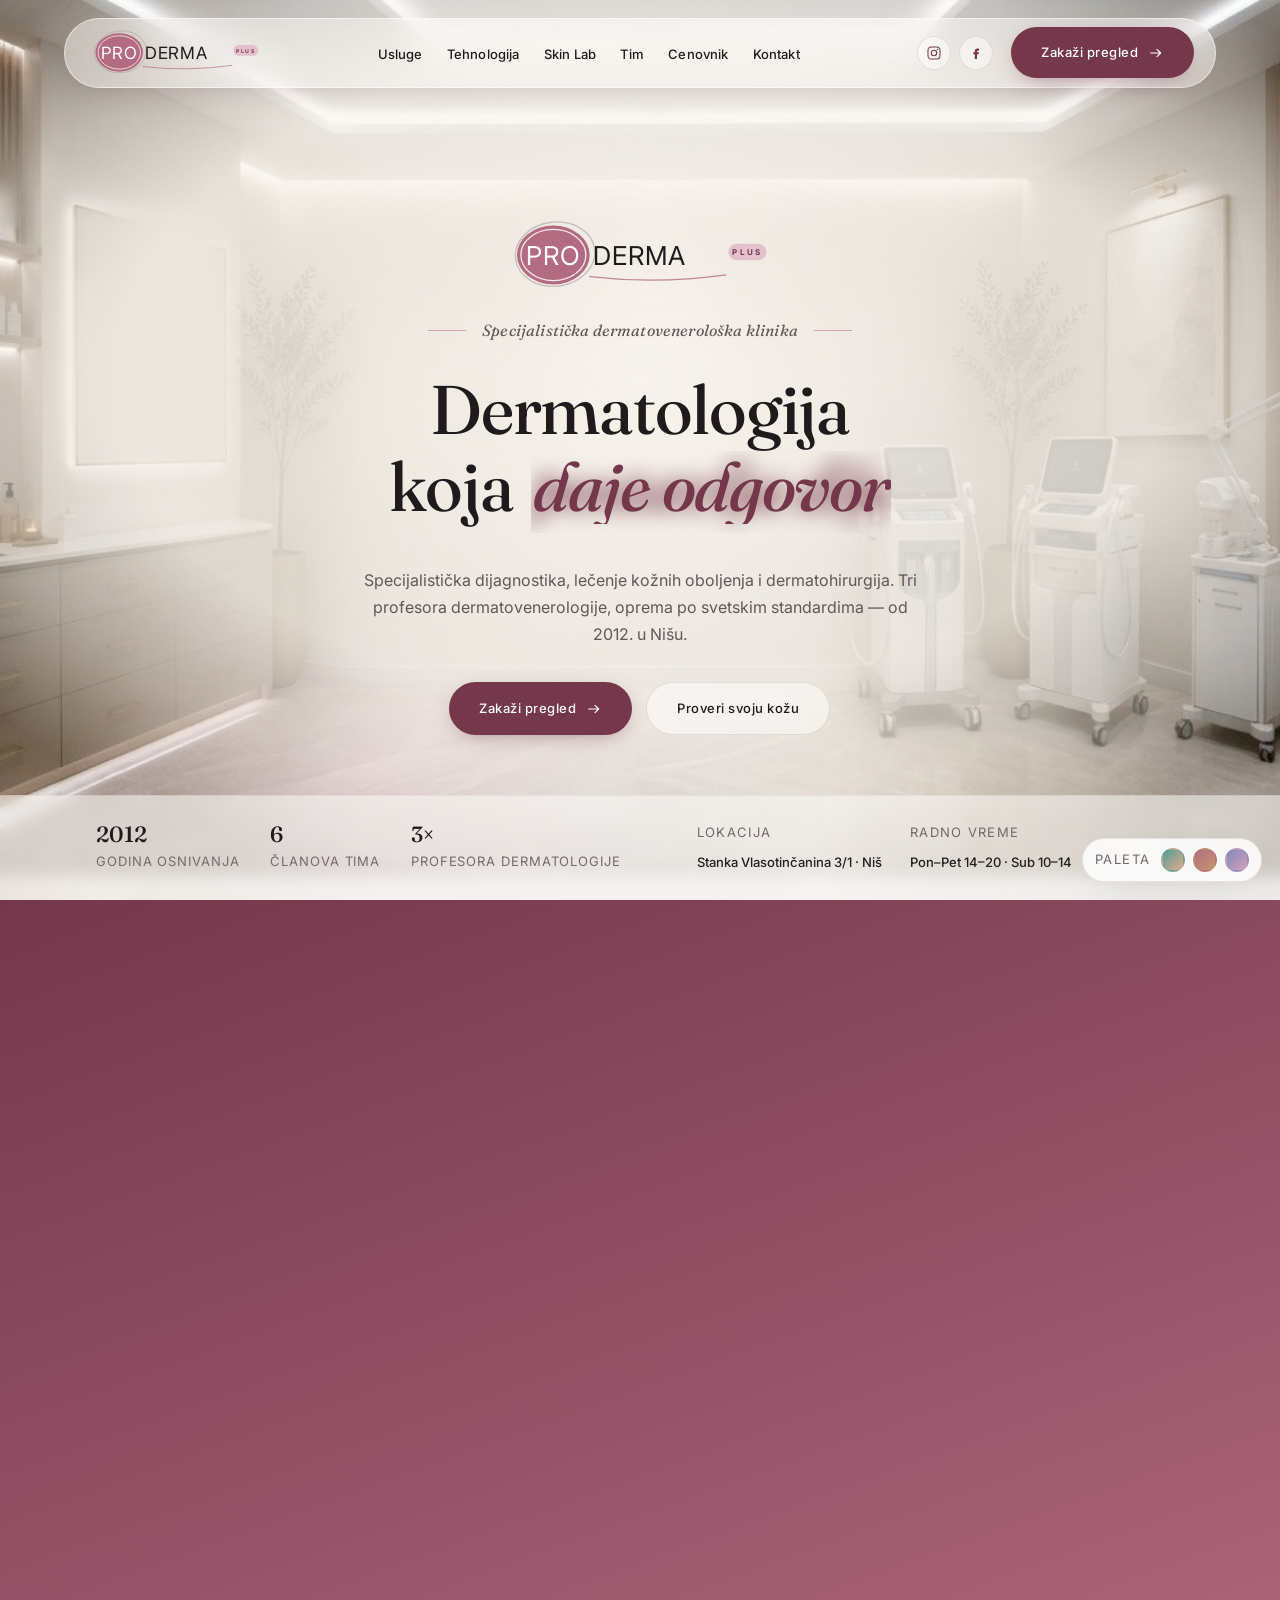
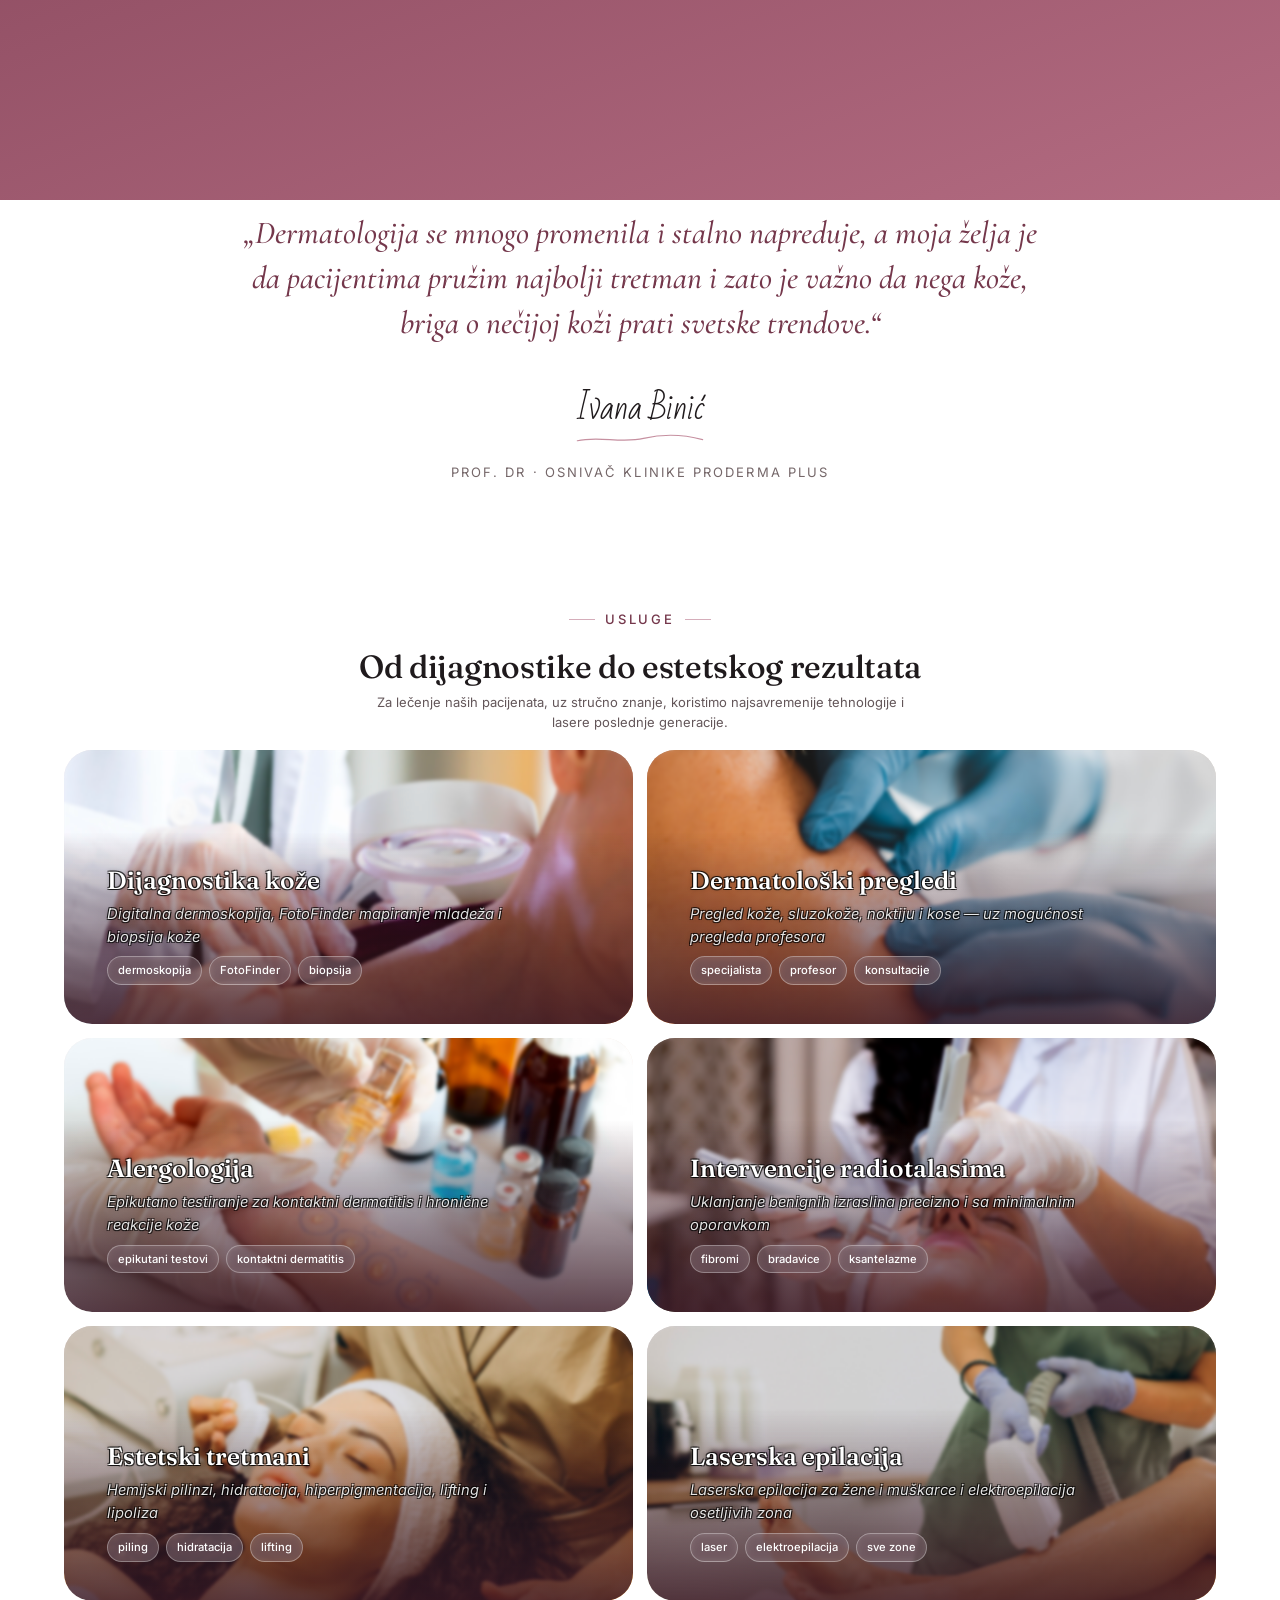
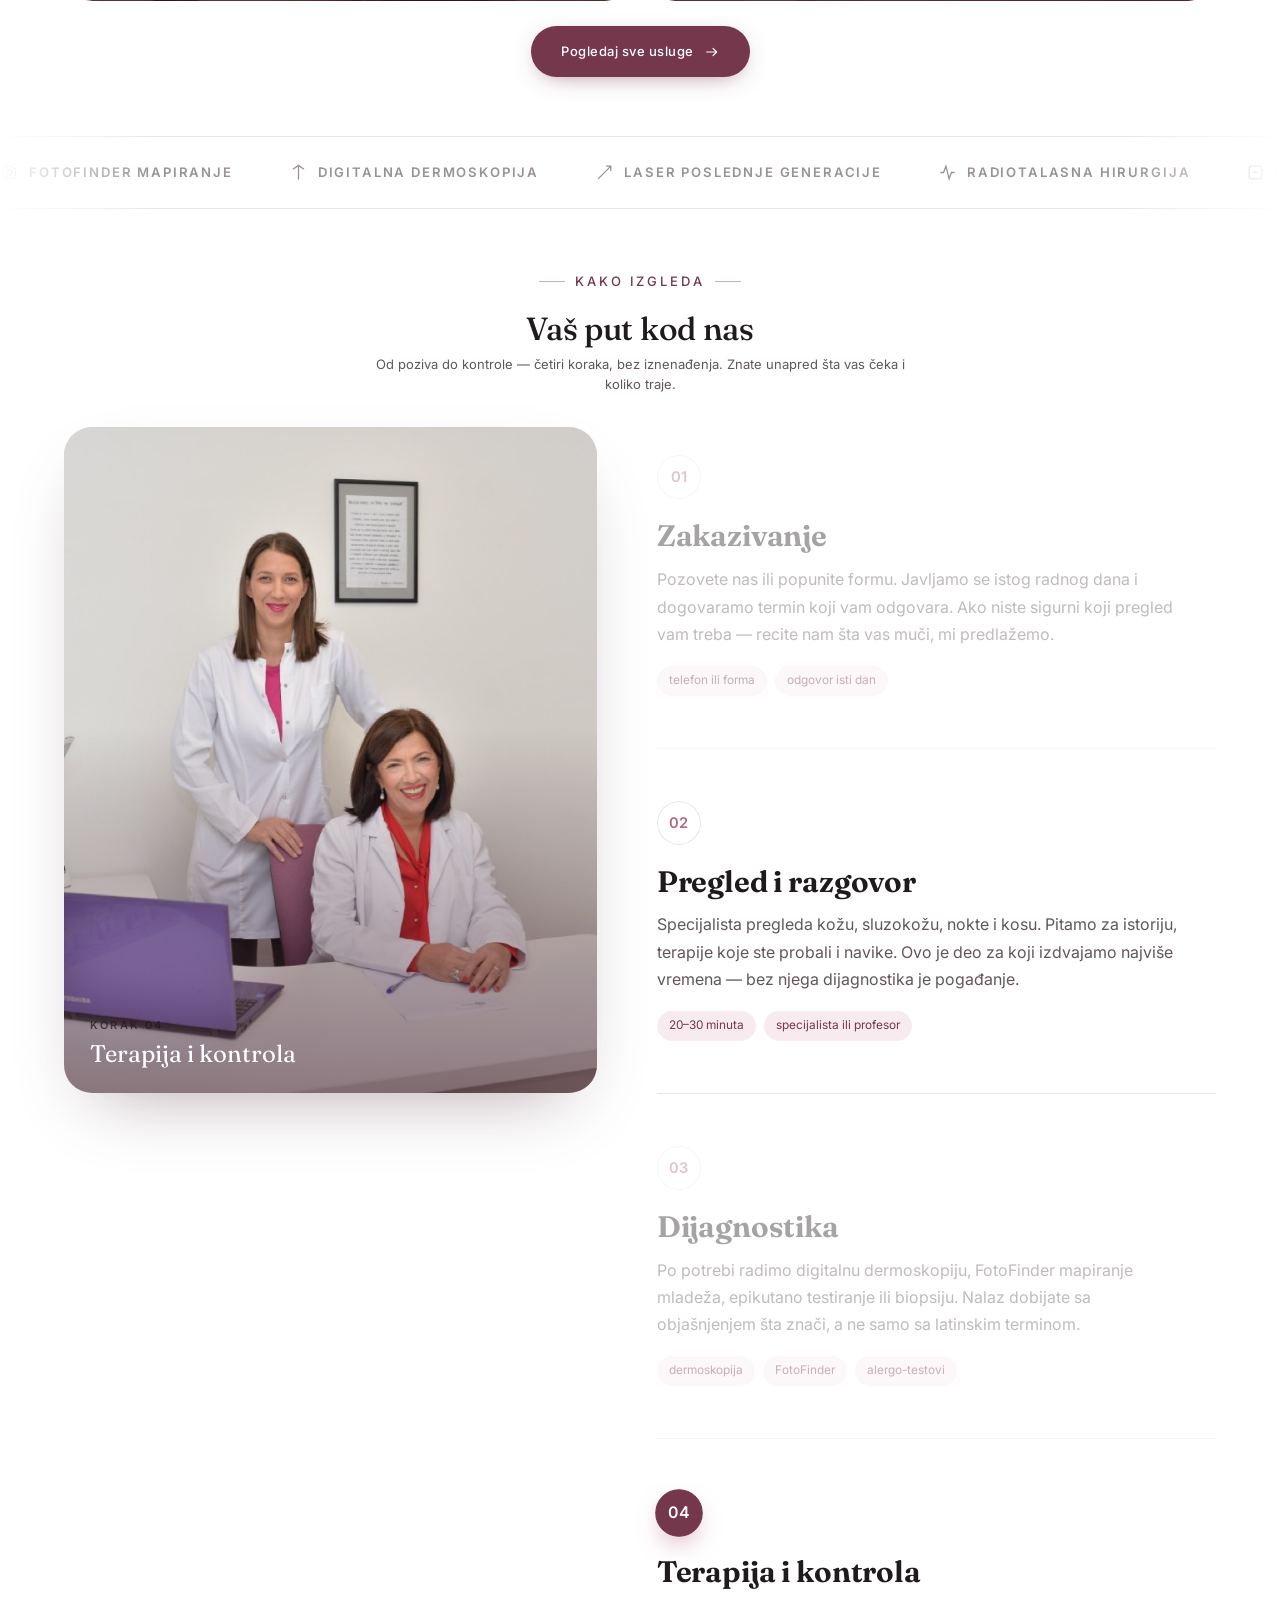
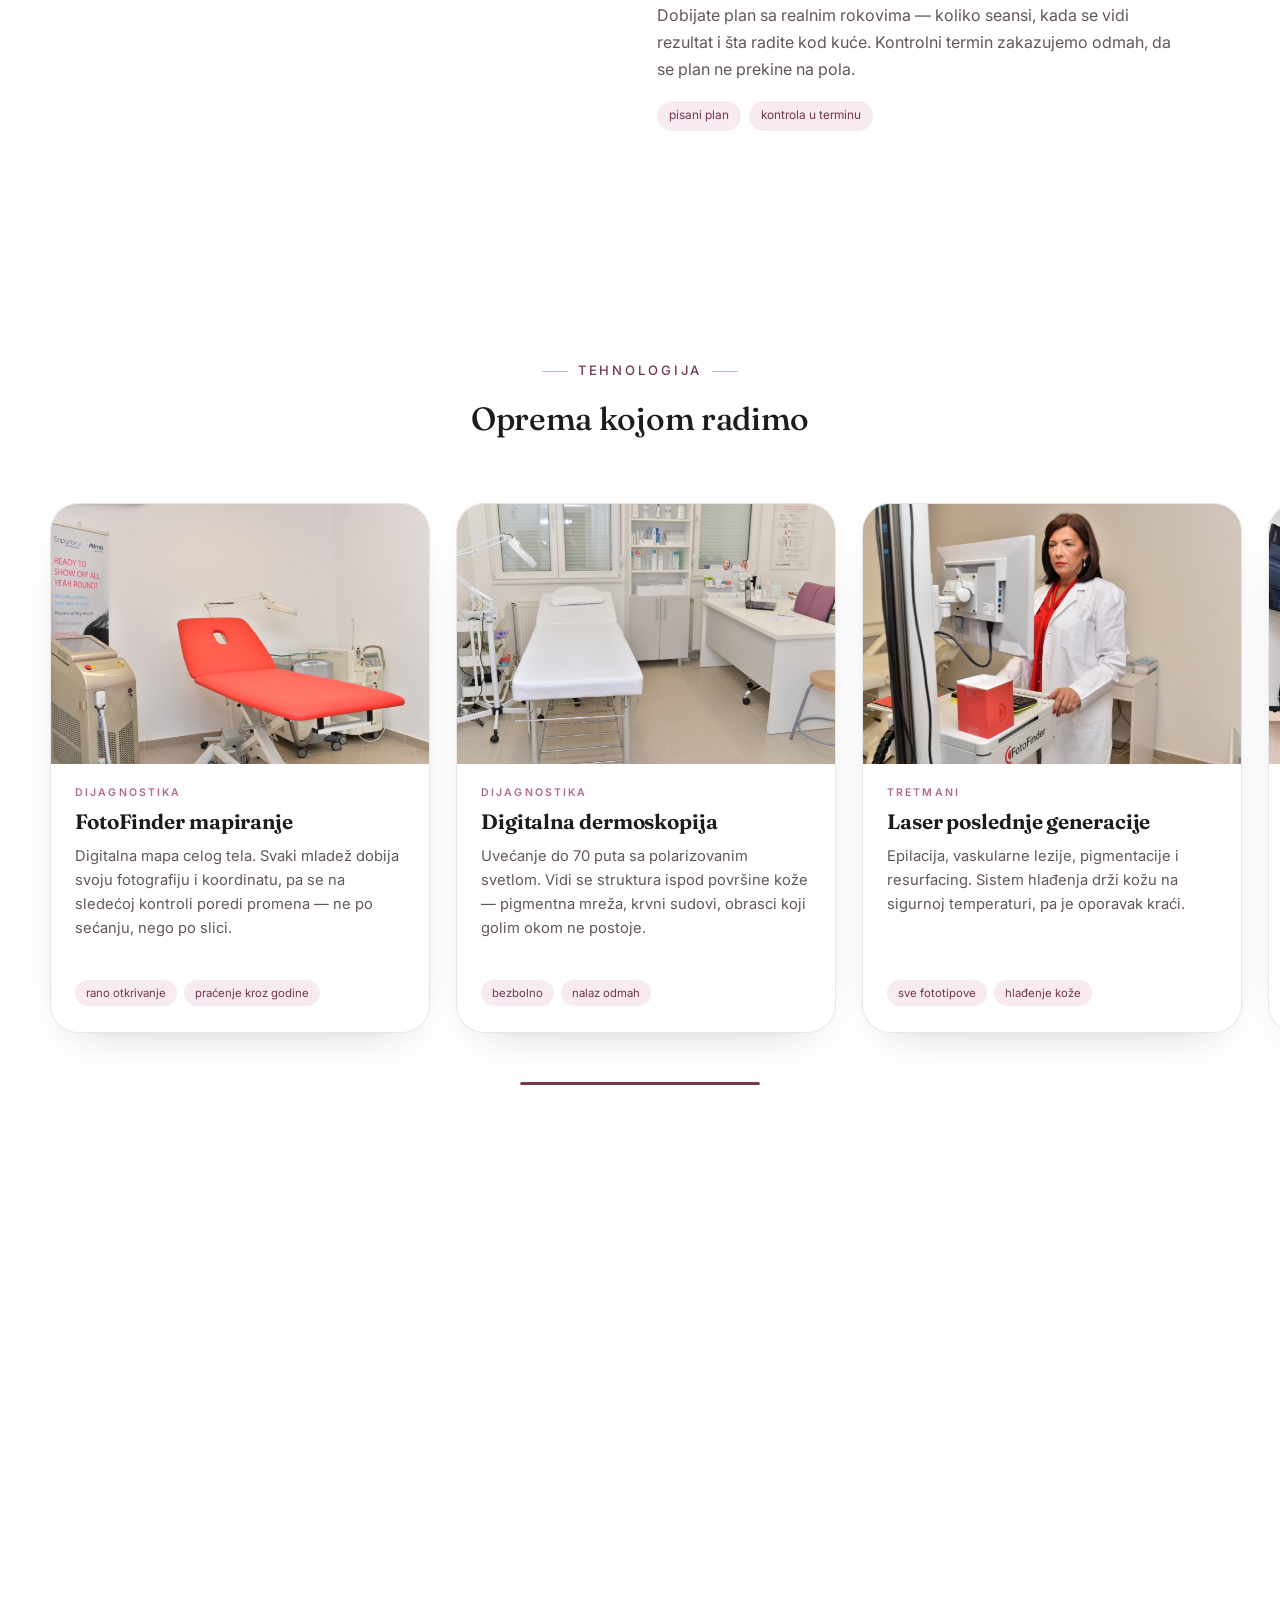
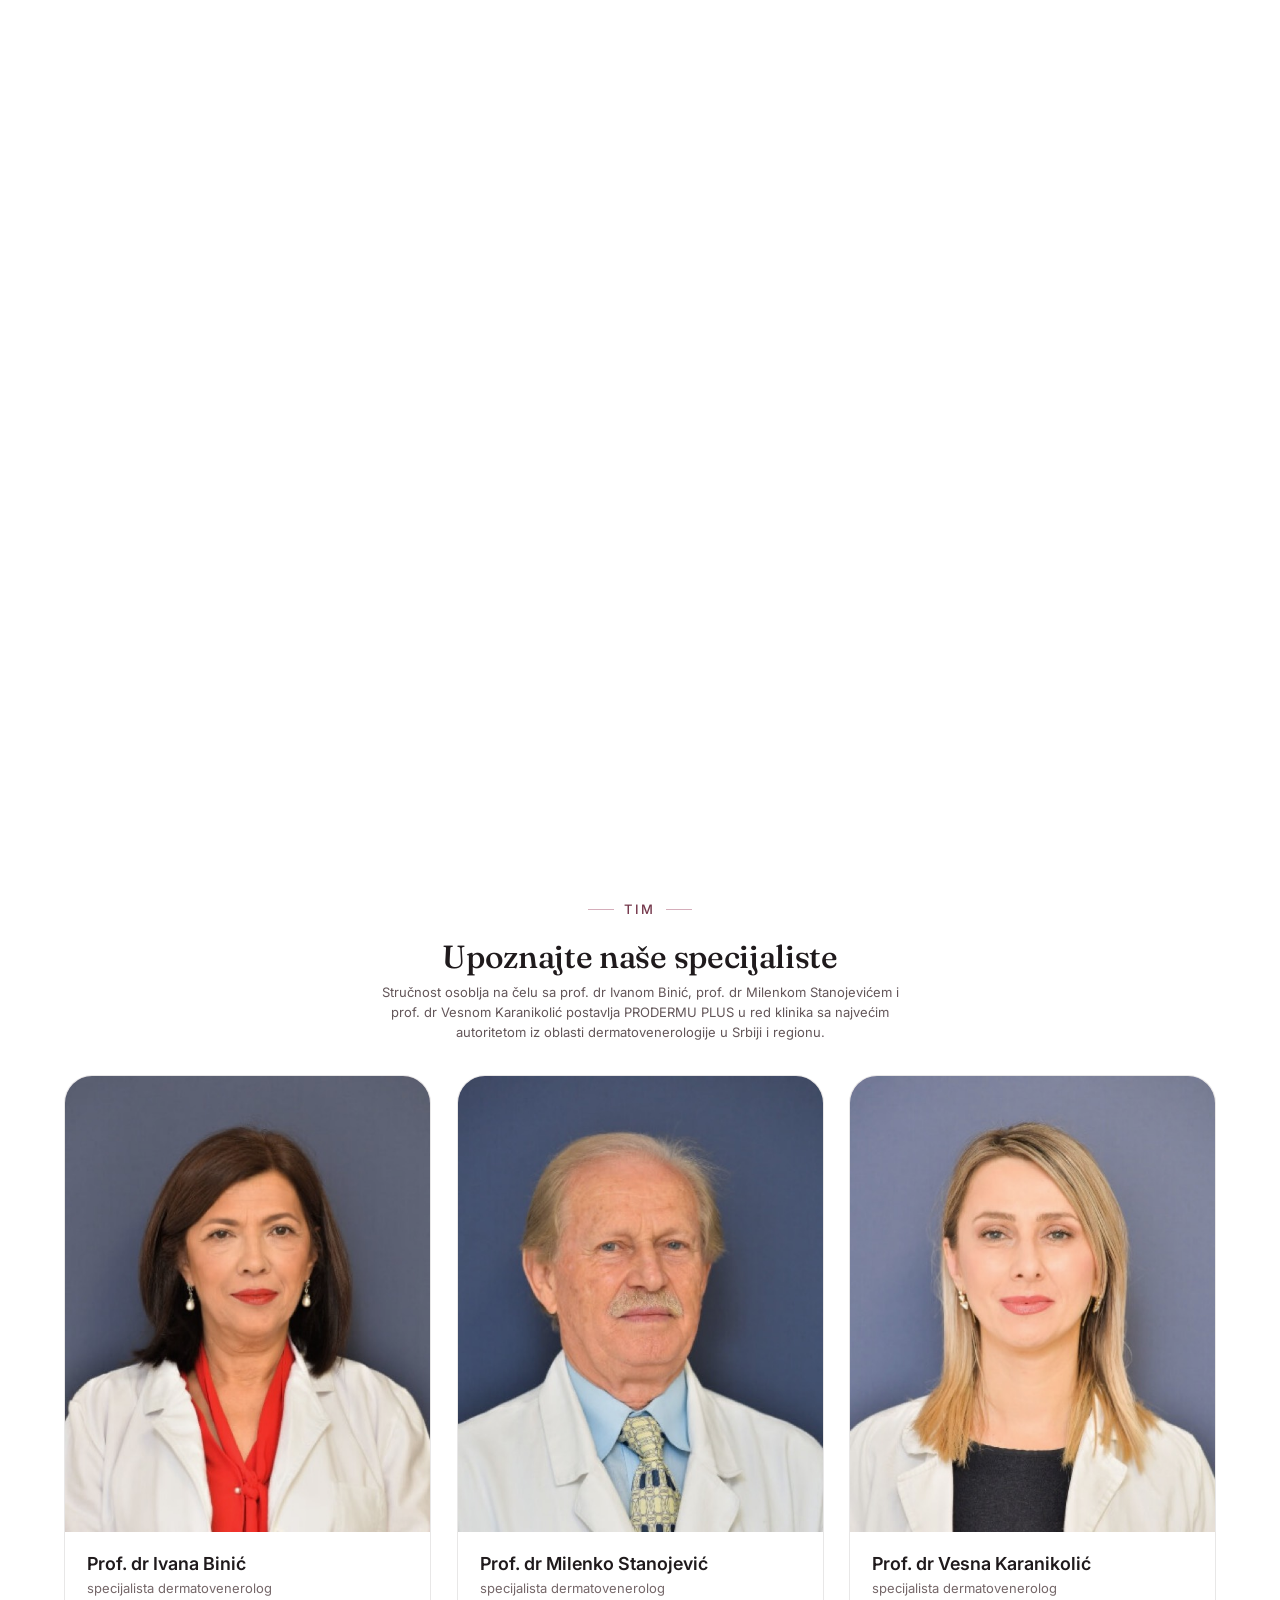
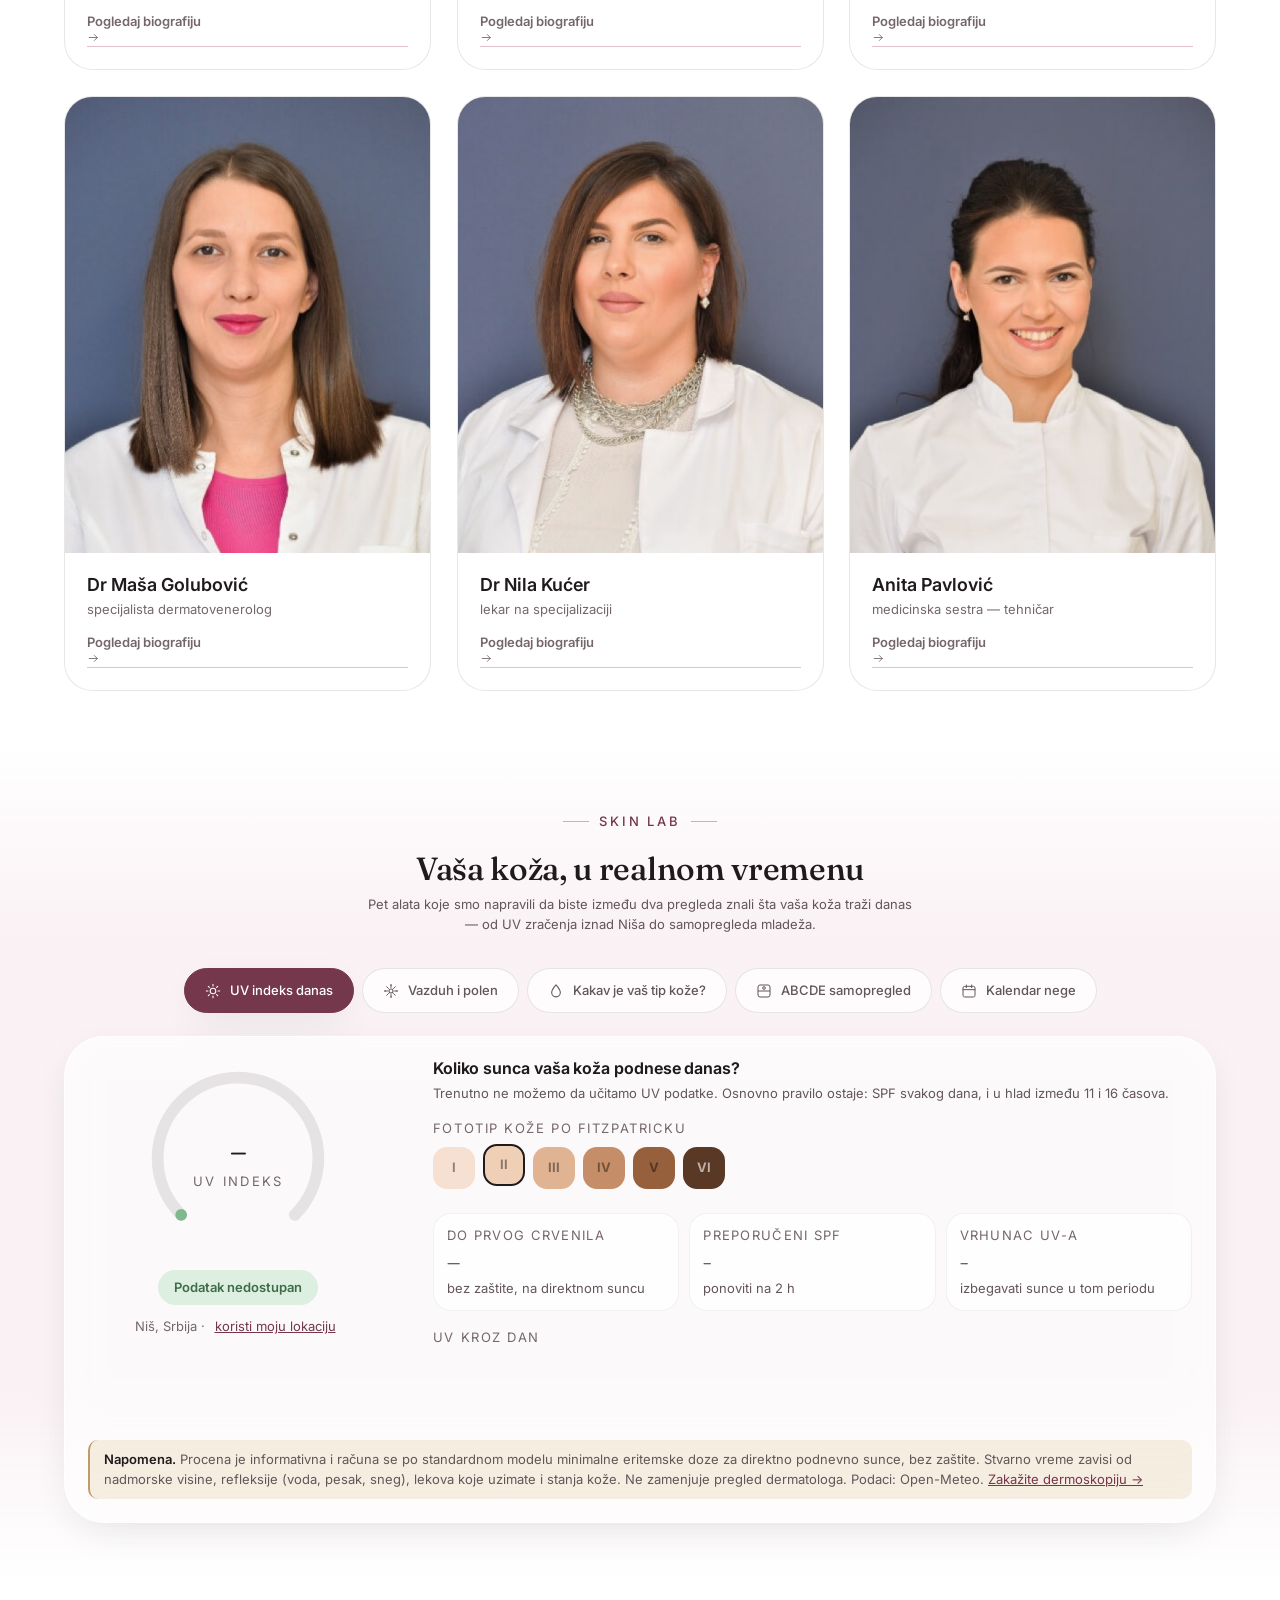
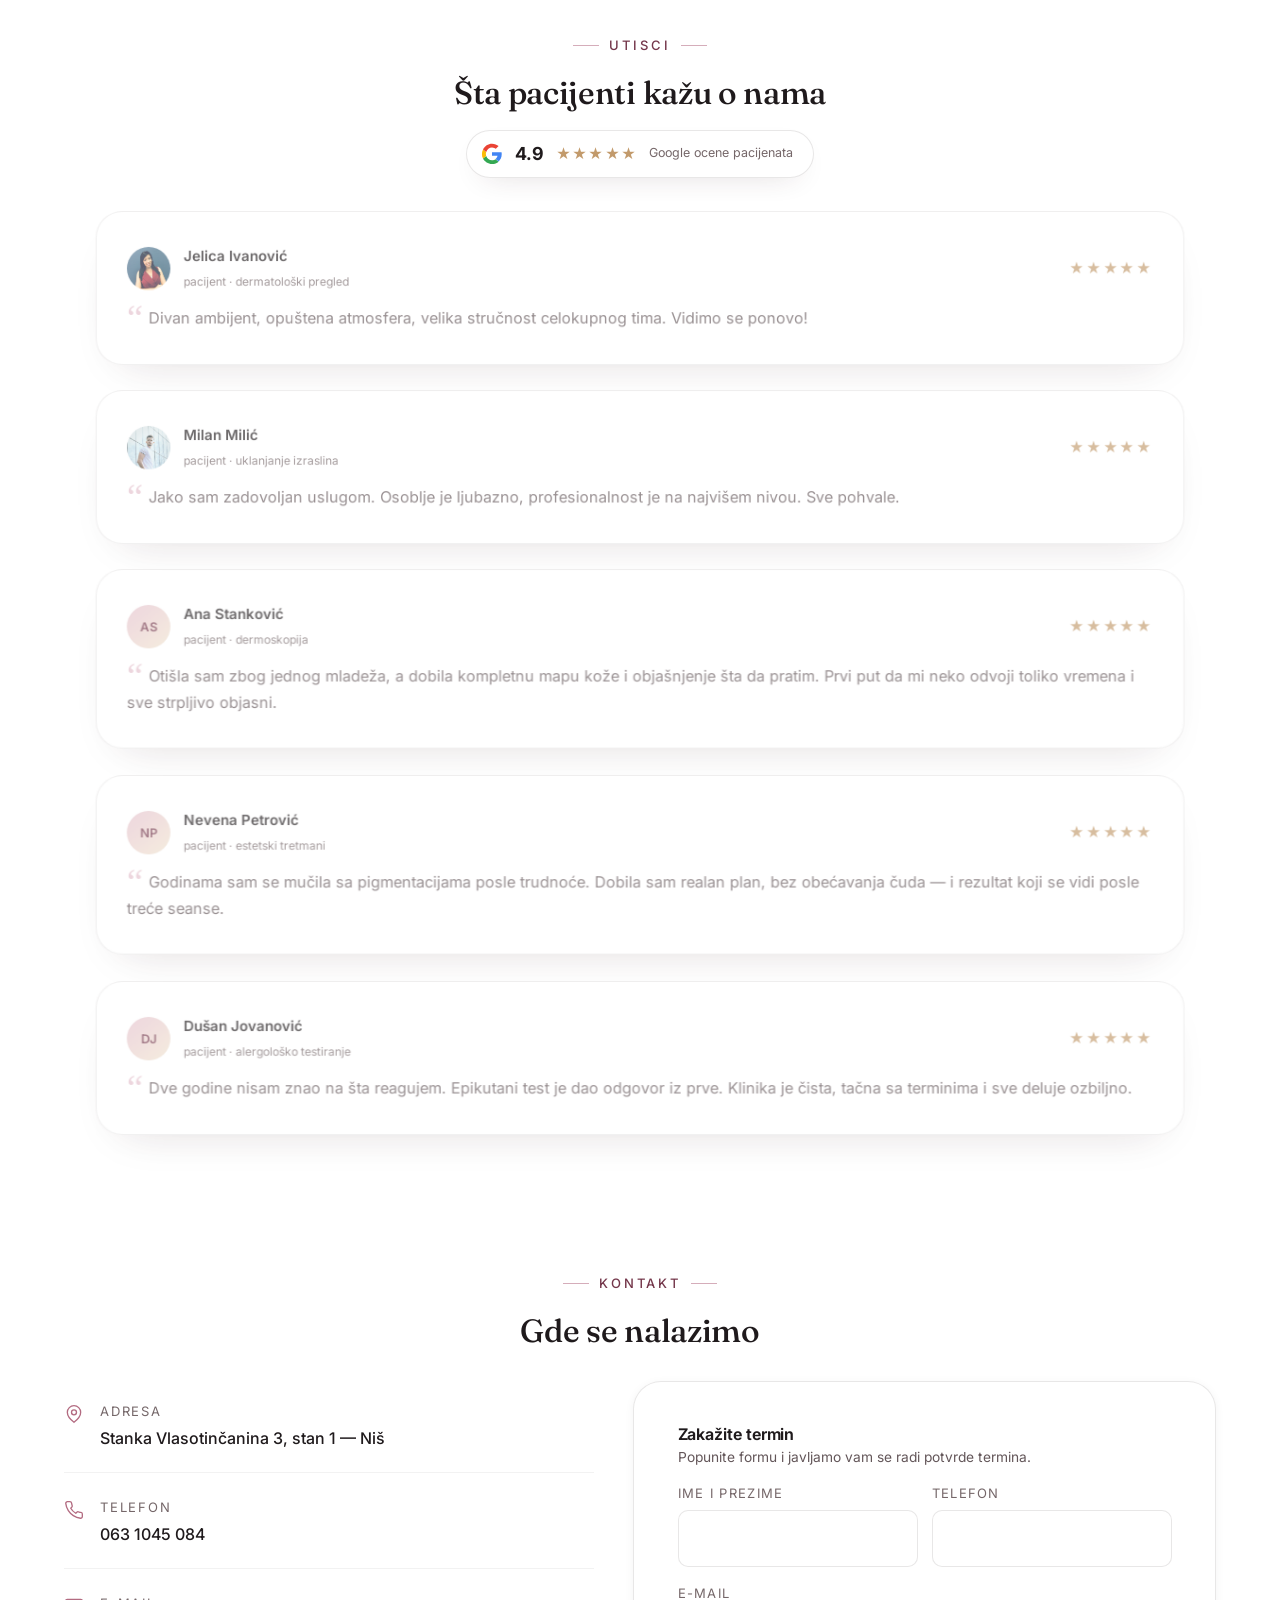
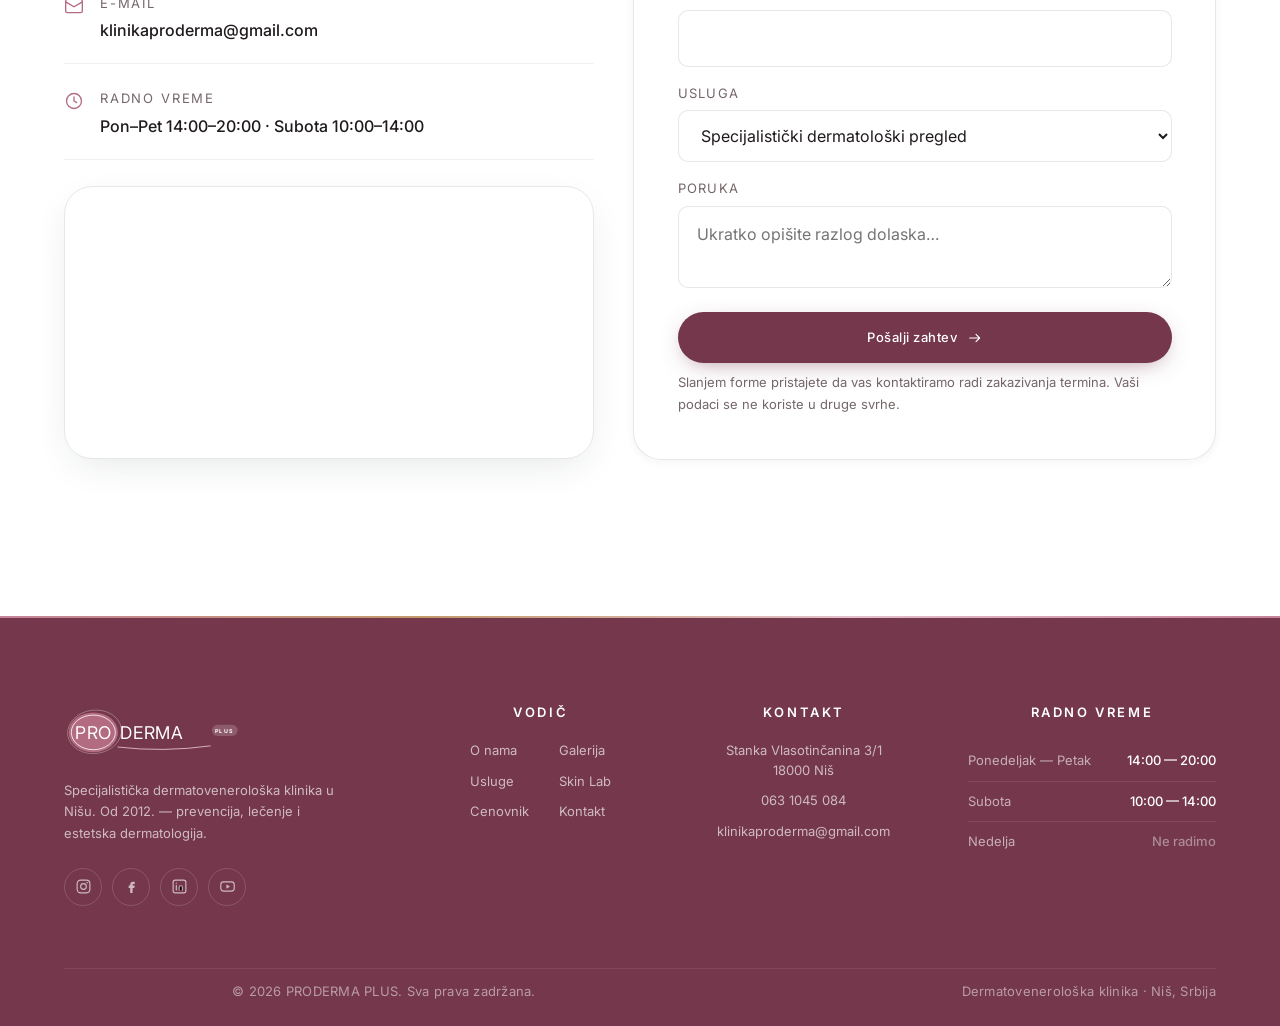
==== index.html @ 7f27bacd "PRODERMA PLUS — redizajn sajta klinike Statički sajt: HTML + CSS + vanilla JS, bez build koraka.  Os" ====
<!DOCTYPE html>
<html lang="sr">
<head>
<meta charset="utf-8">
<script>(function(){/* roze iz loga je sada zvanicna paleta */
try{var p=localStorage.getItem('pp-palette');}catch(e){}
document.documentElement.setAttribute('data-palette', p||'rose');})();</script>
<meta name="viewport" content="width=device-width, initial-scale=1">
<title>PRODERMA PLUS — Specijalistička dermatovenerološka klinika, Niš</title>
<meta name="description" content="PRODERMA PLUS Niš — od 2012. prevencija, lečenje kožnih oboljenja i estetska dermatologija. Digitalna dermoskopija, FotoFinder mapiranje, laserski i estetski tretmani. Tim na čelu sa prof. dr Ivanom Binić.">
<meta name="theme-color" content="#7E4A5C">

<meta property="og:type" content="website">
<meta property="og:locale" content="sr_RS">
<meta property="og:site_name" content="PRODERMA PLUS">
<meta property="og:title" content="PRODERMA PLUS — Specijalistička dermatovenerološka klinika, Niš">
<meta property="og:description" content="Nega kože sa potpisom. Dijagnostika, lečenje i estetska dermatologija u Nišu od 2012.">

<link rel="preconnect" href="https://fonts.googleapis.com">
<link rel="preconnect" href="https://fonts.gstatic.com" crossorigin>
<link href="https://fonts.googleapis.com/css2?family=Bad+Script&family=Cormorant+Garamond:ital,wght@0,400;0,500;0,600;1,400;1,500;1,600&family=Fraunces:ital,opsz,wght@0,9..144,380..620;1,9..144,380..560&family=Inter:wght@300;400;500;600;700&display=swap" rel="stylesheet">
<link rel="stylesheet" href="assets/css/style.css">
<link rel="stylesheet" href="assets/css/wow.css">
</head>
<body>

<!-- ============ PRELOADER ============ -->
<div class="preloader" id="preloader">
  <div style="display:grid;place-items:center">
    <svg class="pl-mark" viewBox="0 0 300 92" fill="none" xmlns="http://www.w3.org/2000/svg" aria-hidden="true">
      <use href="#logoFull"></use>
    </svg>
    <div class="pl-bar"><i></i></div>
  </div>
</div>

<!-- ============ POZADINSKI SLOJEVI ============ -->
<div class="scroll-bar" id="scrollBar" aria-hidden="true"></div>
<div class="grain" aria-hidden="true"></div>
<!-- ============ BIRAČ PALETE BOJA ============ -->
<div class="pal-switch" id="palSwitch">
  <span class="ps-l">Paleta</span>
  <button type="button" data-p="aqua" aria-label="Tirkiz paleta"></button>
  <button type="button" data-p="rose" aria-label="Roze paleta"></button>
  <button type="button" data-p="lilac" aria-label="Lila paleta"></button>
</div>
<!-- ============ SVG SPRITE: LOGO + IKONE ============ -->
<svg width="0" height="0" style="position:absolute" aria-hidden="true">
<defs>

  <!-- ===== PRODERMA PLUS — logo =====
       Rekonstrukcija originalnog znaka: dvostruki prsten (spoljni tanki
       sivi + puna roze elipsa sa belim unutrašnjim prstenom), "PRO" belo
       unutar znaka, "DERMA" u crnoj nastavlja wordmark, tanki potez
       ispod. Dodat PLUS badge. -->
  <g id="logoFull">
    <ellipse cx="52" cy="44" rx="46" ry="37" fill="none" stroke="#9B9498" stroke-width="1.6"
             opacity=".5" transform="rotate(-7 52 44)"/>
    <ellipse cx="50" cy="45" rx="42" ry="34" fill="var(--brand)"/>
    <ellipse cx="50" cy="45" rx="37.5" ry="29.5" fill="none" stroke="#fff" stroke-width="1.5" opacity=".85"/>
    <text x="50" y="56" text-anchor="middle" font-family="Inter, Helvetica, sans-serif"
          font-size="30" font-weight="400" letter-spacing="1" fill="#fff">PRO</text>
    <text x="96" y="56" font-family="Inter, Helvetica, sans-serif" font-size="30"
          font-weight="400" letter-spacing="1" fill="var(--ink)">DERMA</text>
    <path d="M92 70 Q170 79 249 68" fill="none" stroke="var(--brand)" stroke-width="1.5"
          stroke-linecap="round" opacity=".8"/>
    <g transform="translate(252,32)">
      <rect x="0" y="0" width="44" height="19" rx="9.5" fill="var(--brand-soft)"/>
      <text x="22" y="13.4" text-anchor="middle" font-family="Inter, sans-serif" font-size="9.2"
            font-weight="700" letter-spacing="2.6" fill="var(--brand-deep)">PLUS</text>
    </g>
  </g>

  <!-- ===== varijanta za tamnu podlogu (futer) ===== -->
  <g id="logoLight">
    <ellipse cx="52" cy="44" rx="46" ry="37" fill="none" stroke="rgba(255,255,255,.3)"
             stroke-width="1.6" transform="rotate(-7 52 44)"/>
    <ellipse cx="50" cy="45" rx="42" ry="34" fill="var(--brand)"/>
    <ellipse cx="50" cy="45" rx="37.5" ry="29.5" fill="none" stroke="rgba(255,255,255,.9)" stroke-width="1.5"/>
    <text x="50" y="56" text-anchor="middle" font-family="Inter, Helvetica, sans-serif"
          font-size="30" font-weight="400" letter-spacing="1" fill="#fff">PRO</text>
    <text x="96" y="56" font-family="Inter, Helvetica, sans-serif" font-size="30"
          font-weight="400" letter-spacing="1" fill="#fff">DERMA</text>
    <path d="M92 70 Q170 79 249 68" fill="none" stroke="var(--brand-soft)" stroke-width="1.5"
          stroke-linecap="round"/>
    <g transform="translate(252,32)">
      <rect x="0" y="0" width="44" height="19" rx="9.5" fill="rgba(255,255,255,.18)"/>
      <text x="22" y="13.4" text-anchor="middle" font-family="Inter, sans-serif" font-size="9.2"
            font-weight="700" letter-spacing="2.6" fill="#fff">PLUS</text>
    </g>
  </g>

  <!-- ===== ikone ===== -->
  <g id="iPhone"><path d="M22 16.9v3a2 2 0 0 1-2.2 2 19.8 19.8 0 0 1-8.6-3.1 19.5 19.5 0 0 1-6-6 19.8 19.8 0 0 1-3.1-8.7A2 2 0 0 1 4.1 2h3a2 2 0 0 1 2 1.7c.1 1 .4 1.9.7 2.8a2 2 0 0 1-.5 2.1L8.1 9.9a16 16 0 0 0 6 6l1.3-1.3a2 2 0 0 1 2.1-.4c.9.3 1.8.6 2.8.7a2 2 0 0 1 1.7 2z" fill="none" stroke="currentColor" stroke-width="1.6" stroke-linecap="round" stroke-linejoin="round"/></g>
  <g id="iMail"><rect x="2" y="4" width="20" height="16" rx="2" fill="none" stroke="currentColor" stroke-width="1.6"/><path d="m2 7 10 6 10-6" fill="none" stroke="currentColor" stroke-width="1.6" stroke-linecap="round"/></g>
  <g id="iPin"><path d="M20 10c0 6-8 12-8 12s-8-6-8-12a8 8 0 0 1 16 0z" fill="none" stroke="currentColor" stroke-width="1.6"/><circle cx="12" cy="10" r="3" fill="none" stroke="currentColor" stroke-width="1.6"/></g>
  <g id="iClock"><circle cx="12" cy="12" r="9" fill="none" stroke="currentColor" stroke-width="1.6"/><path d="M12 7v5l3.2 2" fill="none" stroke="currentColor" stroke-width="1.6" stroke-linecap="round"/></g>
  <g id="iCheck"><path d="m4 12.5 5 5L20 6.5" fill="none" stroke="currentColor" stroke-width="1.8" stroke-linecap="round" stroke-linejoin="round"/></g>
  <g id="iShield"><path d="M12 2.5 4 6v6c0 5 3.4 8.6 8 9.5 4.6-.9 8-4.5 8-9.5V6z" fill="none" stroke="currentColor" stroke-width="1.5"/><path d="m8.8 12 2.2 2.2 4.2-4.4" fill="none" stroke="currentColor" stroke-width="1.5" stroke-linecap="round"/></g>
  <g id="iScan"><rect x="3" y="3" width="18" height="18" rx="3" fill="none" stroke="currentColor" stroke-width="1.5"/><path d="M3 12h18" stroke="currentColor" stroke-width="1.5"/><circle cx="12" cy="7.5" r="2" fill="none" stroke="currentColor" stroke-width="1.5"/></g>
  <g id="iSun"><circle cx="12" cy="12" r="4.2" fill="none" stroke="currentColor" stroke-width="1.6"/><path d="M12 2v2.4M12 19.6V22M2 12h2.4M19.6 12H22M4.9 4.9l1.7 1.7M17.4 17.4l1.7 1.7M19.1 4.9l-1.7 1.7M6.6 17.4l-1.7 1.7" stroke="currentColor" stroke-width="1.6" stroke-linecap="round"/></g>
  <g id="iDrop"><path d="M12 2.7S5.5 9.8 5.5 14.3a6.5 6.5 0 0 0 13 0C18.5 9.8 12 2.7 12 2.7z" fill="none" stroke="currentColor" stroke-width="1.6" stroke-linejoin="round"/></g>
  <g id="iSpark"><path d="M12 2.5 14 9l6.5 2-6.5 2-2 6.5-2-6.5L3.5 11 10 9z" fill="none" stroke="currentColor" stroke-width="1.5" stroke-linejoin="round"/></g>
  <g id="iLaser"><path d="M12 2v7M12 15v7M4.9 6.4l4.3 3.1M14.8 14.5l4.3 3.1M19.1 6.4l-4.3 3.1M9.2 14.5l-4.3 3.1" stroke="currentColor" stroke-width="1.6" stroke-linecap="round"/><circle cx="12" cy="12" r="2.6" fill="none" stroke="currentColor" stroke-width="1.6"/></g>
  <g id="iCal"><rect x="3" y="5" width="18" height="16" rx="2.5" fill="none" stroke="currentColor" stroke-width="1.5"/><path d="M3 10h18M8 3v4M16 3v4" stroke="currentColor" stroke-width="1.5" stroke-linecap="round"/></g>
  <g id="iSearch"><circle cx="11" cy="11" r="7" fill="none" stroke="currentColor" stroke-width="1.6"/><path d="m16.5 16.5 4 4" stroke="currentColor" stroke-width="1.6" stroke-linecap="round"/></g>
  <g id="iQuote"><path d="M0 30V17.5C0 7.8 5.4 1.6 15.6 0l1.9 4.6c-5.3 1.5-8 4.4-8 8.6h6.1V30H0zm22.5 0V17.5C22.5 7.8 27.9 1.6 38.1 0L40 4.6c-5.3 1.5-8 4.4-8 8.6h6.1V30H22.5z" fill="currentColor"/></g>
  <g id="iArr"><path d="M4 12h15m-5.5-5.5L19 12l-5.5 5.5" fill="none" stroke="currentColor" stroke-width="1.6" stroke-linecap="round" stroke-linejoin="round"/></g>
  <g id="iWind"><path d="M3 8.5h10.5a3 3 0 1 0-3-3M3 12.5h15a3 3 0 1 1-3 3M3 16.5h8a2.5 2.5 0 1 1-2.5 2.5" fill="none" stroke="currentColor" stroke-width="1.6" stroke-linecap="round" stroke-linejoin="round"/></g>
  <g id="iPollen"><circle cx="12" cy="12" r="3" fill="none" stroke="currentColor" stroke-width="1.6"/><path d="M12 3v3.6M12 17.4V21M3 12h3.6M17.4 12H21M5.6 5.6l2.6 2.6M15.8 15.8l2.6 2.6M18.4 5.6l-2.6 2.6M8.2 15.8l-2.6 2.6" stroke="currentColor" stroke-width="1.5" stroke-linecap="round"/><circle cx="12" cy="3" r="1.2" fill="currentColor"/><circle cx="21" cy="12" r="1.2" fill="currentColor"/><circle cx="12" cy="21" r="1.2" fill="currentColor"/><circle cx="3" cy="12" r="1.2" fill="currentColor"/></g>
  <g id="iIG"><rect x="3" y="3" width="18" height="18" rx="5" fill="none" stroke="currentColor" stroke-width="1.6"/><circle cx="12" cy="12" r="4" fill="none" stroke="currentColor" stroke-width="1.6"/><circle cx="17.2" cy="6.8" r="1.1" fill="currentColor"/></g>
  <g id="iFB"><path d="M14 8.5h2.5V5.2H14c-2.2 0-3.8 1.7-3.8 3.9v1.6H8v3.3h2.2V21h3.3v-7h2.4l.6-3.3h-3V9.1c0-.4.2-.6.5-.6z" fill="currentColor"/></g>
  <g id="iIn"><rect x="3" y="3" width="18" height="18" rx="3" fill="none" stroke="currentColor" stroke-width="1.6"/><path d="M7.5 10.5V17M7.5 7.3v.1M11.5 17v-3.6c0-1.4 1-2.4 2.3-2.4s2.2 1 2.2 2.4V17" stroke="currentColor" stroke-width="1.6" stroke-linecap="round"/></g>
  <g id="iYT"><rect x="2.5" y="5.5" width="19" height="13" rx="4" fill="none" stroke="currentColor" stroke-width="1.6"/><path d="m10.5 9 5 3-5 3z" fill="currentColor"/></g>
</defs>
</svg>

<!-- ============ TOPBAR ============ -->
<div class="topbar">
  <div class="wrap">
    <span class="tb-claim">Specijalistička dermatovenerološka klinika — Niš · od 2012.</span>
    <div class="tb-socials">
      <a href="tel:0631045084">063 1045 084</a>
      <a href="https://www.instagram.com/klinikaproderma/" target="_blank" rel="noopener" aria-label="Instagram"><svg width="15" height="15" viewBox="0 0 24 24"><use href="#iIG"/></svg></a>
      <a href="https://www.facebook.com/klinikaprodermanis/" target="_blank" rel="noopener" aria-label="Facebook"><svg width="15" height="15" viewBox="0 0 24 24"><use href="#iFB"/></svg></a>
      <a href="https://www.linkedin.com/in/klinika-proderma-68b57219b/" target="_blank" rel="noopener" aria-label="LinkedIn"><svg width="15" height="15" viewBox="0 0 24 24"><use href="#iIn"/></svg></a>
    </div>
  </div>
</div>

<!-- ============ HEADER ============ -->
<header class="site-header" id="header">
  <div class="wrap">
    <nav class="nav">
      <a class="brand" href="/" aria-label="PRODERMA PLUS — početna">
        <svg viewBox="0 0 300 92" role="img"><title>PRODERMA PLUS</title><use href="#logoFull"/></svg>
      </a>

      <ul class="nav-links">
        <li><a href="#usluge">Usluge</a></li>
        <li><a href="#tehnologija">Tehnologija</a></li>
        <li><a href="#skin-lab">Skin Lab</a></li>
        <li><a href="#tim">Tim</a></li>
        <li><a href="cenovnik.html">Cenovnik</a></li>
        <li><a href="#kontakt">Kontakt</a></li>
      </ul>

      <div class="nav-cta">
        <span class="nav-social">
          <a href="https://www.instagram.com/klinikaproderma/" target="_blank" rel="noopener" aria-label="Instagram"><svg viewBox="0 0 24 24"><use href="#iIG"/></svg></a>
          <a href="https://www.facebook.com/klinikaproderma" target="_blank" rel="noopener" aria-label="Facebook"><svg viewBox="0 0 24 24"><use href="#iFB"/></svg></a>
        </span>
        <a class="btn" href="#kontakt" data-magnetic>Zaka&#382;i pregled <svg class="arr" width="16" height="16" viewBox="0 0 24 24"><use href="#iArr"/></svg></a>
        <button class="burger" id="burger" aria-label="Meni" aria-expanded="false"><span></span></button>
      </div>
    </nav>
  </div>
</header>

<div class="mobile-menu" id="mobileMenu">
  <a href="#o-nama">O nama</a>
  <a href="#usluge">Usluge</a>
  <a href="#tehnologija">Tehnologija</a>
  <a href="#skin-lab">Skin Lab</a>
  <a href="#tim">Tim</a>
  <a href="galerija.html">Galerija</a>
  <a href="cenovnik.html">Cenovnik</a>
  <a href="#kontakt">Kontakt</a>
  <div class="mm-foot">
    <p><strong>063 1045 084</strong><br>klinikaproderma@gmail.com<br>Stanka Vlasotinčanina 3/1, Niš</p>
    <a class="btn" href="tel:0631045084" style="margin-top:14px">Pozovite nas</a>
  </div>
</div>

<main>

<!-- ============ HERO ============ -->
<section class="hero" id="hero">

  <!-- POZADINA HEROJA -----------------------------------------------------
       Režim A (podrazumevani): jedna široka fotografija preko celog heroja.
         -> stavi sliku u assets/img/hero-full.jpg  (vidi FOTO-SPECIFIKACIJA.md)
       Režim B (rezerva): dve fotografije koje cure preko leve i desne ivice.
         -> aktivira se sam ako hero-full.jpg ne postoji
       Ako nema nijedne, ostaje mekani preliv iz CSS-a — nikad prazan hero. -->
  <div class="hero-photo" aria-hidden="true">
    <img data-fallback src="assets/img/hero-full.jpg" alt="">
  </div>

  <div class="hero-bleed hero-bleed--l" aria-hidden="true">
    <img data-fallback src="assets/img/hero-levo.jpg"
         data-remote="https://proderma.rs/wp-content/uploads/2022/07/proderma-ord01-res.jpg" alt="">
  </div>
  <div class="hero-bleed hero-bleed--r" aria-hidden="true">
    <img data-fallback src="assets/img/hero-desno.jpg"
         data-remote="https://proderma.rs/wp-content/uploads/2022/07/VAK_6209.jpg" alt="">
  </div>

  <div class="wrap hero-inner">
    <svg class="hero-logo" viewBox="0 0 300 92" role="img" aria-label="PRODERMA PLUS"><use href="#logoFull"/></svg>

    <span class="hero-eyebrow">Specijalisti&#269;ka dermatovenerolo&#353;ka klinika</span>

    <h1 class="hero-h1">
      <span class="ln"><span data-letters>Dermatologija</span></span>
      <span class="ln">
        <span data-letters>koja</span>
        <span class="rot" id="heroRot" aria-live="off">
          <em class="rot-w on">postavlja dijagnozu</em>
          <em class="rot-w">le&#269;i uzrok</em>
          <em class="rot-w">prati promene</em>
          <em class="rot-w">daje odgovor</em>
        </span>
      </span>
    </h1>

    <p class="hero-sub">
      Specijalisti&#269;ka dijagnostika, le&#269;enje ko&#382;nih oboljenja i dermatohirurgija.
      Tri profesora dermatovenerologije, oprema po svetskim standardima &mdash; od 2012. u Ni&#353;u.
    </p>

    <div class="hero-actions">
      <a class="btn" href="#kontakt" data-magnetic>Zaka&#382;i pregled <svg class="arr" width="16" height="16" viewBox="0 0 24 24"><use href="#iArr"/></svg></a>
      <a class="btn btn--ghost" href="#skin-lab">Proveri svoju ko&#382;u</a>
    </div>
  </div>

  <!-- donja traka: brojke + praktični podaci -->
  <div class="hero-strip">
    <div class="wrap hero-strip-in">
      <div class="hs-stats">
        <div class="hm"><b data-count="2012" data-plain>2012</b><span>Godina osnivanja</span></div>
        <div class="hm"><b data-count="6">0</b><span>Članova tima</span></div>
        <div class="hm"><b data-count="3" data-suffix="×">0</b><span>Profesora dermatologije</span></div>
      </div>
      <div class="hs-info">
        <div><span>Lokacija</span><b>Stanka Vlasotinčanina 3/1 &middot; Niš</b></div>
        <div><span>Radno vreme</span><b>Pon&ndash;Pet 14&ndash;20 &middot; Sub 10&ndash;14</b></div>
      </div>
    </div>
  </div>
</section>

<!-- ============ O NAMA ============ -->
<section class="section" id="o-nama">
  <div class="wrap sec-head sec-head--bare" data-reveal>
    <span class="eyebrow eyebrow--center">O nama</span>
  </div>
  <div class="wrap grid about-grid">
    <div class="about-media" data-reveal>
      <img data-fallback src="assets/img/ivana-binic.jpg"
           data-remote="https://proderma.rs/wp-content/uploads/2022/07/ivana-binic-6186.jpg"
           alt="Prof. dr Ivana Binić — klinika PRODERMA PLUS Niš" loading="lazy">
    </div>

    <div class="about-copy" data-reveal>
      <h2>Dobrodošli u <em style="font-style:italic;color:var(--brand-deep)">Prodermu Plus</em></h2>
      <p class="lead" style="margin-top:18px">
        Dermatovenerološka klinika PRODERMA PLUS od 2012. godine pruža savete dermatologa i bavi se
        prevencijom, lečenjem kožnih oboljenja i rešavanjem estetskih problema vaše kože.
      </p>
      <p>
        O kvalitetu naših usluga najbolje govori veliki broj pacijenata koji su nam već ukazali svoje poverenje.
        Raspolažemo savremenom opremom koja ispunjava najnovije svetske standarde i pružamo usluge koje prate
        svetske trendove u dijagnostici i rešavanju kožnih problema — dermatološkim intervencijama, estetskim
        i laserskim tretmanima.
      </p>

      <div class="about-tabs" role="tablist">
        <button class="on" data-atab="0" role="tab">Usluge</button>
        <button data-atab="1" role="tab">Pregledi i saveti</button>
        <button data-atab="2" role="tab">Ordinacija</button>
      </div>

      <div class="about-panel on" data-apanel="0">
        <p>Kompletan spisak naših usluga nalazi se u okviru cenovnika. Ovo su samo neke od usluga koje nudimo:</p>
        <p><strong>digitalna dermoskopija, FotoFinder mapiranje, alergološko epikutano testiranje, biopsija kože,
        uklanjanje benignih izraslina radiotalasima, hemijski piling, tretman hidratacije, tretman hiperpigmentacije,
        elektroepilacija, lipoliza, lifting, laserska epilacija žena i muškaraca…</strong></p>
      </div>
      <div class="about-panel" data-apanel="1">
        <p>Prilikom specijalističkih dermatoveneroloških pregleda možete dobiti sve informacije o promenama na koži,
        njihovom lečenju, neophodnim intervencijama i estetskim i laserskim tretmanima.</p>
        <p>U našoj klinici možete zahtevati i <strong>pregled profesora</strong>. Dobrodošli u vašu
        <strong>PRODERMU PLUS</strong> — kliniku sa potpisom.</p>
      </div>
      <div class="about-panel" data-apanel="2">
        <p>Klinika se nalazi u Nišu, ul. Stanka Vlasotinčanina 3/1 — na idealnom mestu u gradu, izolovana od gradske
        gužve i buke, saobraćajno lako pristupna i nadomak centralnog gradskog jezgra.</p>
        <div class="hrs">
          <div class="hrs-t">Radno vreme</div>
          <div class="hrs-r" data-day="pon-pet"><span>Ponedeljak &ndash; petak</span><b>14:00 &ndash; 20:00</b></div>
          <div class="hrs-r" data-day="sub"><span>Subota</span><b>10:00 &ndash; 14:00</b></div>
          <div class="hrs-r hrs-r--off" data-day="ned"><span>Nedelja</span><b>ne radimo</b></div>
          <p class="hrs-now" id="hrsNow" hidden><i></i><span></span></p>
        </div>
      </div>

      <div style="display:flex;gap:12px;flex-wrap:wrap;margin-top:26px">
        <a class="btn" href="#usluge" data-magnetic>Pogledaj usluge <svg class="arr" width="16" height="16" viewBox="0 0 24 24"><use href="#iArr"/></svg></a>
        <a class="btn btn--ghost" href="cenovnik.html">Cenovnik</a>
      </div>
    </div>
  </div>
</section>

<!-- ============ CITAT ============ -->
<section class="section quote-sec">
  <div class="wrap">
    <figure class="hw" id="hwQuote">
      <blockquote class="hw-q">
        <span class="hw-l">&bdquo;Dermatologija se mnogo promenila i stalno napreduje, a moja želja je</span>
        <span class="hw-l">da pacijentima pružim najbolji tretman i zato je važno da nega kože,</span>
        <span class="hw-l">briga o nečijoj koži prati svetske trendove.&ldquo;</span>
      </blockquote>
      <figcaption class="hw-cap">
        <span class="hw-sig">
          Ivana Binić
          <svg class="hw-underline" viewBox="0 0 220 20" fill="none" aria-hidden="true">
            <path d="M4 13 C 40 4, 78 18, 116 9 S 186 3, 216 11"
                  stroke="currentColor" stroke-width="2" stroke-linecap="round"/>
          </svg>
        </span>
        <span class="hw-role">prof. dr &middot; osnivač klinike PRODERMA PLUS</span>
      </figcaption>
    </figure>
  </div>
</section>

<!-- ============ USLUGE ============ -->
<section class="section" id="usluge">
  <div class="wrap">
    <div class="sec-head" data-reveal>
      <span class="eyebrow eyebrow--center">Usluge</span>
      <h2>Od dijagnostike do estetskog rezultata</h2>
      <p class="lead">Za lečenje naših pacijenata, uz stručno znanje, koristimo najsavremenije
      tehnologije i lasere poslednje generacije.</p>
    </div>

    <ul class="svc-list" data-reveal-group>
      <li class="svc-row" tabindex="0" role="button" data-price-group="dijagnostika">
        <div class="sr-media">
          <img class="sr-img" data-fallback src="uslugeSlike/dijagnostika.png" alt="Dijagnostika kože">
        </div>
        <div class="sr-panel">
          <span class="sr-cta"><span>Pogledaj cenu</span><svg class="sr-arr" viewBox="0 0 24 24" aria-hidden="true"><use href="#iArr"/></svg></span>
          <div class="sr-body">
            <span class="sr-t">Dijagnostika kože</span>
            <span class="sr-d">Digitalna dermoskopija, FotoFinder mapiranje mladeža i biopsija kože</span>
            <span class="sr-tags"><span class="tag">dermoskopija</span><span class="tag">FotoFinder</span><span class="tag">biopsija</span></span>
          </div>
        </div>
      </li>
      <li class="svc-row" tabindex="0" role="button" data-price-group="pregledi">
        <div class="sr-media">
          <img class="sr-img" data-fallback src="uslugeSlike/dermatoloski-pregled.png" alt="Dermatološki pregledi">
        </div>
        <div class="sr-panel">
          <span class="sr-cta"><span>Pogledaj cenu</span><svg class="sr-arr" viewBox="0 0 24 24" aria-hidden="true"><use href="#iArr"/></svg></span>
          <div class="sr-body">
            <span class="sr-t">Dermatološki pregledi</span>
            <span class="sr-d">Pregled kože, sluzokože, noktiju i kose — uz mogućnost pregleda profesora</span>
            <span class="sr-tags"><span class="tag">specijalista</span><span class="tag">profesor</span><span class="tag">konsultacije</span></span>
          </div>
        </div>
      </li>
      <li class="svc-row" tabindex="0" role="button" data-price-group="dijagnostika">
        <div class="sr-media">
          <img class="sr-img" data-fallback src="uslugeSlike/alergo-test.png" alt="Alergologija">
        </div>
        <div class="sr-panel">
          <span class="sr-cta"><span>Pogledaj cenu</span><svg class="sr-arr" viewBox="0 0 24 24" aria-hidden="true"><use href="#iArr"/></svg></span>
          <div class="sr-body">
            <span class="sr-t">Alergologija</span>
            <span class="sr-d">Epikutano testiranje za kontaktni dermatitis i hronične reakcije kože</span>
            <span class="sr-tags"><span class="tag">epikutani testovi</span><span class="tag">kontaktni dermatitis</span></span>
          </div>
        </div>
      </li>
      <li class="svc-row" tabindex="0" role="button" data-price-group="intervencije">
        <div class="sr-media">
          <img class="sr-img" data-fallback src="uslugeSlike/radiotalasi.png" alt="Intervencije radiotalasima">
        </div>
        <div class="sr-panel">
          <span class="sr-cta"><span>Pogledaj cenu</span><svg class="sr-arr" viewBox="0 0 24 24" aria-hidden="true"><use href="#iArr"/></svg></span>
          <div class="sr-body">
            <span class="sr-t">Intervencije radiotalasima</span>
            <span class="sr-d">Uklanjanje benignih izraslina precizno i sa minimalnim oporavkom</span>
            <span class="sr-tags"><span class="tag">fibromi</span><span class="tag">bradavice</span><span class="tag">ksantelazme</span></span>
          </div>
        </div>
      </li>
      <li class="svc-row" tabindex="0" role="button" data-price-group="estetski">
        <div class="sr-media">
          <img class="sr-img" data-fallback src="uslugeSlike/estetski.png" alt="Estetski tretmani">
        </div>
        <div class="sr-panel">
          <span class="sr-cta"><span>Pogledaj cenu</span><svg class="sr-arr" viewBox="0 0 24 24" aria-hidden="true"><use href="#iArr"/></svg></span>
          <div class="sr-body">
            <span class="sr-t">Estetski tretmani</span>
            <span class="sr-d">Hemijski pilinzi, hidratacija, hiperpigmentacija, lifting i lipoliza</span>
            <span class="sr-tags"><span class="tag">piling</span><span class="tag">hidratacija</span><span class="tag">lifting</span></span>
          </div>
        </div>
      </li>
      <li class="svc-row" tabindex="0" role="button" data-price-group="epilacija">
        <div class="sr-media">
          <img class="sr-img" data-fallback src="uslugeSlike/laserski.png" alt="Laserska epilacija">
        </div>
        <div class="sr-panel">
          <span class="sr-cta"><span>Pogledaj cenu</span><svg class="sr-arr" viewBox="0 0 24 24" aria-hidden="true"><use href="#iArr"/></svg></span>
          <div class="sr-body">
            <span class="sr-t">Laserska epilacija</span>
            <span class="sr-d">Laserska epilacija za žene i muškarce i elektroepilacija osetljivih zona</span>
            <span class="sr-tags"><span class="tag">laser</span><span class="tag">elektroepilacija</span><span class="tag">sve zone</span></span>
          </div>
        </div>
      </li>
    </ul>

    <div class="svc-cta" data-reveal>
      <a class="btn" href="cenovnik.html" data-magnetic>Pogledaj sve usluge
        <svg class="arr" width="16" height="16" viewBox="0 0 24 24"><use href="#iArr"/></svg></a>
    </div>
  </div>
</section>


<!-- ============ TRAKA OPREME / TEHNOLOGIJE ============ -->
<div class="eq" data-velocity aria-label="Oprema i tehnologije koje koristimo">
  <div class="eq-track">
    <!-- niz se duplira u JS-u; ovde su oba prolaza radi CSS-only fallback-a -->
    <span class="eq-i"><svg viewBox="0 0 24 24"><circle cx="12" cy="12" r="8"/><circle cx="12" cy="12" r="3"/></svg>FotoFinder mapiranje</span>
    <span class="eq-i"><svg viewBox="0 0 24 24"><path d="M12 3v18M5 8l7-5 7 5"/></svg>Digitalna dermoskopija</span>
    <span class="eq-i"><svg viewBox="0 0 24 24"><path d="M4 20 20 4M14 4h6v6"/></svg>Laser poslednje generacije</span>
    <span class="eq-i"><svg viewBox="0 0 24 24"><path d="M3 12h4l3-8 4 16 3-8h4"/></svg>Radiotalasna hirurgija</span>
    <span class="eq-i"><svg viewBox="0 0 24 24"><rect x="4" y="4" width="16" height="16" rx="3"/><path d="M9 12h6"/></svg>Epikutano testiranje</span>
    <span class="eq-i"><svg viewBox="0 0 24 24"><path d="M12 21s-7-4.6-7-10a7 7 0 0 1 14 0c0 5.4-7 10-7 10z"/></svg>Medicinski pilinzi</span>

    <span class="eq-i" aria-hidden="true"><svg viewBox="0 0 24 24"><circle cx="12" cy="12" r="8"/><circle cx="12" cy="12" r="3"/></svg>FotoFinder mapiranje</span>
    <span class="eq-i" aria-hidden="true"><svg viewBox="0 0 24 24"><path d="M12 3v18M5 8l7-5 7 5"/></svg>Digitalna dermoskopija</span>
    <span class="eq-i" aria-hidden="true"><svg viewBox="0 0 24 24"><path d="M4 20 20 4M14 4h6v6"/></svg>Laser poslednje generacije</span>
    <span class="eq-i" aria-hidden="true"><svg viewBox="0 0 24 24"><path d="M3 12h4l3-8 4 16 3-8h4"/></svg>Radiotalasna hirurgija</span>
    <span class="eq-i" aria-hidden="true"><svg viewBox="0 0 24 24"><rect x="4" y="4" width="16" height="16" rx="3"/><path d="M9 12h6"/></svg>Epikutano testiranje</span>
    <span class="eq-i" aria-hidden="true"><svg viewBox="0 0 24 24"><path d="M12 21s-7-4.6-7-10a7 7 0 0 1 14 0c0 5.4-7 10-7 10z"/></svg>Medicinski pilinzi</span>
  </div>
</div>

<!-- ============ PUT PACIJENTA — sticky storytelling ============ -->
<section class="section jr" id="put">
  <div class="wrap">
    <div class="sec-head" data-reveal>
      <span class="eyebrow eyebrow--center">Kako izgleda</span>
      <h2>Vaš put kod nas</h2>
      <p class="lead">Od poziva do kontrole — četiri koraka, bez iznenađenja.
      Znate unapred šta vas čeka i koliko traje.</p>
    </div>

    <div class="jr-grid">
      <!-- levo: vizual koji se pinuje i menja uz korake -->
      <div class="jr-stage" aria-hidden="true">
        <img data-jr="1" class="on" src="assets/img/galerija-05.jpg" alt="">
        <img data-jr="2" src="assets/img/galerija-02.jpg" alt="">
        <img data-jr="3" src="assets/img/galerija-11.jpg" alt="">
        <img data-jr="4" src="assets/img/galerija-08.jpg" alt="">
        <div class="jr-badge">
          <b data-jr-num>Korak 01</b>
          <span data-jr-title>Zakazivanje</span>
        </div>
      </div>

      <!-- desno: koraci -->
      <div class="jr-steps">

        <article class="jr-step on" data-jr-step="1">
          <span class="jr-num">01</span>
          <h3>Zakazivanje</h3>
          <p>Pozovete nas ili popunite formu. Javljamo se istog radnog dana i dogovaramo termin
          koji vam odgovara. Ako niste sigurni koji pregled vam treba — recite nam šta vas muči,
          mi predlažemo.</p>
          <div class="jr-meta"><span>telefon ili forma</span><span>odgovor isti dan</span></div>
          <div class="jr-mob"><img loading="lazy" src="assets/img/galerija-05.jpg" alt="Recepcija klinike PRODERMA PLUS"></div>
        </article>

        <article class="jr-step" data-jr-step="2">
          <span class="jr-num">02</span>
          <h3>Pregled i razgovor</h3>
          <p>Specijalista pregleda kožu, sluzokožu, nokte i kosu. Pitamo za istoriju, terapije
          koje ste probali i navike. Ovo je deo za koji izdvajamo najviše vremena — bez njega
          dijagnostika je pogađanje.</p>
          <div class="jr-meta"><span>20–30 minuta</span><span>specijalista ili profesor</span></div>
          <div class="jr-mob"><img loading="lazy" src="assets/img/galerija-02.jpg" alt="Dermatološki pregled"></div>
        </article>

        <article class="jr-step" data-jr-step="3">
          <span class="jr-num">03</span>
          <h3>Dijagnostika</h3>
          <p>Po potrebi radimo digitalnu dermoskopiju, FotoFinder mapiranje mladeža, epikutano
          testiranje ili biopsiju. Nalaz dobijate sa objašnjenjem šta znači, a ne samo sa
          latinskim terminom.</p>
          <div class="jr-meta"><span>dermoskopija</span><span>FotoFinder</span><span>alergo-testovi</span></div>
          <div class="jr-mob"><img loading="lazy" src="assets/img/galerija-11.jpg" alt="Digitalna dermoskopija"></div>
        </article>

        <article class="jr-step" data-jr-step="4">
          <span class="jr-num">04</span>
          <h3>Terapija i kontrola</h3>
          <p>Dobijate plan sa realnim rokovima — koliko seansi, kada se vidi rezultat i šta
          radite kod kuće. Kontrolni termin zakazujemo odmah, da se plan ne prekine na pola.</p>
          <div class="jr-meta"><span>pisani plan</span><span>kontrola u terminu</span></div>
          <div class="jr-mob"><img loading="lazy" src="assets/img/galerija-08.jpg" alt="Kontrolni pregled"></div>
        </article>

      </div>
    </div>
  </div>
</section>

<!-- ============ TEHNOLOGIJA — horizontalni skrol ============ -->
<section class="tech" id="tehnologija" data-tech>
  <div class="tech-viewport">
    <div class="tech-head">
      <div class="wrap sec-head" style="text-align:center">
        <span class="eyebrow eyebrow--center">Tehnologija</span>
        <h2>Oprema kojom radimo</h2>
      </div>
    </div>

    <div class="tech-track">
      <article class="tech-card">
        <div class="tech-ph"><img loading="lazy" src="assets/img/galerija-11.jpg" alt="FotoFinder sistem za mapiranje mladeža"></div>
        <div class="tech-body">
          <span class="tech-k">Dijagnostika</span>
          <h3>FotoFinder mapiranje</h3>
          <p>Digitalna mapa celog tela. Svaki mladež dobija svoju fotografiju i koordinatu,
          pa se na sledećoj kontroli poredi promena — ne po sećanju, nego po slici.</p>
          <div class="tech-tags"><span>rano otkrivanje</span><span>praćenje kroz godine</span></div>
        </div>
      </article>

      <article class="tech-card">
        <div class="tech-ph"><img loading="lazy" src="assets/img/galerija-03.jpg" alt="Digitalni dermoskop"></div>
        <div class="tech-body">
          <span class="tech-k">Dijagnostika</span>
          <h3>Digitalna dermoskopija</h3>
          <p>Uvećanje do 70 puta sa polarizovanim svetlom. Vidi se struktura ispod površine
          kože — pigmentna mreža, krvni sudovi, obrasci koji golim okom ne postoje.</p>
          <div class="tech-tags"><span>bezbolno</span><span>nalaz odmah</span></div>
        </div>
      </article>

      <article class="tech-card">
        <div class="tech-ph"><img loading="lazy" src="assets/img/galerija-07.jpg" alt="Laser poslednje generacije"></div>
        <div class="tech-body">
          <span class="tech-k">Tretmani</span>
          <h3>Laser poslednje generacije</h3>
          <p>Epilacija, vaskularne lezije, pigmentacije i resurfacing. Sistem hlađenja
          drži kožu na sigurnoj temperaturi, pa je oporavak kraći.</p>
          <div class="tech-tags"><span>sve fototipove</span><span>hlađenje kože</span></div>
        </div>
      </article>

      <article class="tech-card">
        <div class="tech-ph"><img loading="lazy" src="assets/img/galerija-14.jpg" alt="Radiotalasni aparat"></div>
        <div class="tech-body">
          <span class="tech-k">Intervencije</span>
          <h3>Radiotalasna hirurgija</h3>
          <p>Uklanjanje fibroma, bradavica i ksantelazmi bez šavova. Radiotalas seče i
          zatvara u istom potezu, pa je krvarenje minimalno a ožiljak tanji nego kod skalpela.</p>
          <div class="tech-tags"><span>lokalna anestezija</span><span>bez šavova</span></div>
        </div>
      </article>

      <article class="tech-card">
        <div class="tech-ph"><img loading="lazy" src="assets/img/galerija-16.jpg" alt="Epikutano alergološko testiranje"></div>
        <div class="tech-body">
          <span class="tech-k">Alergologija</span>
          <h3>Epikutano testiranje</h3>
          <p>Standardna evropska serija kontaktnih alergena. Nosite test 48 sati,
          očitavamo dva puta — i konačno znate na šta vam koža reaguje.</p>
          <div class="tech-tags"><span>evropska serija</span><span>dva očitavanja</span></div>
        </div>
      </article>

      <article class="tech-card">
        <div class="tech-ph"><img loading="lazy" src="assets/img/galerija-09.jpg" alt="Medicinski hemijski pilinzi"></div>
        <div class="tech-body">
          <span class="tech-k">Estetika</span>
          <h3>Medicinski pilinzi</h3>
          <p>Koncentracije koje se ne kupuju u apoteci i ne rade u salonu. Protokol se
          pravi posle pregleda, prema fototipu i indikaciji.</p>
          <div class="tech-tags"><span>po fototipu</span><span>u seriji</span></div>
        </div>
      </article>
    </div>

    <div class="tech-progress" aria-hidden="true"><i></i></div>
  </div>
</section>

<!-- ============ TIM ============ -->
<section class="section" id="tim">
  <div class="wrap">
    <div class="sec-head" data-reveal>
      <span class="eyebrow eyebrow--center">Tim</span>
      <h2>Upoznajte naše specijaliste</h2>
      <p class="lead">Stručnost osoblja na čelu sa prof. dr Ivanom Binić, prof. dr Milenkom Stanojevićem i
      prof. dr Vesnom Karanikolić postavlja PRODERMU PLUS u red klinika sa najvećim autoritetom iz oblasti
      dermatovenerologije u Srbiji i regionu.</p>
    </div>

    <div class="grid team-grid" data-reveal-group>
      <figure class="tm">
        <div class="tm-ph">
          <img data-fallback loading="lazy" src="assets/img/tim-ivana-binic.jpg"
               data-remote="https://proderma.rs/wp-content/uploads/2022/07/Ivana-Binic-01.jpg"
               alt="Prof. dr Ivana Binić — specijalista dermatovenerolog, PRODERMA PLUS Niš">
          <span class="tm-init">IB</span>
        </div>
        <figcaption>
          <h3>Prof. dr Ivana Binić</h3>
          <span>specijalista dermatovenerolog</span>
          <div class="tm-bio"><div><p>Osnivač klinike i redovni profesor dermatovenerologije. Uža oblast: oboljenja kože, dermoskopija i rano otkrivanje melanoma. Autor radova u domaćim i međunarodnim časopisima.</p><div class="tm-cred"><span>osnivač klinike</span><span>dermoskopija</span><span>melanom</span></div></div></div>
          <span class="tm-more">Pogledaj biografiju <svg viewBox="0 0 24 24"><use href="#iArr"/></svg></span>
        </figcaption>
      </figure>
      <figure class="tm">
        <div class="tm-ph">
          <img data-fallback loading="lazy" src="assets/img/tim-milenko-stanojevic.jpg"
               data-remote="https://proderma.rs/wp-content/uploads/2022/07/milenko-01.jpg"
               alt="Prof. dr Milenko Stanojević — specijalista dermatovenerolog, PRODERMA PLUS Niš">
          <span class="tm-init">MS</span>
        </div>
        <figcaption>
          <h3>Prof. dr Milenko Stanojević</h3>
          <span>specijalista dermatovenerolog</span>
          <div class="tm-bio"><div><p>Profesor dermatovenerologije sa dugogodišnjim kliničkim iskustvom. Bavi se hroničnim dermatozama, psorijazom i alergijskim reakcijama kože.</p><div class="tm-cred"><span>hronične dermatoze</span><span>psorijaza</span><span>alergologija</span></div></div></div>
          <span class="tm-more">Pogledaj biografiju <svg viewBox="0 0 24 24"><use href="#iArr"/></svg></span>
        </figcaption>
      </figure>
      <figure class="tm">
        <div class="tm-ph">
          <img data-fallback loading="lazy" src="assets/img/tim-vesna-karanikolic.jpg"
               data-remote="https://proderma.rs/wp-content/uploads/2022/07/vesna-01.jpg"
               alt="Prof. dr Vesna Karanikolić — specijalista dermatovenerolog, PRODERMA PLUS Niš">
          <span class="tm-init">VK</span>
        </div>
        <figcaption>
          <h3>Prof. dr Vesna Karanikolić</h3>
          <span>specijalista dermatovenerolog</span>
          <div class="tm-bio"><div><p>Profesor dermatovenerologije. Fokus na dermatohirurgiji, uklanjanju promena na koži i estetskim procedurama sa medicinskom indikacijom.</p><div class="tm-cred"><span>dermatohirurgija</span><span>estetska dermatologija</span></div></div></div>
          <span class="tm-more">Pogledaj biografiju <svg viewBox="0 0 24 24"><use href="#iArr"/></svg></span>
        </figcaption>
      </figure>
      <figure class="tm">
        <div class="tm-ph">
          <img data-fallback loading="lazy" src="assets/img/tim-masa-golubovic.jpg"
               data-remote="https://proderma.rs/wp-content/uploads/2022/07/Masa-01.jpg"
               alt="Dr Maša Golubović — specijalista dermatovenerolog, PRODERMA PLUS Niš">
          <span class="tm-init">MG</span>
        </div>
        <figcaption>
          <h3>Dr Maša Golubović</h3>
          <span>specijalista dermatovenerolog</span>
          <div class="tm-bio"><div><p>Specijalista dermatovenerolog. Radi lasersku epilaciju, tretmane hiperpigmentacija i medicinske pilinge. Vodi protokole nege za osetljivu kožu.</p><div class="tm-cred"><span>laser</span><span>pigmentacije</span><span>pilinzi</span></div></div></div>
          <span class="tm-more">Pogledaj biografiju <svg viewBox="0 0 24 24"><use href="#iArr"/></svg></span>
        </figcaption>
      </figure>
      <figure class="tm">
        <div class="tm-ph">
          <img data-fallback loading="lazy" src="assets/img/tim-nila-kucer.jpg"
               data-remote="https://proderma.rs/wp-content/uploads/2022/07/nila-01.jpg"
               alt="Dr Nila Kućer — lekar na specijalizaciji, PRODERMA PLUS Niš">
          <span class="tm-init">NK</span>
        </div>
        <figcaption>
          <h3>Dr Nila Kućer</h3>
          <span>lekar na specijalizaciji</span>
          <div class="tm-bio"><div><p>Lekar na specijalizaciji dermatovenerologije. Učestvuje u dijagnostici i praćenju pacijenata pod nadzorom specijaliste.</p><div class="tm-cred"><span>specijalizacija</span><span>dijagnostika</span></div></div></div>
          <span class="tm-more">Pogledaj biografiju <svg viewBox="0 0 24 24"><use href="#iArr"/></svg></span>
        </figcaption>
      </figure>
      <figure class="tm">
        <div class="tm-ph">
          <img data-fallback loading="lazy" src="assets/img/tim-anita-pavlovic.jpg"
               data-remote="https://proderma.rs/wp-content/uploads/2022/07/Anita-01.jpg"
               alt="Anita Pavlović — medicinska sestra — tehničar, PRODERMA PLUS Niš">
          <span class="tm-init">AP</span>
        </div>
        <figcaption>
          <h3>Anita Pavlović</h3>
          <span>medicinska sestra — tehničar</span>
          <div class="tm-bio"><div><p>Medicinska sestra — tehničar. Priprema pacijenta za intervencije, asistira u zahvatima i vodi protokol nege posle tretmana.</p><div class="tm-cred"><span>priprema i asistencija</span><span>nega posle tretmana</span></div></div></div>
          <span class="tm-more">Pogledaj biografiju <svg viewBox="0 0 24 24"><use href="#iArr"/></svg></span>
        </figcaption>
      </figure>
      
    </div>
  </div>
</section>

<!-- ============ SKIN LAB — VIDŽETI ============ -->
<section class="section lab" id="skin-lab">
  <div class="wrap">
    <div class="sec-head" data-reveal>
      <span class="eyebrow eyebrow--center">Skin Lab</span>
      <h2>Vaša koža, u realnom vremenu</h2>
      <p class="lead">Pet alata koje smo napravili da biste između dva pregleda znali šta vaša koža traži danas —
      od UV zračenja iznad Niša do samopregleda mladeža.</p>
    </div>

    <div class="lab-tabs" data-reveal role="tablist">
      <button class="on" data-lab="uv" role="tab"><svg viewBox="0 0 24 24"><use href="#iSun"/></svg> UV indeks danas</button>
      <button data-lab="air" role="tab"><svg viewBox="0 0 24 24"><use href="#iPollen"/></svg> Vazduh i polen</button>
      <button data-lab="quiz" role="tab"><svg viewBox="0 0 24 24"><use href="#iDrop"/></svg> Kakav je vaš tip kože?</button>
      <button data-lab="abcde" role="tab"><svg viewBox="0 0 24 24"><use href="#iScan"/></svg> ABCDE samopregled</button>
      <button data-lab="cal" role="tab"><svg viewBox="0 0 24 24"><use href="#iCal"/></svg> Kalendar nege</button>
    </div>

    <div class="lab-card" data-reveal>

      <!-- ---------- UV VIDŽET ---------- -->
      <div class="lab-panel on" data-labp="uv">
        <div class="uv-grid">
          <div>
            <div class="uv-gauge">
              <svg viewBox="0 0 200 200" aria-hidden="true">
                <circle cx="100" cy="100" r="82" fill="none" stroke="var(--line)" stroke-width="12"
                        stroke-dasharray="386 515" stroke-linecap="round" transform="rotate(135 100 100)"/>
                <circle id="uvArc" cx="100" cy="100" r="82" fill="none" stroke="var(--brand)" stroke-width="12"
                        stroke-dasharray="0 515" stroke-linecap="round" transform="rotate(135 100 100)"
                        style="transition:stroke-dasharray 1.2s cubic-bezier(.16,1,.3,1), stroke .6s"/>
              </svg>
              <div class="uv-num"><b id="uvVal">–</b><span>UV indeks</span></div>
            </div>
            <div style="text-align:center">
              <span class="uv-level" id="uvLevel">Učitavanje…</span>
              <div class="uv-loc" id="uvLoc">Niš, Srbija · <button id="uvGeo" type="button">koristi moju lokaciju</button></div>
            </div>
          </div>

          <div class="uv-advice">
            <h3 id="uvHead">Koliko sunca vaša koža podnese danas?</h3>
            <p class="uv-msg" id="uvMsg">Izaberite svoj fototip kože i dobićete procenu vremena do prvog crvenila,
            kao i preporučeni SPF za današnje uslove.</p>

            <div class="pheno-label">Fototip kože po Fitzpatricku</div>
            <div class="pheno" id="pheno" role="group" aria-label="Izbor fototipa kože">
              <button data-t="1" title="I — vrlo svetla koža, uvek izgori, nikad ne potamni">I</button>
              <button data-t="2" class="on" title="II — svetla koža, obično izgori, slabo potamni">II</button>
              <button data-t="3" title="III — svetlo-smeđa koža, ponekad izgori, ravnomerno potamni">III</button>
              <button data-t="4" title="IV — maslinasta koža, retko izgori, lako potamni">IV</button>
              <button data-t="5" title="V — tamno-smeđa koža, vrlo retko izgori">V</button>
              <button data-t="6" title="VI — tamna koža, praktično nikad ne izgori">VI</button>
            </div>

            <div class="uv-out">
              <div class="uo"><span>Do prvog crvenila</span><b id="uvBurn">–</b><i>bez zaštite, na direktnom suncu</i></div>
              <div class="uo"><span>Preporučeni SPF</span><b id="uvSpf">–</b><i id="uvSpfNote">ponoviti na 2 h</i></div>
              <div class="uo"><span>Vrhunac UV-a</span><b id="uvPeak">–</b><i>izbegavati sunce u tom periodu</i></div>
            </div>

            <div class="uv-chart">
              <div class="uc-t">UV kroz dan</div>
              <div class="uv-bars" id="uvBars"></div>
            </div>
          </div>
        </div>

        <div class="lab-disclaimer">
          <strong>Napomena.</strong> Procena je informativna i računa se po standardnom modelu minimalne eritemske doze
          za direktno podnevno sunce, bez zaštite. Stvarno vreme zavisi od nadmorske visine, refleksije (voda, pesak, sneg),
          lekova koje uzimate i stanja kože. Ne zamenjuje pregled dermatologa.
          Podaci: Open-Meteo. <a href="#kontakt" style="color:var(--brand-deep);text-decoration:underline">Zakažite dermoskopiju →</a>
        </div>
      </div>

      <!-- ---------- VAZDUH I POLEN ---------- -->
      <div class="lab-panel" data-labp="air">
        <div class="air-grid">
          <div>
            <div class="air-hero" id="airHero">
              <div class="air-aqi">
                <span class="ah-l">Kvalitet vazduha</span>
                <b id="airAqi">–</b>
                <span class="air-level" id="airAqiLvl">Učitavanje…</span>
              </div>
              <div class="air-pm">
                <div><span>PM2.5</span><b id="airPm25">–</b><i>µg/m³</i></div>
                <div><span>PM10</span><b id="airPm10">–</b><i>µg/m³</i></div>
              </div>
            </div>
            <p class="air-msg" id="airMsg">Učitavanje podataka o vazduhu za Niš…</p>
          </div>

          <div>
            <h3>Alergeni u vazduhu</h3>
            <p style="margin:8px 0 20px;font-size:.92rem">Koncentracije polena za Niš, u zrncima po kubnom metru.
            Kod atopijskog dermatitisa, ekcema i kontaktne urtikarije visok polen se često vidi na koži
            pre nego u nosu.</p>
            <div class="pollen-list" id="pollenList">
              <div class="pl-empty">Učitavanje…</div>
            </div>
          </div>
        </div>

        <div class="air-skin" id="airSkin">
          <div class="as-t">Šta ovo znači za kožu danas</div>
          <p id="airSkinMsg">—</p>
          <a class="btn btn--ghost" href="#kontakt">Zakaži alergološko testiranje</a>
        </div>

        <div class="lab-disclaimer">
          <strong>Napomena.</strong> Podaci su modelovani (CAMS Europe / Open-Meteo) i predstavljaju procenu za
          širu zonu grada, ne merenje na vašoj adresi. Reakcija kože na alergene je individualna — tačan okidač
          utvrđuje se <strong>alergološkim epikutanim testiranjem</strong>, ne prema koncentraciji u vazduhu.
          Ako već primate terapiju, ne menjajte je na osnovu ovih brojeva.
        </div>
      </div>

      <!-- ---------- KVIZ ---------- -->
      <div class="lab-panel" data-labp="quiz">
        <div class="quiz" id="quiz">
          <div class="quiz-progress">
            <span class="qp-n" id="qpN">Pitanje 1 / 6</span>
            <div class="qp-bar"><i id="qpBar"></i></div>
          </div>
          <div id="quizBody"></div>
        </div>
        <div class="lab-disclaimer">
          <strong>Napomena.</strong> Kviz daje orijentacionu procenu tipa kože na osnovu vaših odgovora i ne predstavlja
          dijagnozu. Za tačnu analizu potrebna je dermatološka procena uživo.
        </div>
      </div>

      <!-- ---------- ABCDE ---------- -->
      <div class="lab-panel" data-labp="abcde">
        <div style="max-width:62ch;margin-bottom:26px">
          <h3>ABCDE pravilo — kako da sami pregledate mladež</h3>
          <p style="margin-top:8px">Jednom mesečno, pri dobrom svetlu, pregledajte kožu celog tela. Ako mladež ispunjava
          <strong>bilo koji</strong> od pet kriterijuma — ne čekajte. Digitalna dermoskopija i FotoFinder mapiranje
          daju odgovor za jedan pregled.</p>
        </div>

        <div class="abcde-grid" data-reveal-group>
          <div class="ab">
            <svg viewBox="0 0 120 84" fill="none">
              <path d="M60 14c14 0 26 10 26 26 0 16-12 30-26 30S34 56 34 40c0-16 12-26 26-26z" fill="var(--brand-tint)"/>
              <path class="sh-bad" d="M60 16c16 2 24 12 24 26 0 15-11 28-24 28V16z" fill="var(--accent-soft)"/>
              <path d="M60 12v62" stroke="var(--brand)" stroke-width="1.4" stroke-dasharray="4 4"/>
            </svg>
            <div class="ab-l">A</div><div class="ab-w">Asimetrija</div>
            <p>Jedna polovina mladeža ne odgovara drugoj kada ga zamislite prepolovljenog.</p>
          </div>
          <div class="ab">
            <svg viewBox="0 0 120 84" fill="none">
              <path class="sh-bad" d="M60 12c10-2 22 6 26 16 5 12-2 18 2 26-5 10-16 16-28 16s-24-6-28-16c-3-8 2-14 0-24 4-12 18-16 28-18z" fill="var(--accent-soft)" stroke="var(--accent)" stroke-width="1.6"/>
            </svg>
            <div class="ab-l">B</div><div class="ab-w">Border / ivice</div>
            <p>Ivice su nazubljene, nepravilne ili razlivene, a ne glatke i jasno ograničene.</p>
          </div>
          <div class="ab">
            <svg viewBox="0 0 120 84" fill="none">
              <ellipse cx="60" cy="42" rx="27" ry="26" fill="var(--brand-tint)"/>
              <path class="sh-bad" d="M45 26c10-4 18 4 26 2s14 8 10 18-16 6-22 12-18 2-20-10 -2-18 6-22z" fill="var(--accent)" opacity=".55"/>
              <circle cx="52" cy="52" r="6" fill="var(--brand-deep)" opacity=".5"/>
            </svg>
            <div class="ab-l">C</div><div class="ab-w">Color / boja</div>
            <p>Više nijansi u istom mladežu — smeđa, crna, crvena, bela ili plavičasta polja.</p>
          </div>
          <div class="ab">
            <svg viewBox="0 0 120 84" fill="none">
              <circle cx="40" cy="42" r="10" fill="var(--brand-tint)"/>
              <circle class="sh-bad" cx="80" cy="42" r="24" fill="var(--accent-soft)" stroke="var(--accent)" stroke-width="1.6"/>
              <path d="M56 70h48" stroke="var(--brand)" stroke-width="1.2"/>
              <text x="80" y="80" text-anchor="middle" font-size="9" fill="var(--ink-3)" font-family="Inter,sans-serif">&gt; 6 mm</text>
            </svg>
            <div class="ab-l">D</div><div class="ab-w">Diameter</div>
            <p>Prečnik veći od 6 mm (otprilike gumica na vrhu olovke) — ili bilo koji rast.</p>
          </div>
          <div class="ab">
            <svg viewBox="0 0 120 84" fill="none">
              <circle cx="38" cy="42" r="13" fill="var(--brand-tint)"/>
              <path d="M58 42h14m-4-4 4 4-4 4" stroke="var(--brand)" stroke-width="1.6" stroke-linecap="round" stroke-linejoin="round"/>
              <circle class="sh-bad" cx="92" cy="42" r="21" fill="var(--accent-soft)" stroke="var(--accent)" stroke-width="1.6"/>
            </svg>
            <div class="ab-l">E</div><div class="ab-w">Evolucija</div>
            <p>Menja se — raste, menja boju ili oblik, svrbi, krvari ili se ljušti.</p>
          </div>
        </div>

        <div class="abcde-note">
          <p><strong style="color:#fff">Ako prepoznate bilo koji znak</strong> — zakažite dermoskopiju. Rano otkriven
          melanom ima izuzetno visoku stopu izlečenja, a pregled traje kraće od pauze za kafu.</p>
          <a class="btn" href="#kontakt" data-magnetic>Zakaži dermoskopiju <svg class="arr" width="16" height="16" viewBox="0 0 24 24"><use href="#iArr"/></svg></a>
        </div>

        <div class="lab-disclaimer">
          <strong>Napomena.</strong> ABCDE je alat za samoprocenu i ne isključuje potrebu za stručnim pregledom.
          Neki melanomi ne ispunjavaju nijedan od ovih kriterijuma. Kod svake nedoumice — javite se dermatologu.
        </div>
      </div>

      <!-- ---------- KALENDAR ---------- -->
      <div class="lab-panel" data-labp="cal">
        <div class="cal-grid">
          <div>
            <div class="pheno-label">Izaberite mesec</div>
            <div class="cal-months" id="calMonths"></div>
            <div style="margin-top:22px;padding:18px;border-radius:var(--r-md);background:rgba(255,255,255,.7);border:1px solid var(--line-2)">
              <div class="pheno-label" style="margin-bottom:8px">Uslovi sada · Niš</div>
              <div style="display:flex;gap:22px;flex-wrap:wrap">
                <div><b style="font-family:var(--ff-display);font-size:1.6rem;color:var(--ink)" id="calTemp">–</b>
                     <i style="font-style:normal;display:block;font-size:.74rem;color:var(--ink-3)">temperatura</i></div>
                <div><b style="font-family:var(--ff-display);font-size:1.6rem;color:var(--ink)" id="calHum">–</b>
                     <i style="font-style:normal;display:block;font-size:.74rem;color:var(--ink-3)">vlažnost vazduha</i></div>
              </div>
              <p style="font-size:.82rem;margin-top:12px;margin-bottom:0" id="calHumMsg">—</p>
            </div>
          </div>

          <div class="cal-body">
            <div class="cal-season" id="calSeason">—</div>
            <h3 id="calTitle">—</h3>
            <p id="calIntro" style="margin-top:10px"></p>
            <div class="cal-focus" id="calFocus"></div>
            <ul class="cal-list" id="calList"></ul>
            <a class="btn btn--ghost" href="#usluge" style="margin-top:22px">Tretmani za ovaj period</a>
          </div>
        </div>
        <div class="lab-disclaimer">
          <strong>Napomena.</strong> Sezonske preporuke su opšte smernice. Plan nege se pravi individualno — nakon pregleda
          i procene stanja vaše kože.
        </div>
      </div>

    </div>
  </div>
</section>

<!-- ============ UTISCI ============ -->
<section class="section section--tight" id="utisci">
  <div class="wrap">
    <div class="sec-head" data-reveal>
      <span class="eyebrow eyebrow--center">Utisci</span>
      <h2>Šta pacijenti kažu o nama</h2>
      <div style="display:flex;justify-content:center;margin-top:20px">
        <a class="g-badge" href="https://www.google.com/maps?q=Proderma+Plus+Ni%C5%A1" target="_blank" rel="noopener" aria-label="Ocene na Google mapama">
          <svg viewBox="0 0 24 24" aria-hidden="true">
            <path fill="#4285F4" d="M22.6 12.2c0-.8-.1-1.4-.2-2H12v3.8h6c-.1 1-.8 2.5-2.2 3.5l3.4 2.6c2-1.8 3.4-4.6 3.4-7.9z"/>
            <path fill="#34A853" d="M12 23c2.9 0 5.4-1 7.2-2.6l-3.4-2.6c-.9.6-2.2 1.1-3.8 1.1-2.9 0-5.4-1.9-6.3-4.6l-3.5 2.7C4 20.4 7.7 23 12 23z"/>
            <path fill="#FBBC05" d="M5.7 14.3c-.2-.7-.4-1.4-.4-2.3s.1-1.6.4-2.3L2.2 7C1.4 8.5 1 10.2 1 12s.4 3.5 1.2 5l3.5-2.7z"/>
            <path fill="#EA4335" d="M12 4.8c2 0 3.4.9 4.2 1.6l3-3C17.4 1.7 14.9.7 12 .7 7.7.7 4 3.3 2.2 7l3.5 2.7C6.6 6.9 9.1 4.8 12 4.8z"/>
          </svg>
          <b>4.9</b>
          <span class="gb-s">★★★★★</span>
          <span>Google ocene pacijenata</span>
        </a>
      </div>
    </div>

    <div class="rs">
      <article class="rs-card" style="--stick:110px">
        <div class="rs-head">
          <span class="rs-av"><img loading="lazy" src="assets/img/utisak-jelica.jpg" alt=""></span>
          <span class="rs-name"><b>Jelica Ivanović</b><em>pacijent · dermatološki pregled</em></span>
          <span class="rs-stars">★★★★★</span>
        </div>
        <p>Divan ambijent, opuštena atmosfera, velika stručnost celokupnog tima. Vidimo se ponovo!</p>
      </article>

      <article class="rs-card" style="--stick:124px">
        <div class="rs-head">
          <span class="rs-av"><img loading="lazy" src="assets/img/utisak-milan.jpg" alt=""></span>
          <span class="rs-name"><b>Milan Milić</b><em>pacijent · uklanjanje izraslina</em></span>
          <span class="rs-stars">★★★★★</span>
        </div>
        <p>Jako sam zadovoljan uslugom. Osoblje je ljubazno, profesionalnost je na najvišem nivou. Sve pohvale.</p>
      </article>

      <article class="rs-card" style="--stick:138px">
        <div class="rs-head">
          <span class="rs-av">AS</span>
          <span class="rs-name"><b>Ana Stanković</b><em>pacijent · dermoskopija</em></span>
          <span class="rs-stars">★★★★★</span>
        </div>
        <p>Otišla sam zbog jednog mladeža, a dobila kompletnu mapu kože i objašnjenje šta da pratim.
        Prvi put da mi neko odvoji toliko vremena i sve strpljivo objasni.</p>
      </article>

      <article class="rs-card" style="--stick:152px">
        <div class="rs-head">
          <span class="rs-av">NP</span>
          <span class="rs-name"><b>Nevena Petrović</b><em>pacijent · estetski tretmani</em></span>
          <span class="rs-stars">★★★★★</span>
        </div>
        <p>Godinama sam se mučila sa pigmentacijama posle trudnoće. Dobila sam realan plan,
        bez obećavanja čuda — i rezultat koji se vidi posle treće seanse.</p>
      </article>

      <article class="rs-card" style="--stick:166px">
        <div class="rs-head">
          <span class="rs-av">DJ</span>
          <span class="rs-name"><b>Dušan Jovanović</b><em>pacijent · alergološko testiranje</em></span>
          <span class="rs-stars">★★★★★</span>
        </div>
        <p>Dve godine nisam znao na šta reagujem. Epikutani test je dao odgovor iz prve.
        Klinika je čista, tačna sa terminima i sve deluje ozbiljno.</p>
      </article>
    </div>
  </div>
</section>

<!-- ============ KONTAKT ============ -->
<section class="section" id="kontakt">
  <div class="wrap">
    <div class="sec-head" data-reveal>
      <span class="eyebrow eyebrow--center">Kontakt</span>
      <h2>Gde se nalazimo</h2>
    </div>

    <div class="grid contact-grid">
      <div class="contact-left" data-reveal>
        <div class="cinfo">
          <a class="ci" href="https://maps.google.com/?q=Stanka+Vlasotin%C4%8Danina+3,+Ni%C5%A1" target="_blank" rel="noopener">
            <svg viewBox="0 0 24 24"><use href="#iPin"/></svg>
            <div><span>Adresa</span><b>Stanka Vlasotinčanina 3, stan 1 — Niš</b></div>
          </a>
          <a class="ci" href="tel:0631045084">
            <svg viewBox="0 0 24 24"><use href="#iPhone"/></svg>
            <div><span>Telefon</span><b>063 1045 084</b></div>
          </a>
          <a class="ci" href="mailto:klinikaproderma@gmail.com">
            <svg viewBox="0 0 24 24"><use href="#iMail"/></svg>
            <div><span>E-mail</span><b>klinikaproderma@gmail.com</b></div>
          </a>
          <div class="ci">
            <svg viewBox="0 0 24 24"><use href="#iClock"/></svg>
            <div><span>Radno vreme</span><b>Pon–Pet 14:00–20:00 · Subota 10:00–14:00</b></div>
          </div>
        </div>

        <div class="map-frame">
          <iframe title="Lokacija klinike PRODERMA PLUS na mapi" loading="lazy" allowfullscreen
            referrerpolicy="no-referrer-when-downgrade"
            src="https://www.google.com/maps?q=Stanka%20Vlasotin%C4%8Danina%203,%20Ni%C5%A1&output=embed"></iframe>
        </div>
      </div>

      <div class="form-card" data-reveal>
        <h3 style="margin-bottom:4px">Zakažite termin</h3>
        <p style="font-size:.86rem;margin-bottom:14px">Popunite formu i javljamo vam se radi potvrde termina.</p>

        <form id="bookForm" novalidate>
          <div style="display:grid;grid-template-columns:1fr 1fr;gap:14px">
            <div class="field"><label for="f-name">Ime i prezime</label><input id="f-name" name="name" type="text" required autocomplete="name"></div>
            <div class="field"><label for="f-phone">Telefon</label><input id="f-phone" name="phone" type="tel" required autocomplete="tel"></div>
          </div>
          <div class="field"><label for="f-mail">E-mail</label><input id="f-mail" name="email" type="email" autocomplete="email"></div>
          <div class="field">
            <label for="f-svc">Usluga</label>
            <select id="f-svc" name="service">
              <option>Specijalistički dermatološki pregled</option>
              <option>Pregled profesora</option>
              <option>Digitalna dermoskopija / FotoFinder</option>
              <option>Alergološko epikutano testiranje</option>
              <option>Uklanjanje izraslina radiotalasima</option>
              <option>Hemijski piling / estetski tretman</option>
              <option>Laserska epilacija</option>
              <option>Nisam siguran/na — treba mi savet</option>
            </select>
          </div>
          <div class="field"><label for="f-msg">Poruka</label><textarea id="f-msg" name="message" placeholder="Ukratko opišite razlog dolaska…"></textarea></div>
          <button class="btn" type="submit" style="width:100%" data-magnetic>Pošalji zahtev <svg class="arr" width="16" height="16" viewBox="0 0 24 24"><use href="#iArr"/></svg></button>
          <p class="form-note" id="formNote">Slanjem forme pristajete da vas kontaktiramo radi zakazivanja termina.
          Vaši podaci se ne koriste u druge svrhe.</p>
        </form>
      </div>
    </div>
  </div>
</section>

</main>

<!-- ============ FOOTER ============ -->
<footer class="site-footer">
  <div class="wrap">
    <div class="foot-grid">
      <div class="foot-brand">
        <svg viewBox="0 0 300 92" role="img"><title>PRODERMA PLUS</title><use href="#logoLight"/></svg>
        <p>Specijalistička dermatovenerološka klinika u Nišu. Od 2012. — prevencija, lečenje i estetska dermatologija.</p>
        <div class="foot-social">
          <a href="https://www.instagram.com/klinikaproderma/" target="_blank" rel="noopener" aria-label="Instagram"><svg viewBox="0 0 24 24"><use href="#iIG"/></svg></a>
          <a href="https://www.facebook.com/klinikaprodermanis/" target="_blank" rel="noopener" aria-label="Facebook"><svg viewBox="0 0 24 24"><use href="#iFB"/></svg></a>
          <a href="https://www.linkedin.com/in/klinika-proderma-68b57219b/" target="_blank" rel="noopener" aria-label="LinkedIn"><svg viewBox="0 0 24 24"><use href="#iIn"/></svg></a>
          <a href="https://youtu.be/w5sLHhPMbY8" target="_blank" rel="noopener" aria-label="YouTube"><svg viewBox="0 0 24 24"><use href="#iYT"/></svg></a>
        </div>
      </div>

      <div class="foot-nav">
        <h4>Vodič</h4>
        <ul class="foot-links foot-links--2">
          <li><a href="#o-nama">O nama</a></li>
          <li><a href="#usluge">Usluge</a></li>
          <li><a href="cenovnik.html">Cenovnik</a></li>
          <li><a href="galerija.html">Galerija</a></li>
          <li><a href="#skin-lab">Skin Lab</a></li>
          <li><a href="#kontakt">Kontakt</a></li>
        </ul>
      </div>

      <div class = "foot-contact">
        <h4>Kontakt</h4>
        <ul class="foot-links">
          <li><a href="https://maps.google.com/?q=Stanka+Vlasotin%C4%8Danina+3,+Ni%C5%A1" target="_blank" rel="noopener">Stanka Vlasotinčanina 3/1<br>18000 Niš</a></li>
          <li><a href="tel:0631045084">063 1045 084</a></li>
          <li><a href="mailto:klinikaproderma@gmail.com">klinikaproderma@gmail.com</a></li>
        </ul>
      </div>

      <div class="foot-hours">
        <h4>Radno vreme</h4>
        <div><span>Ponedeljak &mdash; Petak</span><b>14:00 &mdash; 20:00</b></div>
        <div><span>Subota</span><b>10:00 &mdash; 14:00</b></div>
        <div><span>Nedelja</span><b style="color:rgba(255,255,255,.42)">Ne radimo</b></div>
      </div>
    </div>

    <div class="foot-bottom">
      <span>© <span id="yr">2026</span> PRODERMA PLUS. Sva prava zadržana.</span>
      <span>Dermatovenerološka klinika · Niš, Srbija</span>
    </div>
  </div>
</footer>

<!-- ============ PLUTAJUĆI ELEMENTI ============ -->
<!-- ============ BOČNI RAIL — prati skrol ============ -->
<aside class="rail" id="rail" aria-label="Uslovi za kožu u realnom vremenu">
  <a class="rail-card" href="#skin-lab" data-rc="uv">
    <span class="rc-ring" id="railUvRing"><b id="railUvVal">–</b></span>
    <span class="rc-txt">
      <span class="rc-t">UV indeks · Niš</span>
      <span class="rc-v" id="railUvLvl">učitavanje…</span>
      <span class="rc-d" id="railUvMsg">Otvori Skin Lab za procenu po tipu kože</span>
    </span>
  </a>

  <a class="rail-card" href="#skin-lab" data-rc="air">
    <span class="rc-ring" id="railAirRing"><b id="railAirVal">–</b></span>
    <span class="rc-txt">
      <span class="rc-t">Vazduh i polen · Niš</span>
      <span class="rc-v" id="railAirLvl">učitavanje…</span>
      <span class="rc-d" id="railAirMsg">Kvalitet vazduha i koncentracija alergena</span>
    </span>
  </a>
</aside>

<a class="call-fab" href="tel:0631045084">
  <span class="cf-p"><svg width="18" height="18" viewBox="0 0 24 24"><use href="#iPhone"/></svg></span>
  <span>Pozovite nas</span>
</a>


<!-- ============ STICKY CTA (mobilni) ============ -->
<div class="mcta" aria-label="Brzi kontakt">
  <a class="m-call" href="tel:0631045084">
    <svg viewBox="0 0 24 24"><use href="#iPhone"/></svg>Pozovi
  </a>
  <a class="m-book" href="#kontakt">
    <svg viewBox="0 0 24 24"><use href="#iArr"/></svg>Zakaži pregled
  </a>
</div>

<script src="assets/js/app.js"></script>
<script src="assets/js/wow.js"></script>
</body>
</html>
---- assets/css/style.css ----
/* ==========================================================================
   PRODERMA PLUS — Specijalistička dermatovenerološka klinika, Niš
   Autor stila: custom build (bez frameworka)
   Sve boje idu kroz CSS varijable -> lako se prenosi u WordPress theme.json
   ========================================================================== */

/* ---------- 1. PALETA — "Rosé Clinique" ----------------------------------
   Izvedena iz originalnog PRODERMA znaka sa proderma.rs (prigušeni roze
   prsten ~#B36B80). Zadržan isti porodični ton, samo očišćen i posvetljen:
   pastelno i nežno, ali dovoljno zasićeno da ne otkliza u "beauty app".
   Šampanj kao topli sekundarni akcenat, nikad kao dominanta.
   -------------------------------------------------------------------- */

:root {
  --brand:        #B36B81;   /* roze iz originalnog PRODERMA znaka       */
  --brand-deep:   #74374B;   /* tamna vinska — tekst, dugmad, kontrast   */
  --brand-mid:    #C58399;   /* međuton za gradijente i linije           */
  --brand-soft:   #E4C0CC;   /* puder roze — ispune, oreoli              */
  --brand-tint:   #F7EBEF;   /* najsvetlija roze — pozadine sekcija      */
  --accent:       #C29A6B;   /* toplo zlato — sekundarni akcenat         */
  --accent-soft:  #F0E2CC;
  --glow-a:       #EEC3D0;   /* boje žive pozadine — sve pastelne        */
  --glow-b:       #F7E6CE;
  --glow-c:       #E0CBD6;
  --footer-bg:    var(--brand-deep);   /* tamna vinska — futer, nijansu svetlije od crne */
}

/* ---------- 1b. ALTERNATIVNE PALETE (birač u dnu ekrana) -----------------
   Iste promenljive, druge vrednosti — [data-palette] na <html> ih prepisuje.
   Neutralni tonovi (ink/paper-osnova nije ovde) ostaju isti radi čitljivosti,
   menja se samo "brend" sloj: roze/zlato -> tirkiz/rusa, žad/ružičasta, itd.
   -------------------------------------------------------------------- */

[data-palette="aqua"] {
  --brand:        #47857F;
  --brand-deep:   #37746E;
  --brand-mid:    #83C5BE;
  --brand-soft:   #C0E4E0;
  --brand-tint:   #EBF7F6;
  --accent:       #CB9881;
  --accent-soft:  #F0D7CC;
  --glow-a:       #C8EAE7;
  --glow-b:       #F3DACE;
  --glow-c:       #CDDFDA;
  --paper:        #FAF3EF;
  --paper-2:      #F3E4DD;
  --ivory:        #FDF9F7;
  --footer-bg:    var(--brand-deep);
}

/* "rose" = osnovna paleta iz odeljka 1 (boja loga), samo eksplicitno
   nazvana da bi birač mogao da se vrati na nju kao na jednu od 3 opcije */
[data-palette="rose"] {
  --brand:        #B36B81;
  --brand-deep:   #74374B;
  --brand-mid:    #C58399;
  --brand-soft:   #E4C0CC;
  --brand-tint:   #F7EBEF;
  --accent:       #C29A6B;
  --accent-soft:  #F0E2CC;
  --glow-a:       #EEC3D0;
  --glow-b:       #F7E6CE;
  --glow-c:       #E0CBD6;
  --paper:        #FBF6EE;
  --paper-2:      #F4EADC;
  --ivory:        #FDFBF7;
  --footer-bg:    var(--brand-deep);
}

[data-palette="lilac"] {
  --brand:        #5B65A8;
  --brand-deep:   #373F74;
  --brand-mid:    #838CC5;
  --brand-soft:   #C0C5E4;
  --brand-tint:   #EBEDF7;
  --accent:       #CF8BAA;
  --accent-soft:  #F3D8E4;
  --glow-a:       #C8CCEA;
  --glow-b:       #F3CEDE;
  --glow-c:       #CDD3DF;
  --paper:        #FAEFF4;
  --paper-2:      #F3DDE7;
  --ivory:        #FDF7FA;
  --footer-bg:    var(--brand-deep);
}

/* ---------- 2. TOKENI ---------------------------------------------------- */

:root {
  /* slonovača kao osnovni papir — topla, ne bela, ne roze */
  --paper:        #FBF6EE;
  --paper-2:      #F4EADC;
  --ivory:        #FDFBF7;
  --ink:          #1F1A1C;   /* crna iz "DERMA" u logotipu               */
  --ink-2:        #635659;
  --ink-3:        #756769;
  --line:         rgba(31, 26, 28, .10);
  --line-2:       rgba(31, 26, 28, .055);
  --white:        #fff;

  --ff-display: "Fraunces", "Cormorant Garamond", "Times New Roman", serif;
  --ff-body:    "Inter", -apple-system, BlinkMacSystemFont, "Segoe UI", sans-serif;

  /* ---- Tipografska skala — namerno svedena na TAČNO 3 veličine fonta
     za ceo sajt. Hijerarhija dalje ide kroz font-weight, boju, razmak
     slova i font-family (display serif vs. body sans), nikad kroz
     dodatne veličine. ---- */
  --fs-1: clamp(1.4rem, 2.5vw, 2.1rem); /* Veliki — naslovi, isticanja, brojevi */
  --fs-2: clamp(1rem, 1.05vw, 1.05rem); /* Srednji — tekst, dugmad, navigacija  */
  --fs-3: .8125rem;                     /* Mali — oznake, metapodaci, natpisi   */

  --r-sm: 10px;
  --r-md: 18px;
  --r-lg: 28px;
  --r-xl: 40px;
  --r-pill: 999px;

  --shadow-sm: 0 2px 10px rgba(28,42,44,.05);
  --shadow-md: 0 12px 40px -12px rgba(28,42,44,.14);
  --shadow-lg: 0 32px 80px -28px rgba(28,42,44,.24);

  --ease: cubic-bezier(.22,.61,.36,1);
  --ease-out: cubic-bezier(.16,1,.3,1);

  --nav-h: 76px;
  --pad: clamp(20px, 5vw, 72px);
  --maxw: 1280px;
}

/* ---------- 3. RESET ----------------------------------------------------- */

*, *::before, *::after { box-sizing: border-box; }

html {
  scroll-behavior: smooth;
  /* header je fixed — bez ovoga sidra iz menija završe ispod njega */
  scroll-padding-top: calc(var(--nav-h) + 24px);
  -webkit-text-size-adjust: 100%;
}

body {
  margin: 0;
  font-family: var(--ff-body);
  font-size: 16px;
  line-height: 1.65;
  color: var(--ink-2);
  background: transparent; /* preliv živi u body::before, ispod svega */
  overflow-x: hidden;
  -webkit-font-smoothing: antialiased;
  text-rendering: optimizeLegibility;
}

img, svg, video { max-width: 100%; display: block; }
a { color: inherit; text-decoration: none; }
button { font: inherit; cursor: pointer; border: none; background: none; color: inherit; }
ul { list-style: none; margin: 0; padding: 0; }

h1, h2, h3, h4 {
  font-family: var(--ff-display);
  font-optical-sizing: auto;
  color: var(--ink);
  font-weight: 480;
  line-height: 1.05;
  letter-spacing: -.018em;
  margin: 0;
}

h1 { font-size: var(--fs-1); font-weight: 460; }
h2 { font-size: var(--fs-1); font-weight: 500; letter-spacing: -.01em; }
h3 { font-size: var(--fs-2); font-weight: 650; letter-spacing: -.005em; font-family: var(--ff-body); }

p { margin: 0 0 1em; }
p:last-child { margin-bottom: 0; }

strong, b { font-weight: 600; color: var(--ink); }

::selection { background: var(--brand-soft); color: var(--brand-deep); }

/* ---------- 4. LAYOUT UTILITIES ------------------------------------------ */

.wrap {
  width: 100%;
  max-width: var(--maxw);
  margin-inline: auto;
  padding-inline: var(--pad);
}

.section {
  position: relative;
  padding-block: clamp(230px, 22vw, 400px);
}

.section--tight {
  padding-block: clamp(172px, 16.5vw, 300px);
}

.eyebrow {
  display: inline-flex;
  align-items: center;
  gap: 10px;
  font-size: var(--fs-3);
  letter-spacing: .22em;
  text-transform: uppercase;
  font-weight: 500;
  color: var(--brand-deep);
  margin-bottom: 18px;
}
.eyebrow::before {
  content: "";
  width: 26px; height: 1px;
  background: var(--brand);
  opacity: .55;
}
/* centrirano zaglavlje sekcije — crtica sa obe strane */
.eyebrow--center {
  display: inline-flex;
  justify-content: center;
  margin-bottom: clamp(14px, 1.8vw, 20px);
}
.eyebrow--center::after {
  content: "";
  width: 26px; height: 1px;
  background: var(--brand);
  opacity: .55;
}

.lead { font-size: var(--fs-2); color: var(--ink-2); max-width: 60ch; }

.grid { display: grid; gap: clamp(20px, 3vw, 40px); }

/* ---------- 5. DUGMAD ---------------------------------------------------- */

.btn {
  --btn-bg: var(--brand-deep);
  --btn-fg: #fff;
  position: relative;
  display: inline-flex;
  align-items: center;
  justify-content: center;
  gap: 10px;
  padding: 15px 30px;
  border-radius: var(--r-pill);
  background: var(--btn-bg);
  color: var(--btn-fg);
  font-size: var(--fs-3);
  font-weight: 500;
  letter-spacing: .04em;
  overflow: hidden;
  isolation: isolate;
  transition: transform .5s var(--ease-out), box-shadow .5s var(--ease-out);
  box-shadow: 0 6px 24px -10px color-mix(in srgb, var(--brand-deep) 70%, transparent);
  will-change: transform;
}
.btn::after {
  content: "";
  position: absolute;
  inset: 0;
  background: radial-gradient(120px circle at var(--mx, 50%) var(--my, 50%),
              rgba(255,255,255,.28), transparent 70%);
  opacity: 0;
  transition: opacity .4s;
  z-index: -1;
}
.btn:hover { transform: translateY(-2px); box-shadow: 0 16px 38px -14px color-mix(in srgb, var(--brand-deep) 85%, transparent); }
.btn:hover::after { opacity: 1; }
.btn:active { transform: translateY(0) scale(.985); }

.btn--ghost {
  --btn-bg: transparent;
  --btn-fg: var(--ink);
  border: 1px solid var(--line);
  box-shadow: none;
  backdrop-filter: blur(8px);
  background: rgba(255,255,255,.5);
}
.btn--ghost:hover { border-color: var(--brand); color: var(--brand-deep); box-shadow: var(--shadow-sm); }

.btn--accent { --btn-bg: var(--accent); --btn-fg: #4A2E22; box-shadow: 0 6px 24px -10px var(--accent); }

.btn .arr { transition: transform .45s var(--ease-out); }
.btn:hover .arr { transform: translateX(4px); }

/* ---------- 6. POZADINA: mesh canvas + kursor svetlo ---------------------- */

/* Papir više nije ravan — topli preliv koji stoji ispod svega i ne skroluje.
   Ovo je sloj koji čini da pozadina "prati sajt" umesto praznog bež-a. */
body::before {
  content: "";
  position: fixed;
  inset: 0;
  z-index: -4;
  pointer-events: none;
  /* Samo blaga toplina, ne roze. Boja dolazi iz sadržaja, ne iz podloge. */
  background:
    radial-gradient(110% 70% at 10% -8%,  color-mix(in srgb, var(--brand-soft) 16%, transparent) 0%, transparent 52%),
    radial-gradient(85%  60% at 100% 4%,  color-mix(in srgb, var(--accent-soft) 22%, transparent) 0%, transparent 55%),
    var(--paper);
}

#mesh {
  position: fixed;
  inset: 0;
  width: 100%;
  height: 100%;
  z-index: -3;
  pointer-events: none;
  opacity: .30;
}

.grain {
  /* zadržan, ali kao vrlo tanak sloj — daje "film" teksturu premium štampe */
  position: fixed;
  inset: 0;
  z-index: -2;
  pointer-events: none;
  opacity: .10;
  mix-blend-mode: multiply;
  background-image: url("data:image/svg+xml,%3Csvg xmlns='http://www.w3.org/2000/svg' width='160' height='160'%3E%3Cfilter id='n'%3E%3CfeTurbulence type='fractalNoise' baseFrequency='.8' numOctaves='3'/%3E%3C/filter%3E%3Crect width='160' height='160' filter='url(%23n)' opacity='.4'/%3E%3C/svg%3E");
}

/* ---- ČESTICE PREKO CELOG SAJTA — fiksne, prate skrol jer se ne pomeraju
   sa dokumentom. Sitne pastelne tačke koje sporo plutaju naviše. ---- */
.dust {
  position: fixed;
  inset: 0;
  z-index: -1;
  pointer-events: none;
  overflow: hidden;
}
.dust i {
  position: absolute;
  bottom: -14px;
  width: var(--s, 5px); height: var(--s, 5px);
  border-radius: 50%;
  background: var(--dc, var(--brand-soft));
  opacity: 0;
  filter: blur(.6px);
  animation: dustRise var(--d, 20s) linear infinite;
  animation-delay: var(--dl, 0s);
}
@keyframes dustRise {
  0%   { transform: translate(0, 0) scale(.7); opacity: 0; }
  10%  { opacity: 1; }
  85%  { opacity: .75; }
  100% { transform: translate(var(--dx, 30px), -104vh) scale(1.1); opacity: 0; }
}
@media (prefers-reduced-motion: reduce) { .dust { display: none; } }

/* svetlo koje prati kursor */
.cursor-glow {
  position: fixed;
  top: 0; left: 0;
  width: 620px; height: 620px;
  margin: -310px 0 0 -310px;
  border-radius: 50%;
  pointer-events: none;
  z-index: -1;
  background: radial-gradient(circle,
              color-mix(in srgb, var(--glow-a) 55%, transparent) 0%,
              color-mix(in srgb, var(--glow-b) 22%, transparent) 38%,
              transparent 68%);
  filter: blur(48px);
  opacity: 0;
  transition: opacity .8s var(--ease);
  will-change: transform;
}
.cursor-glow.on { opacity: .45; }

/* mali "spotlight" prsten koji ide brže */
.cursor-dot {
  position: fixed;
  top: 0; left: 0;
  width: 8px; height: 8px;
  margin: -4px 0 0 -4px;
  border-radius: 50%;
  background: var(--brand);
  pointer-events: none;
  z-index: 9998;
  opacity: 0;
  transition: opacity .3s, width .3s var(--ease-out), height .3s var(--ease-out), margin .3s var(--ease-out), background .3s;
  mix-blend-mode: multiply;
}
.cursor-dot.on { opacity: .9; }
.cursor-dot.grow { width: 46px; height: 46px; margin: -23px 0 0 -23px; background: color-mix(in srgb, var(--brand-soft) 70%, transparent); }

@media (hover: none), (pointer: coarse) {
  .cursor-glow, .cursor-dot { display: none; }
}

/* ---------- 7. PRELOADER ------------------------------------------------- */

.preloader {
  position: fixed;
  inset: 0;
  z-index: 10000;
  display: grid;
  place-items: center;
  background: var(--paper);
  transition: opacity .8s var(--ease), visibility .8s;
}
.preloader.done { opacity: 0; visibility: hidden; }
.preloader .pl-mark { width: min(260px, 60vw); animation: plFloat 2.4s var(--ease) infinite; }
.preloader .pl-bar {
  margin-top: 28px;
  width: 140px; height: 2px;
  background: var(--line);
  border-radius: 2px;
  overflow: hidden;
}
.preloader .pl-bar i {
  display: block; height: 100%;
  width: 40%;
  background: var(--brand);
  border-radius: 2px;
  animation: plSlide 1.25s var(--ease) infinite;
}
@keyframes plFloat { 0%,100% { transform: translateY(0); opacity: .9 } 50% { transform: translateY(-8px); opacity: 1 } }
@keyframes plSlide { 0% { transform: translateX(-120%) } 100% { transform: translateX(320%) } }

/* ---------- 8. HEADER ---------------------------------------------------- */

/* topbar se sklanja — plutajući header nosi sve, kao na referenci */
.topbar { display: none; }

/* ---- PLUTAJUĆI HEADER — odvojena zaobljena traka koja lebdi nad
   sadržajem; pri skrolu joj pozadina postaje mutno providna. ---- */
.site-header {
  position: fixed;
  top: 0; left: 0; right: 0;
  z-index: 900;
  padding: clamp(10px, 1.6vw, 18px) 0;
  pointer-events: none;
  transition: padding .45s var(--ease);
}
.site-header > .wrap { pointer-events: auto; transition: max-width .5s var(--ease); }
/* pri skrolu traka postaje uža — vizuelno se "skuplja" umesto da ostane
   razvučena preko celog wrap-a */
.site-header.stuck > .wrap { max-width: min(calc(var(--maxw) - 140px), 90%); }

.nav {
  display: flex;
  align-items: center;
  justify-content: space-between;
  gap: clamp(16px, 2.2vw, 34px);
  min-height: 62px;
  padding: 8px clamp(14px, 1.6vw, 22px) 8px clamp(18px, 2vw, 26px);
  border-radius: var(--r-pill);
  background: rgba(253, 251, 247, .58);
  border: 1px solid rgba(255,255,255,.5);
  backdrop-filter: blur(10px) saturate(1.4);
  -webkit-backdrop-filter: blur(10px) saturate(1.4);
  box-shadow: 0 6px 30px -18px rgba(31,26,28,.28);
  transition: background .5s var(--ease), backdrop-filter .5s var(--ease),
              box-shadow .5s var(--ease), border-color .5s var(--ease),
              min-height .45s var(--ease), padding .45s var(--ease);
}
/* pri skrolu: traka se stanjuje (manja visina), a staklo je izraženije —
   jače zamućenje i zasićenje drže čitljivost iako se ispod providi slika */
.site-header.stuck .nav {
  min-height: 44px;
  padding-block: 4px;
  background: rgba(253, 251, 247, .3);
  backdrop-filter: blur(42px) saturate(2.2);
  -webkit-backdrop-filter: blur(42px) saturate(2.2);
  border-color: rgba(255,255,255,.65);
  box-shadow: 0 14px 46px -26px rgba(31,26,28,.34),
              inset 0 1px 0 rgba(255,255,255,.55);
}
.site-header.stuck { padding-block: clamp(4px, .6vw, 8px); }

.brand { display: flex; align-items: center; flex-shrink: 0; }
.brand svg { height: 52px; width: auto; transition: height .4s var(--ease); }
.site-header.stuck .brand svg { height: 34px; }

/* dugme "Zakaži pregled" se skuplja proporcionalno sa ostatkom trake */
.site-header .nav-cta .btn { transition: padding .4s var(--ease), gap .4s var(--ease), transform .5s var(--ease-out), box-shadow .5s var(--ease-out); }
.site-header.stuck .nav-cta .btn { padding: 9px 20px; gap: 7px; }

.nav-links { display: flex; align-items: center; gap: clamp(12px, 1.5vw, 24px); flex-wrap: nowrap; }
.nav-links a {
  position: relative;
  white-space: nowrap;      /* bez ovoga se "O nama" i "Skin Lab" lome u dva reda */
  font-size: var(--fs-3);
  font-weight: 500;
  letter-spacing: .01em;
  color: var(--ink);
  padding: 8px 2px;
  transition: color .3s;
}
.nav-links a::after {
  content: "";
  position: absolute;
  left: 0; bottom: 2px;
  width: 100%; height: 1px;
  background: var(--brand);
  transform: scaleX(0);
  transform-origin: right;
  transition: transform .45s var(--ease-out);
}
.nav-links a:hover { color: var(--brand-deep); }
.nav-links a:hover::after { transform: scaleX(1); transform-origin: left; }

.nav-cta { display: flex; align-items: center; gap: 14px; flex-shrink: 0; }
.nav-phone { white-space: nowrap; display: inline-flex; align-items: center; gap: 8px; font-weight: 600; color: var(--ink); font-size: var(--fs-3); }
.nav-phone svg { color: var(--brand); }

.burger { display: none; width: 44px; height: 44px; border-radius: 50%; align-items: center; justify-content: center; border: 1px solid var(--line); background: rgba(255,255,255,.6); }
.burger span { display: block; width: 18px; height: 1.5px; background: var(--ink); position: relative; transition: background .3s; }
.burger span::before, .burger span::after { content: ""; position: absolute; left: 0; width: 18px; height: 1.5px; background: var(--ink); transition: transform .4s var(--ease-out); }
.burger span::before { top: -6px; }
.burger span::after  { top: 6px; }
.burger.open span { background: transparent; }
.burger.open span::before { transform: translateY(6px) rotate(45deg); }
.burger.open span::after  { transform: translateY(-6px) rotate(-45deg); }

/* Postepeno sklapanje: prvo ide broj telefona (ionako stoji i u plutajućem
   dugmetu dole levo), pa tek onda ceo meni. Sa sedam stavki meni staje
   do oko 1000px, pa nema razloga da se gasi ranije. */
@media (max-width: 1240px) { .nav-phone { display: none; } }
@media (max-width: 1020px) {
  .nav-links { display: none; }
  .burger { display: inline-flex; }
}
/* na uskim ekranima CTA dugme i burger se ne uklapaju zajedno —
   dugme se sklanja, poziv ostaje dostupan preko plutajućeg FAB-a */
@media (max-width: 560px) {
  .nav-cta .btn { display: none; }
  .brand svg { height: 40px; }
}

/* mobilni meni */
.mobile-menu {
  position: fixed;
  inset: 0;
  z-index: 950;
  background: var(--paper);
  padding: calc(var(--nav-h) + 40px) var(--pad) 40px;
  display: flex;
  flex-direction: column;
  gap: 6px;
  transform: translateY(-100%);
  transition: transform .6s var(--ease-out);
  overflow-y: auto;
}
.mobile-menu.open { transform: translateY(0); }
.mobile-menu a {
  font-family: var(--ff-display);
  font-size: var(--fs-1);
  color: var(--ink);
  padding: 12px 0;
  border-bottom: 1px solid var(--line-2);
}
.mobile-menu .mm-foot { margin-top: auto; padding-top: 32px; font-size: var(--fs-3); }

/* ---------- 9. HERO — centriran editorial, foto preko ivica, latice ----- */

.hero {
  position: relative;
  min-height: 100svh;
  display: flex;
  flex-direction: column;
  justify-content: center;
  align-items: center;
  text-align: center;
  padding: calc(var(--nav-h) + clamp(40px, 7vw, 90px)) 0 0;
  overflow: hidden;
  isolation: isolate;
}

/* topli preliv iznad fotografija, da tekst uvek ima podlogu */
.hero::before {
  content: "";
  position: absolute; inset: 0;
  z-index: 2;
  pointer-events: none;
  background:
    radial-gradient(66% 58% at 50% 42%, color-mix(in srgb, var(--paper) 92%, transparent) 0%,
                    color-mix(in srgb, var(--paper) 80%, transparent) 62%,
                    color-mix(in srgb, var(--paper) 45%, transparent) 82%, transparent 100%),
    radial-gradient(34% 34% at 30% 84%, color-mix(in srgb, var(--glow-a) 40%, transparent) 0%, transparent 72%),
    radial-gradient(32% 32% at 72% 88%, color-mix(in srgb, var(--glow-b) 38%, transparent) 0%, transparent 72%);
  animation: auroraDrift 26s ease-in-out infinite alternate;
  will-change: transform;
}
@keyframes auroraDrift {
  0%   { transform: translate3d(-1.5%, -1.5%, 0) scale(1); }
  50%  { transform: translate3d(2%, 1.5%, 0) scale(1.06); }
  100% { transform: translate3d(-1%, 2%, 0) scale(1); }
}
@media (prefers-reduced-motion: reduce) { .hero::before { animation: none; } }

/* ---- REŽIM A: jedna široka fotografija preko celog heroja ---- */
.hero-photo {
  position: absolute;
  inset: 0;
  z-index: 1;
  overflow: hidden;
  pointer-events: none;
}
.hero-photo img {
  width: 100%; height: 100%;
  object-fit: cover;
  object-position: 50% 50%;
  transform: scale(1.04);
  animation: heroPhotoDrift 34s ease-in-out infinite alternate;
}
@keyframes heroPhotoDrift {
  0%   { transform: scale(1.04) translate3d(0, 0, 0); }
  100% { transform: scale(1.1) translate3d(0, -1.6%, 0); }
}
@media (prefers-reduced-motion: reduce) { .hero-photo img { animation: none; } }
/* Na uskom ekranu `cover` iseca sam centar slike — a centar je namerno prazan.
   Kadar se pomera udesno da uđe deo sa opremom, i preliv se pojača da tekst
   ostane čitljiv preko tog bogatijeg dela. */
@media (max-width: 820px) {
  .hero-photo img { object-position: 66% 46%; }
  .hero::before {
    background:
      radial-gradient(86% 60% at 50% 40%, color-mix(in srgb, var(--paper) 94%, transparent) 0%,
                      color-mix(in srgb, var(--paper) 78%, transparent) 64%,
                      color-mix(in srgb, var(--paper) 48%, transparent) 84%, transparent 100%),
      radial-gradient(60% 30% at 50% 92%, color-mix(in srgb, var(--paper) 80%, transparent) 0%, transparent 80%);
  }
}

/* Ako široke fotografije nema, JS joj postavi data-noimg: kontejner nestaje
   i uključuju se bočne fotografije (režim B). Bez slike su obe ugašene i
   ostaje samo mekani preliv — hero nikad nije prazan ni slomljen. */
.hero-photo[data-noimg] { display: none; }
.hero-photo[data-noimg] ~ .hero-bleed { display: block; }

/* ---- REŽIM B: fotografije koje cure preko leve i desne ivice ---- */
.hero-bleed {
  display: none;            /* uključuje ih .hero-photo[data-noimg] ~ */
  position: absolute;
  top: 0; bottom: 0;
  z-index: 1;
  width: clamp(260px, 30vw, 480px);
  pointer-events: none;
  overflow: hidden;
}
.hero-bleed img {
  width: 100%; height: 100%;
  object-fit: cover;
  transform: scale(1.06);
  animation: bleedFloat 30s ease-in-out infinite alternate;
}
.hero-bleed--l { left: 0; }
.hero-bleed--l img { object-position: 62% 50%; animation-delay: -6s; }
.hero-bleed--r { right: 0; }
.hero-bleed--r img { object-position: 40% 32%; }
/* mekano se stapaju sa papirom prema centru */
.hero-bleed--l { -webkit-mask-image: linear-gradient(90deg, #000 0%, #000 34%, rgba(0,0,0,.5) 68%, transparent 100%);
                         mask-image: linear-gradient(90deg, #000 0%, #000 34%, rgba(0,0,0,.5) 68%, transparent 100%); }
.hero-bleed--r { -webkit-mask-image: linear-gradient(270deg, #000 0%, #000 34%, rgba(0,0,0,.5) 68%, transparent 100%);
                         mask-image: linear-gradient(270deg, #000 0%, #000 34%, rgba(0,0,0,.5) 68%, transparent 100%); }
/* ako fotografija ne stigne — mekana boja umesto praznine */
.hero-bleed[data-noimg] {
  background: linear-gradient(180deg,
    color-mix(in srgb, var(--brand-soft) 55%, transparent),
    color-mix(in srgb, var(--accent-soft) 50%, transparent));
}
@keyframes bleedFloat {
  0%   { transform: scale(1.06) translateY(0); }
  100% { transform: scale(1.13) translateY(-2%); }
}
@media (prefers-reduced-motion: reduce) { .hero-bleed img { animation: none; } }
@media (max-width: 820px) {
  .hero-bleed { width: 52vw; opacity: .38; }
  .hero-bleed--l { top: auto; height: 34%; bottom: 0;
    -webkit-mask-image: linear-gradient(15deg, #000 0%, transparent 78%);
            mask-image: linear-gradient(15deg, #000 0%, transparent 78%); }
  .hero-bleed--r { bottom: auto; height: 34%; top: 0;
    -webkit-mask-image: linear-gradient(195deg, #000 0%, transparent 78%);
            mask-image: linear-gradient(195deg, #000 0%, transparent 78%); }
}

.hero-inner {
  position: relative;
  z-index: 4;
  display: flex;
  flex-direction: column;
  align-items: center;
  flex: 1;                 /* popunjava prostor do donje trake */
  width: 100%;
  max-width: 1000px;
  justify-content: center;
}

.hero-eyebrow {
  display: inline-block;
  position: relative;
  font-family: var(--ff-display);
  font-style: italic;
  font-size: var(--fs-2);
  color: var(--ink-2);
  letter-spacing: .01em;
  margin-bottom: clamp(18px, 2.4vw, 30px);
  padding-inline: 54px;
  opacity: 0;
  transform: translateY(14px);
  transition: opacity .9s var(--ease-out) .15s, transform .9s var(--ease-out) .15s;
}
.hero.ready .hero-eyebrow { opacity: 1; transform: none; }
.hero-eyebrow::before, .hero-eyebrow::after {
  content: ""; position: absolute; top: 50%;
  width: 38px; height: 1px; background: var(--brand-mid); opacity: .7;
}
.hero-eyebrow::before { left: 0; }
.hero-eyebrow::after  { right: 0; }
@media (max-width: 620px) {
  .hero-eyebrow { padding-inline: 0; max-width: 30ch; }
  .hero-eyebrow::before, .hero-eyebrow::after { display: none; }
}

.hero h1 { margin: 0; font-size: clamp(2.3rem, 5.4vw, 4.3rem); }
/* drugi red je centriran kao celina, pa "sa" i rotirajuća reč idu zajedno */
.hero h1 .ln:nth-child(2) { display: flex; justify-content: center; align-items: baseline; gap: .26em; }
.hero h1 .ln { display: block; overflow: hidden; padding-bottom: .08em; white-space: nowrap; }
.hero h1 .ln > span { display: inline-block; }

/* ---- reveal po slovima: svako slovo se diže iz maske, blurovano
   pa se izoštrava. Stagger se postavlja iz JS-a preko --i. ---- */
.hero h1 .ch {
  display: inline-block;
  transform: translateY(110%) rotate(3deg);
  filter: blur(9px);
  opacity: 0;
  transition:
    transform .95s var(--ease-out),
    filter    .8s  var(--ease-out),
    opacity   .7s  var(--ease-out);
  transition-delay: calc(var(--i, 0) * 38ms);
}
.hero.ready h1 .ch { transform: translateY(0) rotate(0); filter: blur(0); opacity: 1; }
.hero h1 .ch--sp { width: .28em; }

/* ---- reč koja se smenjuje ---- */
/* specifičnija od `.hero h1 .ln > span` — inače joj to pravilo
   nametne display:inline-block i sve reči se poređaju u niz */
.hero h1 .ln > span.rot {
  position: relative;
  display: inline-grid;
  grid-template-columns: minmax(0, 1fr);
  justify-items: start;
  vertical-align: bottom;
}
.hero h1 .rot-w {
  grid-area: 1 / 1;
  justify-self: start;
  font-style: italic;
  color: var(--brand-deep);
  white-space: nowrap;
  opacity: 0;
  transform: translateY(.42em) rotate(2.5deg);
  filter: blur(10px);
  transition: opacity .62s var(--ease-out), transform .72s var(--ease-out), filter .62s var(--ease-out);
}
.hero h1 .rot-w.on { opacity: 1; transform: translateY(0) rotate(0); filter: blur(0); }
.hero h1 .rot-w.out { opacity: 0; transform: translateY(-.42em) rotate(-2.5deg); filter: blur(10px); }

/* tanka linija koja "podvlači" aktivnu reč — širina prati baš tu reč,
   ne zaključanu širinu kontejnera, pa ne visi prazan potez sa strane */
.hero h1 .rot-w::after {
  content: "";
  position: absolute;
  left: 0; right: .04em; bottom: -.04em;
  height: 2px;
  border-radius: 2px;
  background: linear-gradient(90deg, var(--brand), var(--accent));
  transform: scaleX(0);
  transform-origin: left;
  opacity: .6;
  transition: transform .9s var(--ease-out) .18s;
}
.hero.ready h1 .rot-w.on::after { transform: scaleX(1); }
.hero h1 .rot-w { position: relative; }

.hero h1 em { font-style: italic; color: var(--brand-deep); position: relative; }

@media (prefers-reduced-motion: reduce) {
  .hero h1 .ch { transform: none; filter: none; opacity: 1; transition: none; }
  .hero h1 .rot-w { transition: none; }
  .hero h1 .rot::after { transform: scaleX(1); transition: none; }
}
.hero-sub {
  max-width: 56ch;
  margin-top: clamp(18px, 2.4vw, 28px);
  margin-bottom: 0;        /* inače 1em od globalnog p pomera dugmad naniže */
  font-size: var(--fs-2);
  color: var(--ink-2);
  line-height: 1.7;
  opacity: 0;
  transform: translateY(16px);
  filter: blur(6px);
  transition: opacity .9s var(--ease-out) .5s, transform .9s var(--ease-out) .5s, filter .8s var(--ease-out) .5s;
}
.hero.ready .hero-sub { opacity: 1; transform: none; filter: blur(0); }

.hero-actions {
  display: flex; flex-wrap: wrap; justify-content: center;
  gap: 14px;
  /* auto sa obe strane deli slobodan prostor na pola — dugmad završe
     na sredini između teksta i donje trake, na svakoj visini ekrana */
  margin-top: 0px;
  margin-bottom: 10px;
  padding-top: clamp(20px, 2.6vw, 34px);
  opacity: 0;
  transform: translateY(18px);
  transition: opacity .9s var(--ease-out) .68s, transform .9s var(--ease-out) .68s;
}
.hero.ready .hero-actions { opacity: 1; transform: none; }

/* ---- donja traka heroja ---- */
.hero-strip {
  position: relative;
  z-index: 4;
  width: 100%;
  margin-top: auto;
  border-top: 1px solid var(--line-2);
  background: color-mix(in srgb, var(--ivory) 55%, transparent);
  backdrop-filter: blur(6px);
  -webkit-backdrop-filter: blur(6px);
  opacity: 0;
  transition: opacity 1s var(--ease-out) .9s;
}
.hero.ready .hero-strip { opacity: 1; }
.hero-strip-in {
  display: flex; align-items: center; justify-content: space-between;
  gap: clamp(16px, 2.6vw, 44px);
  flex-wrap: wrap;
  padding-block: clamp(16px, 2vw, 26px);
  text-align: left;
}
.hs-stats { display: flex; gap: clamp(14px, 2.4vw, 34px); }
.hs-stats .hm { opacity: 0; transform: translateY(12px);
  transition: opacity .8s var(--ease-out), transform .8s var(--ease-out); }
.hero.ready .hs-stats .hm { opacity: 1; transform: none; }
.hero.ready .hs-stats .hm:nth-child(1) { transition-delay: 1.0s }
.hero.ready .hs-stats .hm:nth-child(2) { transition-delay: 1.1s }
.hero.ready .hs-stats .hm:nth-child(3) { transition-delay: 1.2s }
.hs-stats .hm b {
  display: block; font-family: var(--ff-display);
  font-size: 22px;
  color: var(--ink); line-height: 1; font-weight: 500;
}
.hs-stats .hm span {
  display: block; font-size: var(--fs-3); letter-spacing: .07em;
  text-transform: uppercase; color: var(--ink-3); margin-top: 6px; white-space: nowrap;
}
.hs-info { display: flex; gap: clamp(16px, 2.2vw, 36px); flex-wrap: wrap; }
.hs-info span {
  display: block; font-size: var(--fs-3); letter-spacing: .1em;
  text-transform: uppercase; color: var(--ink-3); margin-bottom: 5px;
}
.hs-info b { font-size: var(--fs-3); font-weight: 500; color: var(--ink); white-space: nowrap; }
@media (min-width: 721px) { .hero-strip-in { padding-left: 96px; } }
/* na srednjim širinama (721–1560px) fiksna paleta u dnu desno se približava
   ivici .wrap-a — rezervišemo prostor da je ne prekrije "RADNO VREME" */
@media (min-width: 721px) and (max-width: 1560px) {
  .hero-strip-in { padding-right: clamp(80px, 720px - 40vw, 210px); }
}
@media (max-width: 720px) {
  .hero-strip-in { flex-direction: column; align-items: flex-start; }
  .hs-info { display: none; }
  .hs-stats { padding-bottom: 42px; }
}

/* hero vizual — slojevita kartica sa slajderom */
.hero-visual { position: relative; }
.hero-frame {
  position: relative;
  aspect-ratio: 4/5;
  border-radius: var(--r-xl);
  overflow: hidden;
  box-shadow: var(--shadow-lg);
  background: var(--brand-tint);
}
.hero-frame .hs {
  position: absolute;
  inset: 0;
  opacity: 0;
  transform: scale(1.08);
  transition: opacity 1.4s var(--ease), transform 7s linear;
}
.hero-frame .hs.active { opacity: 1; transform: scale(1); }
.hero-frame img { width: 100%; height: 100%; object-fit: cover; }
.hero-frame::after {
  content: "";
  position: absolute; inset: 0;
  background: linear-gradient(200deg, transparent 40%, color-mix(in srgb, var(--brand-deep) 55%, transparent));
}

/* stanje bez slike — nikad prazan/slomljen okvir */
.hero-frame[data-noimg], .about-media[data-noimg] img { }
.hero-frame[data-noimg] {
  background:
    radial-gradient(closest-side, color-mix(in srgb, var(--glow-a) 75%, transparent), transparent) 25% 25%/70% 70% no-repeat,
    radial-gradient(closest-side, color-mix(in srgb, var(--glow-b) 60%, transparent), transparent) 80% 75%/65% 65% no-repeat,
    var(--brand-tint);
}
.about-media[data-noimg] {
  min-height: 420px;
  border-radius: var(--r-lg);
  background: linear-gradient(155deg, var(--brand-tint), var(--accent-soft));
  box-shadow: var(--shadow-md);
}

.hero-caption {
  position: absolute;
  left: 22px; right: 22px; bottom: 22px;
  color: #fff;
  z-index: 2;
}
.hero-caption .hc-t { font-family: var(--ff-display); font-size: var(--fs-2); }
.hero-caption .hc-s { font-size: var(--fs-3); opacity: .82; letter-spacing: .06em; }
.hero-dots { display: flex; gap: 7px; margin-top: 14px; }
.hero-dots i { width: 26px; height: 2px; background: rgba(255,255,255,.35); border-radius: 2px; cursor: pointer; transition: background .4s; }
.hero-dots i.on { background: #fff; }

/* (plutajući hero badge uklonjen — live podaci su premešteni u bočni rail, sekcija 18b) */

/* ---------- 10. TRUST STRIP ---------------------------------------------- */

.trust { display: grid; grid-template-columns: repeat(4, 1fr); gap: 0; border-block: 1px solid var(--line); }
@media (max-width: 900px) { .trust { grid-template-columns: repeat(2, 1fr); } }
@media (max-width: 480px) { .trust { grid-template-columns: 1fr; } }

.trust .ti {
  padding: clamp(26px, 3.4vw, 42px) clamp(18px, 2.2vw, 32px);
  border-right: 1px solid var(--line);
  transition: background .5s var(--ease);
}
.trust .ti:last-child { border-right: none; }
.trust .ti:hover { background: color-mix(in srgb, var(--brand-tint) 70%, transparent); }
.trust .ti .ic { width: 34px; height: 34px; color: var(--brand); margin-bottom: 16px; }
.trust .ti h3 { font-size: var(--fs-2); margin-bottom: 8px; font-family: var(--ff-body); font-weight: 600; letter-spacing: 0; }
.trust .ti p { font-size: var(--fs-3); color: var(--ink-2); }

/* ---------- 11. SEKCIJA: O NAMA ------------------------------------------ */

/* align-items: stretch (podrazumevano) — slika se rasteže da joj se donja
   ivica poklopi sa dnom dugmadi, tačno kao vrh sa vrhom naslova ispod. */
.about-grid { grid-template-columns: minmax(0,1fr) minmax(0,1fr); align-items: stretch; }
/* Gornja ivica fotografije se poravnava sa vrhom slova u "Dobrodošli":
   H2 ima line-height 1.05, pa je gornja ivica njegovog okvira nešto iznad
   same kape slova — ta razlika se nadoknađuje ovim pomakom. */
.about-media { margin-top: .1em; }
@media (max-width: 940px) { .about-media { margin-top: 0; } }
@media (max-width: 940px) { .about-grid { grid-template-columns: 1fr; } }

.about-media { position: relative; }
/* Bez aspect-ratio: visina prati rastegnuti kontejner (visinu teksta desno),
   pa se dno slike samo poklopi sa dnom dugmadi. Na uskom ekranu (stack)
   nema sa čim da se rasteže, pa se tamo vraća fiksni odnos strana. */
.about-media img { border-radius: var(--r-lg); box-shadow: var(--shadow-md); object-fit: cover; width: 100%; height: 100%; }
@media (max-width: 940px) { .about-media img { height: auto; aspect-ratio: 4/4.6; } }


.about-tabs { display: flex; gap: 8px; margin: 26px 0 18px; border-bottom: 1px solid var(--line); }
.about-tabs button {
  padding: 10px 4px; margin-right: 22px;
  font-size: var(--fs-3); font-weight: 500;
  color: var(--ink-3);
  border-bottom: 2px solid transparent;
  transition: color .3s, border-color .3s;
}
.about-tabs button.on { color: var(--brand-deep); border-color: var(--brand); }
.about-panel { display: none; animation: fadeUp .6s var(--ease-out); }
.about-panel.on { display: block; }
@keyframes fadeUp { from { opacity: 0; transform: translateY(10px) } to { opacity: 1; transform: none } }

/* ---------- 12. SKIN LAB (vidžeti) --------------------------------------- */

.lab {
  background: linear-gradient(180deg, transparent, color-mix(in srgb, var(--brand-tint) 65%, transparent) 22%, color-mix(in srgb, var(--brand-tint) 65%, transparent) 78%, transparent);
}
/* Jedinstveno zaglavlje sekcije — isto za Usluge, Tim, Skin Lab,
   Utiske i Kontakt. Centrirano, sa crticom sa obe strane nadnaslova. */
.sec-head {
  text-align: center;
  max-width: 720px;
  margin-inline: auto;
  margin-bottom: clamp(20px, 2.6vw, 34px);
}
.sec-head h2 { margin: 0; }
.sec-head .lead { margin: 8px auto 0; max-width: 68ch; font-size: var(--fs-3); line-height: 1.55; }
/* varijanta bez naslova — samo nadnaslov iznad dvokolonskog sadržaja */
.sec-head--bare { max-width: var(--maxw); margin-bottom: clamp(18px, 2.2vw, 28px); }

.lab-tabs {
  display: flex;
  flex-wrap: wrap;
  gap: 8px;
  justify-content: center;
  margin-bottom: clamp(14px, 1.8vw, 24px);
}
.lab-tabs button {
  display: inline-flex; align-items: center; gap: 9px;
  padding: 11px 20px;
  border-radius: var(--r-pill);
  background: rgba(255,255,255,.7);
  border: 1px solid var(--line);
  font-size: var(--fs-3); font-weight: 500;
  color: var(--ink-2);
  transition: all .4s var(--ease-out);
}
.lab-tabs button svg { width: 16px; height: 16px; }
.lab-tabs button:hover { border-color: var(--brand-soft); color: var(--ink); }
.lab-tabs button.on { background: var(--brand-deep); color: #fff; border-color: var(--brand-deep); box-shadow: var(--shadow-md); }

.lab-card {
  background: rgba(255,255,255,.72);
  backdrop-filter: blur(20px);
  border: 1px solid rgba(255,255,255,.9);
  border-radius: var(--r-xl);
  box-shadow: var(--shadow-md);
  padding: clamp(16px, 1.8vw, 24px);
  min-height: 460px;
  position: relative;
  overflow: hidden;
}
.lab-panel { display: none; }
.lab-panel.on { display: block; animation: fadeUp .55s var(--ease-out); }

.lab-disclaimer {
  margin-top: 16px;
  padding: 10px 14px;
  border-radius: var(--r-sm);
  background: color-mix(in srgb, var(--accent-soft) 55%, transparent);
  border-left: 2px solid var(--accent);
  font-size: var(--fs-3);
  line-height: 1.5;
  color: var(--ink-2);
}

/* --- UV vidžet --- */
.uv-grid { display: grid; grid-template-columns: minmax(0, 300px) minmax(0, 1fr); gap: clamp(24px, 3.5vw, 48px); align-items: start; }
@media (max-width: 860px) { .uv-grid { grid-template-columns: 1fr; } }

.uv-gauge { position: relative; text-align: center; }
.uv-gauge svg { width: 100%; max-width: 196px; margin-inline: auto; }
.uv-gauge .uv-num {
  position: absolute; inset: 0;
  display: flex; flex-direction: column; align-items: center; justify-content: center;
  padding-top: 12px;
}
.uv-gauge .uv-num b { font-family: var(--ff-display); font-size: var(--fs-1); line-height: 1; color: var(--ink); }
.uv-gauge .uv-num span { font-size: var(--fs-3); letter-spacing: .18em; text-transform: uppercase; color: var(--ink-3); margin-top: 4px; }
.uv-level {
  display: inline-flex; align-items: center; gap: 8px;
  margin-top: 14px;
  padding: 7px 16px;
  border-radius: var(--r-pill);
  font-size: var(--fs-3); font-weight: 600;
  background: var(--uv-c, var(--brand-tint));
  color: var(--uv-fg, var(--brand-deep));
}
.uv-loc { font-size: var(--fs-3); color: var(--ink-3); margin-top: 10px; }
.uv-loc button { text-decoration: underline; color: var(--brand-deep); font-size: var(--fs-3); }

.uv-advice h3 { font-size: var(--fs-2); margin-bottom: 6px; }
.uv-advice .uv-msg { font-size: var(--fs-3); color: var(--ink-2); margin-bottom: 14px; }

.pheno-label { font-size: var(--fs-3); letter-spacing: .12em; text-transform: uppercase; color: var(--ink-3); margin-bottom: 7px; }
.pheno { display: flex; flex-wrap: wrap; gap: 8px; margin-bottom: 24px; }
.pheno button {
  width: 42px; height: 42px;
  border-radius: 14px;
  border: 2px solid transparent;
  position: relative;
  transition: transform .35s var(--ease-out), border-color .3s;
  font-size: var(--fs-3); font-weight: 700; color: rgba(0,0,0,.42);
  display: grid; place-items: center;
}
.pheno button:hover { transform: translateY(-3px); }
.pheno button.on { border-color: var(--ink); transform: translateY(-3px); }
.pheno button[data-t="1"] { background: #F6E0D2; }
.pheno button[data-t="2"] { background: #EFCFB6; }
.pheno button[data-t="3"] { background: #E0B392; }
.pheno button[data-t="4"] { background: #C68E68; }
.pheno button[data-t="5"] { background: #96603C; }
.pheno button[data-t="6"] { background: #5A3826; color: rgba(255,255,255,.6); }

.uv-out { display: grid; grid-template-columns: repeat(auto-fit, minmax(140px, 1fr)); gap: 10px; }
.uv-out .uo {
  background: rgba(255,255,255,.75);
  border: 1px solid var(--line-2);
  border-radius: var(--r-md);
  padding: 11px 13px;
}
.uv-out .uo span { display: block; font-size: var(--fs-3); letter-spacing: .1em; text-transform: uppercase; color: var(--ink-3); margin-bottom: 3px; }
.uv-out .uo b { font-family: var(--ff-display); font-size: var(--fs-2); color: var(--ink); font-weight: 500; }
.uv-out .uo i { font-style: normal; font-size: var(--fs-3); color: var(--ink-2); display: block; margin-top: 2px; }

.uv-chart { margin-top: 16px; }
.uv-chart .uc-t { font-size: var(--fs-3); letter-spacing: .12em; text-transform: uppercase; color: var(--ink-3); margin-bottom: 8px; }
.uv-bars { display: flex; align-items: flex-end; gap: 4px; height: 54px; }
.uv-bars .ub { flex: 1; background: var(--brand-soft); border-radius: 4px 4px 0 0; position: relative; min-height: 3px; transition: height .8s var(--ease-out); }
.uv-bars .ub.now { background: var(--accent); }
.uv-bars .ub span { position: absolute; bottom: -20px; left: 50%; transform: translateX(-50%); font-size: var(--fs-3); color: var(--ink-3); }
.uv-chart .uv-bars { margin-bottom: 14px; }

/* --- Kviz --- */
.quiz { max-width: 720px; margin-inline: auto; }
.quiz-progress { display: flex; align-items: center; gap: 12px; margin-bottom: 26px; }
.quiz-progress .qp-bar { flex: 1; height: 3px; background: var(--line); border-radius: 3px; overflow: hidden; }
.quiz-progress .qp-bar i { display: block; height: 100%; width: 0; background: var(--brand); border-radius: 3px; transition: width .6s var(--ease-out); }
.quiz-progress .qp-n { font-size: var(--fs-3); color: var(--ink-3); letter-spacing: .08em; white-space: nowrap; }

.quiz-q { font-family: var(--ff-display); font-size: var(--fs-1); margin-bottom: 24px; color: var(--ink); }
.quiz-opts { display: grid; gap: 10px; }
.quiz-opts button {
  text-align: left;
  padding: 17px 22px;
  border-radius: var(--r-md);
  border: 1px solid var(--line);
  background: rgba(255,255,255,.7);
  font-size: var(--fs-2);
  color: var(--ink);
  display: flex; align-items: center; gap: 14px;
  transition: all .35s var(--ease-out);
}
.quiz-opts button:hover { border-color: var(--brand); background: #fff; transform: translateX(4px); box-shadow: var(--shadow-sm); }
.quiz-opts button .qo-i { font-size: var(--fs-2); }

.quiz-result { text-align: center; }
.quiz-result .qr-type { font-family: var(--ff-display); font-size: var(--fs-1); color: var(--brand-deep); margin-bottom: 10px; }
.quiz-result .qr-desc { max-width: 52ch; margin-inline: auto; margin-bottom: 30px; }
.quiz-recs { display: grid; grid-template-columns: repeat(auto-fit, minmax(190px, 1fr)); gap: 12px; text-align: left; margin-bottom: 28px; }
.quiz-recs .qrc {
  background: #fff;
  border: 1px solid var(--line-2);
  border-radius: var(--r-md);
  padding: 20px;
}
.quiz-recs .qrc span { font-size: var(--fs-3); letter-spacing: .14em; text-transform: uppercase; color: var(--brand); }
.quiz-recs .qrc b { display: block; font-family: var(--ff-display); font-size: var(--fs-2); color: var(--ink); margin: 6px 0; font-weight: 500; }
.quiz-recs .qrc p { font-size: var(--fs-3); margin: 0; }

/* --- ABCDE --- */
.abcde-grid { display: grid; grid-template-columns: repeat(auto-fit, minmax(190px, 1fr)); gap: 14px; }
.ab {
  background: rgba(255,255,255,.75);
  border: 1px solid var(--line-2);
  border-radius: var(--r-md);
  padding: 22px;
  cursor: pointer;
  transition: all .45s var(--ease-out);
}
.ab:hover { transform: translateY(-4px); box-shadow: var(--shadow-md); border-color: var(--brand-soft); }
.ab .ab-l { font-family: var(--ff-display); font-size: var(--fs-1); line-height: 1; color: var(--brand); }
.ab .ab-w { font-weight: 600; color: var(--ink); margin: 8px 0 6px; font-size: var(--fs-2); }
.ab p { font-size: var(--fs-3); margin: 0; }
.ab svg { width: 100%; height: 84px; margin-bottom: 12px; }
.ab .sh-bad { animation: pulseBad 2.6s var(--ease) infinite; transform-origin: center; }
@keyframes pulseBad { 0%,100% { opacity: .85 } 50% { opacity: 1 } }

.abcde-note {
  margin-top: 22px;
  display: flex; flex-wrap: wrap; align-items: center; gap: 18px;
  padding: 22px 26px;
  border-radius: var(--r-md);
  background: var(--brand-deep);
  color: rgba(255,255,255,.9);
}
.abcde-note p { margin: 0; color: rgba(255,255,255,.86); font-size: var(--fs-3); flex: 1; min-width: 240px; }
.abcde-note .btn { --btn-bg: #fff; --btn-fg: var(--brand-deep); box-shadow: none; }

/* --- Kalendar --- */
.cal-grid { display: grid; grid-template-columns: minmax(0, 1fr) minmax(0, 1.25fr); gap: clamp(24px, 3.4vw, 44px); align-items: start; }
@media (max-width: 860px) { .cal-grid { grid-template-columns: 1fr; } }

.cal-months { display: grid; grid-template-columns: repeat(4, 1fr); gap: 6px; }
.cal-months button {
  padding: 12px 4px;
  border-radius: var(--r-sm);
  border: 1px solid transparent;
  font-size: var(--fs-3); font-weight: 500;
  color: var(--ink-2);
  background: rgba(255,255,255,.6);
  transition: all .3s var(--ease-out);
}
.cal-months button:hover { border-color: var(--brand-soft); }
.cal-months button.on { background: var(--brand-deep); color: #fff; }
.cal-months button.now::after { content: "•"; color: var(--accent); margin-left: 3px; }

.cal-body h3 { margin-bottom: 4px; }
.cal-season { font-size: var(--fs-3); letter-spacing: .16em; text-transform: uppercase; color: var(--brand); margin-bottom: 14px; }
.cal-focus { display: flex; flex-wrap: wrap; gap: 8px; margin: 18px 0 20px; }
.cal-focus span { padding: 6px 14px; border-radius: var(--r-pill); background: var(--brand-tint); color: var(--brand-deep); font-size: var(--fs-3); font-weight: 500; }
.cal-list { display: grid; gap: 10px; }
.cal-list li { display: flex; gap: 12px; font-size: var(--fs-3); align-items: flex-start; }
.cal-list li svg { flex-shrink: 0; margin-top: 3px; color: var(--brand); width: 16px; height: 16px; }

/* ---------- 13. USLUGE --------------------------------------------------- */


/* ---------- USLUGE — mreža kartica sa razvijanjem opisa na dodir ------- */

.svc-list {
  display: grid;
  grid-template-columns: 1fr;
  gap: clamp(18px, 2.4vw, 26px);
  list-style: none;
  margin: 0;
  padding: 0;
}
@media (min-width: 640px)  { .svc-list { grid-template-columns: repeat(2, minmax(0, 1fr)); } }
@media (min-width: 1000px) { .svc-list { grid-template-columns: repeat(3, minmax(0, 1fr)); } }

.svc-row {
  position: relative;
  border-radius: var(--r-lg);
  border: 1px solid var(--line-2);
  overflow: hidden;
  cursor: pointer;
  aspect-ratio: 390 / 260;
  transition: transform .5s var(--ease-out), box-shadow .5s var(--ease-out), border-color .5s var(--ease);
}
.svc-row:hover, .svc-row:focus-within {
  border-color: var(--brand-soft);
  transform: translateY(-6px);
  box-shadow: var(--shadow-md);
}

/* ---- slika usluge — sad preko cele kartice, blagi zum na hover ---- */
.sr-media {
  position: absolute;
  inset: 0;
  overflow: hidden;
  background: linear-gradient(150deg, var(--brand-tint), var(--accent-soft));
}
.sr-media img {
  position: absolute; inset: 0;
  width: 100%; height: 100%;
  object-fit: cover;
  transition: transform .6s var(--ease-out);
}
.svc-row:hover .sr-media img, .svc-row:focus-within .sr-media img { transform: scale(1.06); }

/* ---- tekstualni panel — staklena traka preko dna fotografije. Van hovera
   jako providna i zamućena (slika se vidi), na hover postaje neprozirnija,
   tekst se povlači na gore i izlazi dugme "Pogledaj cenu". ---- */
.sr-panel {
  position: absolute;
  left: 0; right: 0; bottom: 0;
  z-index: 1;
  overflow: hidden;
  background: color-mix(in srgb, var(--ivory) 3%, transparent);
  backdrop-filter: blur(1.5px) saturate(1.2);
  -webkit-backdrop-filter: blur(1.5px) saturate(1.2);
  transition: background .5s var(--ease), backdrop-filter .5s var(--ease);
}
.svc-row:hover .sr-panel, .svc-row:focus-within .sr-panel {
  background: color-mix(in srgb, var(--ivory) 48%, transparent);
  backdrop-filter: blur(8.4px) saturate(1.3);
  -webkit-backdrop-filter: blur(8.4px) saturate(1.3);
}
.sr-body {
  position: relative;
  padding: clamp(16px, 1.6vw, 22px);
  transition: transform .5s var(--ease-out);
}
.svc-row:hover .sr-body, .svc-row:focus-within .sr-body { transform: translateY(-112%); }

.sr-t {
  display: block;
  font-family: var(--ff-display);
  font-size: var(--fs-2);
  font-weight: 560;
  color: #fff;
  line-height: 1.25;
  text-shadow:
    -1px -1px 0 rgba(0,0,0,.65),
     1px -1px 0 rgba(0,0,0,.65),
    -1px  1px 0 rgba(0,0,0,.65),
     1px  1px 0 rgba(0,0,0,.65),
     0 0 4px rgba(0,0,0,.35);
}
.sr-d {
  display: block;
  margin-top: 8px;
  font-size: var(--fs-3);
  font-style: italic;
  color: #fff;
  line-height: 1.55;
  text-shadow:
    -1px -1px 0 rgba(0,0,0,.65),
     1px -1px 0 rgba(0,0,0,.65),
    -1px  1px 0 rgba(0,0,0,.65),
     1px  1px 0 rgba(0,0,0,.65),
     0 0 4px rgba(0,0,0,.35);
}

.sr-tags {
  display: flex;
  flex-wrap: wrap;
  gap: 6px;
  margin: 14px 0 0;
  padding: 0;
  list-style: none;
}
.sr-tags .tag {
  padding: 5px 12px;
  border-radius: var(--r-pill);
  background: var(--brand-tint);
  color: var(--brand-deep);
  font-size: var(--fs-3);
  font-weight: 500;
}

/* dugme čeka ispod vidljivog okvira i izlazi tačno u prostor koji
   tekst oslobodi kad se povuče na gore */
.sr-cta {
  position: absolute;
  inset: 0;
  display: flex;
  align-items: center;
  gap: 8px;
  padding: clamp(16px, 1.6vw, 22px);
  font-size: var(--fs-3);
  font-weight: 600;
  color: var(--brand-deep);
  transform: translateY(100%);
  transition: transform .5s var(--ease-out);
}
.svc-row:hover .sr-cta, .svc-row:focus-within .sr-cta { transform: translateY(0); }

.sr-arr {
  width: 18px; height: 18px;
  color: var(--brand-deep);
  transition: transform .4s var(--ease-out);
  flex-shrink: 0;
}
.svc-row:hover .sr-arr, .svc-row:focus-within .sr-arr { transform: translateX(4px); }

.svc-row:focus-visible { outline: 2px solid var(--brand); outline-offset: -2px; }

@media (prefers-reduced-motion: reduce) {
  .svc-row, .svc-row:hover { transform: none; }
  .sr-body, .sr-cta { transition: opacity .2s; }
  .svc-row:hover .sr-body, .svc-row:focus-within .sr-body { transform: none; opacity: .001; }
  .svc-row:hover .sr-cta, .svc-row:focus-within .sr-cta { transform: none; }
}

/* poziv ka cenovniku — jedno mesto umesto šest dugmadi */
.svc-cta {
  display: flex;
  justify-content: center;
  margin-top: clamp(30px, 4.4vw, 50px);
}

/* ---- Usluge: sekcija je gušća od ostalih — šest kartica mora da stane
   na ekran bez skrola, pa dobija sopstveno, stegnutije odstojanje umesto
   opšteg .section razmaka. ---- */
#usluge.section { padding-block: clamp(40px, 4.4vw, 64px); }
#usluge .sec-head { margin-bottom: clamp(12px, 1.6vw, 18px); }
#usluge .svc-list { gap: clamp(10px, 1.2vw, 14px); }
#usluge .svc-row { aspect-ratio: 390 / 206; min-height: 130px; }
#usluge .sr-body { padding: clamp(12px, 1.2vw, 15px); }
#usluge .sr-cta { padding: clamp(12px, 1.2vw, 15px); }
#usluge .sr-d { margin-top: 4px; }
#usluge .sr-tags { margin-top: 8px; }
#usluge .sr-tags .tag { padding: 4px 10px; }
#usluge .svc-cta { margin-top: clamp(39px, 3.6vw, 53px); }

@media (max-width: 999px) {
  /* ispod 1000px mreža ionako pada na 1–2 kolone i raste u visinu —
     tamo skrol nije problem, pa se vraća udobnije odstojanje. */
  #usluge.section { padding-block: clamp(230px, 22vw, 400px); }
  #usluge .sec-head { margin-bottom: clamp(20px, 2.6vw, 34px); }
  #usluge .svc-list { gap: clamp(18px, 2.4vw, 26px); }
  #usluge .svc-row { aspect-ratio: 390 / 227; min-height: 170px; }
  #usluge .sr-body { padding: clamp(20px, 2.2vw, 26px); }
  #usluge .sr-cta { padding: clamp(20px, 2.2vw, 26px); }
  #usluge .sr-d { margin-top: 8px; }
  #usluge .sr-tags { margin-top: 14px; }
  #usluge .sr-tags .tag { padding: 5px 12px; }
  #usluge .svc-cta { margin-top: clamp(33px, 3.4vw, 49px); }
}

/* ---------- 14. TIM ------------------------------------------------------ */

/* Sedam članova u jednom redu — dva reda visokih portreta su sekciju
   dizala preko ekrana. Kvadratni kadar dodatno skraćuje. */
.team-grid { grid-template-columns: repeat(7, minmax(0, 1fr)); gap: clamp(10px, 1.2vw, 18px); }
@media (max-width: 1200px) { .team-grid { grid-template-columns: repeat(4, minmax(0, 1fr)); } }
@media (max-width: 900px)  { .team-grid { grid-template-columns: repeat(3, minmax(0, 1fr)); } }
@media (max-width: 620px)  { .team-grid { grid-template-columns: repeat(2, minmax(0, 1fr)); } }
.tm { text-align: left; margin: 0; }
.tm-ph {
  position: relative;
  aspect-ratio: 1/1;
  border-radius: var(--r-md);
  overflow: hidden;
  display: grid;
  place-items: center;
  background: linear-gradient(160deg, var(--brand-tint), var(--accent-soft));
  margin-bottom: 11px;
  transition: box-shadow .55s var(--ease-out), transform .55s var(--ease-out);
}
.tm-ph .tm-init {
  font-family: var(--ff-display); font-size: var(--fs-1);
  color: var(--brand-deep); opacity: .42;
}
/* inicijali se vide samo kad fotografije nema */
.tm-ph:not([data-noimg]) .tm-init { display: none; }
.tm-ph img {
  position: absolute; inset: 0; width: 100%; height: 100%;
  object-fit: cover; object-position: 50% 22%;
  transition: transform 1.1s var(--ease-out), filter .7s var(--ease);
  filter: saturate(.92);
}
.tm:hover .tm-ph { transform: translateY(-6px); box-shadow: 0 24px 52px -28px rgba(31,26,28,.45); }
.tm:hover .tm-ph img { transform: scale(1.06); filter: saturate(1.05); }
/* roze veo koji se povlači nadole pri hoveru */
.tm-ph::after {
  content: "";
  position: absolute; inset: 0;
  background: linear-gradient(180deg, transparent 45%, color-mix(in srgb, var(--brand-deep) 62%, transparent));
  opacity: 0;
  transition: opacity .55s var(--ease);
}
.tm:hover .tm-ph::after { opacity: 1; }
.tm figcaption { padding-inline: 2px; }
.tm h3 {
  font-size: var(--fs-3); font-family: var(--ff-body); font-weight: 600;
  letter-spacing: 0; line-height: 1.35; margin-bottom: 4px;
}
.tm span { display: block; font-size: var(--fs-3); color: var(--ink-3); line-height: 1.45; }

/* ---------- 15. UTISCI --------------------------------------------------- */

.rev-grid {
  display: grid;
  grid-template-columns: repeat(auto-fit, minmax(280px, 1fr));
  gap: clamp(18px, 2.2vw, 28px);
  margin-top: clamp(28px, 4vw, 56px);
  max-width: 960px;          /* dve kartice se inače razvuku preko celog reda */
  margin-inline: auto;
}
.rev {
  position: relative;
  margin: 0;
  padding: clamp(30px, 3.2vw, 42px);
  border-radius: var(--r-lg);
  background: color-mix(in srgb, var(--ivory) 80%, transparent);
  border: 1px solid var(--line-2);
  overflow: hidden;
  isolation: isolate;
  transition: transform .55s var(--ease-out), box-shadow .55s var(--ease-out);
}
/* mekani roze oreol koji "diše" — privlači oko na sekciju */
.rev::before {
  content: "";
  position: absolute;
  z-index: -1;
  width: 260px; height: 260px;
  right: -90px; top: -110px;
  border-radius: 50%;
  background: radial-gradient(closest-side, color-mix(in srgb, var(--brand-soft) 62%, transparent), transparent);
  animation: revHalo 9s ease-in-out infinite alternate;
}
@keyframes revHalo {
  0%   { transform: translate3d(0,0,0) scale(1);    opacity: .75; }
  100% { transform: translate3d(-18px,14px,0) scale(1.16); opacity: 1; }
}
@media (prefers-reduced-motion: reduce) { .rev::before { animation: none; } }
.rev:hover { transform: translateY(-7px); box-shadow: 0 26px 60px -32px rgba(31,26,28,.4); }

.rev-q {
  width: 34px; height: 26px;
  color: var(--brand);
  opacity: .28;
  margin-bottom: 18px;
  transition: opacity .5s var(--ease), transform .6s var(--ease-out);
}
.rev:hover .rev-q { opacity: .5; transform: translateY(-3px); }

.rev .stars {
  color: var(--accent); letter-spacing: 6px; font-size: 1.5rem; margin-bottom: 14px;
}
/* zvezdice se pale jedna po jedna kad sekcija uđe u kadar */
.rev .stars {
  background: linear-gradient(90deg, var(--accent) 50%, color-mix(in srgb, var(--accent) 22%, transparent) 50%);
  background-size: 200% 100%;
  background-position: 100% 0;
  -webkit-background-clip: text; background-clip: text;
  color: transparent;
  transition: background-position 1.4s var(--ease-out) .3s;
}
[data-reveal-group].in .rev .stars { background-position: 0 0; }

.rev p {
  font-family: var(--ff-display); font-size: var(--fs-2);
  font-style: italic; color: var(--ink); line-height: 1.5; margin: 0;
}
.rev p::before { content: "„"; }
.rev p::after  { content: "“"; }

.rev .rev-a { display: flex; align-items: center; gap: 13px; margin-top: 24px; }
.rev .rev-a .av {
  position: relative;
  width: 46px; height: 46px; flex-shrink: 0;
  border-radius: 50%;
  overflow: hidden;
  background: var(--brand-tint);
  display: grid; place-items: center;
  color: var(--brand-deep); font-weight: 600; font-size: var(--fs-3);
  border: 2px solid color-mix(in srgb, var(--brand-soft) 70%, transparent);
}
.rev .rev-a .av img { position: absolute; inset: 0; width: 100%; height: 100%; object-fit: cover; }
.rev .rev-a .av i { font-style: normal; }
.rev .rev-a .av--mark { background: var(--brand); color: #fff; font-family: var(--ff-display); font-size: var(--fs-2); }
.rev .rev-a .av--mark span { font-size: var(--fs-3); opacity: .8; }
.rev .rev-a b { display: block; font-size: var(--fs-2); color: var(--ink); font-weight: 600; }
.rev .rev-a em { display: block; font-style: normal; font-size: var(--fs-3); color: var(--ink-3); margin-top: 2px; }

/* istaknuta kartica u brend boji */
.rev--brand { background: var(--brand-deep); border-color: transparent; }
.rev--brand::before { background: radial-gradient(closest-side, rgba(255,255,255,.16), transparent); }
.rev--brand .rev-q { color: #fff; opacity: .4; }
.rev--brand p { color: #fff; }
.rev--brand .rev-a b { color: #fff; }
.rev--brand .rev-a em { color: rgba(255,255,255,.6); }
.rev--brand .rev-a .av--mark { background: rgba(255,255,255,.16); border-color: rgba(255,255,255,.28); }

/* ---------- 16. CTA / KONTAKT -------------------------------------------- */

.cta {
  position: relative;
  border-radius: var(--r-xl);
  overflow: hidden;
  background: var(--brand-deep);
  color: rgba(255,255,255,.9);
  padding: clamp(40px, 6vw, 84px);
  isolation: isolate;
}
.cta::before {
  content: "";
  position: absolute; inset: -40%;
  z-index: -1;
  background:
    radial-gradient(closest-side, color-mix(in srgb, var(--glow-a) 70%, transparent), transparent) 20% 30%/55% 55% no-repeat,
    radial-gradient(closest-side, color-mix(in srgb, var(--glow-b) 55%, transparent), transparent) 78% 66%/50% 50% no-repeat;
  animation: ctaShift 18s var(--ease) infinite alternate;
  opacity: .55;
}
@keyframes ctaShift { to { transform: translate3d(4%, -5%, 0) rotate(8deg) scale(1.1); } }

.cta h2 { color: #fff; margin-bottom: 16px; }
.cta p { color: rgba(255,255,255,.82); max-width: 52ch; }
.cta-actions { display: flex; flex-wrap: wrap; gap: 14px; margin-top: 32px; }
.cta .btn { --btn-bg: #fff; --btn-fg: var(--brand-deep); box-shadow: none; }
.cta .btn--ghost { --btn-fg: #fff; background: rgba(255,255,255,.08); border-color: rgba(255,255,255,.3); }
.cta .btn--ghost:hover { background: rgba(255,255,255,.16); color: #fff; }

/* Obe kolone se rastežu na istu visinu; mapa popunjava ono što pretekne
   ispod kontakt podataka, pa se gornja i donja ivica poklapaju sa formom. */
.contact-grid { grid-template-columns: minmax(0,1fr) minmax(0,1.1fr); align-items: stretch; }
.contact-left { display: flex; flex-direction: column; }
@media (max-width: 940px) { .contact-grid { grid-template-columns: 1fr; } }

.cinfo { display: grid; gap: 4px; }
.cinfo .ci {
  display: flex; gap: 16px; align-items: flex-start;
  padding: 20px 0;
  border-bottom: 1px solid var(--line-2);
}
.cinfo .ci svg { width: 20px; height: 20px; color: var(--brand); flex-shrink: 0; margin-top: 3px; }
.cinfo .ci span { display: block; font-size: var(--fs-3); letter-spacing: .14em; text-transform: uppercase; color: var(--ink-3); margin-bottom: 3px; }
.cinfo .ci b { font-size: var(--fs-2); color: var(--ink); font-weight: 500; }

.map-frame {
  flex: 1;
  min-height: 240px;
  margin-top: 26px;
  border-radius: var(--r-lg);
  overflow: hidden;
  box-shadow: var(--shadow-md);
  border: 1px solid var(--line);
}
/* u jednoj koloni nema šta da se poravnava — mapa dobija svoj odnos */
@media (max-width: 940px) { .map-frame { flex: none; aspect-ratio: 16/11; min-height: 0; } }
.map-frame iframe { width: 100%; height: 100%; border: 0; filter: grayscale(.5) contrast(1.05); }

/* forma */
.form-card { background: rgba(255,255,255,.75); border: 1px solid var(--line); border-radius: var(--r-lg); padding: clamp(28px,3.4vw,46px); box-shadow: var(--shadow-sm); }
.field { margin-bottom: 16px; }
.field label { display: block; font-size: var(--fs-3); letter-spacing: .1em; text-transform: uppercase; color: var(--ink-3); margin-bottom: 6px; }
.field input, .field textarea, .field select {
  width: 100%;
  padding: 14px 18px;
  border-radius: var(--r-sm);
  border: 1px solid var(--line);
  background: #fff;
  font: inherit;
  font-size: var(--fs-2);
  color: var(--ink);
  transition: border-color .3s, box-shadow .3s;
}
.field input:focus, .field textarea:focus, .field select:focus {
  outline: none;
  border-color: var(--brand);
  box-shadow: 0 0 0 3px color-mix(in srgb, var(--brand-soft) 45%, transparent);
}
.field textarea { resize: vertical; min-height: 74px; }
.form-note { font-size: var(--fs-3); color: var(--ink-3); margin-top: 9px; }

/* ---------- 17. FOOTER --------------------------------------------------- */

.site-footer {
  position: relative;
  background: var(--footer-bg);
  color: rgba(255,255,255,.66);
  padding-top: clamp(60px, 7vw, 96px);
  margin-top: clamp(60px, 8vw, 110px);
  overflow: hidden;
}
/* tanka brend linija na vrhu futera — kreće od svetlijih tonova jer je
   pozadina sada sama tamna nijansa brenda, ne bi se videla da počinje isto */
.site-footer::before {
  content: "";
  position: absolute; top: 0; left: 0; right: 0; height: 2px;
  background: linear-gradient(90deg, var(--brand-mid), var(--accent), var(--brand-soft), var(--brand-mid));
}
.site-footer h4 {
  color: #fff; font-family: var(--ff-body); font-size: var(--fs-3);
  letter-spacing: .2em; text-transform: uppercase; font-weight: 600;
  margin-bottom: 22px;
}
.foot-grid {
  display: grid;
  grid-template-columns: 1.7fr 1fr 1.25fr 1.25fr;
  gap: clamp(20px, 4vw, 40px);
  padding-bottom: clamp(40px, 5vw, 62px);
  align-items: start;
}
@media (max-width: 980px) { .foot-grid { grid-template-columns: 1fr 1fr; row-gap: 44px; } }
@media (max-width: 560px) { .foot-grid { grid-template-columns: 1fr; row-gap: 38px; } }

.site-footer a { transition: color .3s, opacity .3s; }
.site-footer a:hover { color: #fff; }

.foot-contact {text-align: center;}
.foot-links { display: flex; flex-direction: column; gap: 11px; }

/* dve kolone po tri stavke — čita se nadole pa udesno */
.foot-links--2 {
  display: grid;
  grid-auto-flow: column;
  grid-template-rows: repeat(3, auto);
  grid-template-columns: repeat(2, minmax(0, auto));
  column-gap: clamp(18px, 2.4vw, 34px);
  row-gap: 11px;
  justify-content: start;
}
@media (max-width: 560px) { .foot-links--2 { grid-auto-flow: row; grid-template-columns: 1fr 1fr; } }

/* naslov "Vodič" centriran iznad dvokolonog spiska */
.foot-nav { text-align: center; }
.foot-nav .foot-links--2 { justify-content: center; text-align: left; }
.foot-links li { margin: 0; font-size: var(--fs-3); line-height: 1.5; }
.foot-links a { display: inline-block; position: relative; }
/* podvlaka koja izlazi iz leve strane */
.foot-links a::after {
  content: ""; position: absolute; left: 0; bottom: -3px;
  width: 100%; height: 1px; background: var(--brand-mid);
  transform: scaleX(0); transform-origin: right;
  transition: transform .45s var(--ease-out);
}
.foot-links a:hover::after { transform: scaleX(1); transform-origin: left; }

/* Samo logo, ne i ikonice mreža koje su takođe unutar .foot-brand —
   inače im ovo pravilo doda margin-bottom i izbaci ih iz centra kruga. */
.foot-brand > svg { height: 54px; width: auto; margin-bottom: 20px; }
.foot-brand p { font-size: var(--fs-3); line-height: 1.65; max-width: 36ch; margin: 0; }

.foot-hours {text-align: center;}
.foot-hours div {
  display: flex; align-items: baseline; justify-content: space-between;
  gap: 16px; font-size: var(--fs-3);
  padding: 9px 0;
  border-bottom: 1px solid rgba(255,255,255,.09);
}
.foot-hours div:last-child { border-bottom: none; }
.foot-hours span { color: rgba(255,255,255,.6); }
.foot-hours b { color: #fff; font-weight: 500; white-space: nowrap; }
@media (min-width: 981px) { .foot-hours span { white-space: nowrap; } }

.foot-social { display: flex; gap: 10px; margin-top: 24px; }
.foot-social a {
  width: 38px; height: 38px; border-radius: 50%;
  border: 1px solid rgba(255,255,255,.16);
  display: grid; place-items: center;
  transition: background .4s var(--ease-out), border-color .4s, transform .4s var(--ease-out);
}
.foot-social a:hover { background: var(--brand); border-color: var(--brand); color: #fff; transform: translateY(-3px); }
.foot-social svg { width: 17px; height: 17px; margin: 0; display: block; }

.foot-bottom {
  border-top: 1px solid rgba(255,255,255,.09);
  padding: 12px 0 clamp(12px, 3vw, 24px);
  display: flex; align-items: center; justify-content: space-between;
  gap: 10px 28px; flex-wrap: wrap;
  font-size: var(--fs-3); letter-spacing: .02em;
  color: rgba(255,255,255,.5);
}
@media (max-width: 560px) { .foot-bottom { justify-content: flex-start; } }
@media (max-width: 900px) { .foot-bottom { padding-bottom: 84px; } }
@media (min-width: 901px) { .foot-bottom { padding-left: 168px; } }

/* ---------- 18. SCROLL REVEAL -------------------------------------------- */

/* Sadržaj ulazi blurovan i izoštrava se dok se diže — potez preuzet sa
   referentnog sajta, daje utisak da se stranica "fokusira" pod tobom. */
[data-reveal] {
  opacity: 0;
  transform: translateY(30px);
  filter: blur(12px);
  transition: opacity .95s var(--ease-out), transform 1.05s var(--ease-out), filter .85s var(--ease-out);
  will-change: opacity, transform, filter;
}
[data-reveal].in { opacity: 1; transform: none; filter: blur(0); }

/* stagger za decu */
[data-reveal-group] > * {
  opacity: 0;
  transform: translateY(26px);
  filter: blur(10px);
  transition: opacity .85s var(--ease-out), transform .95s var(--ease-out), filter .75s var(--ease-out);
}
[data-reveal-group].in > * { opacity: 1; transform: none; filter: blur(0); }
[data-reveal-group].in > *:nth-child(1) { transition-delay: .04s }
[data-reveal-group].in > *:nth-child(2) { transition-delay: .12s }
[data-reveal-group].in > *:nth-child(3) { transition-delay: .20s }
[data-reveal-group].in > *:nth-child(4) { transition-delay: .28s }
[data-reveal-group].in > *:nth-child(5) { transition-delay: .36s }
[data-reveal-group].in > *:nth-child(6) { transition-delay: .44s }
[data-reveal-group].in > *:nth-child(7) { transition-delay: .52s }

/* ---------- 18b. BOČNI RAIL — live uslovi, prati skrol ------------------- */

.rail {
  position: fixed;
  right: 16px;
  top: 50%;
  transform: translateY(-50%);
  z-index: 930;
  display: flex;
  flex-direction: column;
  gap: 10px;
  align-items: flex-end;
}

.rail-card {
  display: flex;
  align-items: center;
  padding: 8px;
  background: rgba(255,255,255,.86);
  backdrop-filter: blur(16px) saturate(1.2);
  border: 1px solid var(--line);
  border-radius: var(--r-pill);
  box-shadow: var(--shadow-md);
  overflow: hidden;
  max-width: 58px;
  transition: max-width .6s var(--ease-out),
              border-radius .45s var(--ease-out),
              box-shadow .45s, background .45s;
  will-change: max-width;
}
.rail-card:hover,
.rail-card:focus-visible {
  max-width: 316px;
  border-radius: 26px;
  box-shadow: var(--shadow-lg);
  background: rgba(255,255,255,.95);
}

.rc-ring {
  flex: 0 0 42px;
  width: 42px; height: 42px;
  border-radius: 50%;
  display: grid; place-items: center;
  position: relative;
  background: conic-gradient(var(--rc-c, var(--brand)) var(--rc-p, 25%), var(--brand-tint) 0);
  transition: background .8s var(--ease-out);
}
.rc-ring::before {
  content: "";
  position: absolute; inset: 4px;
  background: #fff;
  border-radius: 50%;
}
.rc-ring b {
  position: relative; z-index: 1;
  font-size: var(--fs-3); font-weight: 700;
  color: var(--ink);
  letter-spacing: -.02em;
}

.rc-txt {
  flex: 0 0 246px;
  width: 246px;
  padding: 0 12px 0 13px;
  opacity: 0;
  transform: translateX(-6px);
  transition: opacity .35s .12s var(--ease), transform .5s .1s var(--ease-out);
}
.rail-card:hover .rc-txt,
.rail-card:focus-visible .rc-txt { opacity: 1; transform: none; }

.rc-t { display: block; font-size: var(--fs-3); letter-spacing: .15em; text-transform: uppercase; color: var(--ink-3); }
.rc-v { display: block; font-size: var(--fs-2); font-weight: 600; color: var(--ink); line-height: 1.25; margin: 2px 0 3px; }
.rc-d { display: block; font-size: var(--fs-3); line-height: 1.45; color: var(--ink-2); }

/* mali indikator da rail ima sadržaj (puls dok se ne pređe mišem) */
.rail-card::after {
  content: "";
  position: absolute;
  right: 9px; top: 9px;
  width: 6px; height: 6px;
  border-radius: 50%;
  background: var(--accent);
  opacity: 0;
  animation: railPing 3.4s var(--ease) infinite;
}
.rail-card { position: relative; }
.rail-card:hover::after { animation: none; opacity: 0; }
@keyframes railPing { 0%, 82% { opacity: 0 } 88% { opacity: .9 } 100% { opacity: 0 } }

/* skriva se kad je Skin Lab u vidokrugu — tamo su puni podaci */
.rail.tucked { opacity: 0; pointer-events: none; transform: translateY(-50%) translateX(24px); }
.rail { transition: opacity .5s var(--ease), transform .6s var(--ease-out); }

@media (max-width: 1180px) { .rail { display: none; } }

/* ---------- 18c. PANEL: VAZDUH I POLEN ---------------------------------- */

.air-grid {
  display: grid;
  grid-template-columns: minmax(0, .95fr) minmax(0, 1.05fr);
  gap: clamp(24px, 3.6vw, 48px);
  align-items: start;
}
@media (max-width: 860px) { .air-grid { grid-template-columns: 1fr; } }

.air-hero {
  display: flex;
  align-items: center;
  gap: clamp(18px, 3vw, 34px);
  padding: clamp(20px, 2.6vw, 30px);
  border-radius: var(--r-lg);
  background: rgba(255,255,255,.78);
  border: 1px solid var(--line-2);
}
.air-aqi { text-align: center; flex-shrink: 0; }
.air-aqi .ah-l { display: block; font-size: var(--fs-3); letter-spacing: .15em; text-transform: uppercase; color: var(--ink-3); }
.air-aqi b { display: block; font-family: var(--ff-display); font-size: var(--fs-1); line-height: 1.05; color: var(--ink); }
.air-level {
  display: inline-block;
  margin-top: 6px;
  padding: 5px 14px;
  border-radius: var(--r-pill);
  font-size: var(--fs-3); font-weight: 600;
  background: var(--air-c, var(--brand-tint));
  color: var(--air-fg, var(--brand-deep));
}
.air-pm { display: grid; gap: 12px; flex: 1; min-width: 0; }
.air-pm > div {
  display: flex; align-items: baseline; gap: 8px;
  padding-bottom: 10px;
  border-bottom: 1px solid var(--line-2);
}
.air-pm span { font-size: var(--fs-3); letter-spacing: .1em; text-transform: uppercase; color: var(--ink-3); flex: 1; }
.air-pm b { font-family: var(--ff-display); font-size: var(--fs-2); color: var(--ink); font-weight: 500; }
.air-pm i { font-style: normal; font-size: var(--fs-3); color: var(--ink-3); }

.air-msg { margin-top: 18px; font-size: var(--fs-2); color: var(--ink-2); }

.pollen-list { display: grid; gap: 8px; }
.pl-empty { font-size: var(--fs-3); color: var(--ink-3); padding: 14px 0; }

.pollen-row {
  display: flex; align-items: center; gap: 14px;
  padding: 12px 16px;
  border-radius: var(--r-md);
  background: rgba(255,255,255,.7);
  border: 1px solid var(--line-2);
  transition: transform .4s var(--ease-out), border-color .4s;
}
.pollen-row:hover { transform: translateX(4px); border-color: var(--brand-soft); }
.pollen-row .pr-name { flex: 0 0 92px; font-size: var(--fs-3); font-weight: 500; color: var(--ink); }
.pollen-row .pr-lat { display: block; font-size: var(--fs-3); color: var(--ink-3); font-style: italic; font-weight: 400; }
.pollen-row .pr-bar { flex: 1; height: 6px; border-radius: 6px; background: var(--paper-2); overflow: hidden; min-width: 40px; }
.pollen-row .pr-bar i { display: block; height: 100%; border-radius: 6px; width: 0; transition: width 1s var(--ease-out); }
.pollen-row .pr-lvl { flex: 0 0 84px; text-align: right; font-size: var(--fs-3); font-weight: 600; }
.pollen-row .pr-num { flex: 0 0 58px; text-align: right; font-size: var(--fs-3); color: var(--ink-3); }
@media (max-width: 520px) {
  .pollen-row .pr-num { display: none; }
  .pollen-row .pr-name { flex-basis: 78px; }
}

.air-skin {
  margin-top: 26px;
  padding: clamp(22px, 3vw, 30px);
  border-radius: var(--r-lg);
  background: var(--brand-deep);
  color: rgba(255,255,255,.88);
  display: flex; flex-wrap: wrap; align-items: center; gap: 18px;
}
.air-skin .as-t {
  flex: 0 0 100%;
  font-size: var(--fs-3); letter-spacing: .16em; text-transform: uppercase;
  color: var(--accent);
}
.air-skin p { flex: 1; min-width: 260px; margin: 0; color: rgba(255,255,255,.88); font-size: var(--fs-2); }
.air-skin .btn--ghost { --btn-fg: #fff; background: rgba(255,255,255,.1); border-color: rgba(255,255,255,.3); }
.air-skin .btn--ghost:hover { background: rgba(255,255,255,.18); color: #fff; }

/* ---------- 19. PALETTE SWITCHER (alat za prezentaciju) ------------------ */

.pal-switch {
  position: fixed;
  right: 18px; bottom: 18px;
  z-index: 940;
  display: flex; align-items: center; gap: 8px;
  padding: 9px 12px;
  border-radius: var(--r-pill);
  background: rgba(255,255,255,.86);
  backdrop-filter: blur(14px);
  border: 1px solid var(--line);
  box-shadow: var(--shadow-md);
}
.pal-switch .ps-l { font-size: var(--fs-3); letter-spacing: .12em; text-transform: uppercase; color: var(--ink-3); margin-right: 2px; }
.pal-switch button { width: 24px; height: 24px; border-radius: 50%; border: 2px solid transparent; transition: transform .3s var(--ease-out), border-color .3s; }
.pal-switch button:hover { transform: scale(1.14); }
.pal-switch button.on { border-color: var(--ink); }
.pal-switch button[data-p="aqua"]  { background: linear-gradient(135deg, #4E9E96, #E5A98D); }
.pal-switch button[data-p="rose"]  { background: linear-gradient(135deg, #B36B81, #C29A6B); }
.pal-switch button[data-p="lilac"] { background: linear-gradient(135deg, #8189BE, #D6A0B8); }
@media (max-width: 560px) { .pal-switch { right: 12px; bottom: 12px; padding: 7px 9px; } .pal-switch .ps-l { display: none; } }

/* plutajuće dugme za poziv */
.call-fab {
  position: fixed;
  left: 18px; bottom: 18px;
  z-index: 940;
  display: inline-flex; align-items: center; gap: 10px;
  padding: 13px 22px 13px 16px;
  border-radius: var(--r-pill);
  background: var(--brand-deep);
  color: #fff;
  font-size: var(--fs-3); font-weight: 500;
  box-shadow: var(--shadow-md);
  transition: transform .45s var(--ease-out);
}
.call-fab:hover { transform: translateY(-3px); }
.call-fab .cf-p { position: relative; width: 22px; height: 22px; display: grid; place-items: center; }
.call-fab .cf-p::after { content: ""; position: absolute; inset: -6px; border-radius: 50%; border: 1px solid rgba(255,255,255,.4); animation: ring 2.2s var(--ease) infinite; }
@keyframes ring { 0% { transform: scale(.7); opacity: 1 } 100% { transform: scale(1.5); opacity: 0 } }
@media (max-width: 560px) { .call-fab span:not(.cf-p) { display: none; } .call-fab { padding: 14px; left: 12px; bottom: 12px; } }
/* na desktopu (puni meni, bez burgera) dugme za poziv koje prati skrol
   nije potrebno — poziv jednim dodirom ima smisla na telefonu, ne na mišu */
@media (min-width: 1021px) { .call-fab { display: none; } }

/* ---------- 20. CENOVNIK STRANA ------------------------------------------ */

.page-hero { padding-block: clamp(56px, 8vw, 110px) clamp(30px, 4vw, 54px); }
.page-hero h1 { font-size: var(--fs-1); margin-bottom: 14px; }
.crumbs { font-size: var(--fs-3); color: var(--ink-3); margin-bottom: 20px; }
.crumbs a:hover { color: var(--brand-deep); }

.price-filter { display: flex; flex-wrap: wrap; gap: 8px; margin-bottom: 34px; }
.price-filter button {
  padding: 10px 18px; border-radius: var(--r-pill);
  border: 1px solid var(--line); background: rgba(255,255,255,.7);
  font-size: var(--fs-3); color: var(--ink-2);
  transition: all .35s var(--ease-out);
}
.price-filter button.on { background: var(--brand-deep); color: #fff; border-color: var(--brand-deep); }

.price-group { margin-bottom: 42px; }
.price-group > h3 { display: flex; align-items: baseline; gap: 12px; margin-bottom: 6px; }
.price-group > h3 i { font-style: normal; font-size: var(--fs-3); color: var(--ink-3); letter-spacing: .1em; }
.price-rows { border-top: 1px solid var(--line); }
.price-row {
  display: flex; align-items: baseline; gap: 18px;
  padding: 16px 4px;
  border-bottom: 1px solid var(--line-2);
  transition: background .35s, padding-left .35s var(--ease-out);
}
.price-row:hover { background: color-mix(in srgb, var(--brand-tint) 55%, transparent); padding-left: 14px; }
.price-row .pr-n { font-weight: 500; color: var(--ink); font-size: var(--fs-2); }
.price-row .pr-d { font-size: var(--fs-3); color: var(--ink-3); display: block; margin-top: 2px; }
.price-row .pr-dots { flex: 1; border-bottom: 1px dotted var(--line); transform: translateY(-4px); min-width: 20px; }
.price-row .pr-v { font-family: var(--ff-display); font-size: var(--fs-2); color: var(--brand-deep); white-space: nowrap; }
.price-row .pr-v.tbd { color: var(--ink-3); font-family: var(--ff-body); font-size: var(--fs-3); }

/* ---------- 21. A11Y / REDUCED MOTION ------------------------------------ */

@media (prefers-reduced-motion: reduce) {
  *, *::before, *::after {
    animation-duration: .001ms !important;
    animation-iteration-count: 1 !important;
    transition-duration: .001ms !important;
    scroll-behavior: auto !important;
  }
  [data-reveal], [data-reveal-group] > * {
    opacity: 1 !important; transform: none !important; filter: none !important;
  }
  .hero h1 .ch { opacity: 1 !important; transform: none !important; filter: none !important; }
  .hero h1 .rot-w { opacity: 0; }
  .hero h1 .rot-w.on { opacity: 1 !important; transform: none !important; filter: none !important; }
  #mesh, .cursor-glow, .dust { display: none; }
}

.sr-only {
  position: absolute; width: 1px; height: 1px;
  padding: 0; margin: -1px; overflow: hidden;
  clip: rect(0,0,0,0); white-space: nowrap; border: 0;
}
:focus-visible { outline: 2px solid var(--brand); outline-offset: 3px; border-radius: 4px; }


/* ---------- 21. TRAKA NAPRETKA SKROLA ------------------------------------ */
.scroll-bar {
  position: fixed;
  top: 0; left: 0;
  height: 2px;
  width: 100%;
  z-index: 999;
  transform: scaleX(var(--p, 0));
  transform-origin: left;
  background: linear-gradient(90deg, var(--brand-deep), var(--brand), var(--accent));
  pointer-events: none;
}
@media (prefers-reduced-motion: reduce) { .scroll-bar { display: none; } }


/* ---------- 22. CITAT — ispisivanje rukom ------------------------------- */

.quote-sec { text-align: center; }

.hw {
  margin: clamp(28px, 4.4vw, 68px) auto 0;
  max-width: min(var(--maxw), 94vw);
  display: flex;
  flex-direction: column;
  align-items: center;
}

.hw-q {
  margin: 0;
  font-family: "Cormorant Garamond", "Times New Roman", "Cormorant", Georgia, serif;
  font-style: italic;
  font-weight: 500;
  font-size: var(--fs-1);
  line-height: 1.4;
  color: var(--brand-deep);
}

/* Svaki red se otkriva slelva nadesno kroz mekanu masku — kao da olovka
   prelazi preko papira. Maska je šira od teksta pa ivica ostaje mekana. */
.hw-l {
  display: block;
  /* Uska prelazna zona = jasna ivica "olovke". Široka bi izgledala kao
     bledenje, a ne kao pisanje. */
  -webkit-mask-image: linear-gradient(90deg, #000 47%, rgba(0,0,0,.45) 50%, transparent 53%);
          mask-image: linear-gradient(90deg, #000 47%, rgba(0,0,0,.45) 50%, transparent 53%);
  -webkit-mask-size: 260% 100%;
          mask-size: 260% 100%;
  -webkit-mask-repeat: no-repeat;
          mask-repeat: no-repeat;
  -webkit-mask-position: 100% 0;
          mask-position: 100% 0;
  /* trajanje je proporcionalno dužini reda (isti broj karaktera u sekundi
     za sva tri reda) — inače kraći red "piše" brže od duže, što se vidi
     kao neujednačen rukopis. Svaki red kreće tačno kad se prethodni
     završi (+ mala pauza), bez preklapanja. */
  transition-property: -webkit-mask-position, mask-position;
  transition-timing-function: cubic-bezier(.35,.12,.45,.95);
}
.hw.writing .hw-l { -webkit-mask-position: 0 0; mask-position: 0 0; }
.hw.writing .hw-l:nth-child(1) { transition-duration: 3.1s; transition-delay: .2s; }
.hw.writing .hw-l:nth-child(2) { transition-duration: 3.1s; transition-delay: 2.0s; }
.hw.writing .hw-l:nth-child(3) { transition-duration: 3.0s;   transition-delay: 3.5s; }

/* Na uskom ekranu ručni prelomi ne stanu u jedan red — tekst se pušta da
   se prelama sam, a maska prelazi preko celog citata jednim potezom. */
@media (max-width: 700px) {
  .hw-l {
    display: inline;
    -webkit-mask-image: none; mask-image: none;
    transition: none;
  }
  .hw-q {
    -webkit-mask-image: linear-gradient(90deg, #000 47%, rgba(0,0,0,.45) 50%, transparent 53%);
            mask-image: linear-gradient(90deg, #000 47%, rgba(0,0,0,.45) 50%, transparent 53%);
    -webkit-mask-size: 260% 100%; mask-size: 260% 100%;
    -webkit-mask-repeat: no-repeat; mask-repeat: no-repeat;
    -webkit-mask-position: 100% 0; mask-position: 100% 0;
    transition: -webkit-mask-position 7.2s cubic-bezier(.35,.12,.45,.95) .2s,
                        mask-position 7.2s cubic-bezier(.35,.12,.45,.95) .2s;
  }
  .hw.writing .hw-q { -webkit-mask-position: 0 0; mask-position: 0 0; }
  .hw-sig  { transition-delay: 1.2s; }
  .hw-underline path { transition-delay: 1.7s; }
  .hw-role { transition-delay: 2.2s; }
}

/* potpis dolazi na kraju, pa se povuče crta ispod njega */
.hw-cap { margin-top: clamp(24px, 3vw, 38px); }
.hw-sig {
  position: relative;
  display: inline-block;
  font-family: "Bad Script", "Segoe Script", "Bradley Hand", "Brush Script MT", cursive;
  font-weight: 400;
  font-size: var(--fs-1);
  color: var(--ink);
  padding-bottom: 12px;
  opacity: 0;
  transform: translateY(8px);
  transition: opacity .8s var(--ease-out) 5.8s, transform .8s var(--ease-out) 6.2s;
}
.hw.writing .hw-sig { opacity: 1; transform: none; }

.hw-underline {
  position: absolute;
  left: 50%; bottom: 0;
  width: 108%; height: 18px;
  transform: translateX(-50%);
  color: var(--brand);
  opacity: .75;
}
.hw-underline path {
  stroke-dasharray: 240;
  stroke-dashoffset: 240;
  transition: stroke-dashoffset 0.7s cubic-bezier(.35,.12,.45,.95) 6.8s;
}
.hw.writing .hw-underline path { stroke-dashoffset: 0; }

.hw-role {
  display: block;
  margin-top: 14px;
  font-size: var(--fs-3);
  letter-spacing: .16em;
  text-transform: uppercase;
  color: var(--ink-3);
  opacity: 0;
  transition: opacity .5s var(--ease-out) 8.0s;
}
.hw.writing .hw-role { opacity: 1; }

/* Bez animacije: sve je odmah tu, ništa se ne krije. */
@media (prefers-reduced-motion: reduce) {
  .hw-l, .hw-q { -webkit-mask-image: none; mask-image: none; }
  .hw-sig, .hw-role { opacity: 1; transform: none; transition: none; }
  .hw-underline path { stroke-dashoffset: 0; transition: none; }
}


/* ---------- 23. GALERIJA ------------------------------------------------- */

.gal-grid {
  display: grid;
  grid-template-columns: repeat(auto-fill, minmax(min(100%, 280px), 1fr));
  gap: clamp(12px, 1.6vw, 20px);
}
/* Svaka šesta je duplo šira — mreža prestaje da bude monotona tabela.
   Odnos stranica joj mora biti otprilike dvostruk, inače bi na duploj
   širini bila i duplo viša i razvukla ceo red. */
.gal-grid .gi:nth-child(6n + 1) { grid-column: span 2; aspect-ratio: 8/3; }
@media (max-width: 720px) {
  .gal-grid .gi:nth-child(6n + 1) { grid-column: span 1; aspect-ratio: 4/3; }
}

.gi {
  position: relative;
  display: block;
  padding: 0;
  border: 1px solid var(--line-2);
  border-radius: var(--r-md);
  overflow: hidden;
  background: linear-gradient(150deg, var(--brand-tint), var(--accent-soft));
  aspect-ratio: 4/3;
  cursor: zoom-in;
  transition: transform .5s var(--ease-out), box-shadow .5s var(--ease-out);
}
.gi img {
  width: 100%; height: 100%;
  object-fit: cover;
  transition: transform 1s var(--ease-out), filter .6s var(--ease);
  filter: saturate(.94);
}
.gi:hover { transform: translateY(-5px); box-shadow: 0 24px 54px -30px rgba(31,26,28,.45); }
.gi:hover img { transform: scale(1.06); filter: saturate(1.04); }
.gi:focus-visible { outline: 2px solid var(--brand); outline-offset: 3px; }

.gi-zoom {
  position: absolute;
  right: 12px; bottom: 12px;
  width: 38px; height: 38px;
  display: grid; place-items: center;
  border-radius: 50%;
  background: rgba(253,251,247,.9);
  color: var(--brand-deep);
  opacity: 0;
  transform: translateY(8px);
  transition: opacity .4s var(--ease-out), transform .45s var(--ease-out);
}
.gi-zoom svg { width: 17px; height: 17px; }
.gi:hover .gi-zoom, .gi:focus-visible .gi-zoom { opacity: 1; transform: none; }
@media (hover: none) { .gi-zoom { opacity: .85; transform: none; } }

.gal-cta {
  display: flex; align-items: center; justify-content: center;
  gap: clamp(14px, 2.2vw, 26px); flex-wrap: wrap;
  margin-top: clamp(32px, 4vw, 52px);
}
.gal-cta p { margin: 0; font-family: var(--ff-display); font-size: var(--fs-2); color: var(--ink); }

/* ---- uvećani prikaz ---- */
.lightbox {
  position: fixed;
  inset: 0;
  z-index: 1000;
  display: grid;
  grid-template-columns: auto 1fr auto;
  grid-template-rows: minmax(0, 1fr);
  align-items: center;
  gap: clamp(6px, 2vw, 24px);
  padding: clamp(50px, 7vw, 80px) clamp(10px, 3vw, 40px) clamp(128px, 15vw, 172px);
  background: rgba(31, 26, 28, .93);
  backdrop-filter: blur(6px);
  -webkit-backdrop-filter: blur(6px);
  animation: lbIn .3s var(--ease-out);
}
.lightbox[hidden] { display: none; }
@keyframes lbIn { from { opacity: 0 } to { opacity: 1 } }

.lightbox img {
  grid-column: 2;
  grid-row: 1;
  width: auto;
  height: auto;
  max-width: 100%;
  max-height: 100%;
  min-height: 0;
  margin-inline: auto;
  border-radius: var(--r-md);
  object-fit: contain;
  box-shadow: 0 40px 90px -40px rgba(0,0,0,.8);
}
.lb-close {
  position: absolute;
  top: clamp(12px, 2vw, 22px); right: clamp(12px, 2vw, 22px);
  width: 44px; height: 44px;
  border-radius: 50%;
  font-size: var(--fs-1); line-height: 1;
  color: #fff;
  background: rgba(255,255,255,.12);
  transition: background .3s, transform .3s var(--ease-out);
}
.lb-close:hover { background: rgba(255,255,255,.24); transform: rotate(90deg); }

.lb-nav {
  width: 46px; height: 46px;
  border-radius: 50%;
  font-size: var(--fs-1); line-height: 1;
  color: #fff;
  background: rgba(255,255,255,.1);
  transition: background .3s, transform .3s var(--ease-out);
}
.lb-nav:hover { background: rgba(255,255,255,.22); }
.lb-prev { grid-column: 1; }
.lb-prev:hover { transform: translateX(-3px); }
.lb-next { grid-column: 3; }
.lb-next:hover { transform: translateX(3px); }

.lb-cap {
  position: absolute;
  left: 0; right: 0; bottom: clamp(78px, 9.4vw, 108px);
  display: flex; align-items: center; justify-content: center;
  gap: 16px; flex-wrap: wrap;
  padding-inline: 20px;
  font-size: var(--fs-3);
  color: rgba(255,255,255,.72);
  text-align: center;
}
.lb-cap span:last-child { color: rgba(255,255,255,.42); font-variant-numeric: tabular-nums; }

/* ---- traka sa sličicama — selekcija fotografije bez zatvaranja prikaza ---- */
.lb-thumbs {
  position: absolute;
  left: 0; right: 0; bottom: clamp(14px, 2.4vw, 26px);
  display: flex;
  gap: 8px;
  justify-content: flex-start;
  max-width: 100%;
  padding: 4px clamp(16px, 4vw, 48px);
  overflow-x: auto;
  scrollbar-width: thin;
  scroll-behavior: smooth;
}
.lb-thumbs::-webkit-scrollbar { height: 5px; }
.lb-thumbs::-webkit-scrollbar-thumb { background: rgba(255,255,255,.22); border-radius: 3px; }
.lb-thumbs button {
  flex: 0 0 auto;
  width: 64px; height: 48px;
  border-radius: 8px;
  overflow: hidden;
  padding: 0;
  border: 2px solid transparent;
  opacity: .48;
  cursor: pointer;
  transition: opacity .3s var(--ease), border-color .3s var(--ease), transform .3s var(--ease-out);
}
.lb-thumbs button img { width: 100%; height: 100%; object-fit: cover; display: block; }
.lb-thumbs button:hover { opacity: .8; }
.lb-thumbs button.on { opacity: 1; border-color: #fff; transform: translateY(-3px); }

@media (max-width: 620px) {
  .lb-nav { width: 38px; height: 38px; font-size: var(--fs-2); }
  .lightbox { padding-bottom: clamp(110px, 30vw, 148px); }
  .lb-cap { bottom: clamp(68px, 20vw, 92px); font-size: var(--fs-3); gap: 8px; }
  .lb-thumbs { bottom: 10px; gap: 6px; padding-inline: 12px; }
  .lb-thumbs button { width: 46px; height: 36px; border-radius: 6px; }
}
@media (prefers-reduced-motion: reduce) { .lightbox { animation: none; } .lb-thumbs { scroll-behavior: auto; } }


/* ---------- 24. RADNO VREME ---------------------------------------------- */

.hrs {
  margin-top: 20px;
  padding: 18px 20px;
  border-radius: var(--r-md);
  background: color-mix(in srgb, var(--ivory) 72%, transparent);
  border: 1px solid var(--line-2);
}
.hrs-t {
  font-size: var(--fs-3);
  letter-spacing: .16em;
  text-transform: uppercase;
  color: var(--ink-3);
  margin-bottom: 8px;
}
.hrs-r {
  display: grid;
  grid-template-columns: minmax(0, 1fr) auto;
  align-items: baseline;
  gap: 10px;
  padding: 7px 0;
  font-size: var(--fs-3);
  position: relative;
}
.hrs-r + .hrs-r { border-top: 1px solid var(--line-2); }
/* tanka tačkasta linija povezuje dan sa vremenom — kao u cenovniku */
.hrs-r span { color: var(--ink-2); }
.hrs-r b {
  font-weight: 500;
  color: var(--ink);
  font-variant-numeric: tabular-nums;
  white-space: nowrap;
}
.hrs-r--off b { color: var(--ink-3); font-weight: 400; }

/* dan koji je danas — istaknut */
.hrs-r.is-today span { color: var(--brand-deep); font-weight: 600; }
.hrs-r.is-today b { color: var(--brand-deep); font-weight: 600; }
.hrs-r.is-today::before {
  content: "";
  position: absolute;
  left: -11px; top: 50%;
  width: 4px; height: 4px;
  margin-top: -2px;
  border-radius: 50%;
  background: var(--brand);
}

/* trenutni status — otvoreno / zatvoreno */
.hrs-now {
  display: inline-flex;
  align-items: center;
  gap: 8px;
  margin: 14px 0 0;
  padding: 6px 14px 6px 11px;
  border-radius: var(--r-pill);
  font-size: var(--fs-3);
  font-weight: 600;
  letter-spacing: .02em;
  background: var(--paper-2);
  color: var(--ink-2);
}
.hrs-now i {
  width: 7px; height: 7px;
  border-radius: 50%;
  background: var(--ink-3);
  flex-shrink: 0;
}
.hrs-now.is-open { background: color-mix(in srgb, #2F7D5B 12%, transparent); color: #235f45; }
.hrs-now.is-open i { background: #2F7D5B; box-shadow: 0 0 0 0 rgba(47,125,91,.55); animation: pulseDot 2.4s ease-out infinite; }
@keyframes pulseDot {
  0%   { box-shadow: 0 0 0 0 rgba(47,125,91,.5); }
  70%  { box-shadow: 0 0 0 7px rgba(47,125,91,0); }
  100% { box-shadow: 0 0 0 0 rgba(47,125,91,0); }
}
@media (prefers-reduced-motion: reduce) { .hrs-now.is-open i { animation: none; } }



/* ---------- 25. NISKI PROZORI ---------------------------------------------
   Na ekranima nižim od 800px sekcije bi i dalje prelazile visinu, pa se
   razmaci i najkrupniji elementi dodatno stežu. Ispod 620px se odustaje —
   tamo sadržaj fizički ne može da stane i skrol je ispravnije rešenje.
   ------------------------------------------------------------------------ */
/* Usluge je gušća od svega ostalog na sajtu — čak i na "normalnim" visinama
   (npr. 900px) slika + tekst + razmak lako pređu ekran, pa dobija sopstveni,
   blaži prag pre nego što se aktivira opšte "niski prozori" stezanje ispod. */
@media (min-height: 801px) and (max-height: 920px) {
  #usluge .svc-row { aspect-ratio: 390 / 188; min-height: 120px; }
  #usluge .svc-cta { margin-top: clamp(23px, 2vw, 31px); }
}

@media (min-height: 620px) and (max-height: 800px) {
  .section { padding-block: clamp(28px, 4.2vh, 48px); }
  .section--tight { padding-block: clamp(22px, 3.4vh, 38px); }
  .sec-head { margin-bottom: clamp(14px, 2vh, 22px); }
  h2 { font-size: var(--fs-1); }
  .sec-head .lead { font-size: var(--fs-3); margin-top: 6px; }

  .about-grid { gap: clamp(20px, 3vw, 40px); }
  .about-media img { height: auto; aspect-ratio: 4/4.1; }
  .about-panel p { font-size: var(--fs-3); }

  .sr-t { font-size: var(--fs-2); }
  .sr-d, .sr-tags .tag { font-size: var(--fs-3); }

  /* Usluge je najgušća sekcija — na niskim ekranima ide dodatno stezanje
     preko opšteg, da bi svih šest kartica stalo bez skrola. Slika se
     dodatno spljošti da ne pojede sav raspoloživi prostor. */
  #usluge.section { padding-block: clamp(16px, 2.2vh, 24px); }
  #usluge .sec-head { margin-bottom: clamp(6px, 1vh, 10px); }
  #usluge .svc-list { gap: clamp(8px, 1vh, 12px); }
  #usluge .svc-row { aspect-ratio: 390 / 145; min-height: 95px; }
  #usluge .sr-body { padding: clamp(8px, 1.2vh, 12px); }
  #usluge .sr-cta { padding: clamp(8px, 1.2vh, 12px); }
  #usluge .sr-t { line-height: 1.1; }
  #usluge .sr-d { margin-top: 3px; line-height: 1.35; }
  #usluge .sr-tags { margin-top: 6px; }
  #usluge .sr-tags .tag { padding: 3px 8px; }
  #usluge .svc-cta { margin-top: clamp(15px, 1.4vh, 19px); }

  .lab-card { padding: clamp(12px, 1.6vh, 18px); }
  .lab-tabs { margin-bottom: clamp(8px, 1vh, 14px); }
  .uv-gauge svg { max-width: 156px; }
  .uv-gauge .uv-num b { font-size: var(--fs-1); }
  .uv-bars { height: 40px; }
  .lab-disclaimer { font-size: var(--fs-3); padding: 8px 12px; margin-top: 11px; }

  .form-card { padding: clamp(20px, 2.6vh, 30px); }
  .field { margin-bottom: 11px; }
  .field input, .field textarea, .field select { padding: 10px 14px; font-size: var(--fs-3); }
  .field textarea { min-height: 56px; }
  .map-frame { min-height: 150px; }
}
---- assets/css/wow.css ----
/* ==========================================================================
   PRODERMA PLUS — WOW sloj
   Dodatak na style.css. Ništa iz osnovnog fajla se ne prepisuje osim
   tačaka koje su namerno pojačane. Sve poštuje prefers-reduced-motion.
   Portovani efekti (reactbits.dev logika, vanilla implementacija):
     Aurora · FlowingMenu · TiltedCard/Glare · ClickSpark · StarBorder
     ScrollStack · ScrollVelocity · GooeyNav pill · CountUp (postoji)
   ========================================================================== */

/* ---------- 0. AURORA — tečni preliv u heroju ---------------------------- */
#aurora{
  position:fixed; inset:0; width:100%; height:100%;
  z-index:-3; pointer-events:none;
  opacity:0; transition:opacity 1.2s ease .3s;
  mix-blend-mode:normal;
}
#aurora.on{opacity:.85}

/* ---------- 1. PAGE TRANSITION — zavesa između stranica ------------------ */
.pt-veil{
  position:fixed; inset:0; z-index:9998; pointer-events:none;
  background:linear-gradient(160deg,var(--brand-deep),var(--brand));
  transform:translateY(100%);
  transition:transform .62s cubic-bezier(.76,0,.24,1);
}
.pt-veil.up{transform:translateY(0)}
.pt-veil.down{transform:translateY(-100%)}
.pt-veil i{
  position:absolute; left:50%; top:50%; transform:translate(-50%,-50%);
  font-family:var(--f-display,'Fraunces',serif); font-size:clamp(1.1rem,3vw,1.8rem);
  color:#fff; letter-spacing:.24em; opacity:0; transition:opacity .3s ease .18s;
  font-style:normal; white-space:nowrap;
}
.pt-veil.up i{opacity:.9}

/* ---------- 2. STAR BORDER — animirani obod primarnog dugmeta ------------ */
.btn[data-magnetic]{position:relative; isolation:isolate}
.btn--star{position:relative; overflow:visible}
.btn--star::after{
  content:''; position:absolute; inset:-2px; border-radius:inherit; z-index:-1;
  background:conic-gradient(from var(--sb-a,0deg),
    transparent 0deg, var(--accent) 40deg, var(--brand-soft) 80deg, transparent 130deg,
    transparent 180deg, var(--accent) 220deg, var(--brand-soft) 260deg, transparent 310deg);
  animation:sbSpin 4.5s linear infinite;
  opacity:.0; transition:opacity .35s ease;
  filter:blur(1px);
}
.btn--star:hover::after,.btn--star:focus-visible::after{opacity:1}
@property --sb-a{syntax:'<angle>'; inherits:false; initial-value:0deg}
@keyframes sbSpin{to{--sb-a:360deg}}

/* fallback za browsere bez @property */
@supports not (background: conic-gradient(from var(--x,0deg), red, blue)){
  .btn--star::after{animation:none; background:linear-gradient(90deg,var(--accent),var(--brand-soft),var(--accent))}
}

/* ---------- 3. CLICK SPARK — varnice na klik ----------------------------- */
.spark{
  position:fixed; z-index:9997; pointer-events:none;
  width:3px; height:3px; border-radius:99px; background:var(--brand);
  will-change:transform,opacity;
}

/* ---------- 4. FLOWING MENU — usluge sa slikom koja prati kursor --------- */
.svc-list{position:relative}
.sr-follow{
  position:fixed; z-index:60; pointer-events:none;
  width:230px; height:290px; border-radius:var(--r-lg,18px); overflow:hidden;
  opacity:0; transform:translate(-50%,-50%) scale(.86) rotate(-4deg);
  transition:opacity .34s ease, transform .34s cubic-bezier(.2,.9,.25,1);
  box-shadow:0 24px 60px -18px rgba(60,25,38,.45);
  border:3px solid #fff;
}
.sr-follow.on{opacity:1; transform:translate(-50%,-50%) scale(1) rotate(0deg)}
.sr-follow img{width:100%; height:100%; object-fit:cover; display:block}
.sr-follow::after{
  content:attr(data-label); position:absolute; left:0; right:0; bottom:0;
  padding:26px 14px 12px; font:600 .74rem/1.2 var(--f-ui,'Inter',sans-serif);
  letter-spacing:.14em; text-transform:uppercase; color:#fff;
  background:linear-gradient(transparent,rgba(50,20,32,.82));
}
/* red se "otvara" kad je aktivan */
.svc-row{transition:padding .4s cubic-bezier(.2,.9,.25,1), background .4s ease}
.svc-row.flow-on{background:linear-gradient(90deg,transparent,var(--brand-tint) 30%,transparent)}
@media (pointer:fine){
  .svc-list.flowing .svc-row:not(.flow-on){opacity:.42; transition:opacity .4s ease}
}

/* ---------- 5. TILT + GLARE — kartice tima ------------------------------- */
.tm{transform-style:preserve-3d; will-change:transform;
    transition:transform .5s cubic-bezier(.2,.9,.25,1), box-shadow .5s ease}
.tm.tilting{transition:transform .12s linear}
.tm-glare{
  position:absolute; inset:0; border-radius:inherit; pointer-events:none;
  background:radial-gradient(340px circle at var(--gx,50%) var(--gy,50%),
    rgba(255,255,255,.55), rgba(255,255,255,0) 62%);
  opacity:0; transition:opacity .4s ease; z-index:3; mix-blend-mode:overlay;
}
.tm:hover .tm-glare{opacity:1}

/* ---------- 6. BEFORE / AFTER ------------------------------------------- */
.ba-wrap{margin-top:34px}
.ba-tabs{display:flex; gap:8px; flex-wrap:wrap; justify-content:center; margin-bottom:26px}
.ba-tab{
  appearance:none; border:1px solid var(--line,#E7DCD6); background:transparent;
  padding:9px 18px; border-radius:99px; cursor:pointer;
  font:500 .84rem/1 var(--f-ui,'Inter',sans-serif); color:var(--ink-2,#6C5A60);
  transition:all .3s cubic-bezier(.2,.9,.25,1);
}
.ba-tab:hover{border-color:var(--brand-soft); color:var(--brand-deep)}
.ba-tab[aria-selected="true"]{
  background:var(--brand-deep); border-color:var(--brand-deep); color:#fff;
  box-shadow:0 8px 22px -10px var(--brand);
}
.ba-tab:focus-visible{outline:2px solid var(--brand); outline-offset:3px}

.ba{
  position:relative; width:100%; max-width:840px; margin:0 auto;
  aspect-ratio:4/3; border-radius:var(--r-lg,18px); overflow:hidden;
  cursor:ew-resize; user-select:none; touch-action:pan-y;
  box-shadow:0 30px 70px -30px rgba(60,25,38,.4);
  background:var(--paper-2,#F3E4DD);
}
@media (min-width:760px){ .ba{aspect-ratio:16/10} }
.ba img{
  position:absolute; inset:0; width:100%; height:100%;
  object-fit:cover; display:block; pointer-events:none;
}
/* "pre" sloj — dok pravih parova nema, razlika se pravi filterom */
.ba-before{
  filter:saturate(.62) contrast(.9) brightness(.94) sepia(.16);
}
.ba-after{
  clip-path:inset(0 0 0 var(--pos,50%));
  filter:saturate(1.06) contrast(1.04) brightness(1.04);
}
.ba-line{
  position:absolute; top:0; bottom:0; left:var(--pos,50%); width:2px;
  background:#fff; box-shadow:0 0 0 1px rgba(60,25,38,.18); z-index:4; pointer-events:none;
}
.ba-knob{
  position:absolute; top:50%; left:var(--pos,50%); z-index:5;
  transform:translate(-50%,-50%); width:52px; height:52px; border-radius:99px;
  background:#fff; display:grid; place-items:center; pointer-events:none;
  box-shadow:0 10px 26px -8px rgba(60,25,38,.45);
  transition:transform .25s cubic-bezier(.2,.9,.25,1);
}
.ba.dragging .ba-knob{transform:translate(-50%,-50%) scale(1.12)}
.ba-knob svg{width:22px; height:22px; fill:var(--brand-deep)}
.ba-tag{
  position:absolute; top:14px; z-index:4; padding:6px 13px; border-radius:99px;
  font:600 .68rem/1 var(--f-ui,'Inter',sans-serif); letter-spacing:.16em; text-transform:uppercase;
  background:rgba(255,255,255,.92); color:var(--brand-deep); backdrop-filter:blur(6px);
}
.ba-tag--b{left:14px} .ba-tag--a{right:14px; background:var(--brand-deep); color:#fff}
.ba-note{
  text-align:center; margin-top:16px; font-size:.78rem; color:var(--ink-3,#9C8A90);
  max-width:60ch; margin-left:auto; margin-right:auto;
}

/* ---------- 7. SCROLL STACK — utisci koji se slažu ----------------------- */
.rs{position:relative; margin-top:30px}
.rs-card{
  position:sticky; top:var(--stick,120px);
  background:var(--surface,#fff); border:1px solid var(--line,#E7DCD6);
  border-radius:var(--r-lg,18px); padding:34px 32px;
  box-shadow:0 20px 50px -28px rgba(60,25,38,.3);
  margin-bottom:22px; transform-origin:top center;
  will-change:transform,opacity;
}
.rs-card + .rs-card{margin-top:-6px}
.rs-head{display:flex; align-items:center; gap:14px; margin-bottom:14px; flex-wrap:wrap}
.rs-av{
  width:46px; height:46px; border-radius:99px; overflow:hidden; flex:0 0 auto;
  background:linear-gradient(140deg,var(--brand-soft),var(--accent-soft));
  display:grid; place-items:center; font:600 .82rem var(--f-ui,'Inter',sans-serif);
  color:var(--brand-deep);
}
.rs-av img{width:100%;height:100%;object-fit:cover}
.rs-name b{display:block; font-size:.95rem; color:var(--ink,#3B2A30)}
.rs-name em{font-style:normal; font-size:.76rem; color:var(--ink-3,#9C8A90)}
.rs-stars{margin-left:auto; color:var(--accent); letter-spacing:.12em; font-size:.95rem}
.rs-card p{font-size:1.02rem; line-height:1.68; color:var(--ink-2,#6C5A60)}
.rs-card p::before{content:'“'; font-family:var(--f-display,serif); font-size:2.4rem;
  color:var(--brand-soft); line-height:0; margin-right:6px; vertical-align:-.18em}

/* Google badge */
.g-badge{
  display:inline-flex; align-items:center; gap:12px; margin:0 auto;
  padding:11px 20px 11px 14px; border-radius:99px;
  background:var(--surface,#fff); border:1px solid var(--line,#E7DCD6);
  box-shadow:0 10px 30px -18px rgba(60,25,38,.3);
}
.g-badge svg{width:22px; height:22px; flex:0 0 auto}
.g-badge b{font:700 1.12rem/1 var(--f-ui,'Inter',sans-serif); color:var(--ink,#3B2A30)}
.g-badge .gb-s{color:var(--accent); letter-spacing:.08em; font-size:.9rem}
.g-badge span{font-size:.78rem; color:var(--ink-3,#9C8A90)}

/* ---------- 8. LOGO MARQUEE — oprema i tehnologija ---------------------- */
.eq{
  overflow:hidden; position:relative; padding:26px 0;
  border-block:1px solid var(--line,#E7DCD6);
  -webkit-mask-image:linear-gradient(90deg,transparent,#000 12%,#000 88%,transparent);
          mask-image:linear-gradient(90deg,transparent,#000 12%,#000 88%,transparent);
}
.eq-track{display:flex; gap:56px; width:max-content; animation:eqRun 34s linear infinite}
.eq:hover .eq-track{animation-play-state:paused}
.eq-i{
  display:flex; align-items:center; gap:10px; white-space:nowrap;
  font:600 .82rem/1 var(--f-ui,'Inter',sans-serif); letter-spacing:.14em;
  text-transform:uppercase; color:var(--ink-3,#9C8A90);
  opacity:.72; transition:opacity .3s ease, color .3s ease;
}
.eq-i:hover{opacity:1; color:var(--brand-deep)}
.eq-i svg{width:19px; height:19px; stroke:currentColor; fill:none; stroke-width:1.6}
@keyframes eqRun{to{transform:translateX(-50%)}}

/* ---------- 9. STICKY CTA (mobilni) + kontakt FAB ----------------------- */
.mcta{
  position:fixed; left:12px; right:12px; bottom:12px; z-index:90;
  display:none; gap:10px;
  transform:translateY(140%); transition:transform .5s cubic-bezier(.2,.9,.25,1);
}
.mcta.on{transform:translateY(0)}
.mcta a{
  flex:1; display:flex; align-items:center; justify-content:center; gap:8px;
  height:52px; border-radius:14px; text-decoration:none;
  font:600 .92rem var(--f-ui,'Inter',sans-serif);
  box-shadow:0 14px 34px -12px rgba(60,25,38,.5);
}
.mcta .m-call{background:var(--surface,#fff); color:var(--brand-deep); border:1px solid var(--line,#E7DCD6)}
.mcta .m-book{background:var(--brand-deep); color:#fff}
.mcta svg{width:18px;height:18px;fill:currentColor}
@media (max-width:760px){ .mcta{display:flex} }

/* ---------- 10. KURSOR SA KONTEKSTOM ------------------------------------ */
.cursor-dot.has-label{
  width:74px !important; height:74px !important;
  background:var(--brand-deep) !important; mix-blend-mode:normal !important;
}
.cursor-dot::after{
  content:attr(data-label); position:absolute; inset:0;
  display:grid; place-items:center; color:#fff;
  font:600 .6rem/1 var(--f-ui,'Inter',sans-serif); letter-spacing:.16em;
  opacity:0; transition:opacity .2s ease;
}
.cursor-dot.has-label::after{opacity:1}

/* ---------- 11. SCROLL VELOCITY — traka reaguje na brzinu skrola -------- */
[data-velocity]{will-change:transform}

/* ---------- 12. GOOEY NAV PILL ------------------------------------------ */
.nav{position:relative}
.nav-pill{
  position:absolute; z-index:0; border-radius:99px; pointer-events:none;
  background:var(--brand-tint); opacity:0;
  transition:transform .42s cubic-bezier(.2,.9,.25,1),
             width .42s cubic-bezier(.2,.9,.25,1), opacity .3s ease;
}
.nav a{position:relative; z-index:1}

/* ---------- 13. MAGNETIC LIFT za sekcije --------------------------------- */
[data-parallax]{will-change:transform}

/* ---------- 14. REDUCED MOTION ------------------------------------------ */
@media (prefers-reduced-motion:reduce){
  #aurora,.sr-follow,.tm-glare{display:none !important}
  .eq-track{animation:none !important}
  .btn--star::after{animation:none !important}
  .pt-veil{transition:none !important}
  .rs-card{position:static !important; transform:none !important; opacity:1 !important}
}
@media (pointer:coarse){
  .sr-follow{display:none}
  .svc-list.flowing .svc-row:not(.flow-on){opacity:1}
}

/* fade pri promeni tretmana u before/after */
.ba img{transition:opacity .28s ease}

/* ==========================================================================
   TIER 2 — dopuna
   ========================================================================== */

/* ---------- 15. PUT PACIJENTA — sticky storytelling --------------------- */
.jr{position:relative}
.jr-grid{display:grid; gap:0}
@media (min-width:940px){
  .jr-grid{grid-template-columns:1fr 1.05fr; gap:60px; align-items:start}
}

/* levo: vizual koji se pinuje */
.jr-stage{
  position:sticky; top:120px; align-self:start;
  aspect-ratio:4/5; border-radius:var(--r-lg,18px); overflow:hidden;
  box-shadow:0 30px 70px -34px rgba(60,25,38,.42);
  background:var(--paper-2,#F3E4DD);
  display:none;
}
@media (min-width:940px){ .jr-stage{display:block} }
.jr-stage img{
  position:absolute; inset:0; width:100%; height:100%; object-fit:cover;
  opacity:0; transform:scale(1.06);
  transition:opacity .7s ease, transform 1.1s cubic-bezier(.2,.9,.25,1);
}
.jr-stage img.on{opacity:1; transform:scale(1)}
.jr-stage::after{
  content:''; position:absolute; inset:0; pointer-events:none;
  background:linear-gradient(180deg,rgba(60,25,38,0) 45%,rgba(60,25,38,.55));
}
.jr-badge{
  position:absolute; left:0; right:0; bottom:0; z-index:2; padding:26px 26px 24px;
  color:#fff; pointer-events:none;
}
.jr-badge b{
  display:block; font:600 .68rem/1 var(--f-ui,'Inter',sans-serif);
  letter-spacing:.2em; text-transform:uppercase; opacity:.72; margin-bottom:8px;
}
.jr-badge span{
  display:block; font-family:var(--f-display,'Fraunces',serif);
  font-size:1.5rem; line-height:1.25;
}

/* desno: koraci */
.jr-steps{display:grid; gap:0}
.jr-step{
  padding:52px 0; border-bottom:1px solid var(--line,#E7DCD6);
  opacity:.4; transition:opacity .5s ease;
}
.jr-step:first-child{padding-top:28px}
.jr-step:last-child{border-bottom:0}
.jr-step.on{opacity:1}
.jr-num{
  display:inline-flex; align-items:center; justify-content:center;
  width:44px; height:44px; border-radius:99px; margin-bottom:18px;
  border:1px solid var(--line,#E7DCD6); background:var(--surface,#fff);
  font:600 .92rem var(--f-ui,'Inter',sans-serif); color:var(--brand);
  transition:all .45s cubic-bezier(.2,.9,.25,1);
}
.jr-step.on .jr-num{
  background:var(--brand-deep); border-color:var(--brand-deep); color:#fff;
  transform:scale(1.08); box-shadow:0 10px 26px -10px var(--brand);
}
.jr-step h3{
  font-family:var(--f-display,'Fraunces',serif);
  font-size:clamp(1.35rem,3vw,1.85rem); line-height:1.25; margin-bottom:12px;
  color:var(--ink,#3B2A30);
}
.jr-step p{font-size:1rem; line-height:1.7; color:var(--ink-2,#6C5A60); max-width:52ch}
.jr-meta{
  display:flex; flex-wrap:wrap; gap:8px; margin-top:18px;
}
.jr-meta span{
  padding:5px 12px; border-radius:99px; font-size:.74rem;
  background:var(--brand-tint); color:var(--brand-deep);
}
/* na mobilnom svaki korak nosi svoju sliku */
.jr-mob{
  display:block; margin:20px 0 0; border-radius:var(--r-md,12px);
  overflow:hidden; aspect-ratio:16/10;
}
.jr-mob img{width:100%; height:100%; object-fit:cover; display:block}
@media (min-width:940px){ .jr-mob{display:none} }

/* ---------- 16. TEHNOLOGIJA — horizontalni skrol ------------------------ */
.tech{position:relative}
.tech-viewport{
  position:sticky; top:0; height:100vh; overflow:hidden;
  display:flex; flex-direction:column; justify-content:center; gap:34px;
  padding-block:88px 76px;   /* naslov gore, progres dole - kartice nikad ispod njih */
}
.tech-track{
  display:flex; gap:26px; padding:0 max(24px, calc((100vw - 1180px) / 2));
  will-change:transform;
}
.tech-card{
  flex:0 0 320px; background:var(--surface,#fff);
  border:1px solid var(--line,#E7DCD6); border-radius:var(--r-lg,18px);
  overflow:hidden; display:flex; flex-direction:column;
  box-shadow:0 18px 46px -30px rgba(60,25,38,.34);
  transition:transform .4s cubic-bezier(.2,.9,.25,1), box-shadow .4s ease;
}
@media (min-width:760px){ .tech-card{flex-basis:380px} }
.tech-card:hover{transform:translateY(-8px); box-shadow:0 30px 60px -28px rgba(60,25,38,.44)}
.tech-ph{aspect-ratio:16/11; overflow:hidden; background:var(--paper-2,#F3E4DD)}
.tech-ph img{width:100%; height:100%; object-fit:cover; display:block;
  transition:transform .7s cubic-bezier(.2,.9,.25,1)}
.tech-card:hover .tech-ph img{transform:scale(1.06)}
.tech-body{padding:24px 24px 26px; display:flex; flex-direction:column; gap:10px; flex:1}
.tech-k{
  font:600 .66rem/1 var(--f-ui,'Inter',sans-serif); letter-spacing:.2em;
  text-transform:uppercase; color:var(--brand)
}
.tech-body h3{
  font-family:var(--f-display,'Fraunces',serif); font-size:1.3rem; line-height:1.3;
  color:var(--ink,#3B2A30)
}
.tech-body p{font-size:.92rem; line-height:1.62; color:var(--ink-2,#6C5A60)}
.tech-tags{display:flex; flex-wrap:wrap; gap:7px; margin-top:auto; padding-top:14px}
.tech-tags span{
  padding:4px 11px; border-radius:99px; font-size:.71rem;
  background:var(--brand-tint); color:var(--brand-deep)
}
.tech-head{
  flex:0 0 auto; z-index:2; padding:0 24px; pointer-events:none;
}
.tech-head h2{margin:0}
.tech-track{flex:0 0 auto}
.tech-progress{
  position:absolute; left:50%; bottom:52px; transform:translateX(-50%);
  z-index:3; width:min(240px,50vw); height:3px; border-radius:99px;
  background:var(--line,#E7DCD6); overflow:hidden;
}
.tech-progress i{
  display:block; height:100%; width:var(--p,0%); border-radius:99px;
  background:var(--brand-deep); transition:width .1s linear;
}
/* nizak ekran (laptop 13") — kartica se skrati da naslov ostane vidljiv */
@media (min-width:940px) and (max-height:820px){
  .tech-viewport{gap:24px; padding-block:74px 64px}
  .tech-ph{aspect-ratio:16/9}
  .tech-body{padding:18px 20px 20px; gap:8px}
  .tech-body h3{font-size:1.16rem}
  .tech-body p{font-size:.87rem; line-height:1.55}
}

/* mobilni: klasičan swipe umesto pinovanog skrola */
@media (max-width:939px){
  .tech-viewport{position:static; height:auto; display:block}
  .tech-track{
    overflow-x:auto; scroll-snap-type:x mandatory; padding:4px 20px 24px;
    -webkit-overflow-scrolling:touch;
  }
  .tech-track::-webkit-scrollbar{height:0}
  .tech-card{scroll-snap-align:center; flex-basis:78vw}
  .tech-head{padding:0 0 26px}
  .tech-progress{display:none}
}

/* ---------- 17. TIM — biografija na hover ------------------------------- */
.tm figcaption{position:relative; z-index:2}
.tm-bio{
  display:grid; grid-template-rows:0fr;
  transition:grid-template-rows .5s cubic-bezier(.2,.9,.25,1), margin-top .5s ease;
  margin-top:0;
}
.tm-bio > div{overflow:hidden; min-height:0}
.tm:hover .tm-bio,
.tm:focus-within .tm-bio{grid-template-rows:1fr; margin-top:12px}
.tm-bio p{
  font-size:.86rem; line-height:1.6; color:var(--ink-2,#6C5A60);
  opacity:0; transform:translateY(6px);
  transition:opacity .4s ease .12s, transform .4s ease .12s;
}
.tm:hover .tm-bio p,
.tm:focus-within .tm-bio p{opacity:1; transform:none}
.tm-cred{
  display:flex; flex-wrap:wrap; gap:6px; margin-top:10px;
  opacity:0; transition:opacity .4s ease .2s;
}
.tm:hover .tm-cred,
.tm:focus-within .tm-cred{opacity:1}
.tm-cred span{
  padding:3px 10px; border-radius:99px; font-size:.68rem;
  background:var(--brand-tint); color:var(--brand-deep);
}
/* na dodir nema hovera -> bio je uvek otvoren */
@media (pointer:coarse){
  .tm-bio{grid-template-rows:1fr; margin-top:12px}
  .tm-bio p,.tm-cred{opacity:1; transform:none}
}

@media (prefers-reduced-motion:reduce){
  .jr-stage img{transition:opacity .2s ease}
  .jr-step{opacity:1}
  .tech-viewport{position:static; height:auto}
  .tech-track{overflow-x:auto; transform:none !important}
}

/* ==========================================================================
   RUNDA 3 — ispravke pred prezentaciju
   ========================================================================== */

/* ---------- A. HEADER: zamagljeno staklo ------------------------------- */
.site-header .nav{
  background:rgba(255,255,255,.42) !important;
  backdrop-filter:blur(18px) saturate(1.5);
  -webkit-backdrop-filter:blur(18px) saturate(1.5);
  border:1px solid rgba(255,255,255,.55);
  box-shadow:0 8px 32px -14px rgba(60,25,38,.28);
  transition:background .4s ease, box-shadow .4s ease, border-color .4s ease;
}
.site-header.scrolled .nav,
.site-header.stuck .nav{
  background:rgba(255,255,255,.62) !important;
  box-shadow:0 10px 40px -16px rgba(60,25,38,.34);
}
/* uže stavke da 6 linkova diše */
.nav-links{gap:clamp(14px,1.6vw,26px) !important}
.nav-links a{white-space:nowrap}

/* društvene mreže u headeru */
.nav-social{display:none; align-items:center; gap:8px; margin-right:4px}
@media (min-width:1180px){ .nav-social{display:flex} }
.nav-social a{
  width:34px; height:34px; border-radius:99px; display:grid; place-items:center;
  color:var(--brand-deep); border:1px solid var(--line,#E7DCD6);
  background:rgba(255,255,255,.5); transition:all .3s cubic-bezier(.2,.9,.25,1);
}
.nav-social a:hover{background:var(--brand-deep); color:#fff; border-color:var(--brand-deep); transform:translateY(-2px)}
.nav-social a:focus-visible{outline:2px solid var(--brand); outline-offset:2px}
.nav-social svg{width:16px; height:16px; fill:currentColor}

/* ---------- B. HERO: logo + centriran naslov --------------------------- */
.hero-inner{text-align:center !important; display:flex; flex-direction:column; align-items:center}
.hero-logo{
  width:clamp(180px,22vw,260px); height:auto; display:block;
  margin:0 auto 22px;
  opacity:0; transform:translateY(14px);
  animation:heroLogoIn .9s cubic-bezier(.2,.9,.25,1) .25s forwards;
}
@keyframes heroLogoIn{to{opacity:1; transform:none}}
.hero-h1{text-align:center !important}
.hero-h1 .ln{justify-content:center !important; text-align:center}
.hero-sub{margin-left:auto !important; margin-right:auto !important; text-align:center}
.hero-actions{justify-content:center !important}

/* slovo po slovo */
.hero-h1 [data-letters]{display:inline-block}
.hero-h1 .lt{
  display:inline-block; opacity:0;
  transform:translateY(.5em) rotate(4deg);
  animation:ltIn .62s cubic-bezier(.2,.9,.25,1) forwards;
}
@keyframes ltIn{to{opacity:1; transform:none}}

/* rotirajuća reč — sporije, da se stigne pročitati */
.rot-w{transition:opacity .5s ease, transform .5s cubic-bezier(.2,.9,.25,1)}

/* ---------- C. O NAMA: pozadina od latica, manji razmak ---------------- */
#o-nama{
  position:relative; isolation:isolate;
  padding-block:clamp(48px,6vh,86px) !important;
}
#o-nama::before{
  content:''; position:absolute; inset:0; z-index:-1; pointer-events:none;
  background:
    linear-gradient(90deg, rgba(255,255,255,0) 0%, var(--ivory,#FDFBF7) 62%),
    url('../img/deco/latice-levo-1.jpg') left center / cover no-repeat;
  opacity:.9;
}
#o-nama::after{
  content:''; position:absolute; inset:0; z-index:-1; pointer-events:none;
  background:linear-gradient(180deg, var(--ivory,#FDFBF7) 0%, rgba(255,255,255,0) 22%,
             rgba(255,255,255,0) 78%, var(--ivory,#FDFBF7) 100%);
}
#o-nama .sec-head{margin-bottom:18px !important}
@media (max-width:860px){
  #o-nama::before{background:
    linear-gradient(180deg, rgba(255,255,255,.72), var(--ivory,#FDFBF7) 58%),
    url('../img/deco/latice-levo-1.jpg') center / cover no-repeat;}
}

/* ---------- D. CITAT: bez rupe iznad --------------------------------- */
.quote-sec{padding-block:clamp(40px,5vh,72px) !important}
.quote-sec .wrap{padding-top:0 !important; margin-top:0 !important}

/* ---------- E. USLUGE: veće, gradijent odozdo ------------------------- */
.svc-list{gap:14px !important}
.svc-row{
  position:relative; overflow:hidden;
  border-radius:var(--r-lg,18px);
  min-height:clamp(220px,26vw,300px);
  padding:0 !important;
  border:0 !important;
}
.svc-row .sr-media{position:absolute; inset:0; margin:0 !important; width:100% !important; height:100% !important; border-radius:0 !important}
.svc-row .sr-img{width:100%; height:100%; object-fit:cover; display:block;
  transition:transform .8s cubic-bezier(.2,.9,.25,1)}
.svc-row:hover .sr-img,.svc-row:focus-visible .sr-img{transform:scale(1.05)}
.svc-row .sr-panel{
  position:relative; z-index:2; height:100%;
  display:flex; flex-direction:column; justify-content:flex-end;
  padding:26px 28px 24px;
  background:linear-gradient(180deg,
    rgba(58,24,36,0) 30%, rgba(58,24,36,.32) 55%, rgba(58,24,36,.82) 100%);
  transition:background .45s ease;
}
.svc-row:hover .sr-panel{
  background:linear-gradient(180deg,
    rgba(58,24,36,.05) 20%, rgba(58,24,36,.44) 52%, rgba(58,24,36,.9) 100%);
}
.svc-row .sr-t{
  display:block; color:#fff !important;
  font-family:var(--f-display,'Fraunces',serif);
  font-size:clamp(1.2rem,2.2vw,1.55rem); line-height:1.22; margin-bottom:8px;
}
.svc-row .sr-d{display:block; color:rgba(255,255,255,.88) !important; font-size:.92rem; line-height:1.55; max-width:44ch}
.svc-row .sr-tags{display:flex; flex-wrap:wrap; gap:7px; margin-top:14px}
.svc-row .sr-tags .tag{
  background:rgba(255,255,255,.2) !important; color:#fff !important;
  border:1px solid rgba(255,255,255,.3) !important;
  backdrop-filter:blur(4px); font-size:.7rem; padding:4px 11px;
}
.svc-row .sr-cta{
  position:absolute; top:20px; right:22px; z-index:3;
  display:inline-flex; align-items:center; gap:8px;
  padding:8px 15px; border-radius:99px;
  background:rgba(255,255,255,.92); color:var(--brand-deep) !important;
  font-size:.76rem; font-weight:600;
  opacity:0; transform:translateY(-6px);
  transition:opacity .35s ease, transform .35s cubic-bezier(.2,.9,.25,1);
}
.svc-row:hover .sr-cta,.svc-row:focus-visible .sr-cta{opacity:1; transform:none}
.svc-row .sr-arr{width:14px; height:14px; fill:currentColor}
/* dve kolone na širokom ekranu */
@media (min-width:900px){
  .svc-list{display:grid !important; grid-template-columns:1fr 1fr}
}
/* flowing-menu prigušenje se ne slaže sa novim karticama */
.svc-list.flowing .svc-row:not(.flow-on){opacity:1 !important}
.svc-row.flow-on{background:transparent !important}

/* ---------- F. MARQUEE: ravnomerno, sporo, ulevo --------------------- */
.eq-track{animation:eqRun 44s linear infinite !important}
.eq:hover .eq-track{animation-play-state:running !important}

/* ---------- G. TIM: manje u redu, veće kartice, klik za bio ---------- */
.team-grid{
  display:grid !important;
  grid-template-columns:repeat(auto-fill,minmax(300px,1fr)) !important;
  gap:26px !important;
}
@media (min-width:1080px){ .team-grid{grid-template-columns:repeat(3,1fr) !important} }
#tim{padding-block:clamp(48px,6vh,84px) !important}
.tm{
  cursor:pointer; border-radius:var(--r-lg,18px); overflow:hidden;
  background:var(--surface,#fff); border:1px solid var(--line,#E7DCD6);
}
.tm .tm-ph{aspect-ratio:4/5 !important; margin:0 !important; border-radius:0 !important}
.tm .tm-ph img{width:100%; height:100%; object-fit:cover; object-position:top center}
.tm figcaption{padding:20px 22px 22px}
.tm figcaption h3{font-size:1.12rem; line-height:1.3}
.tm-more{
  display:inline-flex; align-items:center; gap:7px; margin-top:14px;
  font:600 .76rem var(--f-ui,'Inter',sans-serif); color:var(--brand-deep);
  border-bottom:1px solid var(--brand-soft); padding-bottom:2px;
}
.tm:hover .tm-more{border-bottom-color:var(--brand-deep)}
.tm-more svg{width:13px; height:13px; fill:currentColor}
/* skrati bio u kartici — pun tekst je u modalu */
.tm-bio p{
  display:-webkit-box; -webkit-line-clamp:3; -webkit-box-orient:vertical;
  overflow:hidden;
}

/* modal sa punom biografijom */
.bio-modal{
  position:fixed; inset:0; z-index:9990; display:grid; place-items:center;
  padding:24px; opacity:0; pointer-events:none;
  transition:opacity .34s ease;
}
.bio-modal.on{opacity:1; pointer-events:auto}
.bio-back{position:absolute; inset:0; background:rgba(50,20,32,.52); backdrop-filter:blur(6px)}
.bio-card{
  position:relative; z-index:2; width:min(680px,100%);
  max-height:86vh; overflow:auto;
  background:var(--surface,#fff); border-radius:var(--r-lg,18px);
  box-shadow:0 40px 90px -34px rgba(60,25,38,.55);
  transform:translateY(18px) scale(.97);
  transition:transform .4s cubic-bezier(.2,.9,.25,1);
  display:grid; grid-template-columns:1fr;
}
@media (min-width:620px){ .bio-card{grid-template-columns:230px 1fr} }
.bio-modal.on .bio-card{transform:none}
.bio-ph{background:var(--paper-2,#F3E4DD)}
.bio-ph img{width:100%; height:100%; object-fit:cover; object-position:top center; display:block; aspect-ratio:4/5}
@media (min-width:620px){ .bio-ph img{aspect-ratio:auto; height:100%} }
.bio-txt{padding:30px 30px 32px}
.bio-txt h3{font-family:var(--f-display,'Fraunces',serif); font-size:1.5rem; line-height:1.25; margin-bottom:4px}
.bio-role{display:block; font-size:.84rem; color:var(--brand); margin-bottom:16px}
.bio-txt p{font-size:.95rem; line-height:1.7; color:var(--ink-2,#6C5A60)}
.bio-tags{display:flex; flex-wrap:wrap; gap:7px; margin-top:18px}
.bio-tags span{padding:4px 12px; border-radius:99px; font-size:.72rem;
  background:var(--brand-tint); color:var(--brand-deep)}
.bio-cta{margin-top:24px; display:flex; gap:10px; flex-wrap:wrap}
.bio-x{
  position:absolute; top:12px; right:12px; z-index:3;
  width:38px; height:38px; border-radius:99px; border:0; cursor:pointer;
  background:rgba(255,255,255,.9); color:var(--brand-deep); font-size:1.2rem; line-height:1;
  box-shadow:0 6px 18px -8px rgba(60,25,38,.4);
}
.bio-x:hover{background:var(--brand-deep); color:#fff}
.bio-x:focus-visible{outline:2px solid var(--brand); outline-offset:2px}

/* ---------- H. KONTAKT: mapa se tresla (sticky + iframe) ------------- */
#kontakt{padding-block:clamp(48px,6vh,84px) !important}
.contact-left,.contact-grid,.map-frame{position:static !important}
.map-frame{
  transform:none !important; will-change:auto !important;
  contain:layout paint;
  border-radius:var(--r-lg,18px); overflow:hidden;
}
.map-frame iframe{display:block; width:100%; border:0}

/* ---------- I. RAZMACI između sekcija -------------------------------- */
.section{padding-block:clamp(48px,6.5vh,90px) !important}
.section--tight{padding-block:clamp(34px,4.5vh,60px) !important}
#utisci{padding-block:clamp(40px,5vh,70px) !important}
#put{padding-block:clamp(48px,6vh,80px) !important}

/* ==========================================================================
   RUNDA 4
   ========================================================================== */

/* ---------- 1. H1: donji red centriran ---------------------------------
   .rot je inline-grid čija je širina najduža reč ("postavlja dijagnozu"),
   a justify-items:start lepio je kraće reči uz levu ivicu tog boksa.
   ----------------------------------------------------------------------- */
.hero h1 .ln{text-align:center}
.hero h1 .ln > span.rot{justify-items:center !important}
.hero h1 .rot-w{justify-self:center !important}
.hero h1 .rot-w::after{left:0; right:0}   /* podvlaka prati centriranu reč */

/* ---------- 2. O NAMA: mekši, šampanj ton, latice u drugom planu ------- */
#o-nama::before{
  background:
    linear-gradient(90deg, rgba(255,255,255,.30) 0%, rgba(253,249,243,.86) 42%, var(--ivory,#FDFBF7) 68%),
    url('../img/deco/latice-levo-1.jpg') left center / cover no-repeat !important;
  filter:blur(7px) saturate(.72) brightness(1.06);
  transform:scale(1.06);          /* blur bi inače pokazao prozirne ivice */
  opacity:.62 !important;
}
#o-nama::after{
  background:
    linear-gradient(180deg, var(--ivory,#FDFBF7) 0%, rgba(255,255,255,0) 20%,
                    rgba(255,255,255,0) 80%, var(--ivory,#FDFBF7) 100%),
    linear-gradient(0deg, rgba(244,234,220,.42), rgba(244,234,220,.42)) !important;
}
/* slika doktorke mora da bude prva stvar koju oko uhvati */
#o-nama .about-media{position:relative; z-index:2}
#o-nama .about-media img{box-shadow:0 30px 70px -32px rgba(60,25,38,.42)}
@media (max-width:860px){
  #o-nama::before{background:
    linear-gradient(180deg, rgba(255,255,255,.86), var(--ivory,#FDFBF7) 62%),
    url('../img/deco/latice-levo-1.jpg') center / cover no-repeat !important;}
}

/* ---------- 3. TIM: 3 + 3 ---------------------------------------------- */
@media (min-width:1080px){ .team-grid{grid-template-columns:repeat(3,1fr) !important} }
@media (min-width:700px) and (max-width:1079px){ .team-grid{grid-template-columns:repeat(2,1fr) !important} }

/* ---------- H1: boks rotirajuće reči prati širinu te reči --------------
   Bez ovoga .rot drži širinu najduže varijante ("postavlja dijagnozu"),
   pa "koja" ostaje levo a kratka reč visi desno sa rupom u sredini.
   Širinu postavlja JS u --rotw, tranzicija je pravi mali efekat.
   ---------------------------------------------------------------------- */
.hero h1 .ln > span.rot{
  grid-template-columns:100% !important;
  min-width:0 !important;
  transition:width .58s cubic-bezier(.2,.9,.25,1);
}
.hero h1 .rot-w{width:100%; text-align:center}

/* najduža varijanta ("postavlja dijagnozu") je kroz min-content diktirala
   širinu .rot bez obzira na zadatu width -> ćelija mora da sme da se skupi */
.hero h1 .ln > span.rot{overflow:hidden; padding-bottom:.14em}
.hero h1 .rot-w{min-width:0 !important; overflow:hidden}
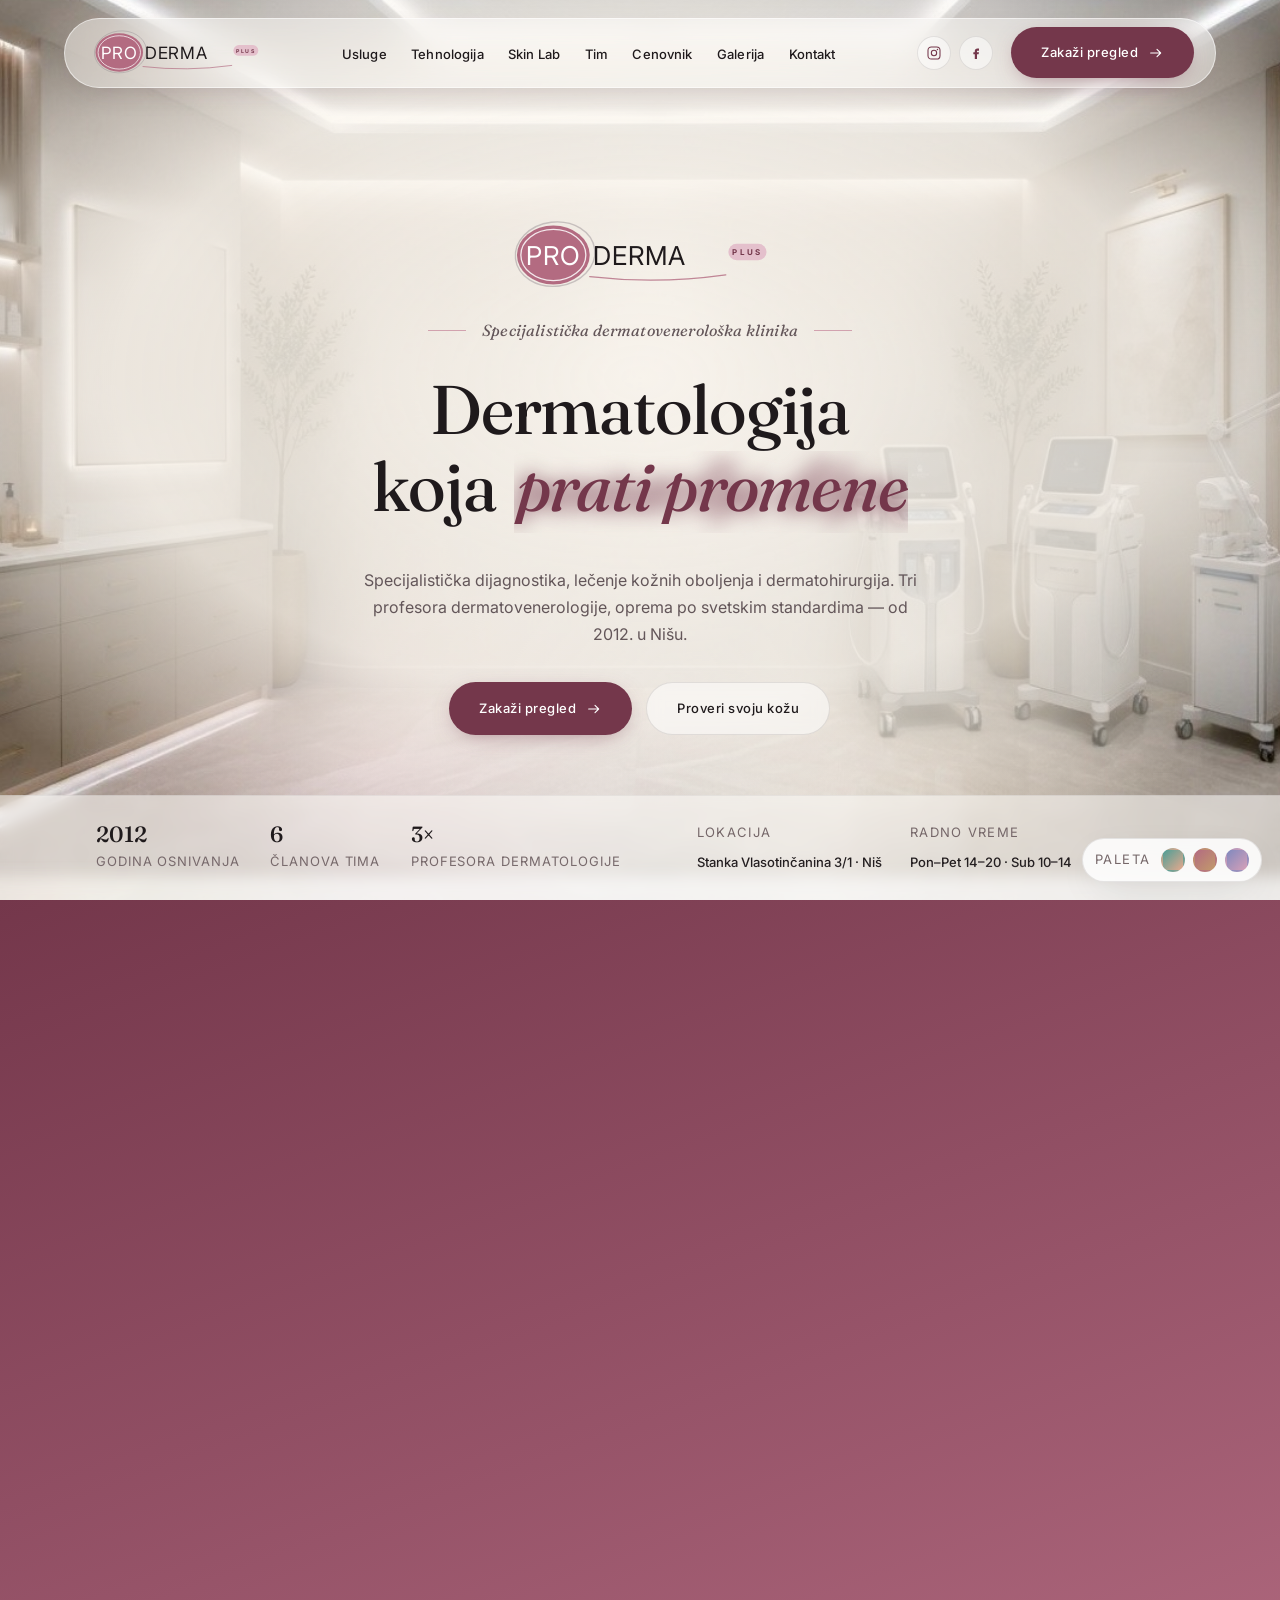
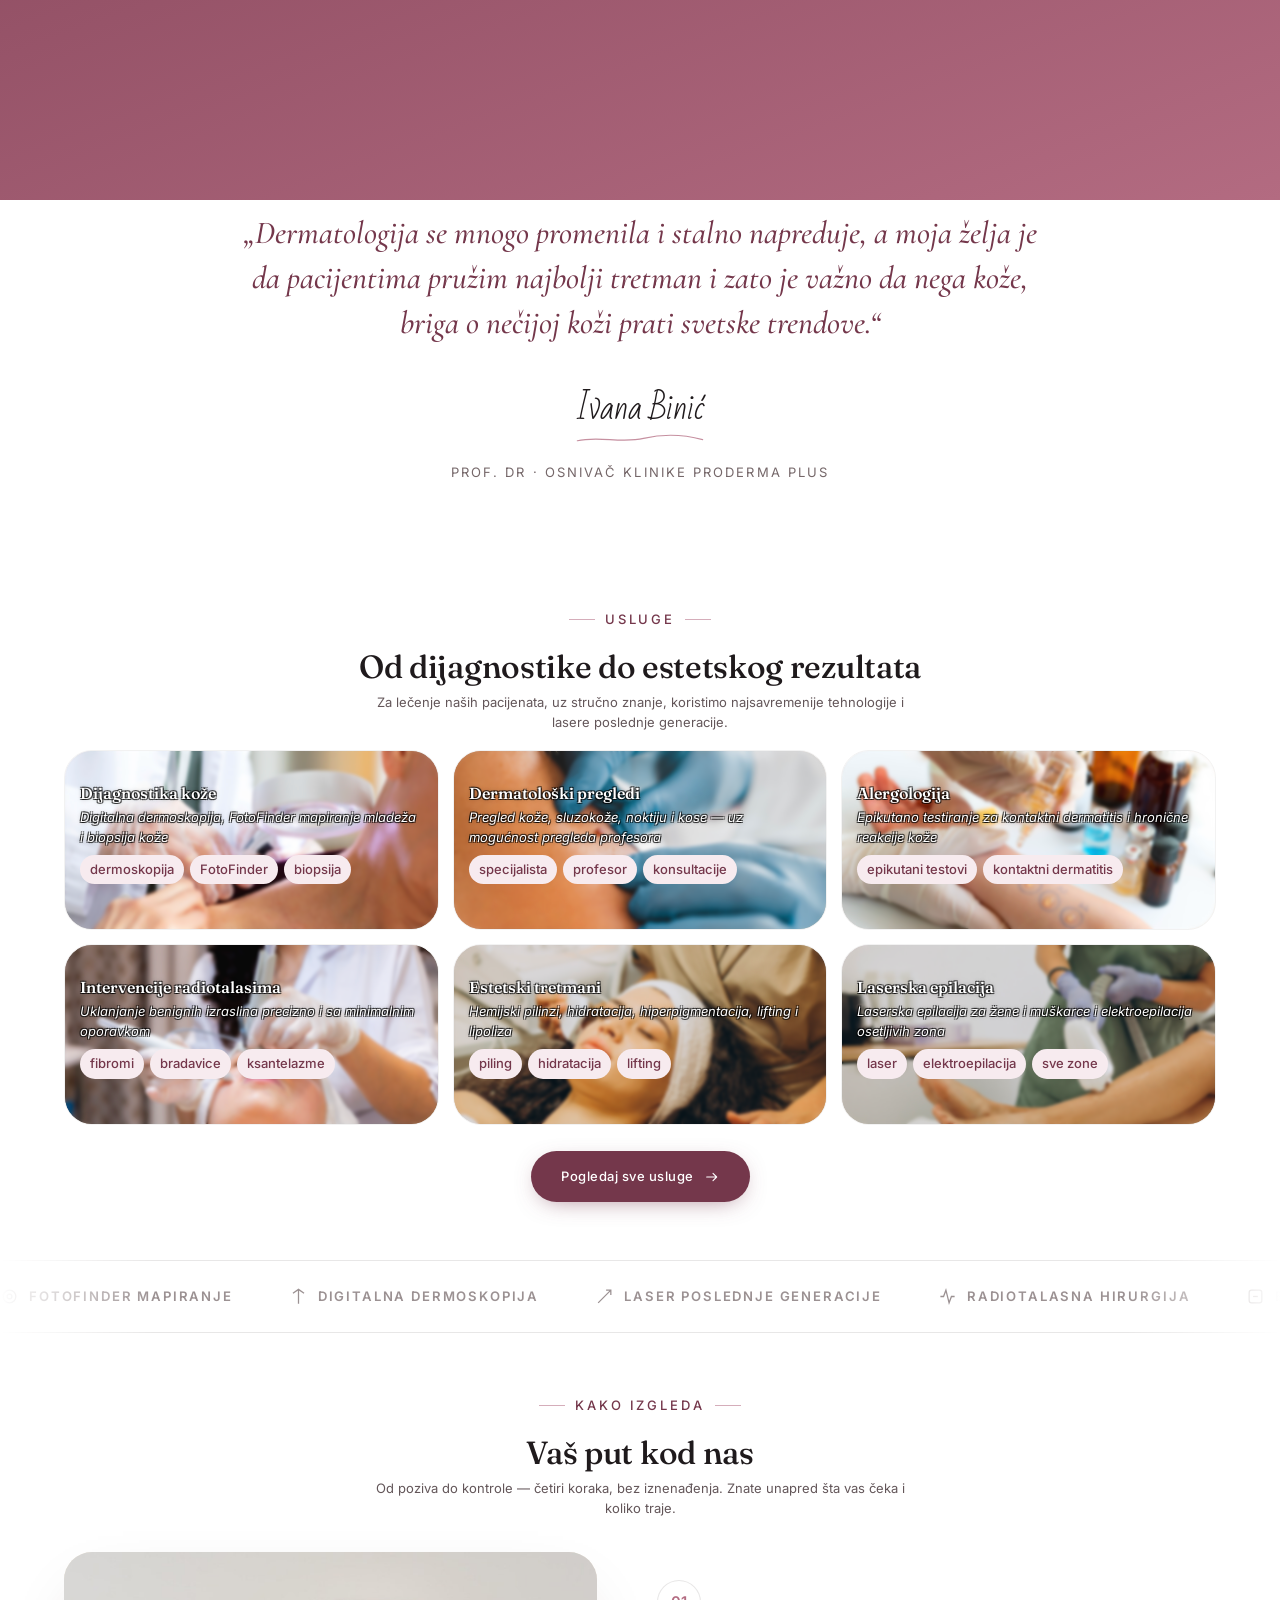
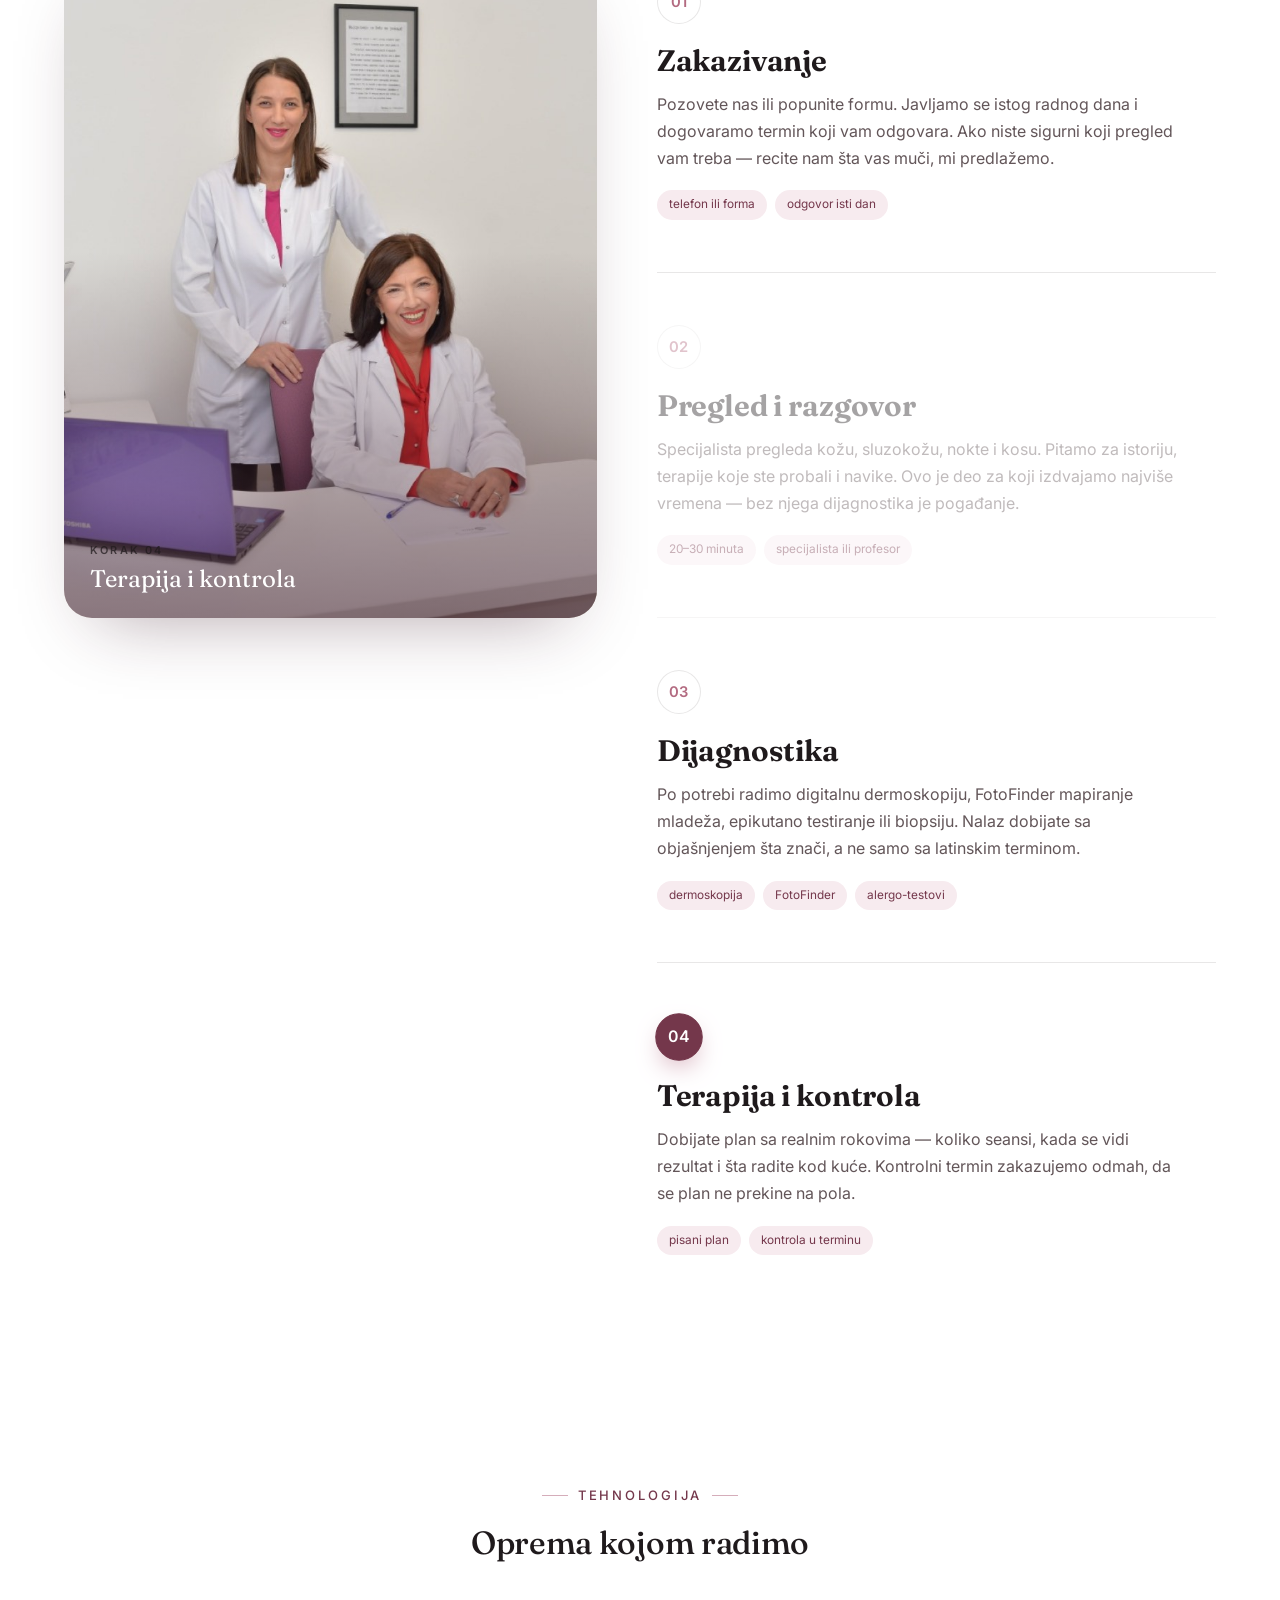
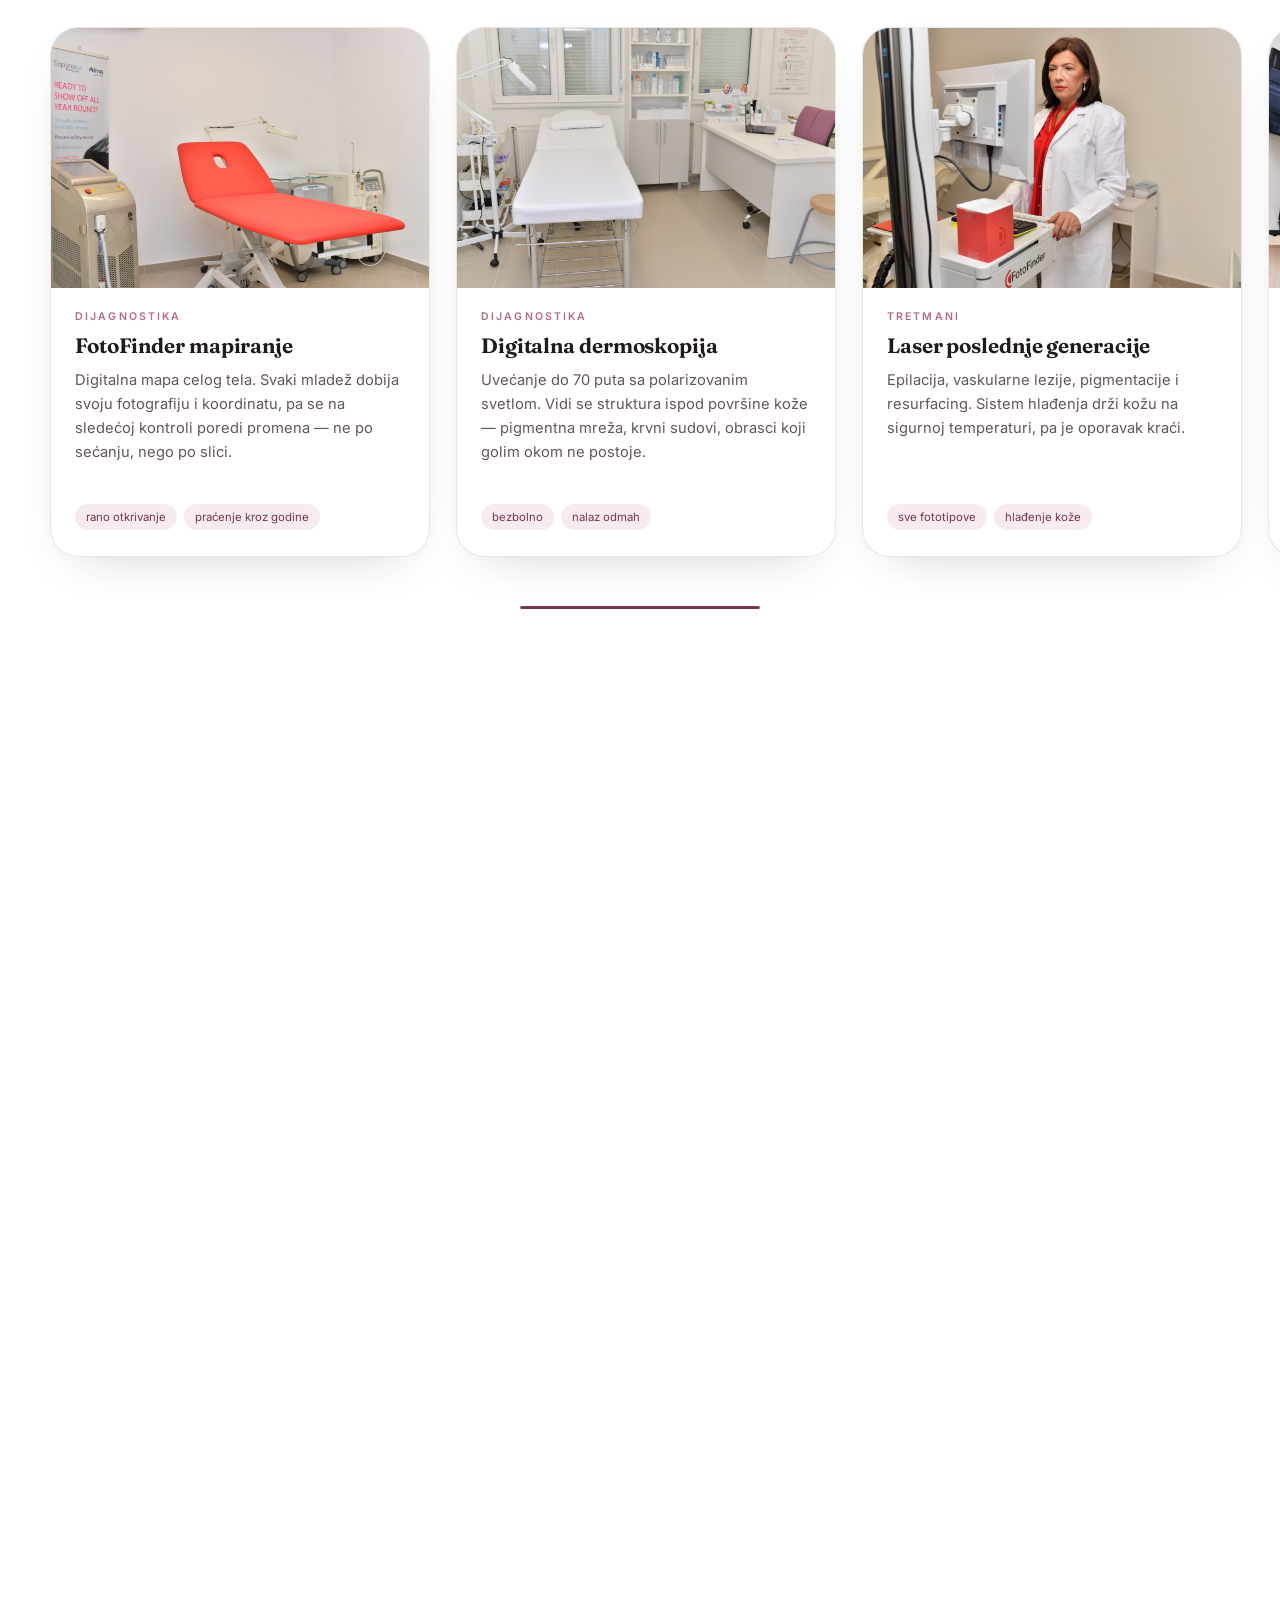
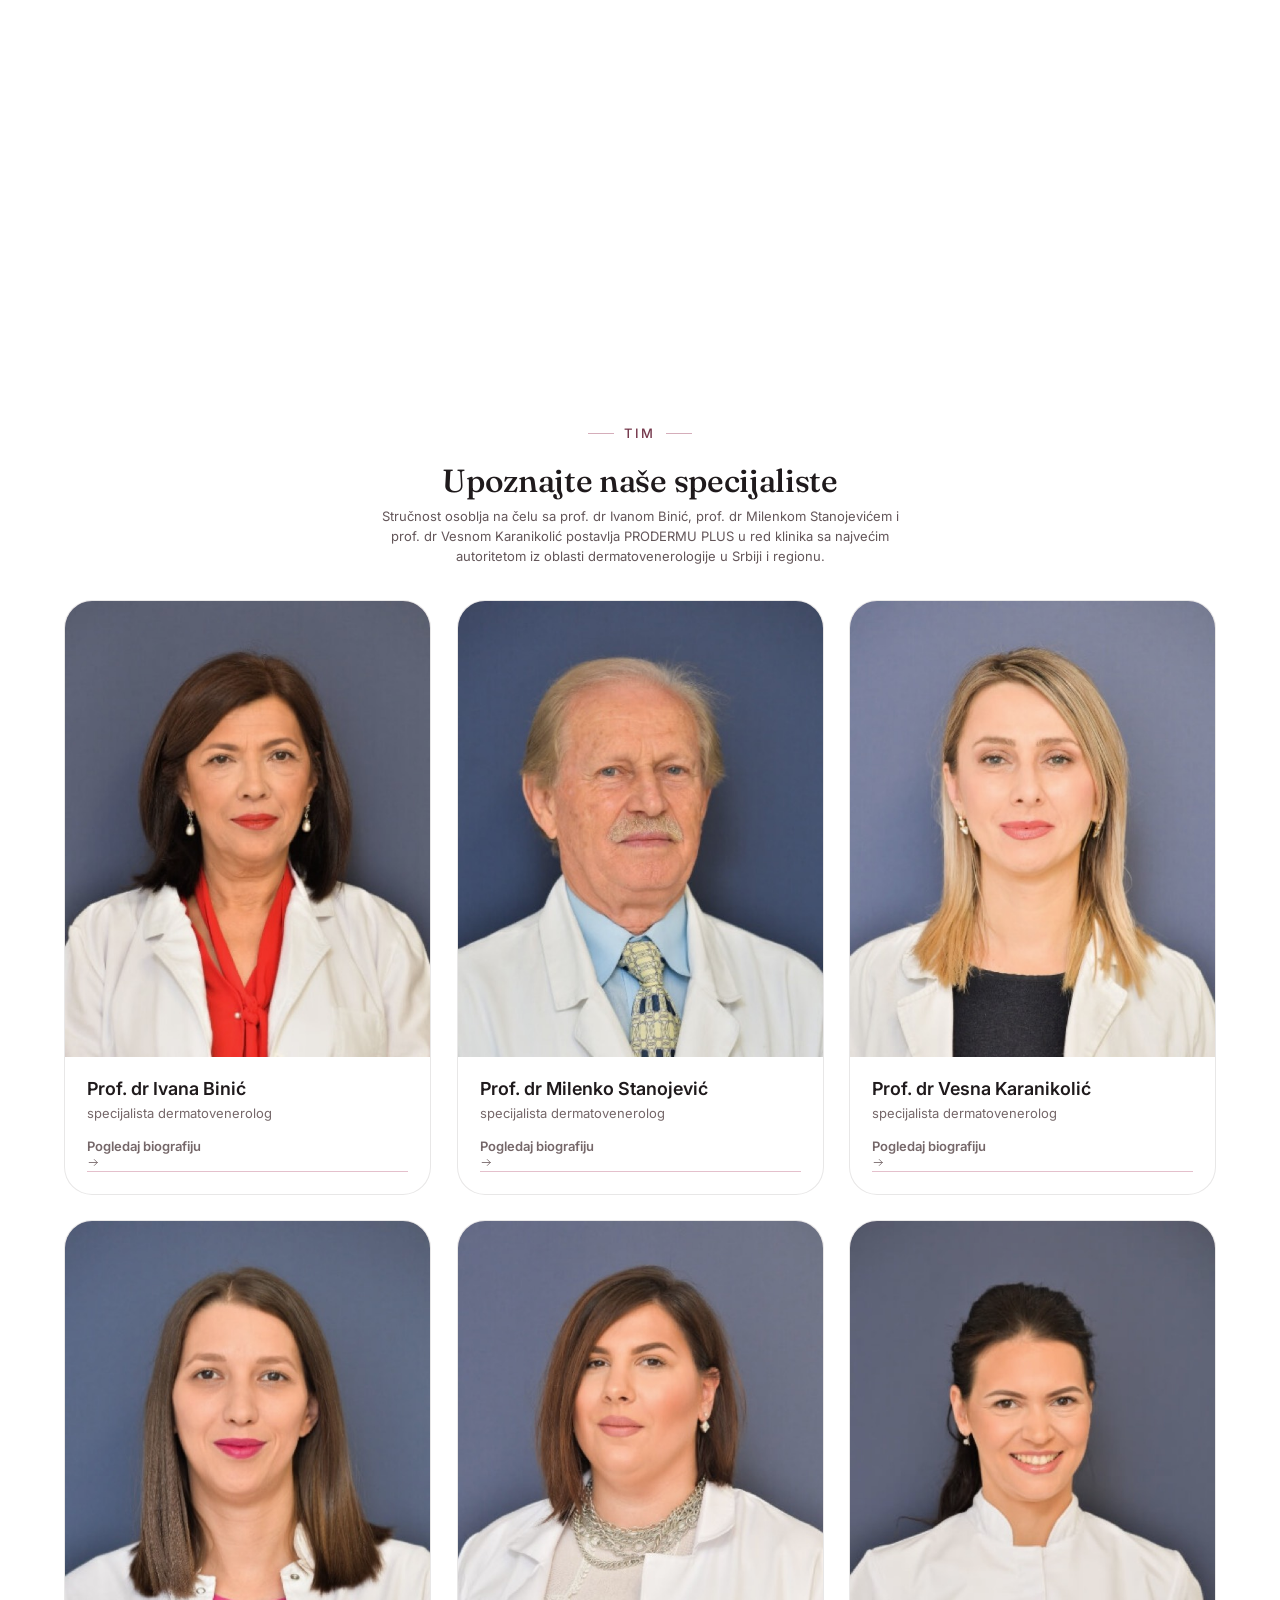
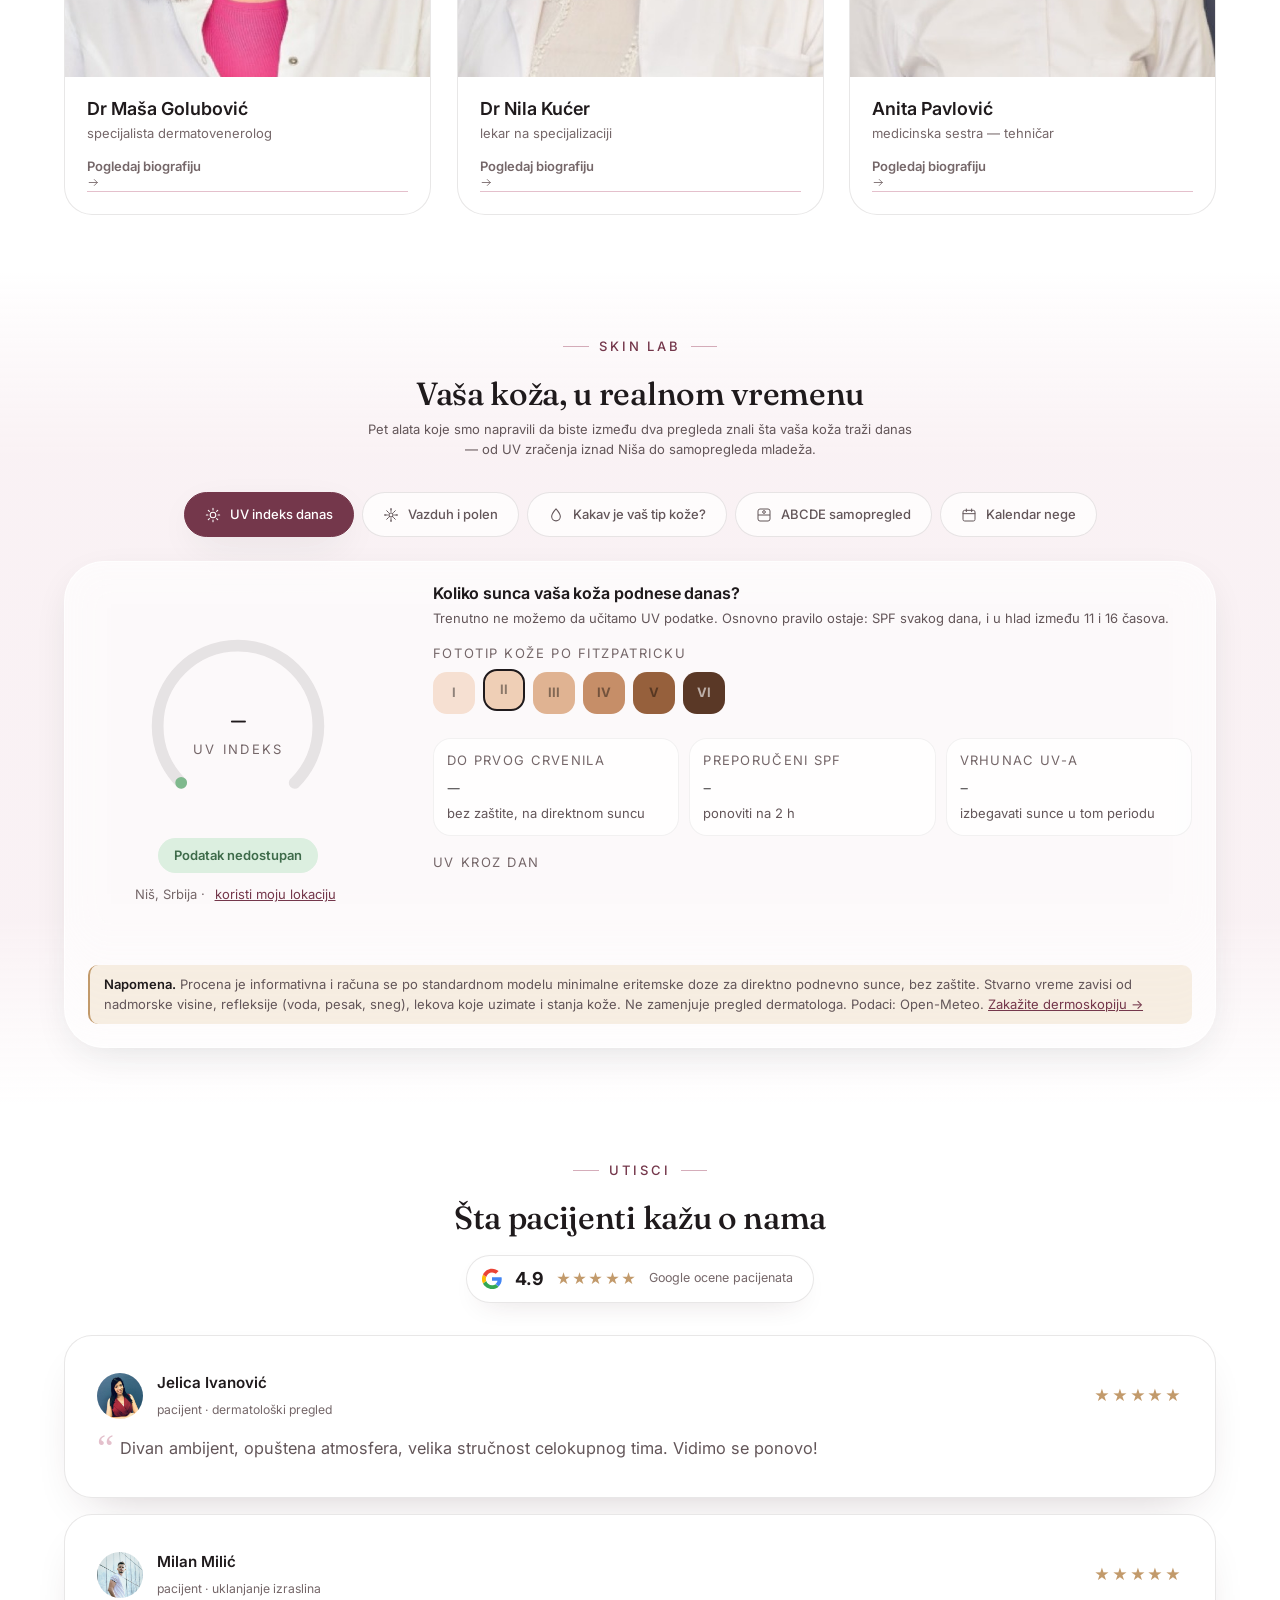
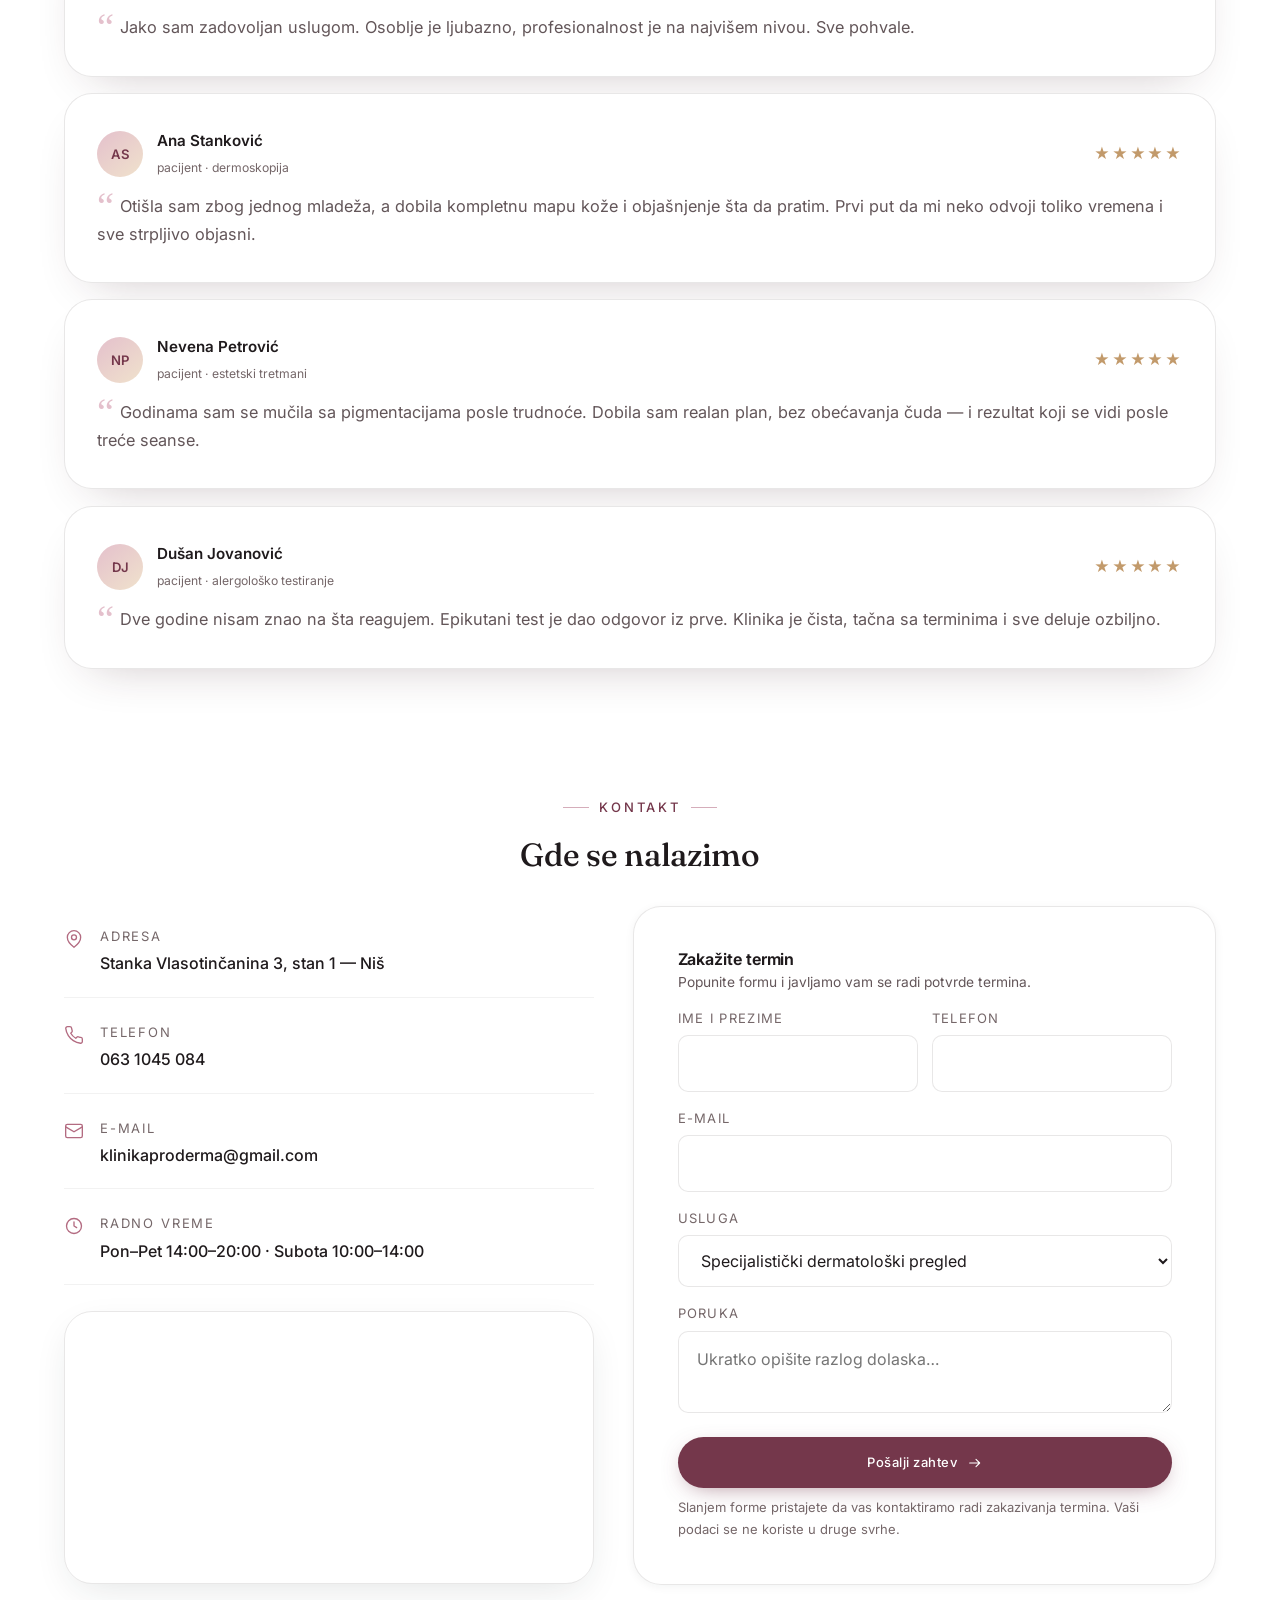
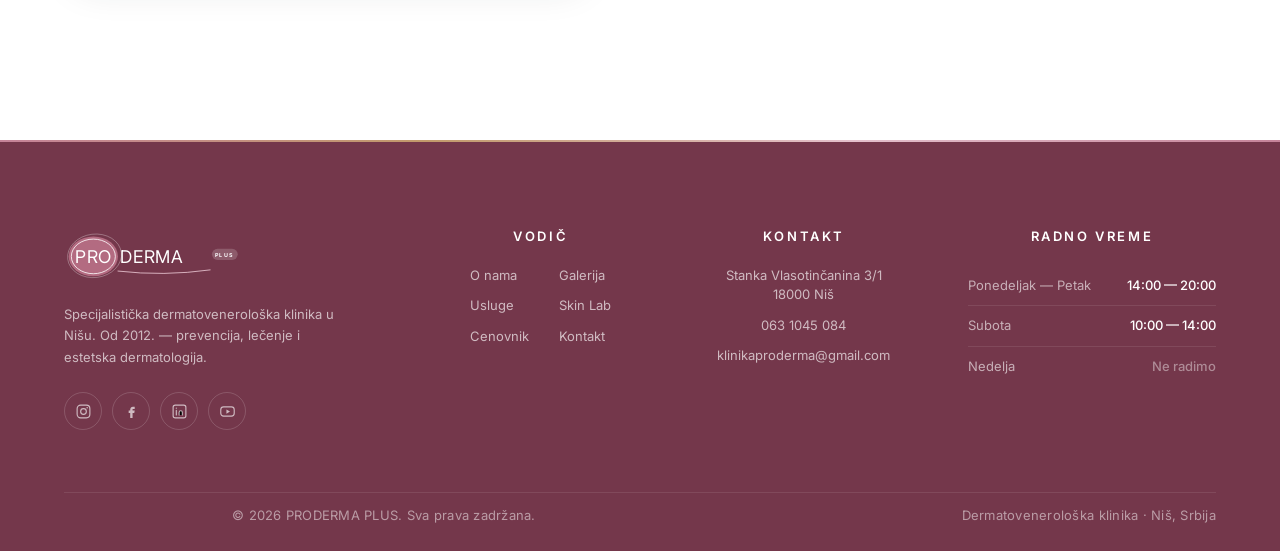
==== commit 804473cc: "css izmene Nikola" ====
--- a/index.html
+++ b/index.html
@@ -20,7 +20,6 @@
 <link rel="preconnect" href="https://fonts.gstatic.com" crossorigin>
 <link href="https://fonts.googleapis.com/css2?family=Bad+Script&family=Cormorant+Garamond:ital,wght@0,400;0,500;0,600;1,400;1,500;1,600&family=Fraunces:ital,opsz,wght@0,9..144,380..620;1,9..144,380..560&family=Inter:wght@300;400;500;600;700&display=swap" rel="stylesheet">
 <link rel="stylesheet" href="assets/css/style.css">
-<link rel="stylesheet" href="assets/css/wow.css">
 </head>
 <body>
 
@@ -142,6 +141,7 @@
         <li><a href="#skin-lab">Skin Lab</a></li>
         <li><a href="#tim">Tim</a></li>
         <li><a href="cenovnik.html">Cenovnik</a></li>
+	<li><a href="galerija.html">Galerija</a></li>
         <li><a href="#kontakt">Kontakt</a></li>
       </ul>
 
@@ -340,7 +340,7 @@
     <ul class="svc-list" data-reveal-group>
       <li class="svc-row" tabindex="0" role="button" data-price-group="dijagnostika">
         <div class="sr-media">
-          <img class="sr-img" data-fallback src="uslugeSlike/dijagnostika.png" alt="Dijagnostika kože">
+          <img class="sr-img" data-fallback draggable="false" src="uslugeSlike/dijagnostika.png" alt="Dijagnostika kože">
         </div>
         <div class="sr-panel">
           <span class="sr-cta"><span>Pogledaj cenu</span><svg class="sr-arr" viewBox="0 0 24 24" aria-hidden="true"><use href="#iArr"/></svg></span>
@@ -353,7 +353,7 @@
       </li>
       <li class="svc-row" tabindex="0" role="button" data-price-group="pregledi">
         <div class="sr-media">
-          <img class="sr-img" data-fallback src="uslugeSlike/dermatoloski-pregled.png" alt="Dermatološki pregledi">
+          <img class="sr-img" data-fallback draggable="false" src="uslugeSlike/dermatoloski-pregled.png" alt="Dermatološki pregledi">
         </div>
         <div class="sr-panel">
           <span class="sr-cta"><span>Pogledaj cenu</span><svg class="sr-arr" viewBox="0 0 24 24" aria-hidden="true"><use href="#iArr"/></svg></span>
@@ -366,7 +366,7 @@
       </li>
       <li class="svc-row" tabindex="0" role="button" data-price-group="dijagnostika">
         <div class="sr-media">
-          <img class="sr-img" data-fallback src="uslugeSlike/alergo-test.png" alt="Alergologija">
+          <img class="sr-img" data-fallback draggable="false" src="uslugeSlike/alergo-test.png" alt="Alergologija">
         </div>
         <div class="sr-panel">
           <span class="sr-cta"><span>Pogledaj cenu</span><svg class="sr-arr" viewBox="0 0 24 24" aria-hidden="true"><use href="#iArr"/></svg></span>
@@ -379,7 +379,7 @@
       </li>
       <li class="svc-row" tabindex="0" role="button" data-price-group="intervencije">
         <div class="sr-media">
-          <img class="sr-img" data-fallback src="uslugeSlike/radiotalasi.png" alt="Intervencije radiotalasima">
+          <img class="sr-img" data-fallback draggable="false" src="uslugeSlike/radiotalasi.png" alt="Intervencije radiotalasima">
         </div>
         <div class="sr-panel">
           <span class="sr-cta"><span>Pogledaj cenu</span><svg class="sr-arr" viewBox="0 0 24 24" aria-hidden="true"><use href="#iArr"/></svg></span>
@@ -392,7 +392,7 @@
       </li>
       <li class="svc-row" tabindex="0" role="button" data-price-group="estetski">
         <div class="sr-media">
-          <img class="sr-img" data-fallback src="uslugeSlike/estetski.png" alt="Estetski tretmani">
+          <img class="sr-img" data-fallback draggable="false" src="uslugeSlike/estetski.png" alt="Estetski tretmani">
         </div>
         <div class="sr-panel">
           <span class="sr-cta"><span>Pogledaj cenu</span><svg class="sr-arr" viewBox="0 0 24 24" aria-hidden="true"><use href="#iArr"/></svg></span>
@@ -405,7 +405,7 @@
       </li>
       <li class="svc-row" tabindex="0" role="button" data-price-group="epilacija">
         <div class="sr-media">
-          <img class="sr-img" data-fallback src="uslugeSlike/laserski.png" alt="Laserska epilacija">
+          <img class="sr-img" data-fallback draggable="false" src="uslugeSlike/laserski.png" alt="Laserska epilacija">
         </div>
         <div class="sr-panel">
           <span class="sr-cta"><span>Pogledaj cenu</span><svg class="sr-arr" viewBox="0 0 24 24" aria-hidden="true"><use href="#iArr"/></svg></span>
@@ -1172,6 +1172,5 @@
 </div>
 
 <script src="assets/js/app.js"></script>
-<script src="assets/js/wow.js"></script>
 </body>
 </html>
--- a/assets/css/style.css
+++ b/assets/css/style.css
@@ -476,7 +476,7 @@
 .site-header .nav-cta .btn { transition: padding .4s var(--ease), gap .4s var(--ease), transform .5s var(--ease-out), box-shadow .5s var(--ease-out); }
 .site-header.stuck .nav-cta .btn { padding: 9px 20px; gap: 7px; }
 
-.nav-links { display: flex; align-items: center; gap: clamp(12px, 1.5vw, 24px); flex-wrap: nowrap; }
+.nav-links { position: relative; display: flex; align-items: center; gap: clamp(12px, 1.5vw, 24px); flex-wrap: nowrap; }
 .nav-links a {
   position: relative;
   white-space: nowrap;      /* bez ovoga se "O nama" i "Skin Lab" lome u dva reda */
@@ -1035,7 +1035,7 @@
 }
 
 /* --- UV vidžet --- */
-.uv-grid { display: grid; grid-template-columns: minmax(0, 300px) minmax(0, 1fr); gap: clamp(24px, 3.5vw, 48px); align-items: start; }
+.uv-grid { display: grid; grid-template-columns: minmax(0, 300px) minmax(0, 1fr); gap: clamp(24px, 3.5vw, 48px); align-items: center; }
 @media (max-width: 860px) { .uv-grid { grid-template-columns: 1fr; } }
 
 .uv-gauge { position: relative; text-align: center; }
@@ -1197,7 +1197,6 @@
 
 
 /* ---------- USLUGE — mreža kartica sa razvijanjem opisa na dodir ------- */
-
 .svc-list {
   display: grid;
   grid-template-columns: 1fr;
@@ -1209,11 +1208,17 @@
 @media (min-width: 640px)  { .svc-list { grid-template-columns: repeat(2, minmax(0, 1fr)); } }
 @media (min-width: 1000px) { .svc-list { grid-template-columns: repeat(3, minmax(0, 1fr)); } }
 
+
+/* ---- Glavna kartica ---- */
 .svc-row {
+  /* JEDAN izvor istine za levu ivicu: koriste ga i tekst i dugme */
+  --sr-pad-x: clamp(24px, 2.2vw, 30px);
+  --sr-pad-y: clamp(16px, 1.6vw, 22px);
+
   position: relative;
   border-radius: var(--r-lg);
   border: 1px solid var(--line-2);
-  overflow: hidden;
+  overflow: hidden !important;
   cursor: pointer;
   aspect-ratio: 390 / 260;
   transition: transform .5s var(--ease-out), box-shadow .5s var(--ease-out), border-color .5s var(--ease);
@@ -1224,7 +1229,7 @@
   box-shadow: var(--shadow-md);
 }
 
-/* ---- slika usluge — sad preko cele kartice, blagi zum na hover ---- */
+/* ---- Slika u pozadini ---- */
 .sr-media {
   position: absolute;
   inset: 0;
@@ -1232,21 +1237,33 @@
   background: linear-gradient(150deg, var(--brand-tint), var(--accent-soft));
 }
 .sr-media img {
-  position: absolute; inset: 0;
-  width: 100%; height: 100%;
+  position: absolute;
+  inset: 0;
+  width: 100%;
+  height: 100%;
   object-fit: cover;
-  transition: transform .6s var(--ease-out);
-}
-.svc-row:hover .sr-media img, .svc-row:focus-within .sr-media img { transform: scale(1.06); }
-
-/* ---- tekstualni panel — staklena traka preko dna fotografije. Van hovera
-   jako providna i zamućena (slika se vidi), na hover postaje neprozirnija,
-   tekst se povlači na gore i izlazi dugme "Pogledaj cenu". ---- */
+  transition: transform .6s var(--ease-out), filter .5s var(--ease);
+  /* sprečava Chrome/Windows "drag ghost" — sliku browser inače nudi
+     za prevlačenje čim se miš i najmanje pomeri preko nje na dole-klik */
+  -webkit-user-drag: none;
+  user-drag: none;
+  -webkit-touch-callout: none;
+  user-select: none;
+}
+.svc-row:hover .sr-media img, .svc-row:focus-within .sr-media img {
+  transform: scale(1.06);
+  filter: blur(4px);
+}
+
+/* ---- Tekstualni panel — preko cele fotografije, blago zamućenje stalno
+   prisutno (kao ranije), tekst prilepljen za dno preko flex rasporeda ---- */
 .sr-panel {
   position: absolute;
-  left: 0; right: 0; bottom: 0;
-  z-index: 1;
-  overflow: hidden;
+  inset: 0;
+  z-index: 2;
+  display: flex;
+  flex-direction: column;
+  justify-content: flex-end;
   background: color-mix(in srgb, var(--ivory) 3%, transparent);
   backdrop-filter: blur(1.5px) saturate(1.2);
   -webkit-backdrop-filter: blur(1.5px) saturate(1.2);
@@ -1257,13 +1274,16 @@
   backdrop-filter: blur(8.4px) saturate(1.3);
   -webkit-backdrop-filter: blur(8.4px) saturate(1.3);
 }
+
+/* Tekstualni deo — leva ivica dolazi iz --sr-pad-x, isto kao dugme */
 .sr-body {
   position: relative;
-  padding: clamp(16px, 1.6vw, 22px);
+  padding: var(--sr-pad-y) var(--sr-pad-x) calc(var(--sr-pad-y) + 30px) var(--sr-pad-x);
   transition: transform .5s var(--ease-out);
 }
-.svc-row:hover .sr-body, .svc-row:focus-within .sr-body { transform: translateY(-112%); }
-
+.svc-row:hover .sr-body, .svc-row:focus-within .sr-body {
+  transform: translateY(-30px);
+}
 .sr-t {
   display: block;
   font-family: var(--ff-display);
@@ -1292,7 +1312,6 @@
      1px  1px 0 rgba(0,0,0,.65),
      0 0 4px rgba(0,0,0,.35);
 }
-
 .sr-tags {
   display: flex;
   flex-wrap: wrap;
@@ -1310,37 +1329,47 @@
   font-weight: 500;
 }
 
-/* dugme čeka ispod vidljivog okvira i izlazi tačno u prostor koji
-   tekst oslobodi kad se povuče na gore */
+/* ---- Dugme "Pogledaj cenu" — leva ivica dugmeta = leva ivica teksta ---- */
 .sr-cta {
-  position: absolute;
-  inset: 0;
-  display: flex;
-  align-items: center;
-  gap: 8px;
-  padding: clamp(16px, 1.6vw, 22px);
-  font-size: var(--fs-3);
-  font-weight: 600;
-  color: var(--brand-deep);
-  transform: translateY(100%);
-  transition: transform .5s var(--ease-out);
-}
-.svc-row:hover .sr-cta, .svc-row:focus-within .sr-cta { transform: translateY(0); }
-
+  position: absolute !important;
+  inset: auto auto 14px var(--sr-pad-x) !important; /* ista promenljiva kao .sr-body padding-left — leva ivica kutije = leva ivica naslova */
+  z-index: 5 !important;
+  width: fit-content !important;
+  height: fit-content !important;
+  display: inline-flex !important;
+  align-items: center !important;
+  gap: 8px !important;
+  padding: 8px 16px !important;
+  border-radius: 20px !important;
+  font-size: var(--fs-3) !important;
+  font-weight: 600 !important;
+  color: var(--brand-deep) !important;
+  background-color: #ffffff !important;
+  box-shadow: 0 4px 12px rgba(0,0,0,0.15) !important;
+  transform: translateY(60px) !important;
+  transition: transform .4s var(--ease-out) !important;
+}
+.svc-row:hover .sr-cta, .svc-row:focus-within .sr-cta {
+  transform: translateY(0) !important;
+}
 .sr-arr {
-  width: 18px; height: 18px;
-  color: var(--brand-deep);
-  transition: transform .4s var(--ease-out);
-  flex-shrink: 0;
-}
-.svc-row:hover .sr-arr, .svc-row:focus-within .sr-arr { transform: translateX(4px); }
-
-.svc-row:focus-visible { outline: 2px solid var(--brand); outline-offset: -2px; }
-
+  width: 18px !important;
+  height: 18px !important;
+  color: var(--brand-deep) !important;
+  transition: transform .4s var(--ease-out) !important;
+  flex-shrink: 0 !important;
+}
+.svc-row:hover .sr-arr, .svc-row:focus-within .sr-arr {
+  transform: translateX(4px) !important;
+}
+.svc-row:focus-visible {
+  outline: 2px solid var(--brand) !important;
+  outline-offset: -2px !important;
+}
 @media (prefers-reduced-motion: reduce) {
   .svc-row, .svc-row:hover { transform: none; }
   .sr-body, .sr-cta { transition: opacity .2s; }
-  .svc-row:hover .sr-body, .svc-row:focus-within .sr-body { transform: none; opacity: .001; }
+  .svc-row:hover .sr-body, .svc-row:focus-within .sr-body { transform: none; }
   .svc-row:hover .sr-cta, .svc-row:focus-within .sr-cta { transform: none; }
 }
 
@@ -1351,29 +1380,32 @@
   margin-top: clamp(30px, 4.4vw, 50px);
 }
 
-/* ---- Usluge: sekcija je gušća od ostalih — šest kartica mora da stane
-   na ekran bez skrola, pa dobija sopstveno, stegnutije odstojanje umesto
-   opšteg .section razmaka. ---- */
+/* ---- Usluge: gušća sekcija — menja se SAMO promenljiva, ne pojedinačni padding ---- */
 #usluge.section { padding-block: clamp(40px, 4.4vw, 64px); }
 #usluge .sec-head { margin-bottom: clamp(12px, 1.6vw, 18px); }
 #usluge .svc-list { gap: clamp(10px, 1.2vw, 14px); }
-#usluge .svc-row { aspect-ratio: 390 / 206; min-height: 130px; }
-#usluge .sr-body { padding: clamp(12px, 1.2vw, 15px); }
-#usluge .sr-cta { padding: clamp(12px, 1.2vw, 15px); }
+#usluge .svc-row {
+  --sr-pad-x: clamp(12px, 1.2vw, 15px);
+  --sr-pad-y: clamp(12px, 1.2vw, 15px);
+  aspect-ratio: 390 / 206;
+  min-height: 130px;
+}
 #usluge .sr-d { margin-top: 4px; }
 #usluge .sr-tags { margin-top: 8px; }
 #usluge .sr-tags .tag { padding: 4px 10px; }
 #usluge .svc-cta { margin-top: clamp(39px, 3.6vw, 53px); }
 
 @media (max-width: 999px) {
-  /* ispod 1000px mreža ionako pada na 1–2 kolone i raste u visinu —
-     tamo skrol nije problem, pa se vraća udobnije odstojanje. */
+  /* ispod 1000px mreža pada na 1–2 kolone i raste u visinu — vraća se udobnije odstojanje */
   #usluge.section { padding-block: clamp(230px, 22vw, 400px); }
   #usluge .sec-head { margin-bottom: clamp(20px, 2.6vw, 34px); }
   #usluge .svc-list { gap: clamp(18px, 2.4vw, 26px); }
-  #usluge .svc-row { aspect-ratio: 390 / 227; min-height: 170px; }
-  #usluge .sr-body { padding: clamp(20px, 2.2vw, 26px); }
-  #usluge .sr-cta { padding: clamp(20px, 2.2vw, 26px); }
+  #usluge .svc-row {
+    --sr-pad-x: clamp(20px, 2.2vw, 26px);
+    --sr-pad-y: clamp(20px, 2.2vw, 26px);
+    aspect-ratio: 390 / 227;
+    min-height: 170px;
+  }
   #usluge .sr-d { margin-top: 8px; }
   #usluge .sr-tags { margin-top: 14px; }
   #usluge .sr-tags .tag { padding: 5px 12px; }
@@ -2432,7 +2464,7 @@
   .sec-head .lead { font-size: var(--fs-3); margin-top: 6px; }
 
   .about-grid { gap: clamp(20px, 3vw, 40px); }
-  .about-media img { height: auto; aspect-ratio: 4/4.1; }
+  .about-media img { height: auto; aspect-ratio: 4/4.3; }
   .about-panel p { font-size: var(--fs-3); }
 
   .sr-t { font-size: var(--fs-2); }
@@ -2466,3 +2498,664 @@
   .field textarea { min-height: 56px; }
   .map-frame { min-height: 150px; }
 }
+
+/* ==========================================================================
+   WOW SLOJ — spojeno iz wow.css. Efekti: Aurora, PageTransition, StarBorder,
+   ClickSpark, TiltedCard/Glare, Before/After, ScrollStack, LogoMarquee,
+   StickyCTA, kontekstualni kursor, ScrollVelocity, GooeyNav, MagneticLift,
+   reduced-motion override-i, i lokalne dorade po sekcijama (A-I). Redosled
+   je namerno zadržan POSLE osnovnog stila — isto kao što je wow.css ranije
+   bio učitan posle style.css u <head>-u — cascade se ponaša identično.
+   ========================================================================== */
+
+/* ---------- 0. AURORA — tečni preliv u heroju ---------------------------- */
+#aurora{
+  position:fixed; inset:0; width:100%; height:100%;
+  z-index:-3; pointer-events:none;
+  opacity:0; transition:opacity 1.2s ease .3s;
+  mix-blend-mode:normal;
+}
+#aurora.on{opacity:.85}
+
+/* ---------- 1. PAGE TRANSITION — zavesa između stranica ------------------ */
+.pt-veil{
+  position:fixed; inset:0; z-index:9998; pointer-events:none;
+  background:linear-gradient(160deg,var(--brand-deep),var(--brand));
+  transform:translateY(100%);
+  transition:transform .62s cubic-bezier(.76,0,.24,1);
+}
+.pt-veil.up{transform:translateY(0)}
+.pt-veil.down{transform:translateY(-100%)}
+.pt-veil i{
+  position:absolute; left:50%; top:50%; transform:translate(-50%,-50%);
+  font-family:var(--f-display,'Fraunces',serif); font-size:clamp(1.1rem,3vw,1.8rem);
+  color:#fff; letter-spacing:.24em; opacity:0; transition:opacity .3s ease .18s;
+  font-style:normal; white-space:nowrap;
+}
+.pt-veil.up i{opacity:.9}
+
+/* ---------- 2. (STAR BORDER uklonjen — video efekat oko dugmadi na hover) */
+.btn[data-magnetic]{position:relative; isolation:isolate}
+
+/* ---------- 3. CLICK SPARK — varnice na klik ----------------------------- */
+.spark{
+  position:fixed; z-index:9997; pointer-events:none;
+  width:3px; height:3px; border-radius:99px; background:var(--brand);
+  will-change:transform,opacity;
+}
+
+/* ---------- 5. TILT + GLARE — kartice tima ------------------------------- */
+.tm{transform-style:preserve-3d; will-change:transform;
+    transition:transform .5s cubic-bezier(.2,.9,.25,1), box-shadow .5s ease}
+.tm.tilting{transition:transform .12s linear}
+/* ---------- 6. BEFORE / AFTER ------------------------------------------- */
+.ba-wrap{margin-top:34px}
+.ba-tabs{display:flex; gap:8px; flex-wrap:wrap; justify-content:center; margin-bottom:26px}
+.ba-tab{
+  appearance:none; border:1px solid var(--line,#E7DCD6); background:transparent;
+  padding:9px 18px; border-radius:99px; cursor:pointer;
+  font:500 .84rem/1 var(--f-ui,'Inter',sans-serif); color:var(--ink-2,#6C5A60);
+  transition:all .3s cubic-bezier(.2,.9,.25,1);
+}
+.ba-tab:hover{border-color:var(--brand-soft); color:var(--brand-deep)}
+.ba-tab[aria-selected="true"]{
+  background:var(--brand-deep); border-color:var(--brand-deep); color:#fff;
+  box-shadow:0 8px 22px -10px var(--brand);
+}
+.ba-tab:focus-visible{outline:2px solid var(--brand); outline-offset:3px}
+
+.ba{
+  position:relative; width:100%; max-width:840px; margin:0 auto;
+  aspect-ratio:4/3; border-radius:var(--r-lg,18px); overflow:hidden;
+  cursor:ew-resize; user-select:none; touch-action:pan-y;
+  box-shadow:0 30px 70px -30px rgba(60,25,38,.4);
+  background:var(--paper-2,#F3E4DD);
+}
+@media (min-width:760px){ .ba{aspect-ratio:16/10} }
+.ba img{
+  position:absolute; inset:0; width:100%; height:100%;
+  object-fit:cover; display:block; pointer-events:none;
+}
+/* "pre" sloj — dok pravih parova nema, razlika se pravi filterom */
+.ba-before{
+  filter:saturate(.62) contrast(.9) brightness(.94) sepia(.16);
+}
+.ba-after{
+  clip-path:inset(0 0 0 var(--pos,50%));
+  filter:saturate(1.06) contrast(1.04) brightness(1.04);
+}
+.ba-line{
+  position:absolute; top:0; bottom:0; left:var(--pos,50%); width:2px;
+  background:#fff; box-shadow:0 0 0 1px rgba(60,25,38,.18); z-index:4; pointer-events:none;
+}
+.ba-knob{
+  position:absolute; top:50%; left:var(--pos,50%); z-index:5;
+  transform:translate(-50%,-50%); width:52px; height:52px; border-radius:99px;
+  background:#fff; display:grid; place-items:center; pointer-events:none;
+  box-shadow:0 10px 26px -8px rgba(60,25,38,.45);
+  transition:transform .25s cubic-bezier(.2,.9,.25,1);
+}
+.ba.dragging .ba-knob{transform:translate(-50%,-50%) scale(1.12)}
+.ba-knob svg{width:22px; height:22px; fill:var(--brand-deep)}
+.ba-tag{
+  position:absolute; top:14px; z-index:4; padding:6px 13px; border-radius:99px;
+  font:600 .68rem/1 var(--f-ui,'Inter',sans-serif); letter-spacing:.16em; text-transform:uppercase;
+  background:rgba(255,255,255,.92); color:var(--brand-deep); backdrop-filter:blur(6px);
+}
+.ba-tag--b{left:14px} .ba-tag--a{right:14px; background:var(--brand-deep); color:#fff}
+.ba-note{
+  text-align:center; margin-top:16px; font-size:.78rem; color:var(--ink-3,#9C8A90);
+  max-width:60ch; margin-left:auto; margin-right:auto;
+}
+
+/* ---------- 7. SCROLL STACK — utisci koji se slažu ----------------------- */
+.rs{position:relative; margin-top:30px}
+.rs-card{
+  position:sticky; top:var(--stick,120px);
+  background:var(--surface,#fff); border:1px solid var(--line,#E7DCD6);
+  border-radius:var(--r-lg,18px); padding:34px 32px;
+  box-shadow:0 20px 50px -28px rgba(60,25,38,.3);
+  margin-bottom:22px; transform-origin:top center;
+  will-change:transform,opacity;
+}
+.rs-card + .rs-card{margin-top:-6px}
+.rs-head{display:flex; align-items:center; gap:14px; margin-bottom:14px; flex-wrap:wrap}
+.rs-av{
+  width:46px; height:46px; border-radius:99px; overflow:hidden; flex:0 0 auto;
+  background:linear-gradient(140deg,var(--brand-soft),var(--accent-soft));
+  display:grid; place-items:center; font:600 .82rem var(--f-ui,'Inter',sans-serif);
+  color:var(--brand-deep);
+}
+.rs-av img{width:100%;height:100%;object-fit:cover}
+.rs-name b{display:block; font-size:.95rem; color:var(--ink,#3B2A30)}
+.rs-name em{font-style:normal; font-size:.76rem; color:var(--ink-3,#9C8A90)}
+.rs-stars{margin-left:auto; color:var(--accent); letter-spacing:.12em; font-size:.95rem}
+.rs-card p{font-size:1.02rem; line-height:1.68; color:var(--ink-2,#6C5A60)}
+.rs-card p::before{content:'“'; font-family:var(--f-display,serif); font-size:2.4rem;
+  color:var(--brand-soft); line-height:0; margin-right:6px; vertical-align:-.18em}
+
+/* Google badge */
+.g-badge{
+  display:inline-flex; align-items:center; gap:12px; margin:0 auto;
+  padding:11px 20px 11px 14px; border-radius:99px;
+  background:var(--surface,#fff); border:1px solid var(--line,#E7DCD6);
+  box-shadow:0 10px 30px -18px rgba(60,25,38,.3);
+}
+.g-badge svg{width:22px; height:22px; flex:0 0 auto}
+.g-badge b{font:700 1.12rem/1 var(--f-ui,'Inter',sans-serif); color:var(--ink,#3B2A30)}
+.g-badge .gb-s{color:var(--accent); letter-spacing:.08em; font-size:.9rem}
+.g-badge span{font-size:.78rem; color:var(--ink-3,#9C8A90)}
+
+/* ---------- 8. LOGO MARQUEE — oprema i tehnologija ---------------------- */
+.eq{
+  overflow:hidden; position:relative; padding:26px 0;
+  border-block:1px solid var(--line,#E7DCD6);
+  -webkit-mask-image:linear-gradient(90deg,transparent,#000 12%,#000 88%,transparent);
+          mask-image:linear-gradient(90deg,transparent,#000 12%,#000 88%,transparent);
+}
+.eq-track{display:flex; gap:56px; width:max-content; animation:eqRun 34s linear infinite}
+.eq:hover .eq-track{animation-play-state:paused}
+.eq-i{
+  display:flex; align-items:center; gap:10px; white-space:nowrap;
+  font:600 .82rem/1 var(--f-ui,'Inter',sans-serif); letter-spacing:.14em;
+  text-transform:uppercase; color:var(--ink-3,#9C8A90);
+  opacity:.72; transition:opacity .3s ease, color .3s ease;
+}
+.eq-i:hover{opacity:1; color:var(--brand-deep)}
+.eq-i svg{width:19px; height:19px; stroke:currentColor; fill:none; stroke-width:1.6}
+@keyframes eqRun{to{transform:translateX(-50%)}}
+
+/* ---------- 9. STICKY CTA (mobilni) + kontakt FAB ----------------------- */
+.mcta{
+  position:fixed; left:12px; right:12px; bottom:12px; z-index:90;
+  display:none; gap:10px;
+  transform:translateY(140%); transition:transform .5s cubic-bezier(.2,.9,.25,1);
+}
+.mcta.on{transform:translateY(0)}
+.mcta a{
+  flex:1; display:flex; align-items:center; justify-content:center; gap:8px;
+  height:52px; border-radius:14px; text-decoration:none;
+  font:600 .92rem var(--f-ui,'Inter',sans-serif);
+  box-shadow:0 14px 34px -12px rgba(60,25,38,.5);
+}
+.mcta .m-call{background:var(--surface,#fff); color:var(--brand-deep); border:1px solid var(--line,#E7DCD6)}
+.mcta .m-book{background:var(--brand-deep); color:#fff}
+.mcta svg{width:18px;height:18px;fill:currentColor}
+@media (max-width:760px){ .mcta{display:flex} }
+
+/* ---------- 10. KURSOR SA KONTEKSTOM ------------------------------------ */
+.cursor-dot.has-label{
+  width:74px !important; height:74px !important;
+  background:var(--brand-deep) !important; mix-blend-mode:normal !important;
+}
+.cursor-dot::after{
+  content:attr(data-label); position:absolute; inset:0;
+  display:grid; place-items:center; color:#fff;
+  font:600 .6rem/1 var(--f-ui,'Inter',sans-serif); letter-spacing:.16em;
+  opacity:0; transition:opacity .2s ease;
+}
+.cursor-dot.has-label::after{opacity:1}
+
+/* ---------- 11. SCROLL VELOCITY — traka reaguje na brzinu skrola -------- */
+[data-velocity]{will-change:transform}
+
+/* ---------- 12. GOOEY NAV PILL ------------------------------------------ */
+.nav{position:relative}
+.nav-pill{
+  position:absolute; top:0; left:0; z-index:0; border-radius:99px; pointer-events:none;
+  background:var(--brand-tint); opacity:0;
+  transition:transform .42s cubic-bezier(.2,.9,.25,1),
+             width .42s cubic-bezier(.2,.9,.25,1), opacity .3s ease;
+}
+.nav a{position:relative; z-index:1}
+
+/* ---------- 13. MAGNETIC LIFT za sekcije --------------------------------- */
+[data-parallax]{will-change:transform}
+
+/* ---------- 14. REDUCED MOTION ------------------------------------------ */
+@media (prefers-reduced-motion:reduce){
+  #aurora{display:none !important}
+  .eq-track{animation:none !important}
+  .pt-veil{transition:none !important}
+  .rs-card{position:static !important; transform:none !important; opacity:1 !important}
+}
+@media (pointer:coarse){
+  .sr-follow{display:none}
+  .svc-list.flowing .svc-row:not(.flow-on){opacity:1}
+}
+
+/* fade pri promeni tretmana u before/after */
+.ba img{transition:opacity .28s ease}
+
+/* ==========================================================================
+   TIER 2 — dopuna
+   ========================================================================== */
+
+/* ---------- 15. PUT PACIJENTA — sticky storytelling --------------------- */
+.jr{position:relative}
+.jr-grid{display:grid; gap:0}
+@media (min-width:940px){
+  .jr-grid{grid-template-columns:1fr 1.05fr; gap:60px; align-items:start}
+}
+
+/* levo: vizual koji se pinuje */
+.jr-stage{
+  position:sticky; top:120px; align-self:start;
+  aspect-ratio:4/5; border-radius:var(--r-lg,18px); overflow:hidden;
+  box-shadow:0 30px 70px -34px rgba(60,25,38,.42);
+  background:var(--paper-2,#F3E4DD);
+  display:none;
+}
+@media (min-width:940px){ .jr-stage{display:block} }
+.jr-stage img{
+  position:absolute; inset:0; width:100%; height:100%; object-fit:cover;
+  opacity:0; transform:scale(1.06);
+  transition:opacity .7s ease, transform 1.1s cubic-bezier(.2,.9,.25,1);
+}
+.jr-stage img.on{opacity:1; transform:scale(1)}
+.jr-stage::after{
+  content:''; position:absolute; inset:0; pointer-events:none;
+  background:linear-gradient(180deg,rgba(60,25,38,0) 45%,rgba(60,25,38,.55));
+}
+.jr-badge{
+  position:absolute; left:0; right:0; bottom:0; z-index:2; padding:26px 26px 24px;
+  color:#fff; pointer-events:none;
+}
+.jr-badge b{
+  display:block; font:600 .68rem/1 var(--f-ui,'Inter',sans-serif);
+  letter-spacing:.2em; text-transform:uppercase; opacity:.72; margin-bottom:8px;
+}
+.jr-badge span{
+  display:block; font-family:var(--f-display,'Fraunces',serif);
+  font-size:1.5rem; line-height:1.25;
+}
+
+/* desno: koraci */
+.jr-steps{display:grid; gap:0}
+.jr-step{
+  padding:52px 0; border-bottom:1px solid var(--line,#E7DCD6);
+  opacity:.4; transition:opacity .5s ease;
+}
+.jr-step:first-child{padding-top:28px}
+.jr-step:last-child{border-bottom:0}
+.jr-step.on{opacity:1}
+.jr-num{
+  display:inline-flex; align-items:center; justify-content:center;
+  width:44px; height:44px; border-radius:99px; margin-bottom:18px;
+  border:1px solid var(--line,#E7DCD6); background:var(--surface,#fff);
+  font:600 .92rem var(--f-ui,'Inter',sans-serif); color:var(--brand);
+  transition:all .45s cubic-bezier(.2,.9,.25,1);
+}
+.jr-step.on .jr-num{
+  background:var(--brand-deep); border-color:var(--brand-deep); color:#fff;
+  transform:scale(1.08); box-shadow:0 10px 26px -10px var(--brand);
+}
+.jr-step h3{
+  font-family:var(--f-display,'Fraunces',serif);
+  font-size:clamp(1.35rem,3vw,1.85rem); line-height:1.25; margin-bottom:12px;
+  color:var(--ink,#3B2A30);
+}
+.jr-step p{font-size:1rem; line-height:1.7; color:var(--ink-2,#6C5A60); max-width:52ch}
+.jr-meta{
+  display:flex; flex-wrap:wrap; gap:8px; margin-top:18px;
+}
+.jr-meta span{
+  padding:5px 12px; border-radius:99px; font-size:.74rem;
+  background:var(--brand-tint); color:var(--brand-deep);
+}
+/* na mobilnom svaki korak nosi svoju sliku */
+.jr-mob{
+  display:block; margin:20px 0 0; border-radius:var(--r-md,12px);
+  overflow:hidden; aspect-ratio:16/10;
+}
+.jr-mob img{width:100%; height:100%; object-fit:cover; display:block}
+@media (min-width:940px){ .jr-mob{display:none} }
+
+/* ---------- 16. TEHNOLOGIJA — horizontalni skrol ------------------------ */
+.tech{position:relative}
+.tech-viewport{
+  position:sticky; top:0; height:100vh; overflow:hidden;
+  display:flex; flex-direction:column; justify-content:center; gap:34px;
+  padding-block:88px 76px;   /* naslov gore, progres dole - kartice nikad ispod njih */
+}
+.tech-track{
+  display:flex; gap:26px; padding:0 max(24px, calc((100vw - 1180px) / 2));
+  will-change:transform;
+}
+.tech-card{
+  flex:0 0 320px; background:var(--surface,#fff);
+  border:1px solid var(--line,#E7DCD6); border-radius:var(--r-lg,18px);
+  overflow:hidden; display:flex; flex-direction:column;
+  box-shadow:0 18px 46px -30px rgba(60,25,38,.34);
+  transition:transform .4s cubic-bezier(.2,.9,.25,1), box-shadow .4s ease;
+}
+@media (min-width:760px){ .tech-card{flex-basis:380px} }
+.tech-card:hover{transform:translateY(-8px); box-shadow:0 30px 60px -28px rgba(60,25,38,.44)}
+.tech-ph{aspect-ratio:16/11; overflow:hidden; background:var(--paper-2,#F3E4DD)}
+.tech-ph img{width:100%; height:100%; object-fit:cover; display:block;
+  transition:transform .7s cubic-bezier(.2,.9,.25,1)}
+.tech-card:hover .tech-ph img{transform:scale(1.06)}
+.tech-body{padding:24px 24px 26px; display:flex; flex-direction:column; gap:10px; flex:1}
+.tech-k{
+  font:600 .66rem/1 var(--f-ui,'Inter',sans-serif); letter-spacing:.2em;
+  text-transform:uppercase; color:var(--brand)
+}
+.tech-body h3{
+  font-family:var(--f-display,'Fraunces',serif); font-size:1.3rem; line-height:1.3;
+  color:var(--ink,#3B2A30)
+}
+.tech-body p{font-size:.92rem; line-height:1.62; color:var(--ink-2,#6C5A60)}
+.tech-tags{display:flex; flex-wrap:wrap; gap:7px; margin-top:auto; padding-top:14px}
+.tech-tags span{
+  padding:4px 11px; border-radius:99px; font-size:.71rem;
+  background:var(--brand-tint); color:var(--brand-deep)
+}
+.tech-head{
+  flex:0 0 auto; z-index:2; padding:0 24px; pointer-events:none;
+}
+.tech-head h2{margin:0}
+.tech-track{flex:0 0 auto}
+.tech-progress{
+  position:absolute; left:50%; bottom:52px; transform:translateX(-50%);
+  z-index:3; width:min(240px,50vw); height:3px; border-radius:99px;
+  background:var(--line,#E7DCD6); overflow:hidden;
+}
+.tech-progress i{
+  display:block; height:100%; width:var(--p,0%); border-radius:99px;
+  background:var(--brand-deep); transition:width .1s linear;
+}
+/* nizak ekran (laptop 13") — kartica se skrati da naslov ostane vidljiv */
+@media (min-width:940px) and (max-height:820px){
+  .tech-viewport{gap:24px; padding-block:74px 64px}
+  .tech-ph{aspect-ratio:16/9}
+  .tech-body{padding:18px 20px 20px; gap:8px}
+  .tech-body h3{font-size:1.16rem}
+  .tech-body p{font-size:.87rem; line-height:1.55}
+}
+
+/* mobilni: klasičan swipe umesto pinovanog skrola */
+@media (max-width:939px){
+  .tech-viewport{position:static; height:auto; display:block}
+  .tech-track{
+    overflow-x:auto; scroll-snap-type:x mandatory; padding:4px 20px 24px;
+    -webkit-overflow-scrolling:touch;
+  }
+  .tech-track::-webkit-scrollbar{height:0}
+  .tech-card{scroll-snap-align:center; flex-basis:78vw}
+  .tech-head{padding:0 0 26px}
+  .tech-progress{display:none}
+}
+
+/* ---------- 17. TIM — biografija na hover ------------------------------- */
+.tm figcaption{position:relative; z-index:2}
+.tm-bio{
+  display:grid; grid-template-rows:0fr;
+  transition:grid-template-rows .5s cubic-bezier(.2,.9,.25,1), margin-top .5s ease;
+  margin-top:0;
+}
+.tm-bio > div{overflow:hidden; min-height:0}
+.tm:hover .tm-bio,
+.tm:focus-within .tm-bio{grid-template-rows:1fr; margin-top:12px}
+.tm-bio p{
+  font-size:.86rem; line-height:1.6; color:var(--ink-2,#6C5A60);
+  opacity:0; transform:translateY(6px);
+  transition:opacity .4s ease .12s, transform .4s ease .12s;
+}
+.tm:hover .tm-bio p,
+.tm:focus-within .tm-bio p{opacity:1; transform:none}
+.tm-cred{
+  display:flex; flex-wrap:wrap; gap:6px; margin-top:10px;
+  opacity:0; transition:opacity .4s ease .2s;
+}
+.tm:hover .tm-cred,
+.tm:focus-within .tm-cred{opacity:1}
+.tm-cred span{
+  padding:3px 10px; border-radius:99px; font-size:.68rem;
+  background:var(--brand-tint); color:var(--brand-deep);
+}
+/* na dodir nema hovera -> bio je uvek otvoren */
+@media (pointer:coarse){
+  .tm-bio{grid-template-rows:1fr; margin-top:12px}
+  .tm-bio p,.tm-cred{opacity:1; transform:none}
+}
+
+@media (prefers-reduced-motion:reduce){
+  .jr-stage img{transition:opacity .2s ease}
+  .jr-step{opacity:1}
+  .tech-viewport{position:static; height:auto}
+  .tech-track{overflow-x:auto; transform:none !important}
+}
+
+/* ==========================================================================
+   RUNDA 3 — ispravke pred prezentaciju
+   ========================================================================== */
+
+/* ---------- A. HEADER: zamagljeno staklo ------------------------------- */
+.site-header .nav{
+  background:rgba(255,255,255,.42) !important;
+  backdrop-filter:blur(18px) saturate(1.5);
+  -webkit-backdrop-filter:blur(18px) saturate(1.5);
+  border:1px solid rgba(255,255,255,.55);
+  box-shadow:0 8px 32px -14px rgba(60,25,38,.28);
+  transition:background .4s ease, box-shadow .4s ease, border-color .4s ease;
+}
+.site-header.scrolled .nav,
+.site-header.stuck .nav{
+  background:rgba(255,255,255,.62) !important;
+  box-shadow:0 10px 40px -16px rgba(60,25,38,.34);
+}
+/* uže stavke da 6 linkova diše */
+.nav-links{gap:clamp(14px,1.6vw,26px) !important}
+.nav-links a{white-space:nowrap}
+
+/* društvene mreže u headeru */
+.nav-social{display:none; align-items:center; gap:8px; margin-right:4px}
+@media (min-width:1180px){ .nav-social{display:flex} }
+.nav-social a{
+  width:34px; height:34px; border-radius:99px; display:grid; place-items:center;
+  color:var(--brand-deep); border:1px solid var(--line,#E7DCD6);
+  background:rgba(255,255,255,.5); transition:all .3s cubic-bezier(.2,.9,.25,1);
+}
+.nav-social a:hover{background:var(--brand-deep); color:#fff; border-color:var(--brand-deep); transform:translateY(-2px)}
+.nav-social a:focus-visible{outline:2px solid var(--brand); outline-offset:2px}
+.nav-social svg{width:16px; height:16px; fill:currentColor}
+
+/* ---------- B. HERO: logo + centriran naslov --------------------------- */
+.hero-inner{text-align:center !important; display:flex; flex-direction:column; align-items:center}
+.hero-logo{
+  width:clamp(180px,22vw,260px); height:auto; display:block;
+  margin:0 auto 22px;
+  opacity:0; transform:translateY(14px);
+  animation:heroLogoIn .9s cubic-bezier(.2,.9,.25,1) .25s forwards;
+}
+@keyframes heroLogoIn{to{opacity:1; transform:none}}
+.hero-h1{text-align:center !important}
+.hero-h1 .ln{justify-content:center !important; text-align:center}
+.hero-sub{margin-left:auto !important; margin-right:auto !important; text-align:center}
+.hero-actions{justify-content:center !important}
+
+/* slovo po slovo */
+.hero-h1 [data-letters]{display:inline-block}
+.hero-h1 .lt{
+  display:inline-block; opacity:0;
+  transform:translateY(.5em) rotate(4deg);
+  animation:ltIn .62s cubic-bezier(.2,.9,.25,1) forwards;
+}
+@keyframes ltIn{to{opacity:1; transform:none}}
+
+/* rotirajuća reč — sporije, da se stigne pročitati */
+.rot-w{transition:opacity .5s ease, transform .5s cubic-bezier(.2,.9,.25,1)}
+
+/* ---------- C. O NAMA: pozadina od latica, manji razmak ---------------- */
+#o-nama{
+  position:relative; isolation:isolate;
+  padding-block:clamp(48px,6vh,86px) !important;
+}
+#o-nama::before{
+  content:''; position:absolute; inset:0; z-index:-1; pointer-events:none;
+  background:
+    linear-gradient(90deg, rgba(255,255,255,0) 0%, var(--ivory,#FDFBF7) 62%),
+    url('../img/deco/latice-levo-1.jpg') left center / cover no-repeat;
+  opacity:.9;
+}
+#o-nama::after{
+  content:''; position:absolute; inset:0; z-index:-1; pointer-events:none;
+  background:linear-gradient(180deg, var(--ivory,#FDFBF7) 0%, rgba(255,255,255,0) 22%,
+             rgba(255,255,255,0) 78%, var(--ivory,#FDFBF7) 100%);
+}
+#o-nama .sec-head{margin-bottom:18px !important}
+@media (max-width:860px){
+  #o-nama::before{background:
+    linear-gradient(180deg, rgba(255,255,255,.72), var(--ivory,#FDFBF7) 58%),
+    url('../img/deco/latice-levo-1.jpg') center / cover no-repeat;}
+}
+
+/* ---------- D. CITAT: bez rupe iznad --------------------------------- */
+.quote-sec{padding-block:clamp(40px,5vh,72px) !important}
+.quote-sec .wrap{padding-top:0 !important; margin-top:0 !important}
+
+/* ---------- F. MARQUEE: ravnomerno, sporo, ulevo --------------------- */
+.eq-track{animation:eqRun 44s linear infinite !important}
+.eq:hover .eq-track{animation-play-state:running !important}
+
+/* ---------- G. TIM: manje u redu, veće kartice, klik za bio ---------- */
+.team-grid{
+  display:grid !important;
+  grid-template-columns:repeat(auto-fill,minmax(300px,1fr)) !important;
+  gap:26px !important;
+}
+@media (min-width:1080px){ .team-grid{grid-template-columns:repeat(3,1fr) !important} }
+#tim{padding-block:clamp(48px,6vh,84px) !important}
+.tm{
+  cursor:pointer; border-radius:var(--r-lg,18px); overflow:hidden;
+  background:var(--surface,#fff); border:1px solid var(--line,#E7DCD6);
+}
+.tm .tm-ph{aspect-ratio:4/5 !important; margin:0 !important; border-radius:0 !important}
+.tm .tm-ph img{width:100%; height:100%; object-fit:cover; object-position:top center}
+.tm figcaption{padding:20px 22px 22px}
+.tm figcaption h3{font-size:1.12rem; line-height:1.3}
+.tm-more{
+  display:inline-flex; align-items:center; gap:7px; margin-top:14px;
+  font:600 .76rem var(--f-ui,'Inter',sans-serif); color:var(--brand-deep);
+  border-bottom:1px solid var(--brand-soft); padding-bottom:2px;
+}
+.tm:hover .tm-more{border-bottom-color:var(--brand-deep)}
+.tm-more svg{width:13px; height:13px; fill:currentColor}
+/* skrati bio u kartici — pun tekst je u modalu */
+.tm-bio p{
+  display:-webkit-box; -webkit-line-clamp:3; -webkit-box-orient:vertical;
+  overflow:hidden;
+}
+
+/* modal sa punom biografijom */
+.bio-modal{
+  position:fixed; inset:0; z-index:9990; display:grid; place-items:center;
+  padding:24px; opacity:0; pointer-events:none;
+  transition:opacity .34s ease;
+}
+.bio-modal.on{opacity:1; pointer-events:auto}
+.bio-back{position:absolute; inset:0; background:rgba(50,20,32,.52); backdrop-filter:blur(6px)}
+.bio-card{
+  position:relative; z-index:2; width:min(680px,100%);
+  max-height:86vh; overflow:auto;
+  background:var(--surface,#fff); border-radius:var(--r-lg,18px);
+  box-shadow:0 40px 90px -34px rgba(60,25,38,.55);
+  transform:translateY(18px) scale(.97);
+  transition:transform .4s cubic-bezier(.2,.9,.25,1);
+  display:grid; grid-template-columns:1fr;
+}
+@media (min-width:620px){ .bio-card{grid-template-columns:230px 1fr} }
+.bio-modal.on .bio-card{transform:none}
+.bio-ph{background:var(--paper-2,#F3E4DD)}
+.bio-ph img{width:100%; height:100%; object-fit:cover; object-position:top center; display:block; aspect-ratio:4/5}
+@media (min-width:620px){ .bio-ph img{aspect-ratio:auto; height:100%} }
+.bio-txt{padding:30px 30px 32px}
+.bio-txt h3{font-family:var(--f-display,'Fraunces',serif); font-size:1.5rem; line-height:1.25; margin-bottom:4px}
+.bio-role{display:block; font-size:.84rem; color:var(--brand); margin-bottom:16px}
+.bio-txt p{font-size:.95rem; line-height:1.7; color:var(--ink-2,#6C5A60)}
+.bio-tags{display:flex; flex-wrap:wrap; gap:7px; margin-top:18px}
+.bio-tags span{padding:4px 12px; border-radius:99px; font-size:.72rem;
+  background:var(--brand-tint); color:var(--brand-deep)}
+.bio-cta{margin-top:24px; display:flex; gap:10px; flex-wrap:wrap}
+.bio-x{
+  position:absolute; top:12px; right:12px; z-index:3;
+  width:38px; height:38px; border-radius:99px; border:0; cursor:pointer;
+  background:rgba(255,255,255,.9); color:var(--brand-deep); font-size:1.2rem; line-height:1;
+  box-shadow:0 6px 18px -8px rgba(60,25,38,.4);
+}
+.bio-x:hover{background:var(--brand-deep); color:#fff}
+.bio-x:focus-visible{outline:2px solid var(--brand); outline-offset:2px}
+
+/* ---------- H. KONTAKT: mapa se tresla (sticky + iframe) ------------- */
+#kontakt{padding-block:clamp(48px,6vh,84px) !important}
+.contact-left,.contact-grid,.map-frame{position:static !important}
+.map-frame{
+  transform:none !important; will-change:auto !important;
+  contain:layout paint;
+  border-radius:var(--r-lg,18px); overflow:hidden;
+}
+.map-frame iframe{display:block; width:100%; border:0}
+
+/* ---------- I. RAZMACI između sekcija -------------------------------- */
+.section{padding-block:clamp(48px,6.5vh,90px) !important}
+.section--tight{padding-block:clamp(34px,4.5vh,60px) !important}
+#utisci{padding-block:clamp(40px,5vh,70px) !important}
+#put{padding-block:clamp(48px,6vh,80px) !important}
+
+/* ==========================================================================
+   RUNDA 4
+   ========================================================================== */
+
+/* ---------- 1. H1: donji red centriran ---------------------------------
+   .rot je inline-grid čija je širina najduža reč ("postavlja dijagnozu"),
+   a justify-items:start lepio je kraće reči uz levu ivicu tog boksa.
+   ----------------------------------------------------------------------- */
+.hero h1 .ln{text-align:center}
+.hero h1 .ln > span.rot{justify-items:center !important}
+.hero h1 .rot-w{justify-self:center !important}
+.hero h1 .rot-w::after{left:0; right:0}   /* podvlaka prati centriranu reč */
+
+/* ---------- 2. O NAMA: mekši, šampanj ton, latice u drugom planu ------- */
+#o-nama::before{
+  background:
+    linear-gradient(90deg, rgba(255,255,255,.30) 0%, rgba(253,249,243,.86) 42%, var(--ivory,#FDFBF7) 68%),
+    url('../img/deco/latice-levo-1.jpg') left center / cover no-repeat !important;
+  filter:blur(7px) saturate(.72) brightness(1.06);
+  transform:scale(1.06);          /* blur bi inače pokazao prozirne ivice */
+  opacity:.62 !important;
+}
+#o-nama::after{
+  background:
+    linear-gradient(180deg, var(--ivory,#FDFBF7) 0%, rgba(255,255,255,0) 20%,
+                    rgba(255,255,255,0) 80%, var(--ivory,#FDFBF7) 100%),
+    linear-gradient(0deg, rgba(244,234,220,.42), rgba(244,234,220,.42)) !important;
+}
+/* slika doktorke mora da bude prva stvar koju oko uhvati */
+#o-nama .about-media{position:relative; z-index:2}
+#o-nama .about-media img{box-shadow:0 30px 70px -32px rgba(60,25,38,.42)}
+@media (max-width:860px){
+  #o-nama::before{background:
+    linear-gradient(180deg, rgba(255,255,255,.86), var(--ivory,#FDFBF7) 62%),
+    url('../img/deco/latice-levo-1.jpg') center / cover no-repeat !important;}
+}
+
+/* ---------- 3. TIM: 3 + 3 ---------------------------------------------- */
+@media (min-width:1080px){ .team-grid{grid-template-columns:repeat(3,1fr) !important} }
+@media (min-width:700px) and (max-width:1079px){ .team-grid{grid-template-columns:repeat(2,1fr) !important} }
+
+/* ---------- H1: boks rotirajuće reči prati širinu te reči --------------
+   Bez ovoga .rot drži širinu najduže varijante ("postavlja dijagnozu"),
+   pa "koja" ostaje levo a kratka reč visi desno sa rupom u sredini.
+   Širinu postavlja JS u --rotw, tranzicija je pravi mali efekat.
+   ---------------------------------------------------------------------- */
+.hero h1 .ln > span.rot{
+  grid-template-columns:100% !important;
+  min-width:0 !important;
+  transition:width .58s cubic-bezier(.2,.9,.25,1);
+}
+.hero h1 .rot-w{width:100%; text-align:center}
+
+/* najduža varijanta ("postavlja dijagnozu") je kroz min-content diktirala
+   širinu .rot bez obzira na zadatu width -> ćelija mora da sme da se skupi */
+.hero h1 .ln > span.rot{overflow:hidden; padding-bottom:.14em}
+.hero h1 .rot-w{min-width:0 !important; overflow:hidden}
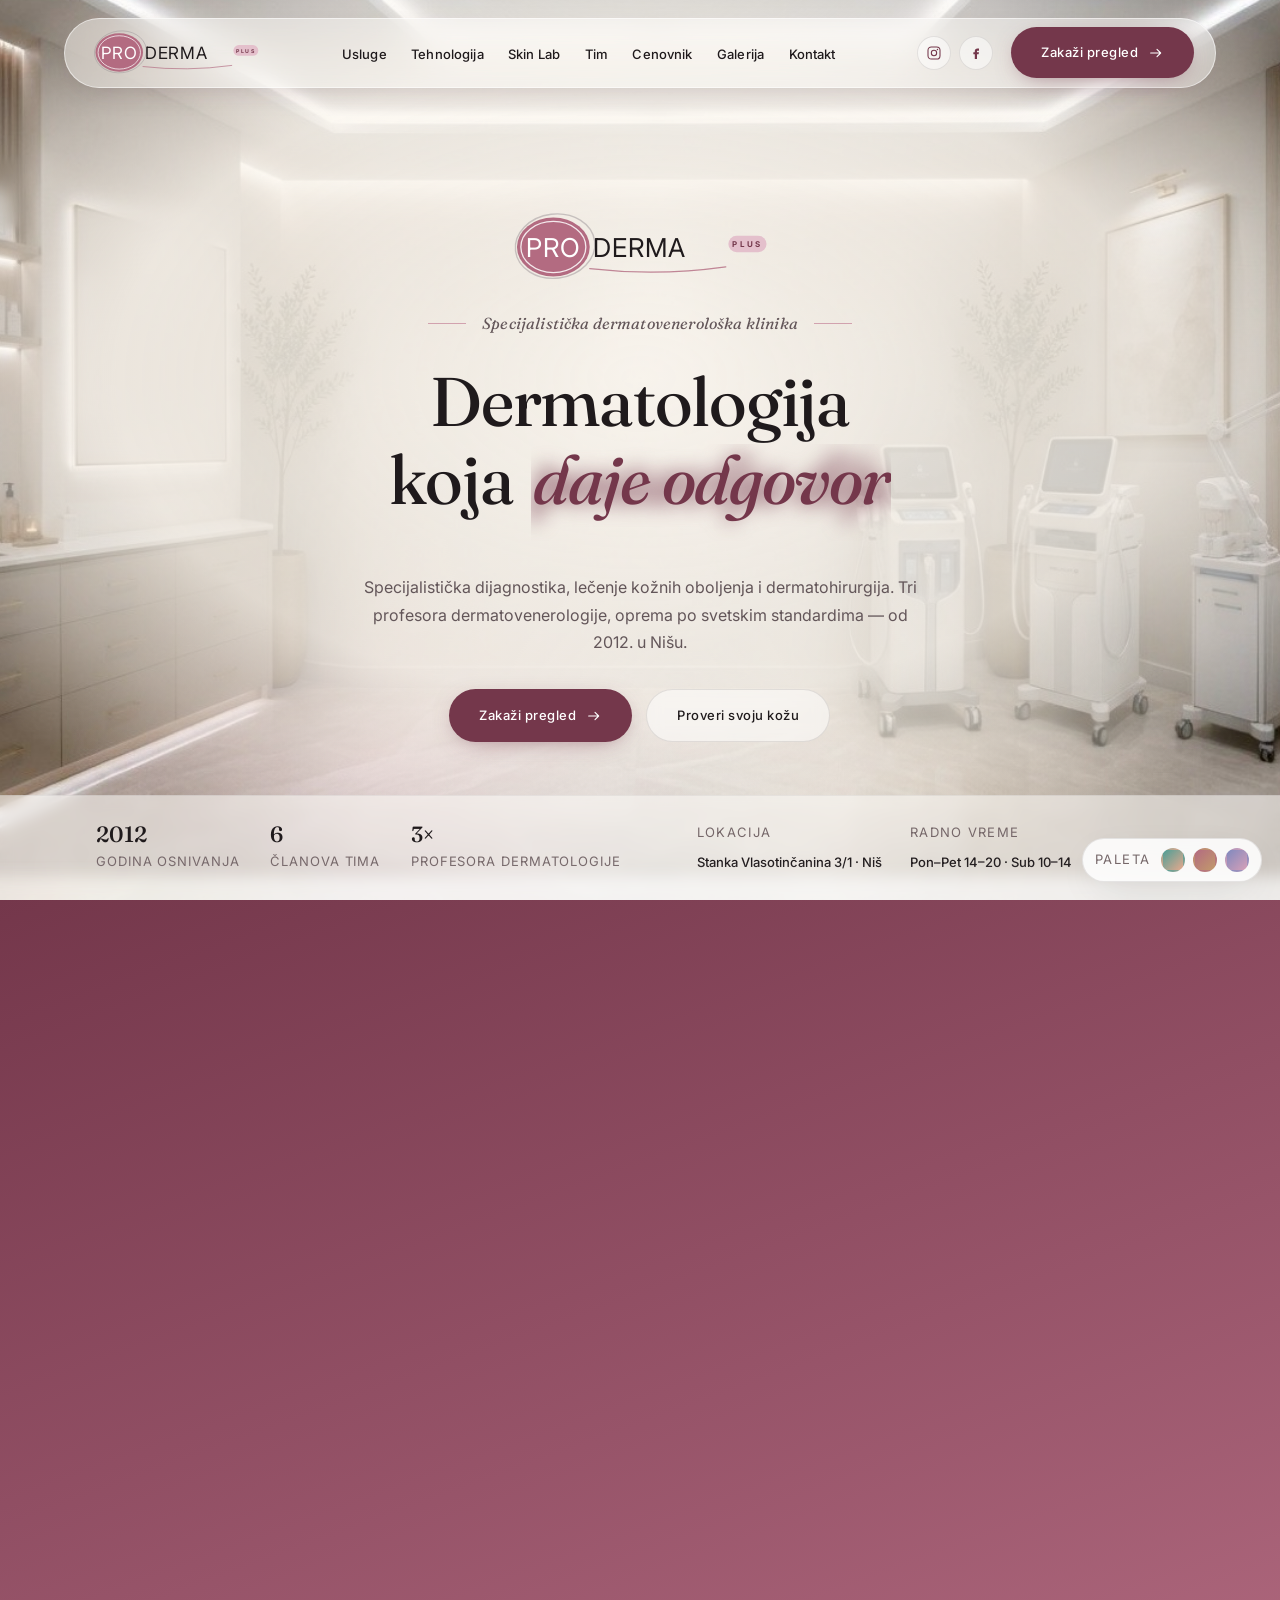
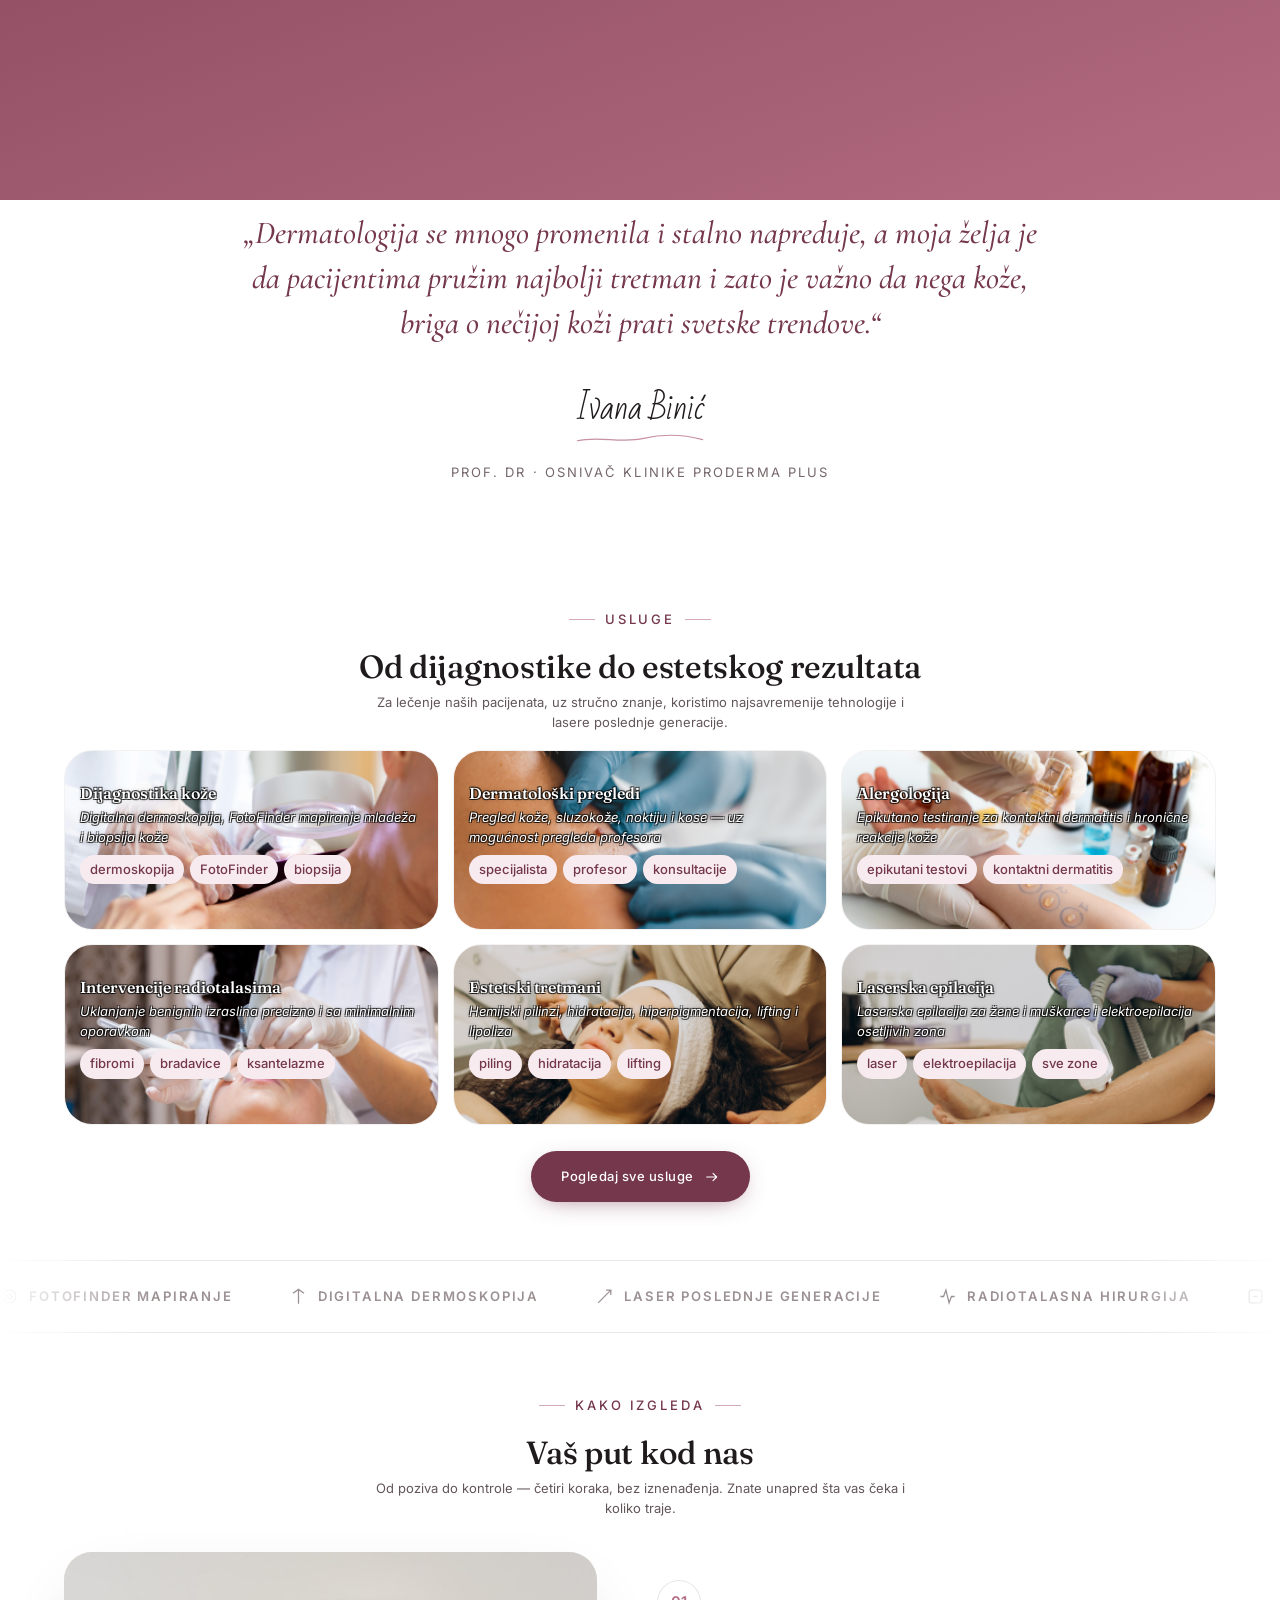
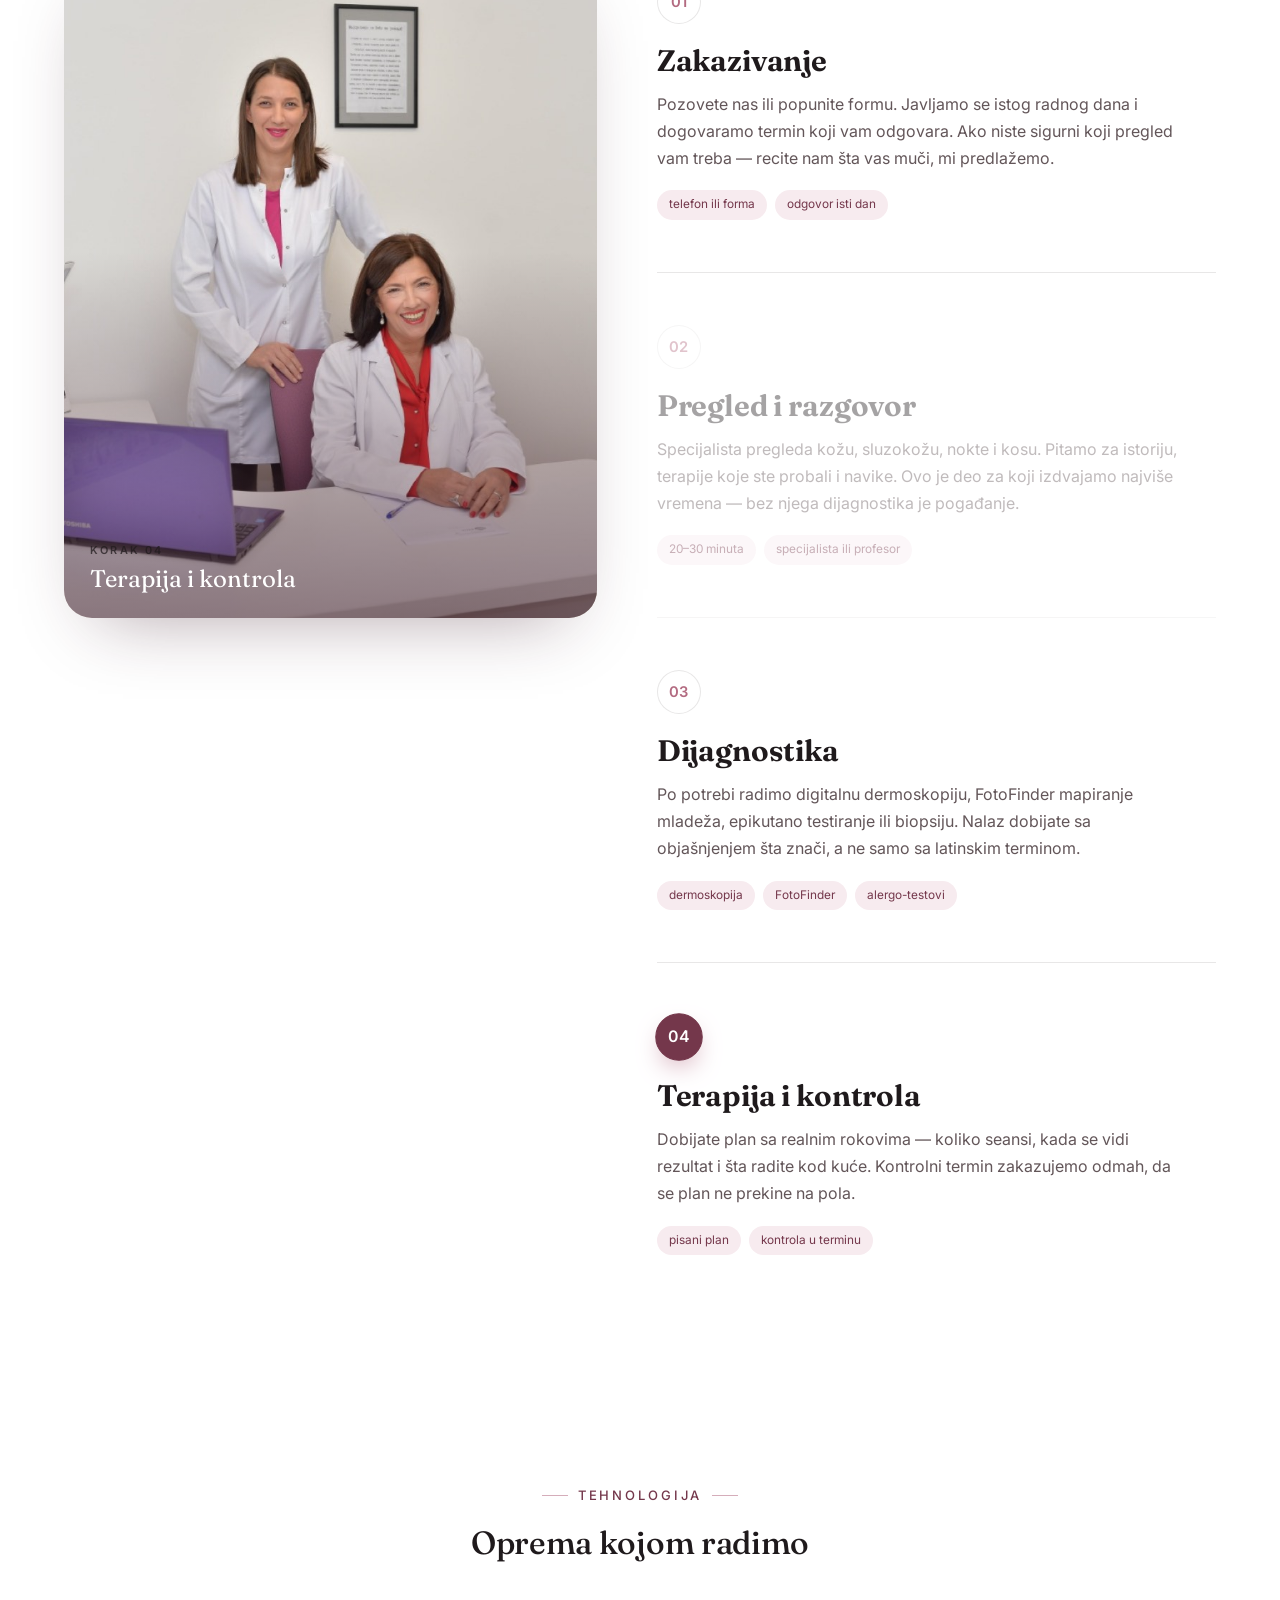
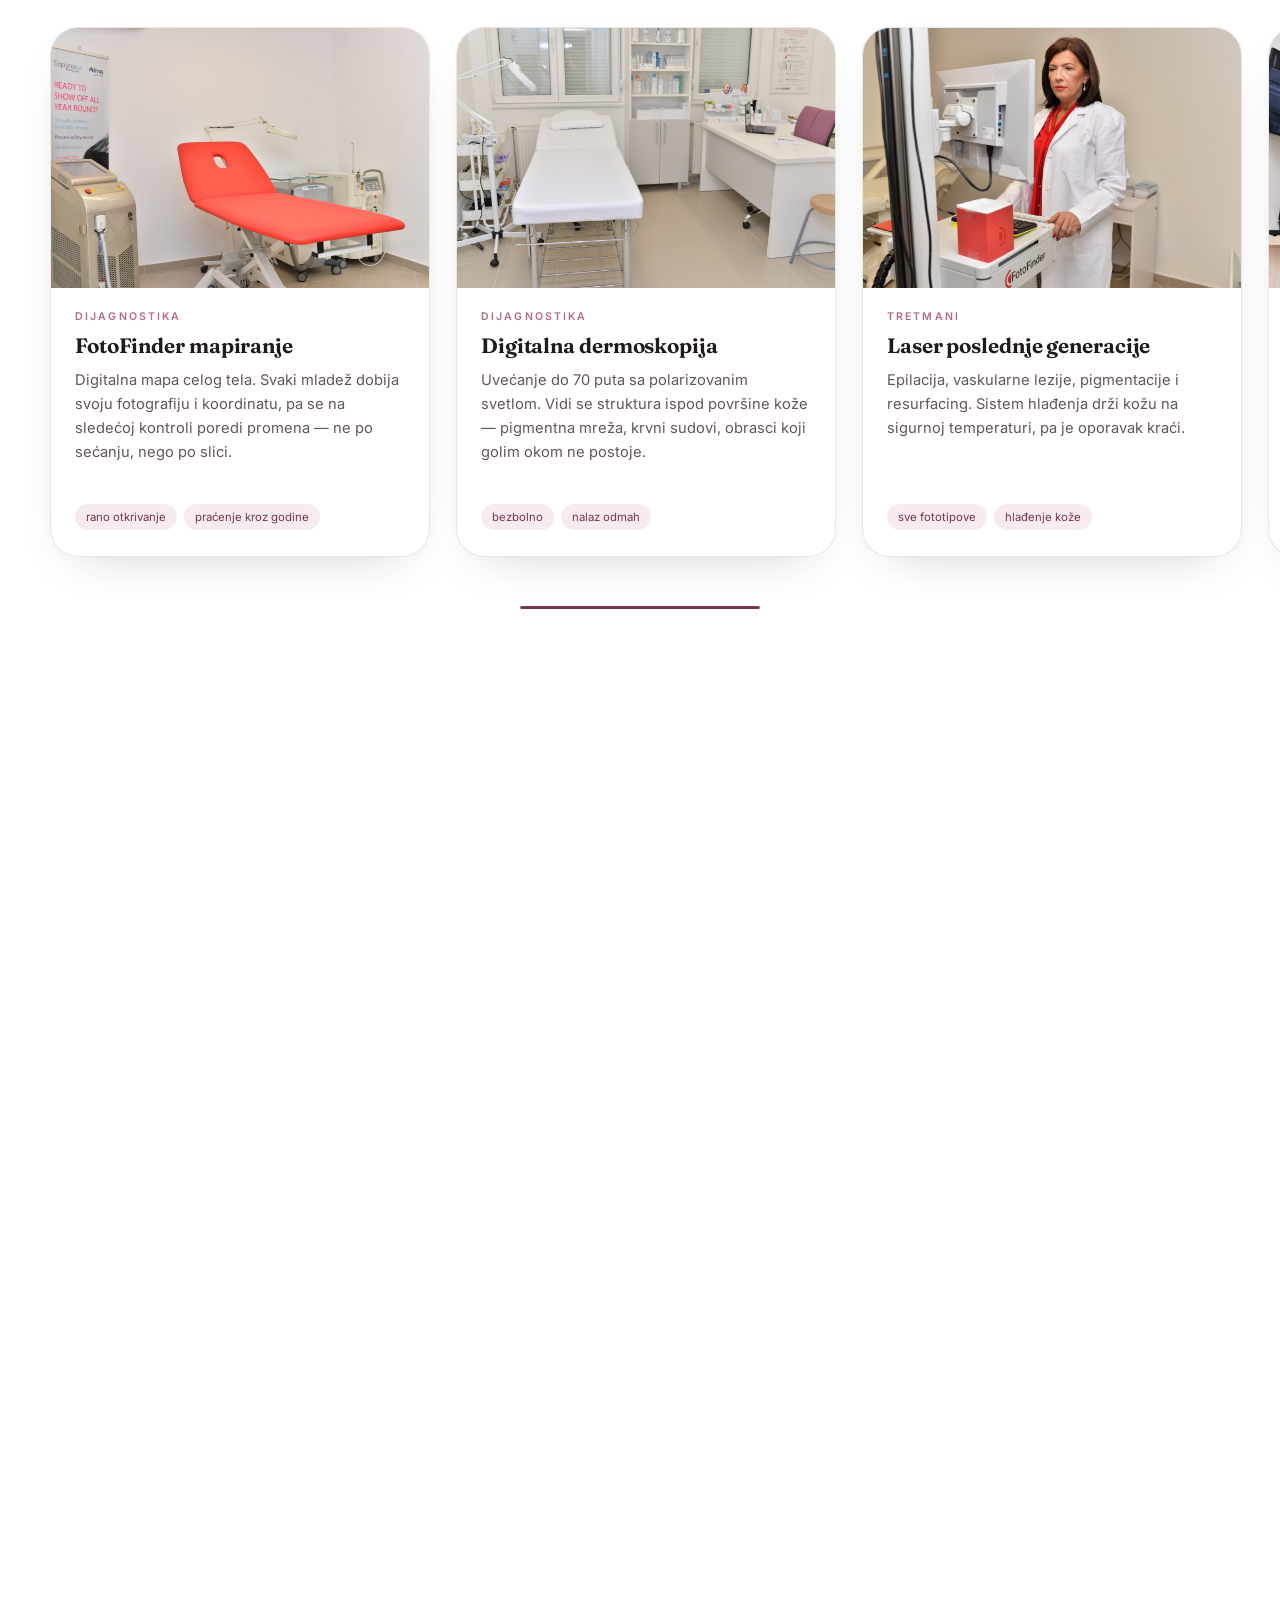
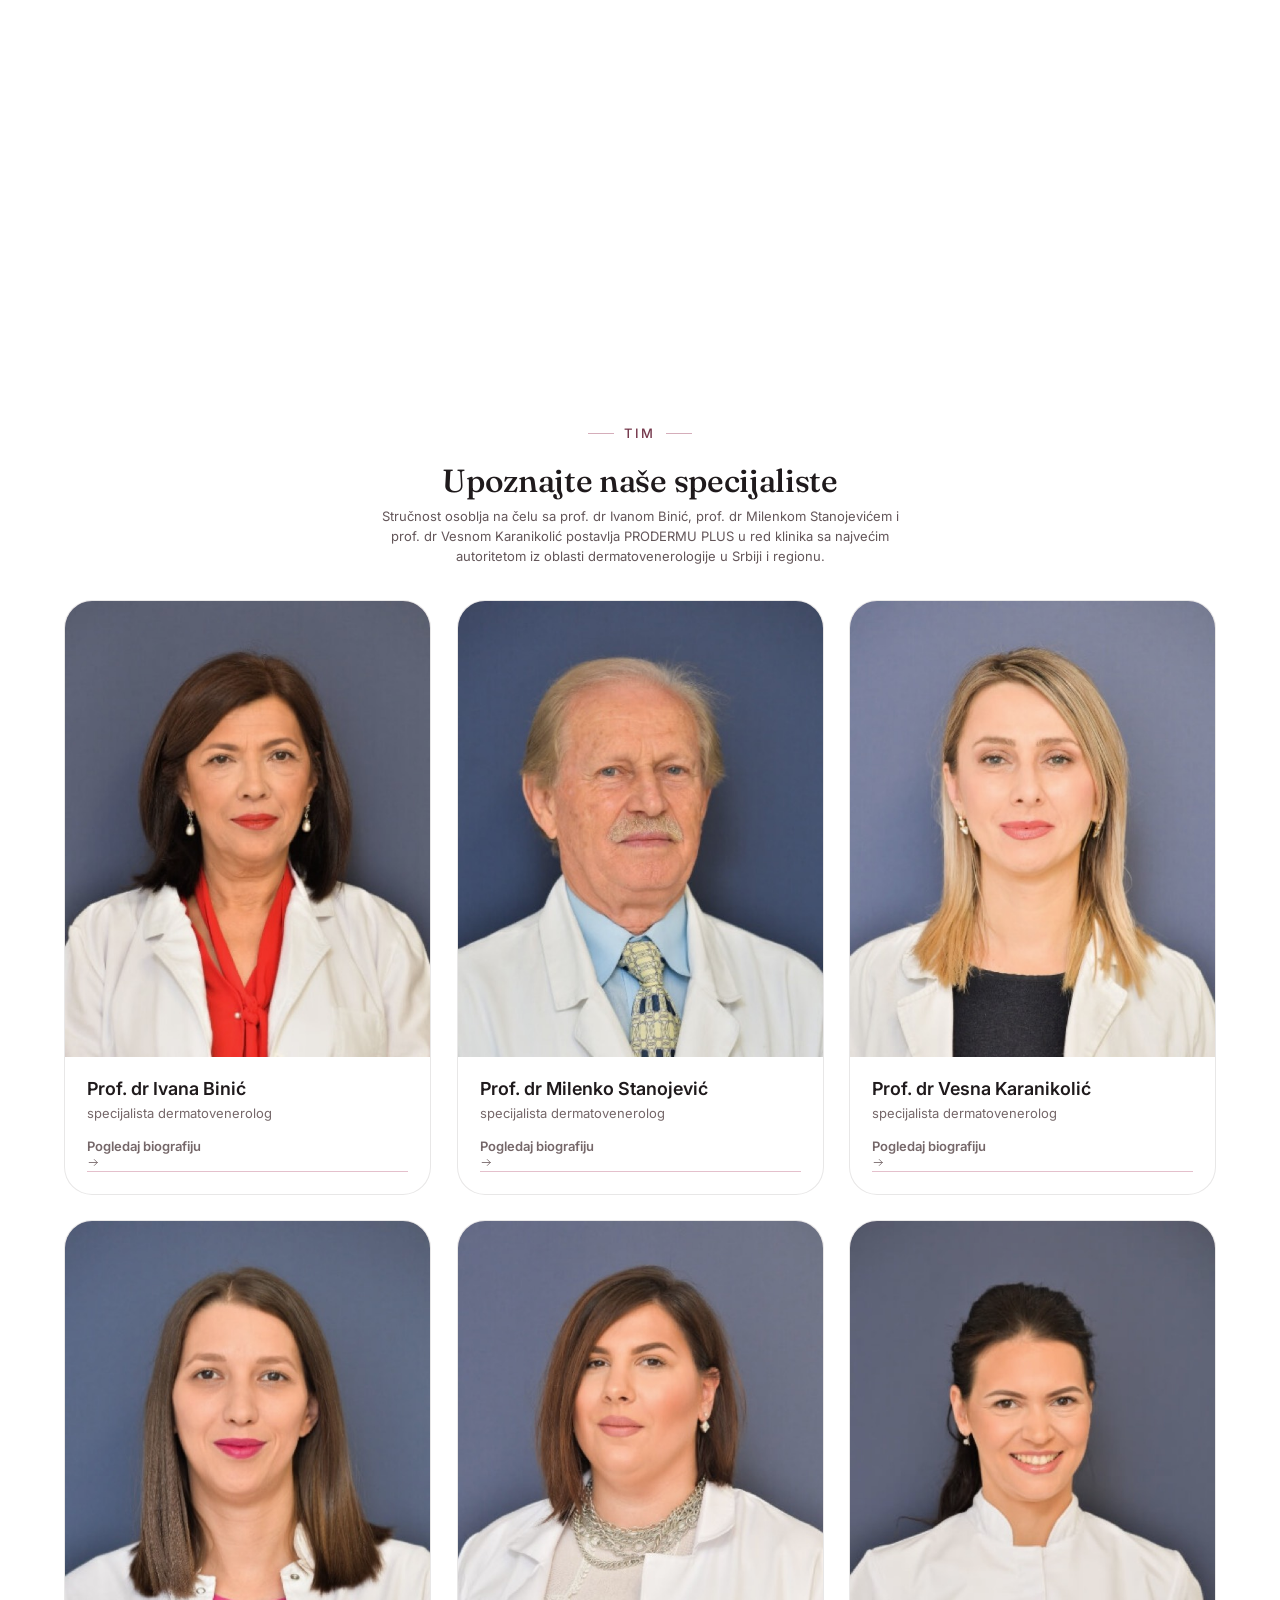
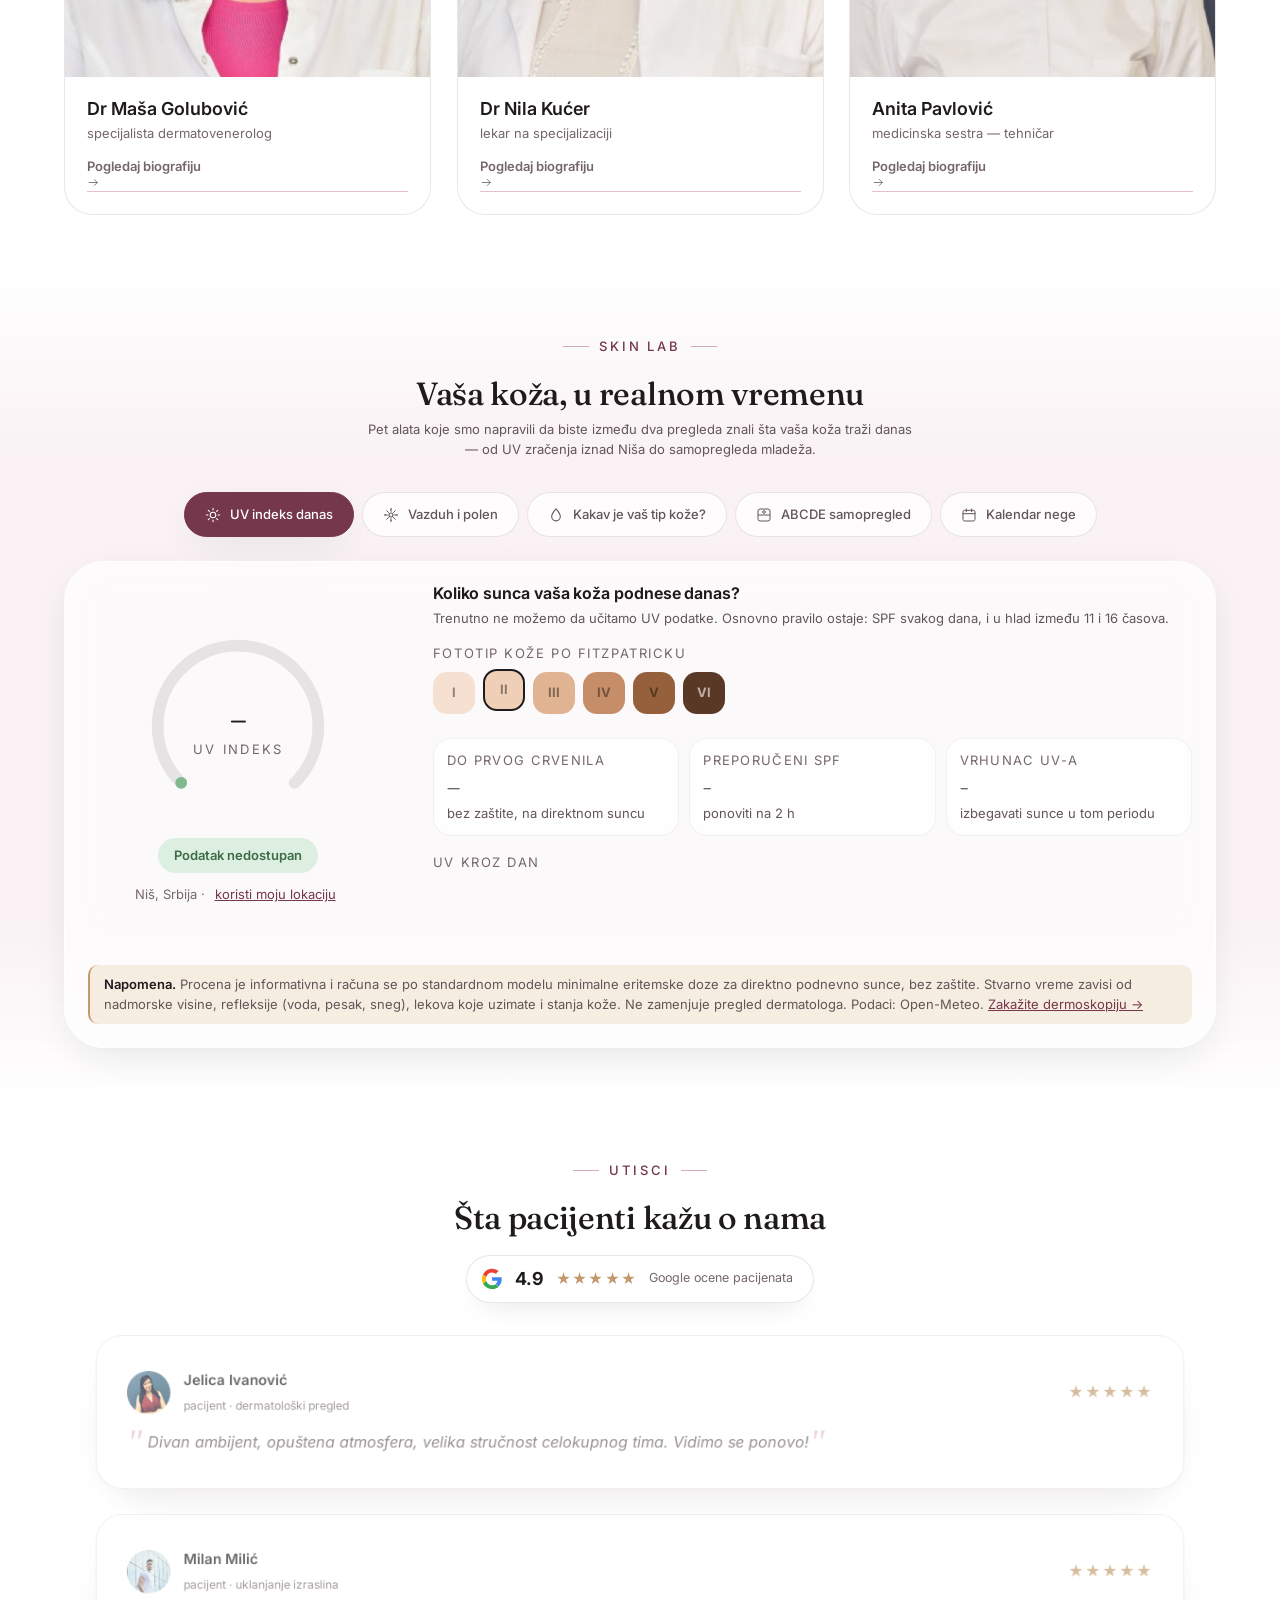
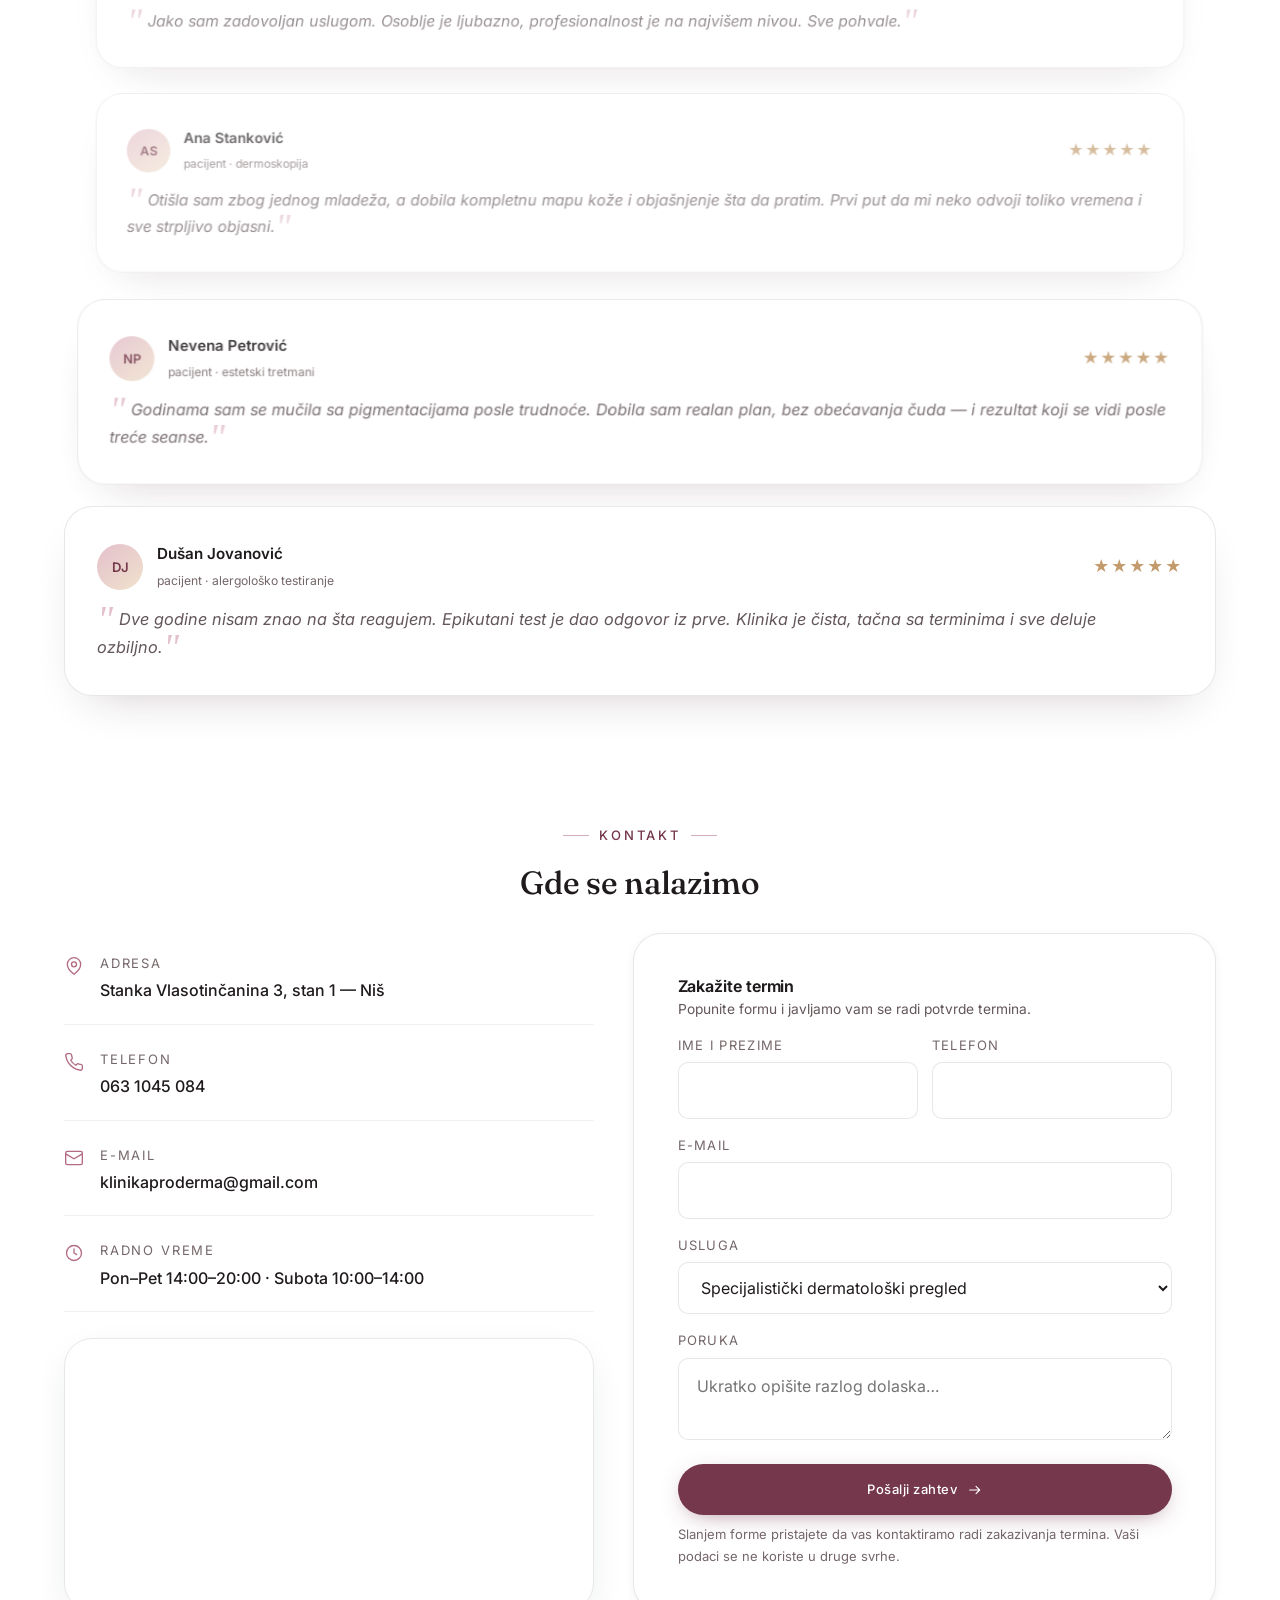
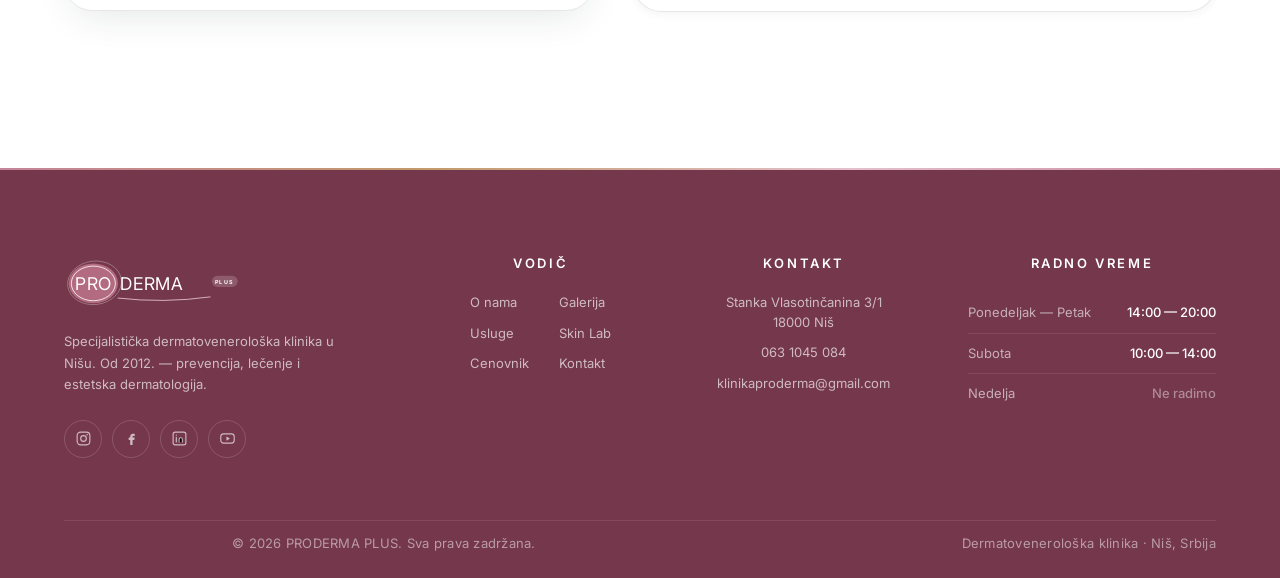
==== commit 5ecf1019: "mobilna verzija" ====
--- a/index.html
+++ b/index.html
@@ -158,17 +158,27 @@
 </header>
 
 <div class="mobile-menu" id="mobileMenu">
-  <a href="#o-nama">O nama</a>
-  <a href="#usluge">Usluge</a>
-  <a href="#tehnologija">Tehnologija</a>
-  <a href="#skin-lab">Skin Lab</a>
-  <a href="#tim">Tim</a>
-  <a href="galerija.html">Galerija</a>
-  <a href="cenovnik.html">Cenovnik</a>
-  <a href="#kontakt">Kontakt</a>
+  <div class="mm-top">
+    <a class="brand" href="/" aria-label="PRODERMA PLUS — početna">
+      <svg viewBox="0 0 300 92" role="img"><title>PRODERMA PLUS</title><use href="#logoFull"/></svg>
+    </a>
+    <button class="mm-close" id="mmClose" type="button" aria-label="Zatvori meni"></button>
+  </div>
+  <nav class="mm-links">
+    <a href="#o-nama">O nama</a>
+    <a href="#usluge">Usluge</a>
+    <a href="#tehnologija">Tehnologija</a>
+    <a href="#skin-lab">Skin Lab</a>
+    <a href="#tim">Tim</a>
+    <a href="galerija.html">Galerija</a>
+    <a href="cenovnik.html">Cenovnik</a>
+    <a href="#kontakt">Kontakt</a>
+  </nav>
   <div class="mm-foot">
-    <p><strong>063 1045 084</strong><br>klinikaproderma@gmail.com<br>Stanka Vlasotinčanina 3/1, Niš</p>
-    <a class="btn" href="tel:0631045084" style="margin-top:14px">Pozovite nas</a>
+    <div class="mm-contact">
+      <p><strong>063 1045 084</strong><br>klinikaproderma@gmail.com<br>Stanka Vlasotinčanina 3/1, Niš</p>
+    </div>
+    <a class="btn" href="tel:0631045084">Pozovite nas</a>
   </div>
 </div>
 
@@ -744,25 +754,28 @@
             <p class="uv-msg" id="uvMsg">Izaberite svoj fototip kože i dobićete procenu vremena do prvog crvenila,
             kao i preporučeni SPF za današnje uslove.</p>
 
-            <div class="pheno-label">Fototip kože po Fitzpatricku</div>
-            <div class="pheno" id="pheno" role="group" aria-label="Izbor fototipa kože">
-              <button data-t="1" title="I — vrlo svetla koža, uvek izgori, nikad ne potamni">I</button>
-              <button data-t="2" class="on" title="II — svetla koža, obično izgori, slabo potamni">II</button>
-              <button data-t="3" title="III — svetlo-smeđa koža, ponekad izgori, ravnomerno potamni">III</button>
-              <button data-t="4" title="IV — maslinasta koža, retko izgori, lako potamni">IV</button>
-              <button data-t="5" title="V — tamno-smeđa koža, vrlo retko izgori">V</button>
-              <button data-t="6" title="VI — tamna koža, praktično nikad ne izgori">VI</button>
-            </div>
-
-            <div class="uv-out">
-              <div class="uo"><span>Do prvog crvenila</span><b id="uvBurn">–</b><i>bez zaštite, na direktnom suncu</i></div>
-              <div class="uo"><span>Preporučeni SPF</span><b id="uvSpf">–</b><i id="uvSpfNote">ponoviti na 2 h</i></div>
-              <div class="uo"><span>Vrhunac UV-a</span><b id="uvPeak">–</b><i>izbegavati sunce u tom periodu</i></div>
-            </div>
-
-            <div class="uv-chart">
-              <div class="uc-t">UV kroz dan</div>
-              <div class="uv-bars" id="uvBars"></div>
+            <button type="button" class="lab-more-toggle" data-labmore-toggle aria-expanded="false">Detaljnije</button>
+            <div class="lab-more" data-labmore>
+              <div class="pheno-label">Fototip kože po Fitzpatricku</div>
+              <div class="pheno" id="pheno" role="group" aria-label="Izbor fototipa kože">
+                <button data-t="1" title="I — vrlo svetla koža, uvek izgori, nikad ne potamni">I</button>
+                <button data-t="2" class="on" title="II — svetla koža, obično izgori, slabo potamni">II</button>
+                <button data-t="3" title="III — svetlo-smeđa koža, ponekad izgori, ravnomerno potamni">III</button>
+                <button data-t="4" title="IV — maslinasta koža, retko izgori, lako potamni">IV</button>
+                <button data-t="5" title="V — tamno-smeđa koža, vrlo retko izgori">V</button>
+                <button data-t="6" title="VI — tamna koža, praktično nikad ne izgori">VI</button>
+              </div>
+
+              <div class="uv-out">
+                <div class="uo"><span>Do prvog crvenila</span><b id="uvBurn">–</b><i>bez zaštite, na direktnom suncu</i></div>
+                <div class="uo"><span>Preporučeni SPF</span><b id="uvSpf">–</b><i id="uvSpfNote">ponoviti na 2 h</i></div>
+                <div class="uo"><span>Vrhunac UV-a</span><b id="uvPeak">–</b><i>izbegavati sunce u tom periodu</i></div>
+              </div>
+
+              <div class="uv-chart">
+                <div class="uc-t">UV kroz dan</div>
+                <div class="uv-bars" id="uvBars"></div>
+              </div>
             </div>
           </div>
         </div>
@@ -795,11 +808,14 @@
 
           <div>
             <h3>Alergeni u vazduhu</h3>
-            <p style="margin:8px 0 20px;font-size:.92rem">Koncentracije polena za Niš, u zrncima po kubnom metru.
-            Kod atopijskog dermatitisa, ekcema i kontaktne urtikarije visok polen se često vidi na koži
-            pre nego u nosu.</p>
-            <div class="pollen-list" id="pollenList">
-              <div class="pl-empty">Učitavanje…</div>
+            <button type="button" class="lab-more-toggle" data-labmore-toggle aria-expanded="false">Detaljnije</button>
+            <div class="lab-more" data-labmore>
+              <p style="margin:8px 0 20px;font-size:.92rem">Koncentracije polena za Niš, u zrncima po kubnom metru.
+              Kod atopijskog dermatitisa, ekcema i kontaktne urtikarije visok polen se često vidi na koži
+              pre nego u nosu.</p>
+              <div class="pollen-list" id="pollenList">
+                <div class="pl-empty">Učitavanje…</div>
+              </div>
             </div>
           </div>
         </div>
--- a/assets/css/style.css
+++ b/assets/css/style.css
@@ -136,6 +136,8 @@
   /* header je fixed — bez ovoga sidra iz menija završe ispod njega */
   scroll-padding-top: calc(var(--nav-h) + 24px);
   -webkit-text-size-adjust: 100%;
+  overflow-x: hidden; /* bez ovoga se overflow-x sa body-ja "prebacuje" na html (CSS overflow propagation) i mobilni safari/chrome i dalje dozvoljavaju horizontalni swipe iako body ima overflow-x:hidden */
+  width: 100%;
 }
 
 body {
@@ -146,6 +148,7 @@
   color: var(--ink-2);
   background: transparent; /* preliv živi u body::before, ispod svega */
   overflow-x: hidden;
+  width: 100%;
   -webkit-font-smoothing: antialiased;
   text-rendering: optimizeLegibility;
 }
@@ -533,24 +536,98 @@
   position: fixed;
   inset: 0;
   z-index: 950;
-  background: var(--paper);
-  padding: calc(var(--nav-h) + 40px) var(--pad) 40px;
+  background:
+    radial-gradient(120% 55% at 12% -8%, color-mix(in srgb, var(--glow-a) 32%, transparent) 0%, transparent 58%),
+    radial-gradient(95% 46% at 108% 10%, color-mix(in srgb, var(--glow-b) 28%, transparent) 0%, transparent 60%),
+    var(--paper);
+  padding: 0 0 26px;
   display: flex;
   flex-direction: column;
-  gap: 6px;
   transform: translateY(-100%);
   transition: transform .6s var(--ease-out);
   overflow-y: auto;
 }
 .mobile-menu.open { transform: translateY(0); }
-.mobile-menu a {
+
+/* Traka na vrhu menija: brend + dugme za zatvaranje, prikačena (sticky) da
+   ostane vidljiva i kad se lista linkova skroluje. Bez ovoga je gornji
+   deo menija bio prazan — i, gore od toga, dok je meni otvoren on svojim
+   z-indexom (950) potpuno prekriva pravi .burger (900), pa se meni tada
+   NIJE mogao zatvoriti tim dugmetom, samo klikom na neki link. */
+.mm-top {
+  position: sticky; top: 0; z-index: 2;
+  display: flex; align-items: center; justify-content: space-between;
+  padding: calc(env(safe-area-inset-top, 0px) + 14px) var(--pad) 14px;
+  background: var(--paper);
+}
+.mm-links { padding: clamp(10px, 3vh, 22px) var(--pad) 0; display: flex; flex-direction: column; }
+.mm-top .brand svg { height: 34px; width: auto; }
+.mm-close {
+  width: 44px; height: 44px; flex: 0 0 auto;
+  display: inline-flex; align-items: center; justify-content: center;
+  border-radius: 50%; border: 1px solid var(--line); background: rgba(255,255,255,.7);
+  position: relative;
+}
+.mm-close::before, .mm-close::after {
+  content: ""; position: absolute; left: 13px; top: 21px;
+  width: 18px; height: 1.5px; background: var(--ink);
+}
+.mm-close::before { transform: rotate(45deg); }
+.mm-close::after { transform: rotate(-45deg); }
+.mm-close:active { background: var(--brand-tint); }
+
+/* stavke menija */
+.mm-links > a {
+  display: flex;
+  align-items: center;
+  gap: 14px;
   font-family: var(--ff-display);
-  font-size: var(--fs-1);
+  font-size: clamp(1.22rem, 5.2vw, 1.7rem);
   color: var(--ink);
-  padding: 12px 0;
+  padding: 14px 2px;
   border-bottom: 1px solid var(--line-2);
-}
-.mobile-menu .mm-foot { margin-top: auto; padding-top: 32px; font-size: var(--fs-3); }
+  transition: color .3s, padding-left .35s var(--ease-out);
+}
+.mm-links > a::after {
+  content: "";
+  flex: 0 0 auto;
+  width: 8px; height: 8px;
+  margin-left: auto;
+  border-right: 1.5px solid var(--ink-3);
+  border-bottom: 1.5px solid var(--ink-3);
+  transform: rotate(-45deg);
+  opacity: .5;
+  transition: transform .35s var(--ease-out), opacity .3s;
+}
+.mm-links > a:active { color: var(--brand-deep); padding-left: 8px; }
+.mm-links > a:active::after { transform: rotate(-45deg) translate(2px, -2px); opacity: 1; }
+
+.mobile-menu .mm-foot { margin-top: auto; padding: 22px var(--pad) 0; }
+.mobile-menu .mm-foot .mm-contact {
+  background: rgba(255,255,255,.55);
+  border: 1px solid rgba(255,255,255,.8);
+  border-radius: var(--r-lg);
+  padding: 16px 18px;
+  font-size: var(--fs-3);
+  line-height: 1.7;
+  color: var(--ink-2);
+}
+.mobile-menu .mm-foot .mm-contact strong { font-size: 1rem; color: var(--ink); }
+/* .mm-foot .btn mora da nadjača opšte .mobile-menu a stilove iznad
+   (font, padding, border-bottom) — bez ove specifičnije klase dugme
+   nasleđuje veliki serif font i padding:12px 0, pa tekst seče ivice. */
+.mobile-menu .mm-foot a.btn {
+  display: flex;
+  width: 100%;
+  margin-top: 14px;
+  padding: 17px 24px;
+  font-family: var(--ff-body);
+  font-size: var(--fs-2);
+  font-weight: 500;
+  letter-spacing: .03em;
+  color: #fff;
+  border-bottom: 0;
+}
 
 /* ---------- 9. HERO — centriran editorial, foto preko ivica, latice ----- */
 
@@ -864,6 +941,15 @@
   .hero-strip-in { flex-direction: column; align-items: flex-start; }
   .hs-info { display: none; }
   .hs-stats { padding-bottom: 42px; }
+  /* Na uskim telefonima 3 kolone (2012 / Članova tima / Profesora
+     dermatologije) sa nowrap oznakama ne staju u red — treća se nemo
+     seče na desnoj ivici jer je html/body overflow-x:hidden sakriva bez
+     mogućnosti skrola do nje. Etikete smeju da pređu u 2 reda, razmak
+     i brojka se stežu. */
+  .hs-stats { gap: clamp(10px, 4vw, 20px); }
+  .hs-stats .hm { flex: 1 1 0; min-width: 0; }
+  .hs-stats .hm b { font-size: 19px; }
+  .hs-stats .hm span { white-space: normal; line-height: 1.25; }
 }
 
 /* hero vizual — slojevita kartica sa slajderom */
@@ -1008,6 +1094,34 @@
 .lab-tabs button svg { width: 16px; height: 16px; }
 .lab-tabs button:hover { border-color: var(--brand-soft); color: var(--ink); }
 .lab-tabs button.on { background: var(--brand-deep); color: #fff; border-color: var(--brand-deep); box-shadow: var(--shadow-md); }
+
+/* Na mobilnom svaka etiketa ("Kakav je vaš tip kože?"...) je preširoka da
+   stane dve u red, pa flex-wrap slaže 5 punih pilula jednu ispod druge —
+   deluje sirovo, kao gola lista dugmadi. Umesto toga: kompaktna
+   horizontalna traka sa skrolom, isti obrazac kao .tech-track/.eq-track
+   na ostatku sajta, sa manjim pilulama i sažetijim tekstom. */
+@media (max-width: 640px) {
+  .lab-tabs {
+    flex-wrap: nowrap;
+    justify-content: flex-start;
+    gap: 9px;
+    margin-inline: calc(var(--pad) * -1);
+    padding-inline: var(--pad);
+    padding-bottom: 4px;
+    overflow-x: auto;
+    scroll-snap-type: x proximity;
+    -webkit-overflow-scrolling: touch;
+    -ms-overflow-style: none; scrollbar-width: none;
+  }
+  .lab-tabs::-webkit-scrollbar { display: none; }
+  .lab-tabs button {
+    flex: 0 0 auto;
+    scroll-snap-align: start;
+    padding: 10px 16px;
+    font-size: .78rem;
+    white-space: nowrap;
+  }
+}
 
 .lab-card {
   background: rgba(255,255,255,.72);
@@ -1255,8 +1369,9 @@
   filter: blur(4px);
 }
 
-/* ---- Tekstualni panel — preko cele fotografije, blago zamućenje stalno
-   prisutno (kao ranije), tekst prilepljen za dno preko flex rasporeda ---- */
+/* ---- Tekstualni panel — preko cele fotografije. Van hovera bez ikakvog
+   zamućenja/pozadine (slika potpuno čista), tekst prilepljen za dno preko
+   flex rasporeda; na hover se pojavljuje staklena pozadina. ---- */
 .sr-panel {
   position: absolute;
   inset: 0;
@@ -1264,9 +1379,9 @@
   display: flex;
   flex-direction: column;
   justify-content: flex-end;
-  background: color-mix(in srgb, var(--ivory) 3%, transparent);
-  backdrop-filter: blur(1.5px) saturate(1.2);
-  -webkit-backdrop-filter: blur(1.5px) saturate(1.2);
+  background: transparent;
+  backdrop-filter: none;
+  -webkit-backdrop-filter: none;
   transition: background .5s var(--ease), backdrop-filter .5s var(--ease);
 }
 .svc-row:hover .sr-panel, .svc-row:focus-within .sr-panel {
@@ -2629,9 +2744,11 @@
 .rs-av img{width:100%;height:100%;object-fit:cover}
 .rs-name b{display:block; font-size:.95rem; color:var(--ink,#3B2A30)}
 .rs-name em{font-style:normal; font-size:.76rem; color:var(--ink-3,#9C8A90)}
-.rs-stars{margin-left:auto; color:var(--accent); letter-spacing:.12em; font-size:.95rem}
-.rs-card p{font-size:1.02rem; line-height:1.68; color:var(--ink-2,#6C5A60)}
-.rs-card p::before{content:'“'; font-family:var(--f-display,serif); font-size:2.4rem;
+.rs-stars{margin-left:auto; color:var(--accent); letter-spacing:.12em; font-size:.99rem}
+.rs-card p{font-size:1.02rem; font-style: italic; line-height:1.68; color:var(--ink-2,#6C5A60);}
+.rs-card p::before{content:'"'; font-family:var(--f-display,serif); font-size:2.4rem;
+  color:var(--brand-soft); line-height:0; margin-right:6px; vertical-align:-.18em}
+.rs-card p::after{content:'"'; font-family:var(--f-display,serif); font-size:2.4rem;
   color:var(--brand-soft); line-height:0; margin-right:6px; vertical-align:-.18em}
 
 /* Google badge */
@@ -2681,7 +2798,15 @@
 .mcta .m-call{background:var(--surface,#fff); color:var(--brand-deep); border:1px solid var(--line,#E7DCD6)}
 .mcta .m-book{background:var(--brand-deep); color:#fff}
 .mcta svg{width:18px;height:18px;fill:currentColor}
-@media (max-width:760px){ .mcta{display:flex} }
+@media (max-width:760px){
+  .mcta{display:flex}
+  /* .call-fab i .pal-switch su fiksni u istim uglovima (bottom-left/bottom-right)
+     u kojima sada živi .mcta traka — bez ovoga se poziv-dugme i switcher paleta
+     trajno preklapaju sa "Pozovi"/"Zakaži pregled" dugmadima na mobilnom.
+     .mcta već pokriva poziv, pa .call-fab postaje suvišan čim se pojavi. */
+  body:has(.mcta) .call-fab{display:none !important}
+  body:has(.mcta) .pal-switch{display:none !important}
+}
 
 /* ---------- 10. KURSOR SA KONTEKSTOM ------------------------------------ */
 .cursor-dot.has-label{
@@ -3156,6 +3281,524 @@
 .hero h1 .rot-w{width:100%; text-align:center}
 
 /* najduža varijanta ("postavlja dijagnozu") je kroz min-content diktirala
-   širinu .rot bez obzira na zadatu width -> ćelija mora da sme da se skupi */
+   širinu .rot bez obzira na zadatu width -> ćelija mora da sme da se skupi.
+   padding-bottom na .rot-w ostavlja mesta za repove slova (g, j, p, q, y) —
+   bez njega ih .rot-w svojim overflow:hidden odseca odozdo. */
 .hero h1 .ln > span.rot{overflow:hidden; padding-bottom:.14em}
-.hero h1 .rot-w{min-width:0 !important; overflow:hidden}
+.hero h1 .rot-w{min-width:0 !important; overflow:hidden; padding-bottom:.22em}
+
+/* ---------- 5. H1 na uskim telefonima: red 2 ume da "iscuri" van ekrana ----
+   Red 2 ("koja " + rotirajuća reč) je white-space:nowrap — potrebno mu je
+   da najduža varijanta ("postavlja dijagnozu") stane u jedan red. Na
+   telefonima donja granica fonta (2.3rem) je preširoka za tu reč, pa se
+   .ln (koji ima overflow:hidden, centriran) odseca podjednako sa obe
+   strane — vidljiv je samo srednji deo teksta, prva i poslednja slova
+   nestaju van ekrana. Ispravka: dodatni, uži font-size opseg na mobilnom. */
+@media (max-width:760px){
+  .hero h1{ font-size: clamp(1.32rem, 6.6vw, 2.3rem); }
+}
+
+/* ---------- 26. USLUGE NA MOBILNOM — kartice ne kopiraju desktop -------
+   Desktop: kvadratna slika sa tekstom preko nje, otkriva se na hover.
+   Na dodir nema hovera, pa je ceo tekst STALNO vidljiv preko fiksne
+   visine kartice (aspect-ratio + min-height) — na prvoj kartici naslov
+   fizički ne staje i seče se o gornju ivicu (justify-content:flex-end
+   gura sadržaj nagore van okvira). Rešenje nije "stisni font dok stane",
+   nego druga kartica za mobilni: slika gore u prirodnoj visini, tekst
+   ispod na punoj, mirnoj podlozi — bez apsolutnog pozicioniranja.
+   Tagovi se izbacuju (nepotrebni na malom ekranu), a dodirom kartica
+   otkriva opis + dugme "Pogledaj cenu" (isti 0fr→1fr fazon kao kod
+   .tm-bio biografija u sekciji Tim) — tek drugi dodir na dugme vodi
+   na cenovnik, prvi samo pokazuje više. */
+@media (max-width: 640px) {
+  #usluge .svc-row {
+    aspect-ratio: auto !important;
+    height: auto !important;
+    min-height: 0 !important;
+    display: flex !important;
+    flex-direction: column !important;
+    background: var(--paper);
+    transition: transform .15s ease, box-shadow .3s ease, border-color .3s ease;
+  }
+  #usluge .svc-row:active { transform: scale(.985); }
+
+  /* neutrališe desktop hover-fazone (slika, panel, telo) — na dodiru
+     ne postoji pravi hover i ume da ostane "zaglavljen" posle tapa */
+  #usluge .svc-row:hover, #usluge .svc-row:focus-within {
+    transform: none !important;
+    box-shadow: none !important;
+  }
+  #usluge .svc-row:hover .sr-media img, #usluge .svc-row:focus-within .sr-media img {
+    transform: none !important;
+    filter: none !important;
+  }
+  #usluge .svc-row:hover .sr-panel, #usluge .svc-row:focus-within .sr-panel {
+    background: transparent !important;
+    backdrop-filter: none !important;
+    -webkit-backdrop-filter: none !important;
+  }
+  #usluge .svc-row:hover .sr-body, #usluge .svc-row:focus-within .sr-body {
+    transform: none !important;
+  }
+
+  /* slika: prirodna visina umesto position:absolute preko cele kartice */
+  #usluge .sr-media {
+    position: relative !important;
+    inset: auto !important;
+    aspect-ratio: 16 / 10;
+    flex: none;
+  }
+
+  /* panel prestaje da bude apsolutni sloj preko slike — postaje običan
+     blok ispod nje, na neprozirnoj podlozi kartice. U markupu .sr-cta
+     dolazi PRE .sr-body (na desktopu je bilo svejedno, oba su bila
+     apsolutno pozicionirana) — na mobilnom bi to dugme gurnulo iznad
+     naslova; flex + order ga vraća na kraj, posle opisa, bez diranja HTML-a. */
+  #usluge .sr-panel {
+    position: static !important;
+    inset: auto !important;
+    display: flex !important;
+    flex-direction: column !important;
+    background: transparent !important;
+    backdrop-filter: none !important;
+    -webkit-backdrop-filter: none !important;
+    /* padding živi ovde (ne na .sr-body) da bi i .sr-cta, kao sused
+       .sr-body-a ne kao njegovo dete, nasledio isto levo/desno uvlačenje
+       i dobio razmak od donje ivice kartice kad je aktivan */
+    padding: 0 var(--sr-pad-x) var(--sr-pad-y) var(--sr-pad-x) !important;
+  }
+  #usluge .sr-body { order: 1; }
+  #usluge .sr-cta { order: 2; }
+
+  #usluge .sr-body {
+    position: relative;
+    padding: 14px 30px 0 0 !important;
+    transform: none !important;
+  }
+  /* kružić sa strelicom = naznaka "dodirni za više", isti motiv kao
+     strelice u mobilnom meniju (.mm-links > a::after). Pozicionirano
+     relativno na .sr-body, koje sada počinje na levoj/desnoj ivici
+     panela (padding je prebačen na .sr-panel), pa je right:0 tačno. */
+  #usluge .sr-body::before {
+    content: "";
+    position: absolute;
+    top: 14px; right: 0;
+    width: 26px; height: 26px;
+    border-radius: 50%;
+    background: var(--brand-tint);
+    transition: background .3s var(--ease-out);
+  }
+  #usluge .sr-body::after {
+    content: "";
+    position: absolute;
+    top: 23px; right: 9px;
+    width: 7px; height: 7px;
+    border-right: 1.5px solid var(--brand-deep);
+    border-bottom: 1.5px solid var(--brand-deep);
+    transform: rotate(45deg);
+    transition: transform .35s var(--ease-out);
+  }
+  #usluge .svc-row.active .sr-body::before { background: var(--brand-deep); }
+  #usluge .svc-row.active .sr-body::after {
+    border-color: #fff;
+    transform: rotate(225deg) translate(1px, 1px);
+  }
+
+  #usluge .sr-t {
+    color: var(--ink);
+    text-shadow: none;
+    font-size: var(--fs-2);
+    line-height: 1.3;
+  }
+
+  /* opis: skupljen na 0 visine dok kartica nije .active. Napomena: pravi
+     grid-template-rows:0fr->1fr fazon (kao kod .tm-bio) ovde ne radi jer
+     je .sr-d sam tekstualni čvor bez unutrašnjeg wrappera — anonimna
+     grid stavka zadržava min-content visinu i ignoriše 0fr. Umesto toga
+     max-height sa dovoljno velikim gornjim limitom za ova kratka 1-2
+     reda opisa. */
+  #usluge .sr-d {
+    display: block;
+    max-height: 0;
+    overflow: hidden;
+    margin-top: 0;
+    color: var(--ink-2);
+    text-shadow: none;
+    font-style: normal;
+    transition: max-height .4s var(--ease-out), margin-top .4s var(--ease-out);
+  }
+  #usluge .svc-row.active .sr-d {
+    max-height: 100px;
+    margin-top: 8px;
+  }
+
+  /* tagovi nisu potrebni na mobilnom — previše sitnog teksta za mali ekran */
+  #usluge .sr-tags { display: none !important; }
+
+  /* dugme se više ne "lebdi" preko slike — leži u toku teksta, skupljeno
+     dok kartica nije aktivna, sa punom veličinom dodirne mete kad se otvori */
+  #usluge .sr-cta {
+    position: static !important;
+    inset: auto !important;
+    transform: none !important;
+    max-height: 0 !important;
+    margin-top: 0 !important;
+    padding: 0 !important;
+    opacity: 0 !important;
+    pointer-events: none !important;
+    overflow: hidden !important;
+    transition: opacity .3s var(--ease-out), max-height .4s var(--ease-out),
+      margin-top .4s var(--ease-out), padding .3s var(--ease-out) !important;
+  }
+  #usluge .svc-row.active .sr-cta {
+    opacity: 1 !important;
+    max-height: 60px !important;
+    margin-top: 14px !important;
+    padding: 12px 18px !important;
+    pointer-events: auto !important;
+  }
+}
+
+
+/* ==========================================================================
+   RUNDA 4 — mobilni: horizontalni skrol umesto vertikalnog nizanja,
+   sadržaj sakriven dok se ne klikne na strelicu (manje "isečen desktop",
+   više svoj fazon za dodir)
+   ========================================================================== */
+
+/* ---------- USLUGE: kartice u red, skrol levo-desno ---------------------- */
+@media (max-width: 640px) {
+  #usluge .svc-list {
+    display: flex !important;
+    flex-wrap: nowrap !important;
+    overflow-x: auto;
+    scroll-snap-type: x mandatory;
+    -webkit-overflow-scrolling: touch;
+    gap: 16px !important;
+    padding: 4px 4px 20px !important;
+    -ms-overflow-style: none; scrollbar-width: none;
+    -webkit-mask-image: linear-gradient(90deg, #000 90%, transparent 100%);
+            mask-image: linear-gradient(90deg, #000 90%, transparent 100%);
+  }
+  #usluge .svc-list::-webkit-scrollbar { display: none; }
+  #usluge .svc-row {
+    flex: 0 0 80vw;
+    scroll-snap-align: center;
+  }
+}
+
+/* ---------- O NAMA: tabovi -> accordion sa strelicom --------------------- */
+@media (max-width: 760px) {
+  .about-copy { display: flex; flex-direction: column; }
+  .about-copy > h2 { order: -3; }
+  .about-copy > p { order: -3; }
+  .about-tabs { display: contents; }
+  .about-tabs button[data-atab="0"] { order: 0; }
+  .about-copy > .about-panel[data-apanel="0"] { order: 1; }
+  .about-tabs button[data-atab="1"] { order: 2; }
+  .about-copy > .about-panel[data-apanel="1"] { order: 3; }
+  .about-tabs button[data-atab="2"] { order: 4; }
+  .about-copy > .about-panel[data-apanel="2"] { order: 5; }
+  .about-copy > div:last-child { order: 6; flex-wrap: nowrap !important; gap: 10px !important; }
+  .about-copy > div:last-child > a.btn {
+    flex: 1 1 0; justify-content: center; text-align: center; padding-inline: 8px;
+    white-space: nowrap;
+  }
+
+  .about-tabs button {
+    display: flex; align-items: center; justify-content: space-between;
+    width: 100%; margin-right: 0; padding: 16px 2px;
+    font-size: 1rem; text-align: left;
+  }
+  .about-tabs button::after {
+    content: ""; flex: 0 0 auto; width: 8px; height: 8px; margin-left: 12px;
+    border-right: 1.5px solid var(--ink-3); border-bottom: 1.5px solid var(--ink-3);
+    transform: rotate(45deg);
+    transition: transform .35s var(--ease-out), border-color .3s;
+  }
+  .about-tabs button.on::after { border-color: var(--brand-deep); transform: rotate(225deg); }
+
+  .about-panel {
+    display: block !important;
+    max-height: 0; overflow: hidden; animation: none !important;
+    transition: max-height .5s var(--ease-out);
+  }
+  .about-panel.on { max-height: 900px; }
+}
+
+/* ---------- VAŠ PUT KOD NAS: 4 kartice u redu, skrol levo-desno --------- */
+@media (max-width: 939px) {
+  #put .jr-steps {
+    display: flex; flex-wrap: nowrap; gap: 16px;
+    overflow-x: auto; scroll-snap-type: x mandatory;
+    -webkit-overflow-scrolling: touch;
+    padding: 4px 4px 22px;
+    -ms-overflow-style: none; scrollbar-width: none;
+    -webkit-mask-image: linear-gradient(90deg, #000 90%, transparent 100%);
+            mask-image: linear-gradient(90deg, #000 90%, transparent 100%);
+  }
+  #put .jr-steps::-webkit-scrollbar { display: none; }
+  #put .jr-step {
+    flex: 0 0 82vw;
+    scroll-snap-align: center;
+    display: flex; flex-direction: column;
+    border: 1px solid var(--line, #E7DCD6);
+    border-radius: var(--r-lg, 18px);
+    background: var(--surface, #fff);
+    box-shadow: 0 18px 46px -30px rgba(60,25,38,.34);
+    padding: 0 0 24px; margin: 0;
+    overflow: hidden;
+    /* neutrališe staru "reflektor" logiku (opacity .4 dok korak nije
+       "on" pri vertikalnom skrolu) — na horizontalnoj kartici svaki
+       korak mora biti čitljiv čim se pojavi, ne tek kad ga JS upali */
+    opacity: 1 !important;
+  }
+  #put .jr-step:first-child, #put .jr-step:last-child { padding-top: 0; border-bottom: 0; }
+  #put .jr-step { cursor: pointer; }
+  #put .jr-mob { order: -1; margin: 0; border-radius: 0; aspect-ratio: 4/3; }
+  #put .jr-num { margin: 18px 22px 0; }
+
+  /* naslov + strelica u istom redu — razmak od ivice dolazi iz
+     margin-inline na h3, isto kao razmak teksta */
+  #put .jr-step h3 {
+    margin-inline: 22px;
+    display: flex; align-items: center; justify-content: space-between; gap: 12px;
+  }
+  #put .jr-step h3::after {
+    content: ""; flex: 0 0 auto; width: 9px; height: 9px;
+    border-right: 1.5px solid var(--brand-deep);
+    border-bottom: 1.5px solid var(--brand-deep);
+    transform: rotate(45deg);
+    transition: transform .35s var(--ease-out);
+  }
+  #put .jr-step.active h3::after { transform: rotate(225deg); }
+
+  /* opis i meta tagovi uvučeni dok se ne klikne na karticu */
+  #put .jr-step p {
+    margin: 0 22px !important; max-width: none;
+    max-height: 0; overflow: hidden; opacity: 0;
+    transition: max-height .4s var(--ease-out), opacity .3s ease, margin-top .3s ease;
+  }
+  #put .jr-step.active p { max-height: 260px; opacity: 1; margin-top: 10px !important; }
+  #put .jr-meta {
+    margin: 0 22px !important;
+    max-height: 0; overflow: hidden; opacity: 0;
+    transition: max-height .35s var(--ease-out), opacity .3s ease, margin-top .3s ease;
+  }
+  #put .jr-step.active .jr-meta { max-height: 100px; opacity: 1; margin-top: 18px !important; }
+}
+
+/* ---------- TEHNOLOGIJA: opis iza strelice -------------------------------- */
+@media (max-width: 939px) {
+  .tech-card { cursor: pointer; }
+  .tech-body { position: relative; padding-right: 40px !important; }
+  /* poravnato sa .tech-k redom (kategorija, npr. "DIJAGNOSTIKA"), a ne
+     uz samu ivicu kartice — top se meri od vrha .tech-body do sredine
+     .tech-k reda, right ostavlja razmak od desne ivice */
+  .tech-body::before {
+    content: ""; position: absolute; top: 17px; right: 12px;
+    width: 24px; height: 24px; border-radius: 50%;
+    background: var(--brand-tint);
+    transition: background .3s var(--ease-out);
+  }
+  .tech-body::after {
+    content: ""; position: absolute; top: 25px; right: 20px;
+    width: 7px; height: 7px;
+    border-right: 1.5px solid var(--brand-deep);
+    border-bottom: 1.5px solid var(--brand-deep);
+    transform: rotate(45deg);
+    transition: transform .35s var(--ease-out);
+  }
+  .tech-card.active .tech-body::before { background: var(--brand-deep); }
+  .tech-card.active .tech-body::after { border-color: #fff; transform: rotate(225deg) translate(1px,1px); }
+
+  .tech-body p {
+    max-height: 0; overflow: hidden; margin: 0 !important;
+    transition: max-height .4s var(--ease-out);
+  }
+  .tech-card.active .tech-body p { max-height: 220px; margin-top: 2px !important; }
+  .tech-tags {
+    max-height: 0; overflow: hidden; opacity: 0;
+    margin-top: 0 !important; padding-top: 0 !important;
+    transition: max-height .35s var(--ease-out), opacity .3s ease, padding-top .3s ease;
+  }
+  .tech-card.active .tech-tags { max-height: 100px; opacity: 1; padding-top: 14px !important; }
+}
+
+/* ---------- TIM: jedan red, bio iza strelice (bez modala na mobilnom) --- */
+@media (max-width: 640px) {
+  .team-grid {
+    display: flex !important; flex-wrap: nowrap !important;
+    overflow-x: auto; scroll-snap-type: x mandatory;
+    -webkit-overflow-scrolling: touch;
+    gap: 16px !important; padding: 4px 4px 20px !important;
+    -ms-overflow-style: none; scrollbar-width: none;
+    -webkit-mask-image: linear-gradient(90deg, #000 90%, transparent 100%);
+            mask-image: linear-gradient(90deg, #000 90%, transparent 100%);
+  }
+  .team-grid::-webkit-scrollbar { display: none; }
+  .tm { flex: 0 0 72vw; scroll-snap-align: center; cursor: pointer; }
+
+  /* podrazumevano skupljeno — poništava @media(pointer:coarse) pravilo
+     koje bio drži trajno otvorenim na dodir */
+  .tm-bio { grid-template-rows: 0fr !important; margin-top: 0 !important; }
+  .tm-bio p {
+    opacity: 0 !important; transform: translateY(6px) !important;
+    -webkit-line-clamp: unset;
+  }
+  .tm-cred { opacity: 0 !important; }
+  .tm.active .tm-bio { grid-template-rows: 1fr !important; margin-top: 12px !important; }
+  .tm.active .tm-bio p { opacity: 1 !important; transform: none !important; }
+  .tm.active .tm-cred { opacity: 1 !important; }
+  .tm-more svg { transition: transform .3s var(--ease-out); }
+  .tm.active .tm-more svg { transform: rotate(90deg); }
+}
+
+/* ---------- SKIN LAB: dugmići u 2 kolone, kartica sažeta ------------------ */
+.lab-more-toggle { display: none; }
+@media (max-width: 640px) {
+  .lab-tabs {
+    display: grid !important;
+    grid-template-columns: 1fr 1fr !important;
+    flex-wrap: initial !important;
+    gap: 9px !important;
+    margin-inline: 0 !important;
+    padding-inline: 0 !important;
+    overflow-x: visible !important;
+    scroll-snap-type: none !important;
+  }
+  .lab-tabs button {
+    flex: initial !important;
+    white-space: normal !important;
+    text-align: left;
+    line-height: 1.25;
+    padding: 10px 12px !important;
+    font-size: .74rem !important;
+  }
+  .lab-tabs button:last-child { grid-column: 1 / -1; }
+
+  /* kartica ispod: čitljiva veličina, a deo sadržaja (fototip, statistika,
+     grafik / alergeni) ide iza dugmeta "Detaljnije" da kartica ne bude
+     preopterećena i loše čitljiva na prvi pogled */
+  .lab-card { padding: 18px !important; min-height: 0 !important; overflow: visible !important; }
+  .uv-grid { gap: 16px; }
+  .uv-gauge svg { max-width: 132px; }
+  .uv-gauge .uv-num b { font-size: 1.35rem; }
+  .uv-gauge .uv-num span { font-size: .66rem; margin-top: 2px; }
+  .uv-level { margin-top: 8px; padding: 6px 14px; font-size: .8rem; }
+  .uv-loc { margin-top: 6px; font-size: .76rem; }
+  .uv-advice h3 { font-size: 1.06rem; margin-bottom: 4px; }
+  .uv-advice .uv-msg { font-size: .85rem; margin-bottom: 6px; line-height: 1.5; }
+  .pheno-label { font-size: .72rem; margin-bottom: 7px; }
+  .pheno { gap: 7px; margin-bottom: 16px; }
+  .pheno button { width: 36px; height: 36px; border-radius: 10px; font-size: .78rem; }
+  .uv-out { gap: 8px; }
+  .uv-out .uo { padding: 10px 12px; }
+  .uv-out .uo span { font-size: .64rem; }
+  .uv-out .uo b { font-size: .98rem; }
+  .uv-out .uo i { font-size: .7rem; }
+  .uv-chart { margin-top: 12px; }
+  .uv-chart .uc-t { font-size: .7rem; margin-bottom: 6px; }
+  .uv-bars { height: 40px; }
+  .lab-disclaimer { margin-top: 12px; padding: 10px 12px; font-size: .72rem; line-height: 1.45; }
+
+  /* air-hero (AQI + PM2.5/PM10) se sudarao sam sa sobom u uskoj kartici —
+     tekst je bio odsečen jer je red bio bez prelamanja. Slaganje u kolonu
+     rešava to bez menjanja izgleda na širem ekranu (medija na 940px). */
+  .air-hero { flex-direction: column; align-items: stretch; text-align: center; gap: 16px; }
+  .air-pm { width: 100%; }
+
+  .lab-more {
+    max-height: 0; overflow: hidden;
+    transition: max-height .5s var(--ease-out);
+  }
+  .lab-more.active { max-height: 1400px; }
+  .lab-more-toggle {
+    display: inline-flex; align-items: center; gap: 6px;
+    margin: 4px 0 4px; padding: 8px 16px;
+    border: 1px solid var(--brand-soft, var(--line)); border-radius: 99px;
+    background: var(--brand-tint); color: var(--brand-deep);
+    font: 600 .76rem/1 var(--f-ui, 'Inter', sans-serif); letter-spacing: .02em;
+  }
+  .lab-more-toggle::after {
+    content: ""; width: 7px; height: 7px;
+    border-right: 1.5px solid var(--brand-deep);
+    border-bottom: 1.5px solid var(--brand-deep);
+    transform: rotate(45deg);
+    transition: transform .3s var(--ease-out);
+  }
+  .lab-more-toggle.active::after { transform: rotate(225deg); }
+}
+
+/* ---------- UTISCI: red, skrol levo-desno (bez sticky-stack efekta) ----- */
+@media (max-width: 640px) {
+  .rs {
+    display: flex !important; flex-wrap: nowrap !important;
+    overflow-x: auto; scroll-snap-type: x mandatory;
+    -webkit-overflow-scrolling: touch;
+    gap: 16px; margin-top: 20px;
+    padding: 4px 4px 20px;
+    -ms-overflow-style: none; scrollbar-width: none;
+    -webkit-mask-image: linear-gradient(90deg, #000 90%, transparent 100%);
+            mask-image: linear-gradient(90deg, #000 90%, transparent 100%);
+  }
+  .rs::-webkit-scrollbar { display: none; }
+  .rs-card {
+    flex: 0 0 82vw !important;
+    scroll-snap-align: center;
+    position: static !important;
+    top: auto !important;
+    transform: none !important;
+    opacity: 1 !important;
+    margin-bottom: 0 !important;
+  }
+  .rs-card + .rs-card { margin-top: 0 !important; }
+}
+
+/* ---------- KONTAKT: forma pre adrese, adresa u 2 kolone ----------------- */
+@media (max-width: 940px) {
+  /* forma za zakazivanje prva, pa tek onda naslov + adresa/mapa —
+     .contact-grid postaje "display:contents" da bi .form-card i
+     .contact-left mogli da se ubace kao flex-stavke u #kontakt .wrap
+     zajedno sa .sec-head, isti trik kao kod O nama accordiona */
+  #kontakt .wrap { display: flex; flex-direction: column; }
+  #kontakt .contact-grid { display: contents; }
+  #kontakt .form-card { order: 0; }
+  #kontakt .sec-head { order: 1; margin-top: 30px; text-align: center; }
+  #kontakt .contact-left { order: 2; }
+
+  .cinfo { grid-template-columns: 1fr 1fr; gap: 2px 16px; }
+  .cinfo .ci { padding: 14px 0; }
+  .cinfo .ci b { font-size: .86rem; word-break: break-word; overflow-wrap: anywhere; }
+  .cinfo .ci span { font-size: .62rem; }
+}
+
+
+/* ==========================================================================
+   RUNDA 5 — tačkice (dots) ispod horizontalnog skrola
+   ========================================================================== */
+.scroll-dots { display: none; }
+.scroll-dot {
+  width: 6px; height: 6px; flex: 0 0 auto;
+  padding: 0; border: 0; border-radius: 50%;
+  background: var(--line, #E7DCD6);
+  cursor: pointer;
+  transition: background .3s ease, width .3s ease;
+}
+.scroll-dot.on { background: var(--brand-deep); width: 16px; border-radius: 99px; }
+
+@media (max-width: 640px) {
+  #usluge .svc-list + .scroll-dots,
+  .team-grid + .scroll-dots,
+  .rs + .scroll-dots {
+    display: flex; justify-content: center; align-items: center; gap: 7px;
+    margin-top: 12px;
+  }
+}
+@media (max-width: 939px) {
+  #put .jr-steps + .scroll-dots,
+  .tech-track + .scroll-dots {
+    display: flex; justify-content: center; align-items: center; gap: 7px;
+    margin-top: 12px;
+  }
+}
